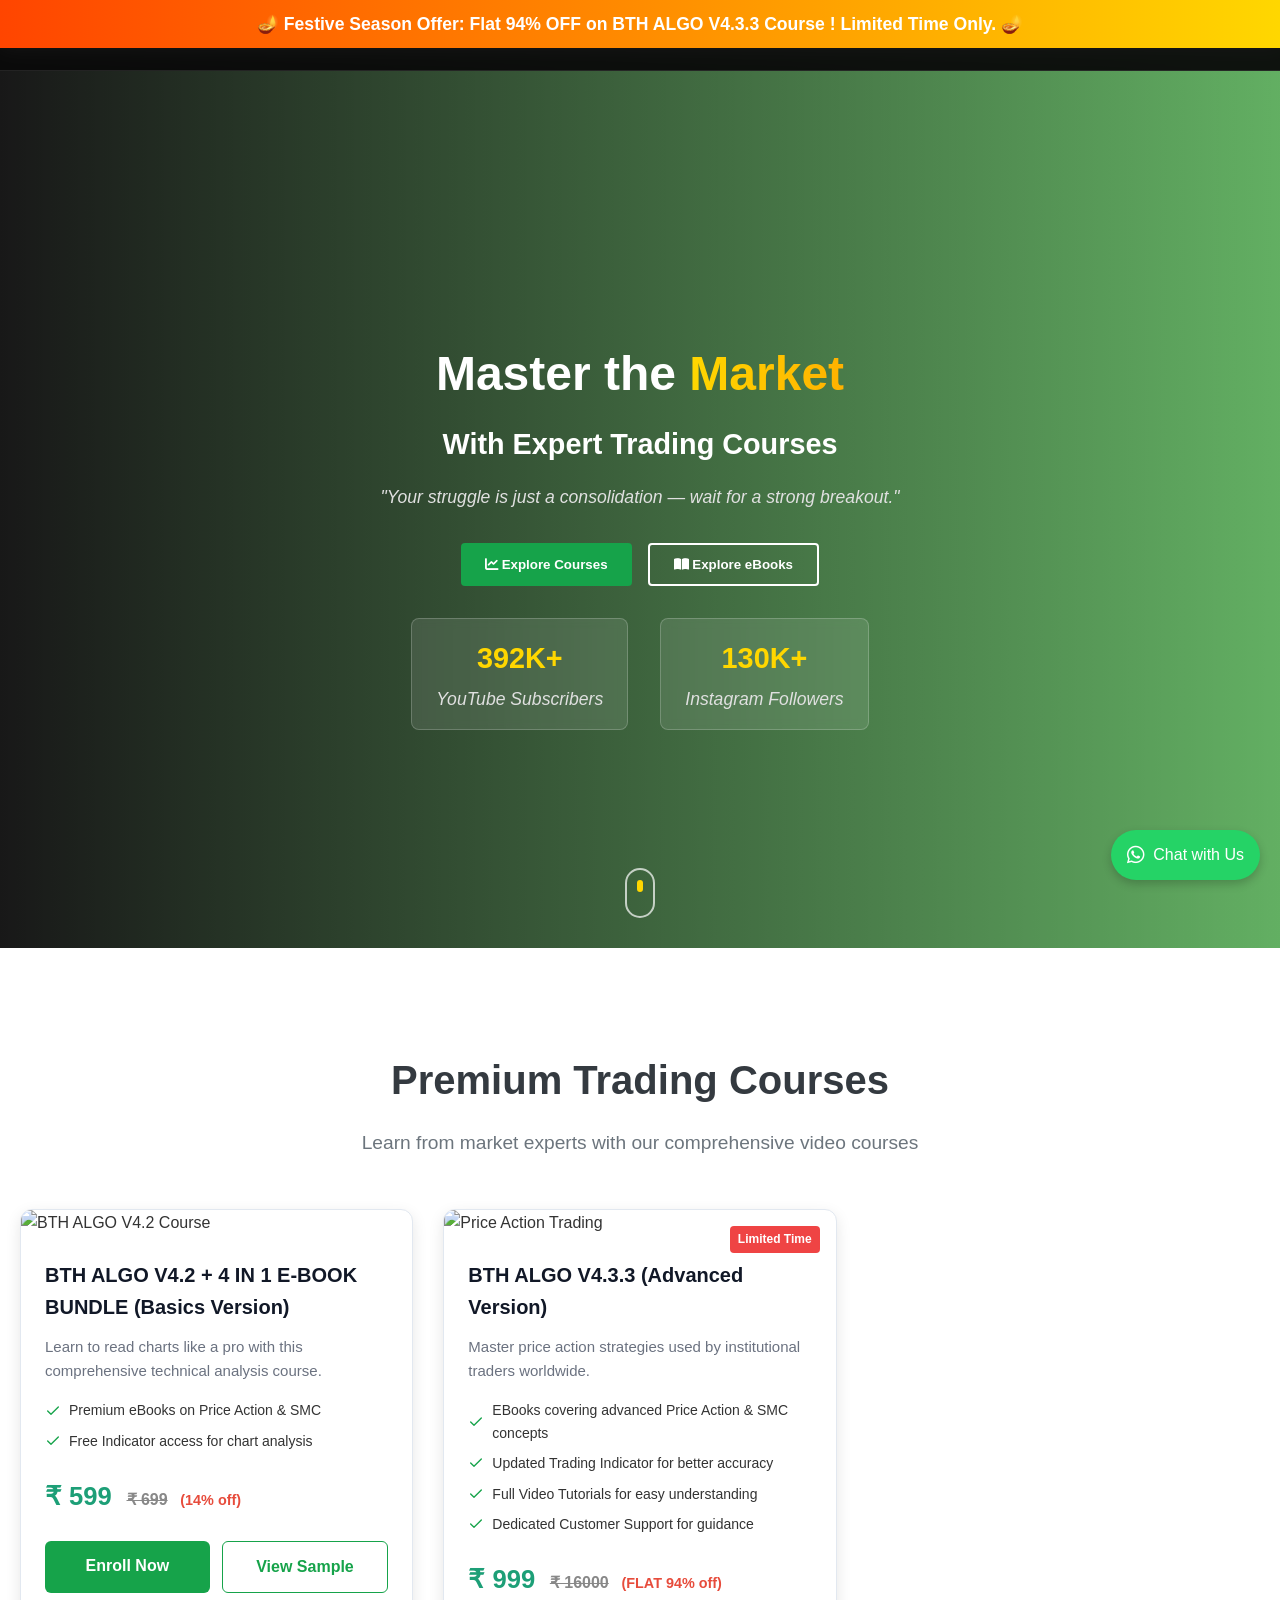
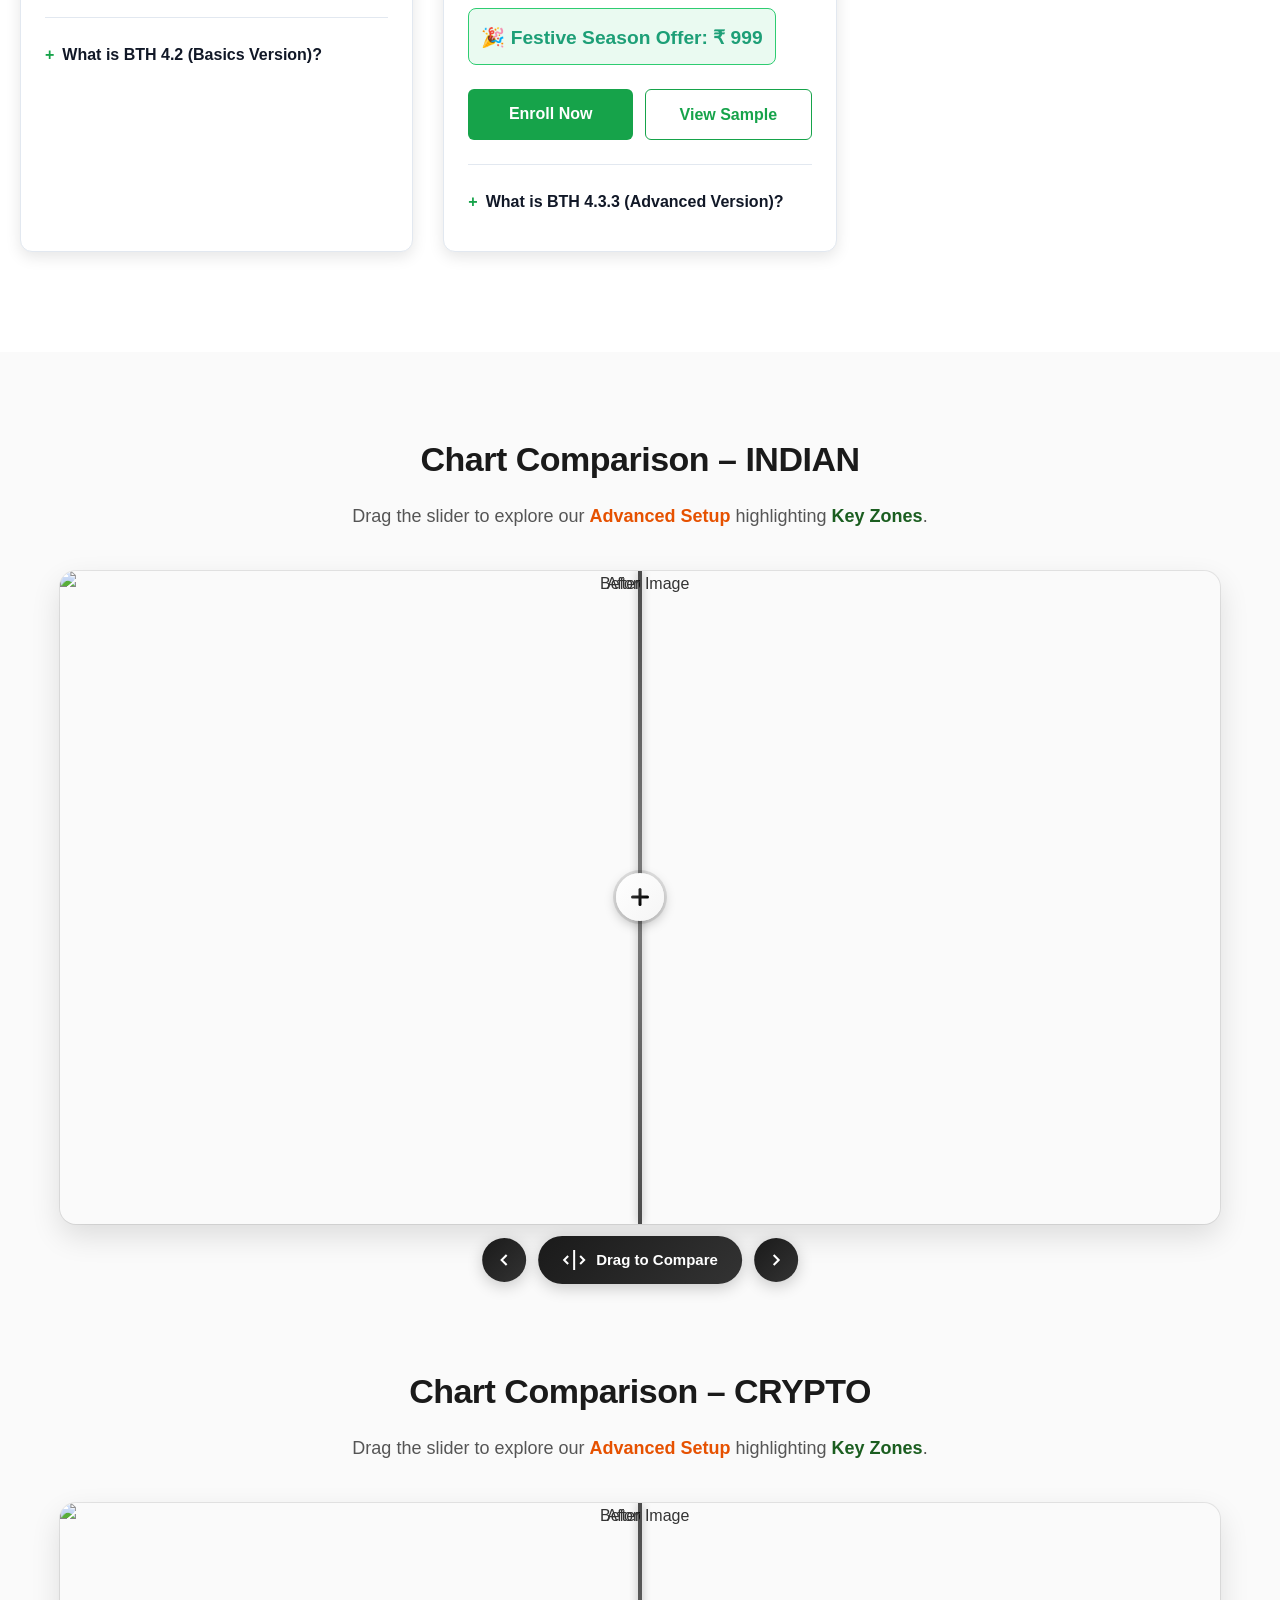
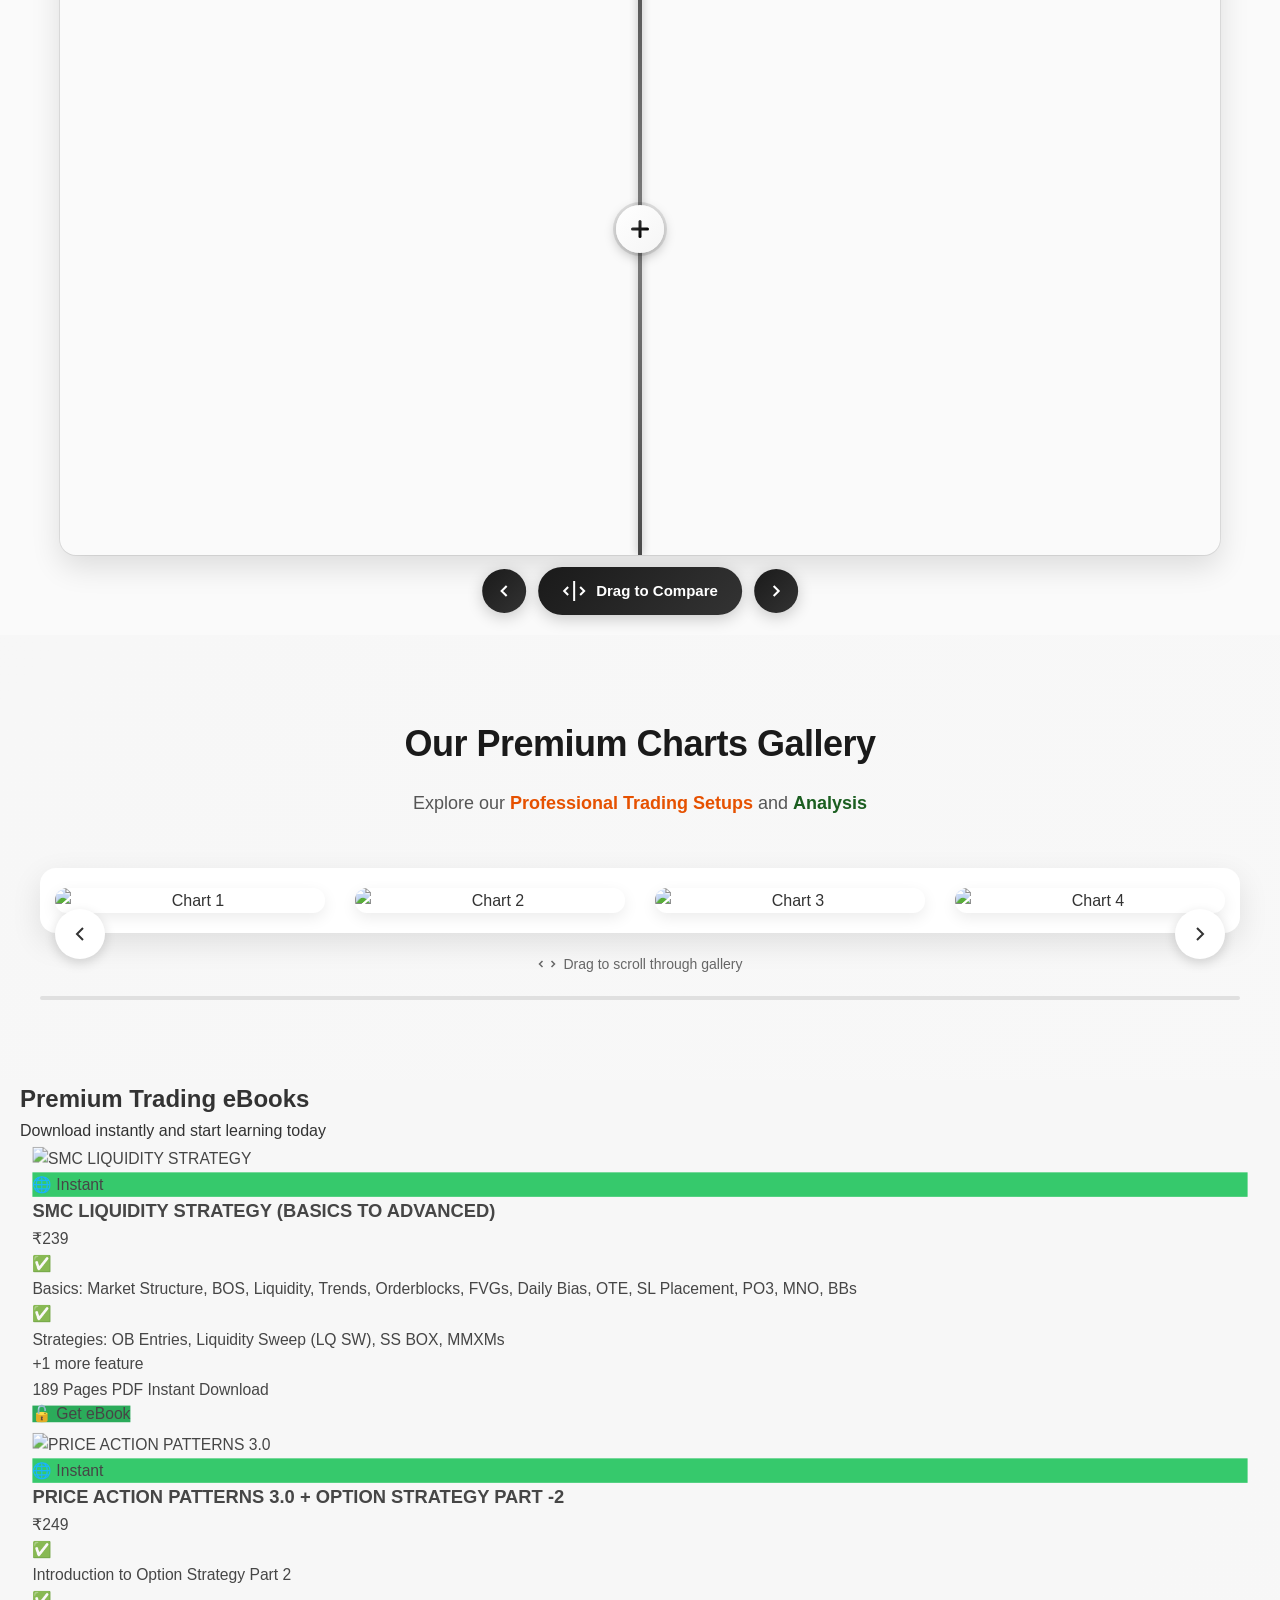
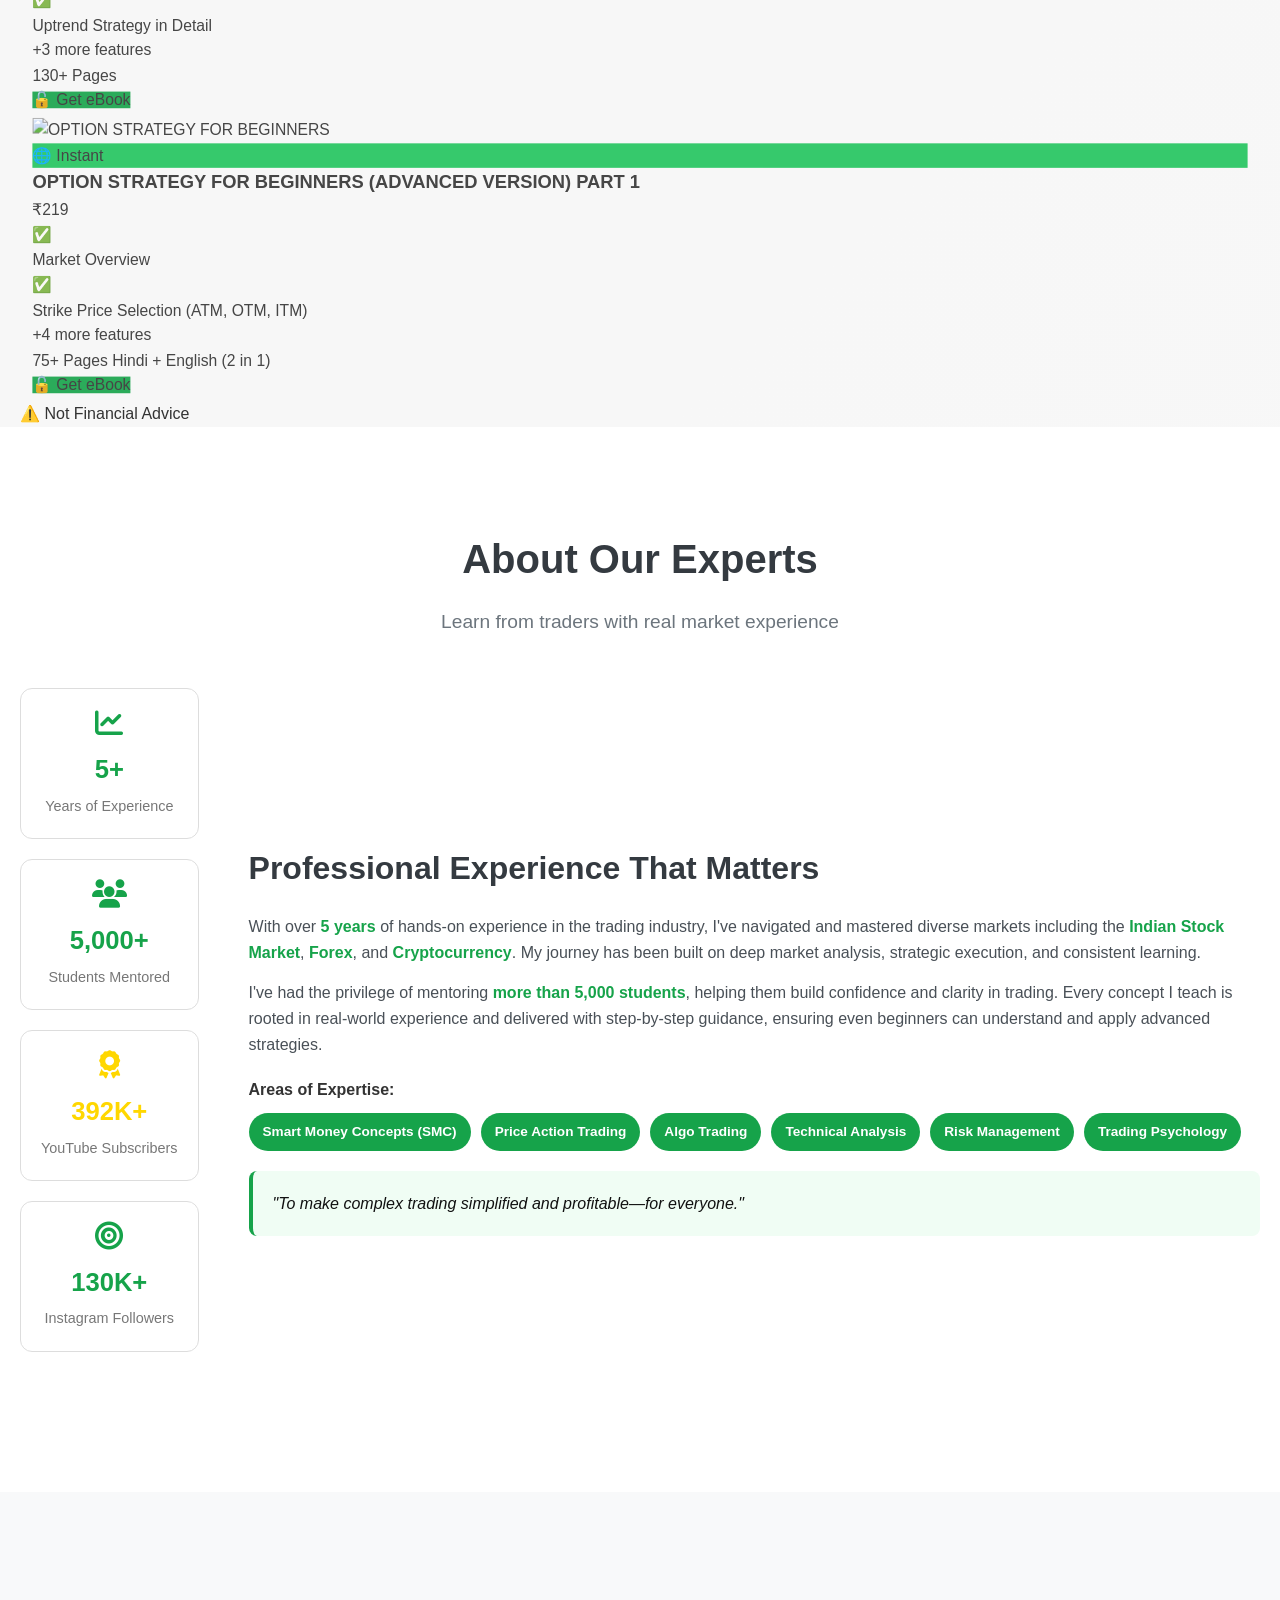
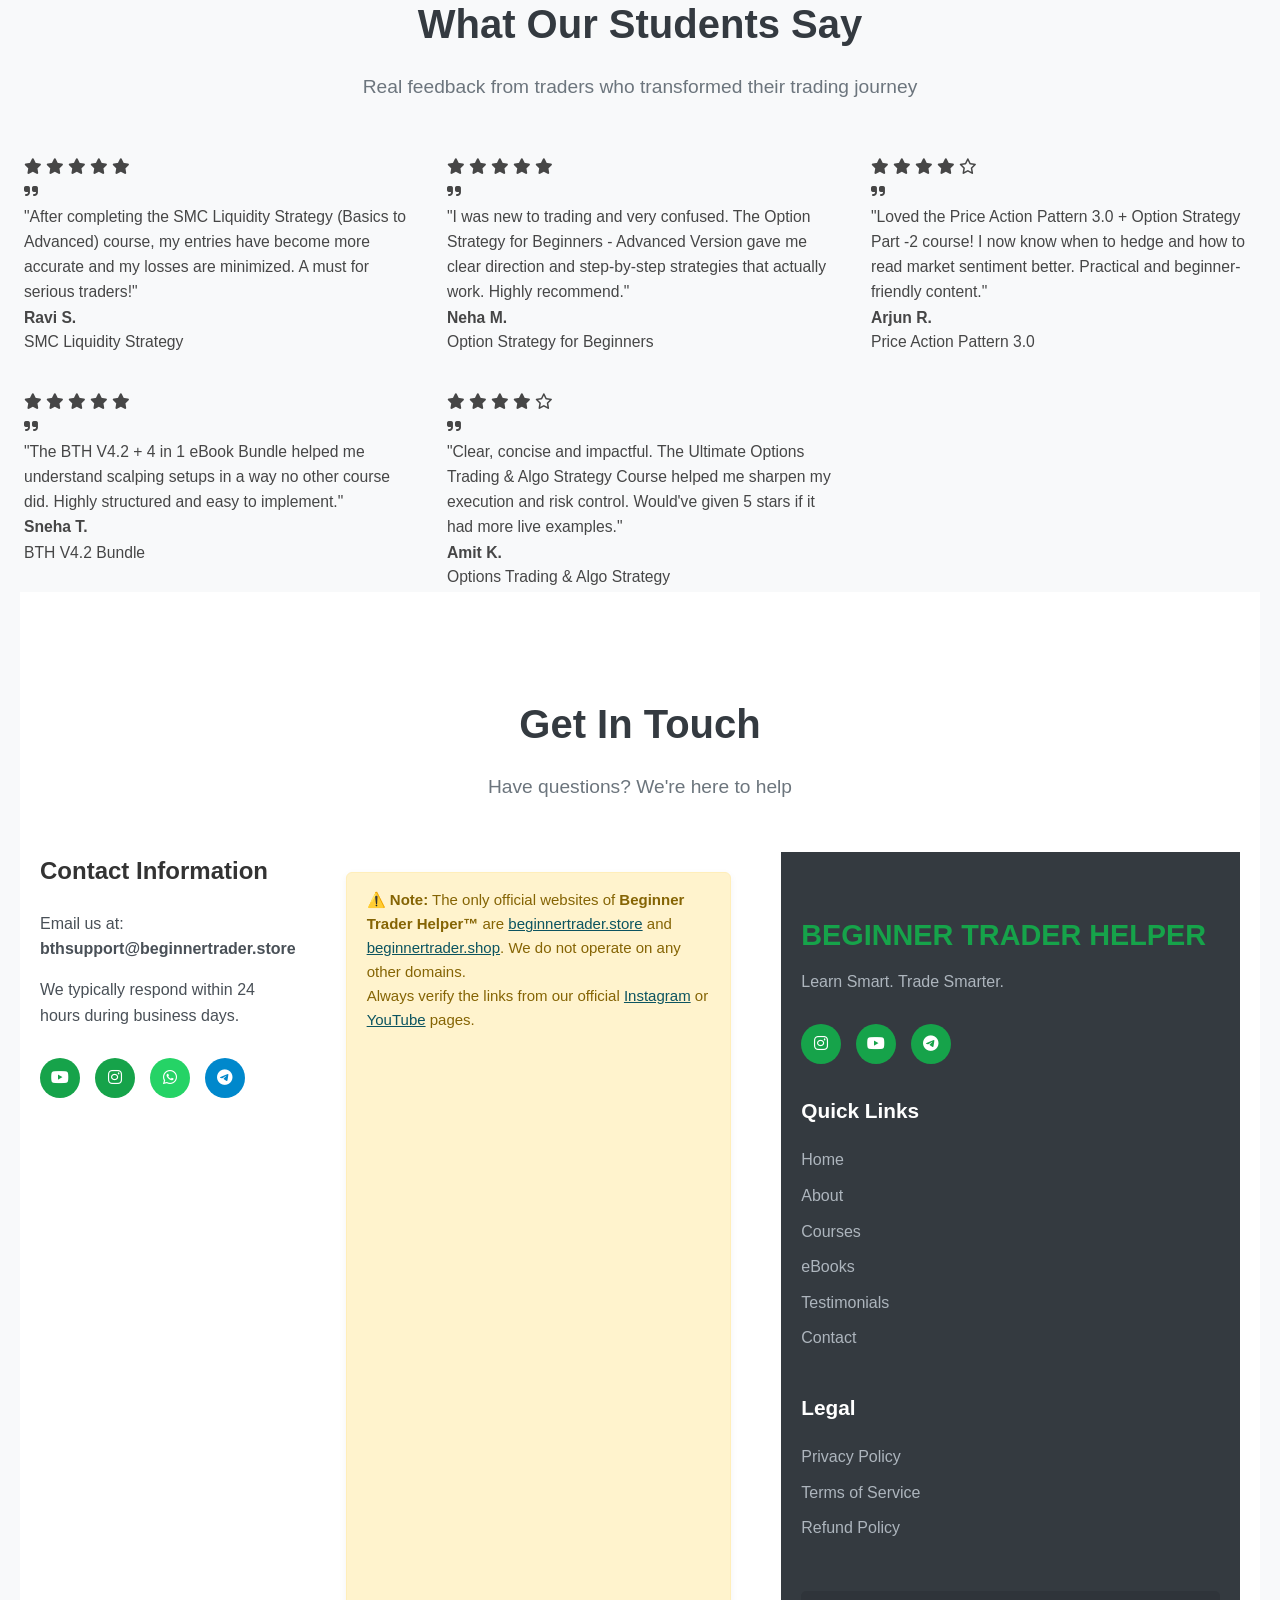
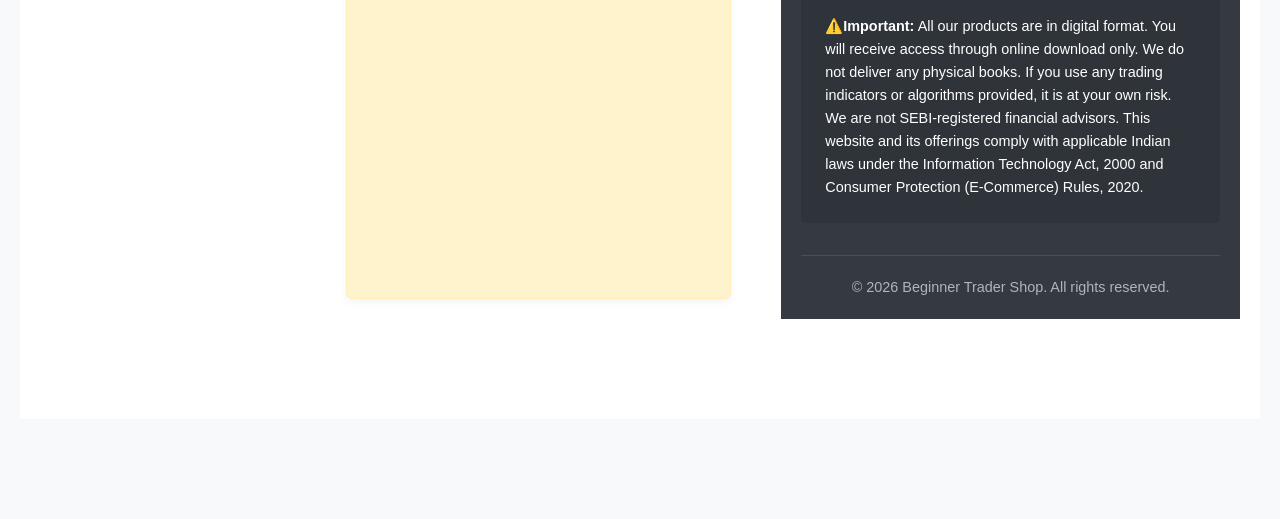
==== index.html @ 8791a1d3 "Update index.html" ====
<!DOCTYPE html>
<html lang="en">
<head>
    <meta charset="UTF-8">
    <meta name="viewport" content="width=device-width, initial-scale=1.0">
    <meta name="description" content="Learn to trade smartly with our expert trading courses and eBooks. Get instant access to proven strategies, real-world case studies, and more.">
    <meta name="keywords" content="Trading Courses, Learn Trading, Forex Course, Stock Market eBooks, Price Action, Technical Analysis, Beginner Trading, Buy Trading Course, Download Trading PDF">
    <meta property="og:title" content="BEGINNER TRADER HELPER - eBooks and Courses">
    <meta property="og:description" content="Explore and download expert-made trading eBooks and video courses. Start your profitable trading journey today!">
    <meta property="og:image" content="https://beginnertrader.store/images/og-image.jpg">
    <meta property="og:url" content="https://beginnertrader.store">
    <meta name="twitter:card" content="summary_large_image">
    <title>BEGINNER TRADER HELPER - Trading Courses & eBooks</title>
    
    <!-- External Resources -->
    <link rel="stylesheet" href="https://cdnjs.cloudflare.com/ajax/libs/font-awesome/6.5.0/css/all.min.css">
    <link href="https://fonts.googleapis.com/css2?family=Inter:wght@300;400;500;600;700&display=swap" rel="stylesheet">
    
    <style>
        /* CSS Variables for Consistent Design */
        :root {
            --primary-green: #16a34a;
            --primary-light: #81C784;
            --primary-dark: #15803d;
            --background-light: #F1F8E9;
            --text-color: #333;
            --white: #FFFFFF;
            --gray-light: #F5F5F5;
            --gray-medium: #E0E0E0;
            --gray-dark: #757575;
            --diwali-gold: #FFD700;
            --diwali-orange: #FF8C00;
            --diwali-red: #FF4500;
            --card-bg: #ffffff;
            --card-border: #e2e8f0;
            --shadow: 0 5px 15px rgba(0, 0, 0, 0.1);
            --transition: all 0.3s ease;
        }
        
        /* Reset and Base Styles */
        * {
            margin: 0;
            padding: 0;
            box-sizing: border-box;
            -webkit-tap-highlight-color: transparent;
        }
        
        body {
            font-family: 'Inter', 'Segoe UI', Tahoma, Geneva, Verdana, sans-serif;
            line-height: 1.6;
            color: var(--text-color);
            background-color: var(--background-light);
            overflow-x: hidden;
        }
        
        a {
            text-decoration: none;
            color: inherit;
        }
        
        img {
            max-width: 100%;
            height: auto;
        }
        
        /* Utility Classes */
        .container {
            width: 100%;
            max-width: 1200px;
            margin: 0 auto;
            padding: 0 20px;
        }
        
        .section-title {
            font-size: 2.5rem;
            margin-bottom: 1rem;
            text-align: center;
            color: #343a40;
        }
        
        .section-subtitle {
            font-size: 1.2rem;
            color: #6c757d;
            text-align: center;
            margin-bottom: 3rem;
            max-width: 700px;
            margin-left: auto;
            margin-right: auto;
        }
        
        .btn {
            display: inline-block;
            padding: 12px 24px;
            background-color: var(--primary-green);
            color: white;
            border-radius: 4px;
            font-weight: bold;
            transition: var(--transition);
            border: none;
            cursor: pointer;
            text-align: center;
        }
        
        .btn:hover {
            background-color: var(--primary-dark);
            transform: translateY(-2px);
        }
        
        .btn-outline {
            background-color: transparent;
            border: 2px solid var(--white);
            color: var(--white);
        }
        
        .btn-outline:hover {
            background-color: var(--white);
            color: var(--text-color);
        }
        
        /* Diwali Banner */
        .diwali-banner {
            background: linear-gradient(90deg, var(--diwali-red), var(--diwali-orange), var(--diwali-gold));
            color: white;
            text-align: center;
            padding: 10px;
            font-weight: bold;
            position: relative;
            overflow: hidden;
            z-index: 1001;
        }
        
        .diwali-banner p {
            margin: 0;
            font-size: 1.1rem;
            animation: bannerPulse 2s infinite;
        }
        
        @keyframes bannerPulse {
            0%, 100% { transform: scale(1); }
            50% { transform: scale(1.05); }
        }
        
        /* Header Styles */
        header {
            position: fixed;
            top: 0;
            width: 100%;
            background: rgba(10, 10, 10, 0.95);
            backdrop-filter: blur(10px);
            z-index: 1000;
            border-bottom: 1px solid rgba(255, 255, 255, 0.1);
        }
        
        .header-container {
            max-width: 1200px;
            margin: 0 auto;
            padding: 0 20px;
            display: flex;
            justify-content: space-between;
            align-items: center;
            height: 70px;
        }
        
        .logo {
            font-size: 1.2rem;
            font-weight: 700;
            color: var(--primary-light);
            text-decoration: none;
            display: flex;
            align-items: center;
            gap: 10px;
        }
        
        .logo i {
            color: var(--diwali-gold);
        }
        
        /* Navigation */
        .desktop-nav {
            display: flex;
            gap: 2rem;
        }
        
        .desktop-nav a {
            color: white;
            text-decoration: none;
            font-weight: 500;
            padding: 8px 0;
            position: relative;
            transition: color 0.3s ease;
        }
        
        .desktop-nav a:hover {
            color: var(--diwali-gold);
        }
        
        .desktop-nav a::after {
            content: '';
            position: absolute;
            bottom: 0;
            left: 0;
            width: 0;
            height: 2px;
            background: var(--diwali-gold);
            transition: width 0.3s ease;
        }
        
        .desktop-nav a:hover::after {
            width: 100%;
        }
        
        /* Mobile Menu */
        .menu-toggle {
            display: none;
            background: none;
            border: none;
            color: white;
            font-size: 1.5rem;
            cursor: pointer;
            padding: 5px;
            transition: transform 0.3s ease;
        }
        
        .menu-toggle:hover {
            transform: scale(1.1);
        }
        
        .mobile-nav {
            display: none;
            flex-direction: column;
            position: absolute;
            top: 70px;
            left: 0;
            width: 100%;
            background: rgba(10, 10, 10, 0.98);
            backdrop-filter: blur(10px);
            padding: 20px;
            border-top: 1px solid rgba(255, 255, 255, 0.1);
        }
        
        .mobile-nav a {
            color: white;
            text-decoration: none;
            padding: 12px 0;
            font-weight: 500;
            border-bottom: 1px solid rgba(255, 255, 255, 0.1);
            transition: color 0.3s ease;
        }
        
        .mobile-nav a:hover {
            color: var(--diwali-gold);
        }
        
        .mobile-nav a:last-child {
            border-bottom: none;
        }
        
        /* Hero Section */
        .hero {
            position: relative;
            min-height: 100vh;
            display: flex;
            align-items: center;
            justify-content: center;
            text-align: center;
            background: linear-gradient(to right, rgba(0, 0, 0, 0.9), rgba(0, 128, 0, 0.6)), 
                        url('https://i.postimg.cc/GtHqcvd9/hero-bg.jpg') no-repeat center center/cover;
            overflow: hidden;
            padding-top: 70px;
        }
        
        .hero-content {
            position: relative;
            z-index: 2;
            max-width: 800px;
            padding: 20px;
        }
        
        .hero-content h1 {
            font-size: 3rem;
            font-weight: 700;
            margin-bottom: 0.5rem;
            color: white;
        }
        
        .hero-content h1 span {
            background: linear-gradient(to right, var(--diwali-gold), var(--diwali-orange));
            -webkit-background-clip: text;
            -webkit-text-fill-color: transparent;
            background-size: 200% auto;
            animation: gradientShift 3s ease infinite;
        }
        
        .hero-content h2 {
            font-size: 1.8rem;
            font-weight: 600;
            margin-bottom: 1rem;
            color: white;
        }
        
        .hero-content p {
            font-size: 1.1rem;
            font-style: italic;
            color: #e0e0e0;
            margin-bottom: 2rem;
        }
        
        .hero-buttons {
            display: flex;
            justify-content: center;
            gap: 1rem;
            flex-wrap: wrap;
            margin-bottom: 2rem;
        }
        
        .floating {
            animation: floating 3s ease-in-out infinite;
        }
        
        .floating-delay {
            animation: floating 3s ease-in-out 0.5s infinite;
        }
        
        @keyframes floating {
            0%, 100% { transform: translateY(0); }
            50% { transform: translateY(-10px); }
        }
        
        .stats {
            display: flex;
            justify-content: center;
            gap: 2rem;
            flex-wrap: wrap;
        }
        
        .stat-box {
            background-color: rgba(255, 255, 255, 0.1);
            border: 1px solid rgba(255, 255, 255, 0.2);
            border-radius: 8px;
            padding: 16px 24px;
            min-width: 180px;
            animation: fadeInUp 0.5s ease both;
            transition: var(--transition);
            backdrop-filter: blur(5px);
        }
        
        .stat-box:hover {
            transform: translateY(-5px);
            box-shadow: 0 10px 25px rgba(255, 215, 0, 0.2);
            background-color: rgba(255, 255, 255, 0.15);
        }
        
        .stat-box h3 {
            font-size: 1.8rem;
            color: var(--diwali-gold);
            margin: 0 0 4px;
        }
        
        .stat-box p {
            color: #e0e0e0;
            margin: 0;
        }
        
        /* Scroll Indicator */
        .scroll-indicator {
            position: absolute;
            bottom: 30px;
            left: 50%;
            transform: translateX(-50%);
            animation: bounce 2s infinite;
            z-index: 3;
        }
        
        .scroll-indicator-outer {
            width: 30px;
            height: 50px;
            border: 2px solid rgba(255,255,255,0.7);
            border-radius: 20px;
            display: flex;
            justify-content: center;
            transition: var(--transition);
        }
        
        .scroll-indicator:hover .scroll-indicator-outer {
            border-color: var(--diwali-gold);
            transform: scale(1.1);
        }
        
        .scroll-indicator-inner {
            width: 6px;
            height: 12px;
            background: var(--diwali-gold);
            margin-top: 10px;
            border-radius: 3px;
            animation: pulse 1.5s infinite;
        }
        
        /* Animations */
        @keyframes fadeInUp {
            from { transform: translateY(20px); opacity: 0; }
            to { transform: translateY(0); opacity: 1; }
        }
        
        @keyframes bounce {
            0%, 100% { transform: translate(-50%, 0); }
            50% { transform: translate(-50%, -12px); }
        }
        
        @keyframes pulse {
            0% { opacity: 1; transform: translateY(0); }
            50% { opacity: 0.5; transform: translateY(5px); }
            100% { opacity: 1; transform: translateY(0); }
        }
        
        @keyframes gradientShift {
            0% { background-position: 0% 50%; }
            50% { background-position: 100% 50%; }
            100% { background-position: 0% 50%; }
        }
        
        /* Course Card Styles */
        .courses-section {
            padding: 100px 0;
            background-color: white;
        }
        
        .courses-grid {
            display: grid;
            grid-template-columns: repeat(auto-fill, minmax(300px, 1fr));
            gap: 30px;
            margin-top: 50px;
        }
        
        .course-card {
            background-color: var(--card-bg);
            border-radius: 0.75rem;
            overflow: hidden;
            box-shadow: var(--shadow);
            border: 1px solid var(--card-border);
            transition: var(--transition);
            position: relative;
        }
        
        .course-card:hover {
            transform: translateY(-10px);
            box-shadow: 0 10px 25px rgba(0, 0, 0, 0.15);
        }
        
        .course-image {
            width: 100%;
            height: 200px;
            object-fit: cover;
            transition: transform 0.3s ease;
        }
        
        .course-card:hover .course-image {
            transform: scale(1.02);
        }
        
        .course-content {
            padding: 1.5rem;
        }
        
        .course-title {
            font-size: 1.25rem;
            font-weight: 600;
            margin-bottom: 0.75rem;
            color: #111827;
        }
        
        .course-description {
            color: #6b7280;
            margin-bottom: 1rem;
            font-size: 0.9375rem;
        }
        
        .course-features {
            margin-bottom: 1.5rem;
        }
        
        .feature-item {
            display: flex;
            align-items: center;
            margin-bottom: 0.5rem;
            font-size: 0.875rem;
            position: relative;
            padding-left: 1.5rem;
        }
        
        .feature-item::before {
            content: "";
            position: absolute;
            left: 0;
            top: 50%;
            transform: translateY(-50%);
            width: 1rem;
            height: 1rem;
            background-color: var(--primary-green);
            mask-image: url("data:image/svg+xml,%3Csvg xmlns='http://www.w3.org/2000/svg' viewBox='0 0 24 24' fill='none' stroke='currentColor' stroke-width='2' stroke-linecap='round' stroke-linejoin='round'%3E%3Cpolyline points='20 6 9 17 4 12'%3E%3C/polyline%3E%3C/svg%3E");
            mask-repeat: no-repeat;
            mask-position: center;
        }
        
        .course-price {
            font-size: 1.5rem;
            font-weight: 700;
            color: var(--primary-green);
            margin-bottom: 1.5rem;
        }
        
        .button-group {
            display: flex;
            gap: 0.75rem;
            margin-bottom: 1.5rem;
        }
        
        .enroll-btn {
            display: inline-block;
            padding: 0.75rem 1rem;
            background-color: var(--primary-green);
            color: white;
            text-align: center;
            font-weight: 600;
            border-radius: 0.375rem;
            transition: var(--transition);
            text-decoration: none;
            flex: 1;
        }
        
        .enroll-btn:hover {
            background-color: var(--primary-dark);
            transform: translateY(-2px);
        }
        
        .sample-button {
            display: inline-block;
            padding: 0.75rem 1rem;
            background-color: white;
            color: var(--primary-green);
            text-align: center;
            font-weight: 600;
            border-radius: 0.375rem;
            transition: var(--transition);
            text-decoration: none;
            border: 1px solid var(--primary-green);
            flex: 1;
        }
        
        .sample-button:hover {
            background-color: var(--primary-light);
            color: white;
            transform: translateY(-2px);
        }
        
        .limited-badge {
            position: absolute;
            top: 1rem;
            right: 1rem;
            background-color: #ef4444;
            color: white;
            padding: 0.25rem 0.5rem;
            border-radius: 0.25rem;
            font-size: 0.75rem;
            font-weight: 600;
            animation: pulse 2s infinite;
        }
        
        /* eBooks Section */
        .ebooks-section {
            padding: 100px 0;
            background-color: #f8f9fa;
        }
        
        .ebooks-grid {
            display: grid;
            grid-template-columns: repeat(auto-fill, minmax(250px, 1fr));
            gap: 30px;
            margin-top: 50px;
        }
        
        .ebook-card {
            background-color: white;
            border-radius: 8px;
            overflow: hidden;
            box-shadow: var(--shadow);
            transition: var(--transition);
        }
        
        .ebook-card:hover {
            transform: translateY(-5px);
            box-shadow: 0 10px 25px rgba(0, 0, 0, 0.15);
        }
        
        .ebook-image {
            width: 100%;
            height: 200px;
            object-fit: cover;
        }
        
        .ebook-content {
            padding: 20px;
        }
        
        .ebook-title {
            font-size: 1.2rem;
            font-weight: 600;
            margin-bottom: 10px;
        }
        
        .ebook-price {
            font-size: 1.5rem;
            font-weight: 700;
            color: var(--primary-green);
            margin-bottom: 15px;
        }
        
        /* About Section */
        .about-section {
            padding: 100px 0;
            background-color: white;
        }
        
        .about-content {
            display: flex;
            align-items: center;
            gap: 50px;
            margin-top: 50px;
        }
        
        .about-image {
            flex: 1;
            border-radius: 8px;
            overflow: hidden;
            box-shadow: var(--shadow);
        }
        
        .about-image img {
            width: 100%;
            height: auto;
            display: block;
            transition: transform 0.5s ease;
        }
        
        .about-image:hover img {
            transform: scale(1.05);
        }
        
        .about-text {
            flex: 1;
        }
        
        .about-text h3 {
            font-size: 2rem;
            margin-bottom: 20px;
            color: #343a40;
        }
        
        .about-text p {
            margin-bottom: 15px;
            color: #495057;
        }
        
        .stats-grid {
            display: grid;
            grid-template-columns: repeat(auto-fit, minmax(160px, 1fr));
            gap: 20px;
            margin-bottom: 40px;
        }
        
        .card {
            background: rgba(255, 255, 255, 0.7);
            border: 1px solid #ddd;
            border-radius: 12px;
            padding: 20px;
            text-align: center;
            transition: var(--transition);
            backdrop-filter: blur(10px);
        }
        
        .card:hover {
            transform: scale(1.05);
            box-shadow: 0 12px 25px rgba(0, 0, 0, 0.1);
        }
        
        .card i {
            font-size: 28px;
            margin-bottom: 12px;
        }
        
        .value {
            font-size: 1.6rem;
            font-weight: bold;
            margin-bottom: 5px;
            transition: color 0.3s, transform 0.3s;
        }
        
        .label {
            color: #777;
            font-size: 0.9rem;
        }
        
        .expertise-badges {
            display: flex;
            flex-wrap: wrap;
            gap: 10px;
            margin-top: 10px;
        }
        
        .badge {
            background: var(--primary-green);
            color: #fff;
            font-weight: bold;
            padding: 8px 14px;
            border-radius: 20px;
            font-size: 0.85rem;
            border: none;
        }
        
        .quote-box {
            background: #f0fdf4;
            border-left: 4px solid var(--primary-green);
            padding: 20px;
            margin-top: 20px;
            border-radius: 8px;
            font-style: italic;
            color: #111;
        }
        
        /* Testimonials Section */
        .testimonials-section {
            padding: 100px 0;
            background-color: #f8f9fa;
        }
        
        .testimonials-grid {
            display: grid;
            grid-template-columns: repeat(auto-fill, minmax(300px, 1fr));
            gap: 30px;
            margin-top: 50px;
        }
        
        .testimonial-card {
            background-color: white;
            padding: 30px;
            border-radius: 8px;
            box-shadow: var(--shadow);
            transition: var(--transition);
        }
        
        .testimonial-card:hover {
            transform: translateY(-5px);
        }
        
        .testimonial-header {
            display: flex;
            align-items: center;
            margin-bottom: 20px;
        }
        
        .testimonial-avatar {
            width: 60px;
            height: 60px;
            border-radius: 50%;
            overflow: hidden;
            margin-right: 15px;
        }
        
        .testimonial-avatar img {
            width: 100%;
            height: 100%;
            object-fit: cover;
        }
        
        .testimonial-author h4 {
            font-size: 1.2rem;
            margin-bottom: 5px;
        }
        
        .stars {
            color: #ffc107;
            font-size: 1rem;
        }
        
        /* Contact Section */
        .contact-section {
            padding: 100px 0;
            background-color: white;
        }
        
        .contact-container {
            display: flex;
            gap: 50px;
            margin-top: 50px;
        }
        
        .contact-info {
            flex: 1;
        }
        
        .contact-info h3 {
            font-size: 1.5rem;
            margin-bottom: 20px;
        }
        
        .contact-info p {
            margin-bottom: 15px;
            color: #495057;
        }
        
        .social-links {
            display: flex;
            gap: 15px;
            margin-top: 30px;
        }
        
        .social-links a {
            display: inline-block;
            width: 40px;
            height: 40px;
            background-color: var(--primary-green);
            color: white;
            border-radius: 50%;
            text-align: center;
            line-height: 40px;
            transition: var(--transition);
        }
        
        .social-links a:hover {
            background-color: var(--primary-dark);
            transform: translateY(-3px);
        }
        
        .contact-form {
            flex: 1;
        }
        
        .form-group {
            margin-bottom: 20px;
        }
        
        .form-group label {
            display: block;
            margin-bottom: 8px;
            font-weight: 600;
        }
        
        .form-group input,
        .form-group textarea {
            width: 100%;
            padding: 12px;
            border: 1px solid #ddd;
            border-radius: 4px;
            font-size: 1rem;
        }
        
        .form-group textarea {
            height: 150px;
            resize: vertical;
        }
        
        /* Footer */
        footer {
            background-color: #343a40;
            color: white;
            padding: 60px 0 20px;
        }
        
        .footer-container {
            display: grid;
            grid-template-columns: repeat(auto-fit, minmax(200px, 1fr));
            gap: 30px;
            margin-bottom: 40px;
        }
        
        .footer-logo h2 {
            font-size: 1.8rem;
            margin-bottom: 10px;
            color: var(--primary-green);
        }
        
        .footer-logo p {
            color: #adb5bd;
        }
        
        .footer-links h3 {
            font-size: 1.3rem;
            margin-bottom: 20px;
        }
        
        .footer-links ul {
            list-style: none;
        }
        
        .footer-links ul li {
            margin-bottom: 10px;
        }
        
        .footer-links ul li a {
            color: #adb5bd;
            transition: color 0.3s;
        }
        
        .footer-links ul li a:hover {
            color: white;
        }
        
        .copyright {
            text-align: center;
            padding-top: 20px;
            border-top: 1px solid #495057;
            color: #adb5bd;
            font-size: 0.9rem;
        }
        
        .footer-note {
            background: rgba(0,0,0,0.1);
            padding: 1.5rem;
            border-radius: 5px;
            margin: 2rem 0;
        }
        
        .footer-note p {
            font-size: 0.9rem;
            line-height: 1.6;
        }
        
        /* Modal Styles */
        .modal {
            display: none;
            position: fixed;
            z-index: 9999;
            left: 0;
            top: 0;
            width: 100%;
            height: 100%;
            background-color: rgba(0, 0, 0, 0.85);
            animation: fadeIn 0.3s ease forwards;
            overflow-y: auto;
        }
        
        .modal-content {
            background-color: var(--white);
            margin: 5% auto;
            padding: 30px;
            width: 90%;
            max-width: 600px;
            border-radius: 10px;
            box-shadow: 0 0 20px rgba(0,0,0,0.3);
            animation: popUp 0.3s ease;
            position: relative;
        }
        
        .modal .close {
            position: absolute;
            right: 20px;
            top: 10px;
            font-size: 28px;
            font-weight: bold;
            color: var(--gray-dark);
            cursor: pointer;
            transition: var(--transition);
        }
        
        .modal .close:hover {
            color: var(--primary-dark);
            transform: scale(1.1);
        }
        
        @keyframes popUp {
            from { transform: scale(0.8); opacity: 0; }
            to { transform: scale(1); opacity: 1; }
        }
        
        @keyframes fadeIn {
            from { opacity: 0; }
            to { opacity: 1; }
        }
        
        /* WhatsApp Float */
        .whatsapp-float {
            position: fixed;
            bottom: 20px;
            right: 20px;
            z-index: 9999;
        }
        
        .whatsapp-float a {
            display: flex;
            align-items: center;
            gap: 8px;
            background-color: #25d366;
            color: white;
            padding: 12px 16px;
            border-radius: 30px;
            text-decoration: none;
            font-weight: 500;
            box-shadow: 0 4px 10px rgba(0, 0, 0, 0.2);
            transition: var(--transition);
            animation: bounce 2s infinite;
        }
        
        .whatsapp-float a:hover {
            background-color: #1ebe57;
            transform: scale(1.05);
        }
        
        .whatsapp-float i {
            font-size: 20px;
        }
        
        /* Official Warning */
        .official-warning {
            background-color: #fff3cd;
            color: #856404;
            border: 1px solid #ffeeba;
            border-radius: 6px;
            padding: 15px 20px;
            margin: 20px auto;
            font-size: 15px;
            line-height: 1.6;
            max-width: 960px;
            box-shadow: 0 3px 8px rgba(0, 0, 0, 0.05);
        }
        
        .official-warning a {
            color: #0c5460;
            font-weight: 500;
            text-decoration: underline;
        }
        
        /* FAQ Section */
        .faq-section {
            margin-top: 1.5rem;
            padding-top: 1.5rem;
            border-top: 1px solid var(--card-border);
        }
        
        .faq-title {
            font-weight: 600;
            margin-bottom: 0.75rem;
            color: #111827;
            display: flex;
            align-items: center;
            cursor: pointer;
            transition: color 0.3s ease;
        }
        
        .faq-title:hover {
            color: var(--primary-green);
        }
        
        .faq-title::before {
            content: "+";
            display: inline-block;
            margin-right: 0.5rem;
            font-weight: bold;
            color: var(--primary-green);
            transition: transform 0.3s ease;
        }
        
        .faq-title.active::before {
            content: "-";
        }
        
        .faq-content {
            font-size: 0.875rem;
            color: #6b7280;
            max-height: 0;
            overflow: hidden;
            transition: max-height 0.3s ease, padding 0.3s ease;
            background-color: #f1f5f9;
            border-radius: 0.375rem;
        }
        
        .faq-content.active {
            max-height: 500px;
            padding: 0.75rem;
            margin-top: 0.5rem;
        }
        
        .faq-item {
            margin-bottom: 0.5rem;
            padding-left: 1.25rem;
            position: relative;
        }
        
        .faq-item::before {
            content: "•";
            position: absolute;
            left: 0;
            color: var(--primary-green);
        }
        
        /* Gallery Modal */
        .gallery-modal {
            display: none;
            position: fixed;
            top: 0;
            left: 0;
            width: 100%;
            height: 100%;
            background-color: rgba(0, 0, 0, 0.8);
            z-index: 1000;
            align-items: center;
            justify-content: center;
            opacity: 0;
            transition: opacity 0.3s ease;
        }
        
        .gallery-modal.active {
            display: flex;
            opacity: 1;
        }
        
        .gallery-modal-content {
            position: relative;
            max-width: 90%;
            max-height: 90%;
            background-color: white;
            border-radius: 0.5rem;
            overflow: hidden;
            animation: modalFadeIn 0.3s ease;
        }
        
        @keyframes modalFadeIn {
            from { transform: scale(0.9); opacity: 0; }
            to { transform: scale(1); opacity: 1; }
        }
        
        .gallery-modal-image {
            max-width: 100%;
            max-height: 80vh;
            display: block;
        }
        
        .gallery-modal-close {
            position: absolute;
            top: 0.5rem;
            right: 0.5rem;
            background-color: rgba(0, 0, 0, 0.5);
            color: white;
            border: none;
            width: 2rem;
            height: 2rem;
            border-radius: 50%;
            font-size: 1rem;
            cursor: pointer;
            display: flex;
            align-items: center;
            justify-content: center;
            transition: background-color 0.3s ease;
        }
        
        .gallery-modal-close:hover {
            background-color: var(--primary-green);
        }
        
        .gallery-modal-nav {
            position: absolute;
            top: 50%;
            transform: translateY(-50%);
            background-color: rgba(0, 0, 0, 0.5);
            color: white;
            border: none;
            width: 2.5rem;
            height: 2.5rem;
            border-radius: 50%;
            font-size: 1.25rem;
            cursor: pointer;
            display: flex;
            align-items: center;
            justify-content: center;
            transition: background-color 0.3s ease;
        }
        
        .gallery-modal-nav:hover {
            background-color: var(--primary-green);
        }
        
        .gallery-modal-prev {
            left: 1rem;
        }
        
        .gallery-modal-next {
            right: 1rem;
        }
        
        .gallery-modal-indicators {
            position: absolute;
            bottom: 1rem;
            left: 0;
            right: 0;
            display: flex;
            justify-content: center;
            gap: 0.5rem;
        }
        
        .gallery-modal-indicator {
            width: 0.75rem;
            height: 0.75rem;
            border-radius: 50%;
            background-color: rgba(255, 255, 255, 0.5);
            cursor: pointer;
            transition: background-color 0.3s ease;
        }
        
        .gallery-modal-indicator.active {
            background-color: var(--primary-green);
        }
        
        /* Responsive Styles */
        @media (max-width: 992px) {
            .about-content, .contact-container {
                flex-direction: column;
            }
            
            .hero h1 {
                font-size: 2.5rem;
            }
        }
        
        @media (max-width: 768px) {
            .desktop-nav {
                display: none;
            }
            
            .menu-toggle {
                display: block;
            }
            
            .mobile-nav.active {
                display: flex;
            }
            
            .hero-content h1 {
                font-size: 2.2rem;
            }
            
            .hero-content h2 {
                font-size: 1.5rem;
            }
            
            .diwali-banner p {
                font-size: 0.9rem;
                padding: 8px;
            }
            
            .hero-buttons {
                flex-direction: column;
                align-items: center;
                gap: 15px;
            }
            
            .btn {
                width: 100%;
                max-width: 280px;
                justify-content: center;
            }
            
            .stat-box {
                min-width: 160px;
                padding: 15px;
            }
            
            .scroll-indicator {
                bottom: 20px;
            }
            
            .courses-grid, .testimonials-grid, .ebooks-grid {
                grid-template-columns: 1fr;
            }
        }
        
        @media (max-width: 576px) {
            .hero h1 {
                font-size: 1.8rem;
            }
            
            .hero p {
                font-size: 1rem;
            }
            
            .section-title {
                font-size: 2rem;
            }
        }
        
        /* Touch device adjustments */
        @media (hover: none) {
            .floating {
                animation: none;
            }
            
            .stat-box:hover, .course-card:hover, .ebook-card:hover, .testimonial-card:hover {
                transform: none !important;
            }
        }
    </style>
</head>
<body>
    <!-- Diwali Special Banner -->
    <div class="diwali-banner" id="diwaliBanner">
        <p>🪔 Festive Season Offer: Flat 94% OFF on BTH ALGO V4.3.3 Course ! Limited Time Only. 🪔</p>
    </div>

    <!-- Header -->
    <header>
        <div class="header-container">
            <a href="#home" class="logo">
                <i class="fas fa-gem"></i> BEGINNER TRADER HELPER
            </a>
            
            <!-- Desktop Navigation -->
            <nav class="nav desktop-nav">
                <a href="#home">Home</a>
                <a href="#courses">Courses</a>
                <a href="#ebooks">eBooks</a>
                <a href="#about">About</a>
                <a href="#testimonials">Testimonials</a>
                <a href="#contact">Contact</a>
            </nav>

            <!-- Mobile Menu Button -->
            <button class="menu-toggle" onclick="toggleMenu()" aria-label="Toggle menu">
                ☰
            </button>
        </div>

        <!-- Mobile Navigation -->
        <div id="mobileMenu" class="mobile-nav">
            <a href="#home" onclick="toggleMenu()">Home</a>
            <a href="#courses" onclick="toggleMenu()">Courses</a>
            <a href="#ebooks" onclick="toggleMenu()">eBooks</a>
            <a href="#about" onclick="toggleMenu()">About</a>
            <a href="#testimonials" onclick="toggleMenu()">Testimonials</a>
            <a href="#contact" onclick="toggleMenu()">Contact</a>
        </div>
    </header>

    <!-- Hero Section -->
    <section class="hero" id="home">
        <div class="hero-content">
            <h1>Master the <span>Market</span></h1>
            <h2>With Expert Trading Courses</h2>
            <p>"Your struggle is just a consolidation — wait for a strong breakout."</p>

            <div class="hero-buttons">
                <button class="btn btn-primary floating" onclick="scrollToSection('courses')">
                    <i class="fas fa-chart-line"></i> Explore Courses
                </button>
                <button class="btn btn-outline floating-delay" onclick="scrollToSection('ebooks')">
                    <i class="fas fa-book-open"></i> Explore eBooks
                </button>
            </div>

            <div class="stats">
                <div class="stat-box">
                    <h3>392K+</h3>
                    <p>YouTube Subscribers</p>
                </div>
                <div class="stat-box">
                    <h3>130K+</h3>
                    <p>Instagram Followers</p>
                </div>
            </div>
        </div>

        <!-- Scroll Indicator -->
        <div class="scroll-indicator" aria-hidden="true">
            <div class="scroll-indicator-outer">
                <div class="scroll-indicator-inner"></div>
            </div>
        </div>
    </section>

    <!-- Courses Section -->
    <section id="courses" class="courses-section">
        <div class="container">
            <div class="text-center mb-12">
                <h2 class="section-title">Premium Trading Courses</h2>
                <p class="section-subtitle">Learn from market experts with our comprehensive video courses</p>
            </div>

            <div class="courses-grid">
                <!-- Course 1 -->
                <div class="course-card">
                    <div class="image-container">
                        <img src="https://i.postimg.cc/q72LZwhc/2.jpg" alt="BTH ALGO V4.2 Course" class="course-image">
                    </div>
                    <div class="course-content">
                        <h3 class="course-title">BTH ALGO V4.2 + 4 IN 1 E-BOOK BUNDLE (Basics Version)</h3>
                        <p class="course-description">Learn to read charts like a pro with this comprehensive technical analysis course.</p>
                        
                        <div class="course-features">
                            <div class="feature-item">Premium eBooks on Price Action & SMC</div>
                            <div class="feature-item">Free Indicator access for chart analysis</div>
                        </div>
                        
                        <!-- Price Section -->
                        <div class="course-price">
                            <span style="font-size: 1.6rem; font-weight: bold; color: #1D9F77;">₹ 599</span>
                            <span style="text-decoration: line-through; color: #888; font-size: 1rem; margin-left: 8px;">₹ 699</span>
                            <span style="color: #e74c3c; font-size: 0.9rem; margin-left: 6px;">(14% off)</span>
                        </div>

                        <div class="button-group">
                            <a href="https://superprofile.bio/vp/6438454049f50000204a22c4" class="enroll-btn">Enroll Now</a>
                            <a href="#" class="sample-button" onclick="openGallery(['https://i.postimg.cc/h4rRJbG5/Untitled-design.png', 'https://i.postimg.cc/027n2x0G/downside-setup-bth-v4-1.png', 'https://i.postimg.cc/nhRDnwgY/UPSIDE-TRADE-BTH.png'])">View Sample</a>
                        </div>
                        
                        <div class="faq-section">
                            <h4 class="faq-title">What is BTH 4.2 (Basics Version)?</h4>
                            <div class="faq-content">
                                <div class="faq-item">BTH 4.2 Basics Version is an introductory trading bundle that includes:</div>
                                <div class="faq-item">✅ Premium eBooks on Price Action & SMC</div>
                                <div class="faq-item">✅ Free Indicator access for chart analysis</div>
                                <div class="faq-item">❌ Note: Video tutorials are not included in this version</div>
                                <div class="faq-item">It is designed for traders who prefer reading material and hands-on practice.</div>
                            </div>
                        </div>
                    </div>
                </div>
                
                <!-- Course 2 -->
                <div class="course-card">
                    <div class="image-container">
                        <img src="https://i.postimg.cc/9Q5PNs2z/Picsart-25-02-08-23-37-37-002.jpg" alt="Price Action Trading" class="course-image">
                        <div class="limited-badge">Limited Time</div>
                    </div>
                    <div class="course-content">
                        <h3 class="course-title">BTH ALGO V4.3.3 (Advanced Version)</h3>
                        <p class="course-description">Master price action strategies used by institutional traders worldwide.</p>
                        
                        <div class="course-features">
                            <div class="feature-item">EBooks covering advanced Price Action & SMC concepts</div>
                            <div class="feature-item">Updated Trading Indicator for better accuracy</div>
                            <div class="feature-item">Full Video Tutorials for easy understanding</div>
                            <div class="feature-item">Dedicated Customer Support for guidance</div>
                        </div>
                        
                        <!-- Price Section -->
                        <div class="course-price">
                            <span style="font-size: 1.6rem; font-weight: bold; color: #1D9F77;">₹ 999</span>
                            <span style="text-decoration: line-through; color: #888; font-size: 1rem; margin-left: 8px;">₹ 16000</span>
                            <span style="color: #e74c3c; font-size: 0.9rem; margin-left: 6px;">(FLAT 94% off)</span>
            
                            <!-- First-Time Enroll Offer Box -->
                            <div style="margin-top: 8px; background: #eafaf1; border: 1px solid #2ecc71; padding: 8px 12px; border-radius: 8px; display: inline-block;">
                                <span style="font-size: 1.2rem; font-weight: bold; color: #1D9F77;">
                                🎉 Festive Season Offer: ₹ 999
                                </span>
                            </div>
                        </div>
                        
                        <div class="button-group">
                            <a href="https://superprofile.bio/course/a3cd1c57-33ea-49f2-9733-0e3d2c50fa19?dc=bth4.3.3" class="enroll-btn">Enroll Now</a>
                            <a href="#" class="sample-button" onclick="openGallery(['https://i.postimg.cc/zvNbkYK1/Screenshot-2025-02-08-212051.png', 'https://i.postimg.cc/DZv3QC0M/Screenshot-2025-03-28-005249.png', 'https://i.postimg.cc/SRj03JWL/Screenshot-2025-03-28-004941.png'])">View Sample</a>
                        </div>
                        
                        <div class="faq-section">
                            <h4 class="faq-title">What is BTH 4.3.3 (Advanced Version)?</h4>
                            <div class="faq-content">
                                <div class="faq-item">BTH 4.3.3 Advanced Version is a complete trading solution that includes:</div>
                                <div class="faq-item">✅ EBooks covering advanced Price Action & SMC concepts</div>
                                <div class="faq-item">✅ Updated Trading Indicator for better accuracy</div>
                                <div class="faq-item">✅ Full Video Tutorials for easy understanding</div>
                                <div class="faq-item">✅ Dedicated Customer Support for guidance</div>
                                <div class="faq-item">Perfect for traders who want structured learning with hands-on support.</div>
                            </div>
                        </div>
                    </div>
                </div>
            </div>
        </div>
    </section>
    
    <!-- Trading Chart Comparison - Indian -->
<section class="chart-comparison-section" style="padding: 80px 20px 60px; background-color: #fafafa; text-align: center; font-family: 'Segoe UI', Roboto, sans-serif;">
  <div class="container" style="max-width: 1200px; margin: 0 auto;">
    <h2 class="section-title" style="font-size: 34px; font-weight: 800; color: #1a1a1a; margin-bottom: 16px; letter-spacing: -0.5px;">
      Chart Comparison – INDIAN
    </h2>
    <p class="section-subtitle" style="font-size: 18px; font-weight: 500; color: #555; margin-bottom: 40px; line-height: 1.6;">
      Drag the slider to explore our <span style="font-weight: 700; color:#e65100;">Advanced Setup</span> 
      highlighting <span style="font-weight: 700; color:#1b5e20;">Key Zones</span>.
    </p>

    <div class="comparison-wrapper">
      <div class="comparison-container" id="comparison1">
        <img src="https://i.postimg.cc/43w1B6mk/Picsart-25-10-05-23-26-22-142.jpg" class="after-img" alt="After Image">
        <img src="https://i.postimg.cc/VvXg93tH/Picsart-25-10-05-23-25-28-138.jpg" class="before-img" id="before1" alt="Before Image">
        <div class="slider-handle" id="slider1">
          <div class="slider-line"></div>
          <div class="slider-button"></div>
        </div>
      </div>
      
      <!-- Bottom Drag Button with Left/Right Controls -->
      <div class="bottom-controls" id="bottomControls1">
        <button class="control-btn left-btn" id="leftBtn1">
          <svg width="20" height="20" viewBox="0 0 24 24" fill="none" stroke="currentColor" stroke-width="2.5">
            <path d="M15 18l-6-6 6-6"/>
          </svg>
        </button>
        <div class="bottom-drag-button" id="bottomDrag1">
          <svg width="24" height="24" viewBox="0 0 24 24" fill="none" stroke="currentColor" stroke-width="2">
            <path d="M18 8L22 12L18 16M6 8L2 12L6 16M12 2v20"/>
          </svg>
          <span>Drag to Compare</span>
        </div>
        <button class="control-btn right-btn" id="rightBtn1">
          <svg width="20" height="20" viewBox="0 0 24 24" fill="none" stroke="currentColor" stroke-width="2.5">
            <path d="M9 18l6-6-6-6"/>
          </svg>
        </button>
      </div>
    </div>
  </div>
</section>

<!-- Trading Chart Comparison - Crypto -->
<section class="chart-comparison-section" style="padding: 80px 20px; background-color: #fafafa; text-align: center; font-family: 'Segoe UI', Roboto, sans-serif;">
  <div class="container" style="max-width: 1200px; margin: 0 auto;">
    <h2 class="section-title" style="font-size: 34px; font-weight: 800; color: #1a1a1a; margin-bottom: 16px; letter-spacing: -0.5px;">
      Chart Comparison – CRYPTO
    </h2>
    <p class="section-subtitle" style="font-size: 18px; font-weight: 500; color: #555; margin-bottom: 40px; line-height: 1.6;">
      Drag the slider to explore our <span style="font-weight: 700; color:#e65100;">Advanced Setup</span> 
      highlighting <span style="font-weight: 700; color:#1b5e20;">Key Zones</span>.
    </p>

    <div class="comparison-wrapper">
      <div class="comparison-container" id="comparison2">
        <img src="https://i.postimg.cc/zXNWydzy/Picsart-25-10-06-00-02-03-146.jpg" class="after-img" alt="After Image">
        <img src="https://i.postimg.cc/vmZtc0vG/Picsart-25-10-06-00-00-08-139.jpg" class="before-img" id="before2" alt="Before Image">
        <div class="slider-handle" id="slider2">
          <div class="slider-line"></div>
          <div class="slider-button"></div>
        </div>
      </div>
      
      <!-- Bottom Drag Button with Left/Right Controls -->
      <div class="bottom-controls" id="bottomControls2">
        <button class="control-btn left-btn" id="leftBtn2">
          <svg width="20" height="20" viewBox="0 0 24 24" fill="none" stroke="currentColor" stroke-width="2.5">
            <path d="M15 18l-6-6 6-6"/>
          </svg>
        </button>
        <div class="bottom-drag-button" id="bottomDrag2">
          <svg width="24" height="24" viewBox="0 0 24 24" fill="none" stroke="currentColor" stroke-width="2">
            <path d="M18 8L22 12L18 16M6 8L2 12L6 16M12 2v20"/>
          </svg>
          <span>Drag to Compare</span>
        </div>
        <button class="control-btn right-btn" id="rightBtn2">
          <svg width="20" height="20" viewBox="0 0 24 24" fill="none" stroke="currentColor" stroke-width="2.5">
            <path d="M9 18l6-6-6-6"/>
          </svg>
        </button>
      </div>
    </div>
  </div>
</section>

<!-- Optimized CSS -->
<style>
  * {
    box-sizing: border-box;
  }

  .comparison-wrapper {
    position: relative;
    width: 100%;
    margin-top: 2rem;
  }

  .comparison-container {
    position: relative;
    width: 100%;
    aspect-ratio: 16 / 9;
    border-radius: 16px;
    overflow: hidden;
    box-shadow: 0 12px 30px rgba(0,0,0,0.12), 0 0 0 1px rgba(0,0,0,0.08);
    user-select: none;
    -webkit-user-select: none;
  }

  .comparison-container img {
    position: absolute;
    top: 0; 
    left: 0;
    width: 100%;
    height: 100%;
    object-fit: contain;
    pointer-events: none;
  }

  .before-img {
    clip-path: polygon(0 0, 50% 0, 50% 100%, 0 100%);
    will-change: clip-path;
    z-index: 2;
  }

  .after-img {
    z-index: 1;
  }

  .slider-handle {
    position: absolute;
    top: 0; 
    left: 50%;
    width: 4px; 
    height: 100%;
    z-index: 3;
    cursor: ew-resize;
    display: flex;
    flex-direction: column;
    align-items: center;
    justify-content: center;
    transform: translateX(-2px);
  }

  .slider-line {
    position: absolute;
    width: 100%;
    height: 100%;
    background: linear-gradient(180deg, rgba(0,0,0,0.7) 0%, rgba(0,0,0,0.5) 50%, rgba(0,0,0,0.7) 100%);
    box-shadow: 0 0 8px rgba(0,0,0,0.3);
  }

  .slider-button {
    position: relative;
    width: 48px; 
    height: 48px;
    border-radius: 50%;
    background: linear-gradient(135deg, #ffffff 0%, #f5f5f5 100%);
    display: flex;
    justify-content: center;
    align-items: center;
    box-shadow: 0 4px 12px rgba(0,0,0,0.25), 0 0 0 3px rgba(0,0,0,0.1);
    pointer-events: none;
    z-index: 4;
    transition: transform 0.2s ease;
  }

  .slider-handle:active .slider-button {
    transform: scale(1.1);
  }

  .slider-button::before,
  .slider-button::after {
    content: '';
    position: absolute;
    background: linear-gradient(135deg, #333 0%, #000 100%);
  }
  
  .slider-button::before {
    width: 18px; 
    height: 3px;
    top: 50%; 
    left: 50%;
    transform: translate(-50%, -50%);
    border-radius: 2px;
  }
  
  .slider-button::after {
    width: 3px; 
    height: 18px;
    top: 50%; 
    left: 50%;
    transform: translate(-50%, -50%);
    border-radius: 2px;
  }

  /* Bottom Controls Container */
  .bottom-controls {
    position: absolute;
    bottom: -60px;
    left: 50%;
    transform: translateX(-50%);
    display: flex;
    align-items: center;
    gap: 12px;
    z-index: 5;
  }

  /* Control Buttons (Left/Right) */
  .control-btn {
    width: 44px;
    height: 44px;
    border-radius: 50%;
    background: linear-gradient(135deg, #1a1a1a 0%, #333 100%);
    color: white;
    border: none;
    cursor: pointer;
    display: flex;
    align-items: center;
    justify-content: center;
    box-shadow: 0 4px 16px rgba(0,0,0,0.2);
    transition: all 0.3s ease;
    user-select: none;
    -webkit-user-select: none;
  }

  .control-btn:hover {
    background: linear-gradient(135deg, #000 0%, #1a1a1a 100%);
    box-shadow: 0 6px 20px rgba(0,0,0,0.3);
    transform: scale(1.1);
  }

  .control-btn:active {
    transform: scale(0.95);
  }

  .control-btn svg {
    pointer-events: none;
  }

  /* Bottom Drag Button */
  .bottom-drag-button {
    display: flex;
    align-items: center;
    gap: 10px;
    padding: 12px 24px;
    background: linear-gradient(135deg, #1a1a1a 0%, #333 100%);
    color: white;
    border-radius: 30px;
    cursor: ew-resize;
    box-shadow: 0 4px 16px rgba(0,0,0,0.2);
    font-size: 15px;
    font-weight: 600;
    transition: all 0.3s ease;
    user-select: none;
    -webkit-user-select: none;
  }

  .bottom-drag-button:hover {
    background: linear-gradient(135deg, #000 0%, #1a1a1a 100%);
    box-shadow: 0 6px 20px rgba(0,0,0,0.3);
    transform: scale(1.05);
  }

  .bottom-drag-button:active {
    transform: scale(0.98);
  }

  .bottom-drag-button svg {
    width: 24px;
    height: 24px;
    animation: slideHint 2s ease-in-out infinite;
  }

  @keyframes slideHint {
    0%, 100% { transform: translateX(0); }
    50% { transform: translateX(5px); }
  }

  @media (max-width: 768px) {
    .comparison-container { 
      aspect-ratio: 1/1; 
      border-radius: 14px; 
    }
    .slider-button { 
      width: 40px; 
      height: 40px; 
    }
    .slider-button::before { width: 14px; height: 2px; }
    .slider-button::after { width: 2px; height: 14px; }
    .bottom-controls {
      bottom: -55px;
      gap: 10px;
    }
    .control-btn {
      width: 40px;
      height: 40px;
    }
    .control-btn svg {
      width: 18px;
      height: 18px;
    }
    .bottom-drag-button {
      padding: 10px 20px;
      font-size: 14px;
    }
    .bottom-drag-button svg {
      width: 20px;
      height: 20px;
    }
  }

  @media (max-width: 480px) {
    .chart-comparison-section { 
      padding: 60px 15px; 
    }
    .comparison-container { 
      border-radius: 12px; 
    }
    .slider-button { 
      width: 36px; 
      height: 36px; 
    }
    .bottom-controls {
      gap: 8px;
    }
    .control-btn {
      width: 36px;
      height: 36px;
    }
    .control-btn svg {
      width: 16px;
      height: 16px;
    }
    .bottom-drag-button {
      padding: 8px 16px;
      font-size: 13px;
    }
    .bottom-drag-button span {
      display: none;
    }
  }
</style>

<!-- Optimized Dual Slider Script -->
<script>
  document.addEventListener('DOMContentLoaded', () => {
    function initSlider(containerId, beforeId, sliderId, bottomDragId, leftBtnId, rightBtnId) {
      const container = document.getElementById(containerId);
      const before = document.getElementById(beforeId);
      const slider = document.getElementById(sliderId);
      const bottomDrag = document.getElementById(bottomDragId);
      const leftBtn = document.getElementById(leftBtnId);
      const rightBtn = document.getElementById(rightBtnId);

      if (!container || !before || !slider) return;

      let isActive = false;
      let currentPercent = 50;
      let rafId = null;

      const updateSlider = (percent) => {
        const clamped = Math.min(100, Math.max(0, percent));
        if (rafId) cancelAnimationFrame(rafId);
        
        rafId = requestAnimationFrame(() => {
          before.style.clipPath = `polygon(0 0, ${clamped}% 0, ${clamped}% 100%, 0 100%)`;
          slider.style.left = `${clamped}%`;
          currentPercent = clamped;
        });
      };

      const getPointerX = (e) => e.clientX || e.touches?.[0]?.clientX || 0;

      const handleStart = (e) => {
        e.preventDefault();
        isActive = true;
        const startX = getPointerX(e);
        const startLeft = currentPercent;
        const containerRect = container.getBoundingClientRect();
        const containerWidth = containerRect.width;

        const moveHandler = (moveEvent) => {
          if (!isActive) return;
          const currentX = getPointerX(moveEvent);
          const dx = currentX - startX;
          const newPercent = startLeft + (dx / containerWidth) * 100;
          updateSlider(newPercent);
        };

        const endHandler = () => {
          isActive = false;
          document.removeEventListener('mousemove', moveHandler);
          document.removeEventListener('mouseup', endHandler);
          document.removeEventListener('touchmove', moveHandler, { passive: false });
          document.removeEventListener('touchend', endHandler);
        };

        document.addEventListener('mousemove', moveHandler);
        document.addEventListener('mouseup', endHandler);
        document.addEventListener('touchmove', moveHandler, { passive: false });
        document.addEventListener('touchend', endHandler);
      };

      slider.addEventListener('mousedown', handleStart);
      slider.addEventListener('touchstart', handleStart, { passive: false });

      if (bottomDrag) {
        bottomDrag.addEventListener('mousedown', handleStart);
        bottomDrag.addEventListener('touchstart', handleStart, { passive: false });
      }

      // Left/Right button controls
      if (leftBtn) {
        leftBtn.addEventListener('click', () => {
          updateSlider(Math.max(0, currentPercent - 5));
        });
      }

      if (rightBtn) {
        rightBtn.addEventListener('click', () => {
          updateSlider(Math.min(100, currentPercent + 5));
        });
      }

      updateSlider(50);
    }

    // Initialize both sliders with button controls
    initSlider('comparison1', 'before1', 'slider1', 'bottomDrag1', 'leftBtn1', 'rightBtn1');
    initSlider('comparison2', 'before2', 'slider2', 'bottomDrag2', 'leftBtn2', 'rightBtn2');
  });
</script>

<!DOCTYPE html>
<html lang="en">
<head>
    <meta charset="UTF-8">
    <meta name="viewport" content="width=device-width, initial-scale=1.0">
    <title>Premium Image Gallery with Popup</title>
    <style>
        * {
            margin: 0;
            padding: 0;
            box-sizing: border-box;
        }

        body {
            font-family: 'Segoe UI', Roboto, sans-serif;
            background: linear-gradient(135deg, #f5f5f5 0%, #fafafa 100%);
            min-height: 100vh;
        }

        .gallery-section {
            padding: 80px 20px;
            text-align: center;
        }

        .container {
            max-width: 1400px;
            margin: 0 auto;
        }

        .gallery-title {
            font-size: clamp(28px, 5vw, 36px);
            font-weight: 800;
            color: #1a1a1a;
            margin-bottom: 16px;
            letter-spacing: -0.5px;
        }

        .gallery-subtitle {
            font-size: clamp(16px, 3vw, 18px);
            font-weight: 500;
            color: #555;
            margin-bottom: 50px;
            line-height: 1.6;
            max-width: 800px;
            margin-left: auto;
            margin-right: auto;
        }

        .gallery-wrapper {
            position: relative;
            margin: 0 auto;
            max-width: 1200px;
        }

        .gallery-container {
            overflow: hidden;
            border-radius: 16px;
            box-shadow: 0 10px 30px rgba(0, 0, 0, 0.1);
            background: white;
        }

        .gallery-track {
            display: flex;
            transition: transform 0.5s ease;
            cursor: grab;
            padding: 20px 0;
        }

        .gallery-track:active {
            cursor: grabbing;
        }

        .gallery-item {
            flex: 0 0 auto;
            padding: 0 15px;
            width: 300px;
            display: flex;
            align-items: center;
            justify-content: center;
        }

        .gallery-item img {
            width: 100%;
            height: auto;
            max-height: 400px;
            object-fit: contain;
            border-radius: 12px;
            box-shadow: 0 5px 15px rgba(0, 0, 0, 0.08);
            transition: transform 0.3s ease;
            cursor: pointer;
        }

        .gallery-item img:hover {
            transform: scale(1.03);
        }

        .nav-button {
            position: absolute;
            top: 50%;
            transform: translateY(-50%);
            width: 50px;
            height: 50px;
            background: white;
            border: none;
            border-radius: 50%;
            box-shadow: 0 4px 12px rgba(0, 0, 0, 0.15);
            cursor: pointer;
            display: flex;
            align-items: center;
            justify-content: center;
            z-index: 10;
            transition: all 0.3s ease;
        }

        .nav-button:hover {
            background: #f0f0f0;
            transform: translateY(-50%) scale(1.1);
        }

        .nav-button:active {
            transform: translateY(-50%) scale(0.95);
        }

        .nav-button.prev {
            left: 15px;
        }

        .nav-button.next {
            right: 15px;
        }

        .nav-button svg {
            width: 24px;
            height: 24px;
            color: #333;
        }

        .drag-instruction {
            display: flex;
            align-items: center;
            justify-content: center;
            margin-top: 20px;
            color: #666;
            font-size: 14px;
            gap: 8px;
        }

        .drag-instruction svg {
            width: 18px;
            height: 18px;
        }

        .gallery-progress {
            width: 100%;
            height: 4px;
            background: #e0e0e0;
            border-radius: 2px;
            margin-top: 20px;
            overflow: hidden;
        }

        .progress-bar {
            height: 100%;
            background: linear-gradient(90deg, #e65100, #1b5e20);
            width: 0%;
            transition: width 0.3s ease;
        }

        /* Image Popup Styles */
        .image-popup {
            position: fixed;
            top: 0;
            left: 0;
            width: 100%;
            height: 100%;
            background: rgba(0, 0, 0, 0.9);
            display: flex;
            align-items: center;
            justify-content: center;
            z-index: 1000;
            opacity: 0;
            visibility: hidden;
            transition: opacity 0.3s ease, visibility 0.3s ease;
        }

        .image-popup.active {
            opacity: 1;
            visibility: visible;
        }

        .popup-content {
            position: relative;
            max-width: 90%;
            max-height: 90%;
            display: flex;
            flex-direction: column;
            align-items: center;
        }

        .popup-image {
            max-width: 100%;
            max-height: calc(100vh - 120px);
            object-fit: contain;
            border-radius: 8px;
            box-shadow: 0 10px 30px rgba(0, 0, 0, 0.3);
        }

        .popup-close {
            position: absolute;
            top: -40px;
            right: -10px;
            background: none;
            border: none;
            color: white;
            font-size: 30px;
            cursor: pointer;
            width: 40px;
            height: 40px;
            display: flex;
            align-items: center;
            justify-content: center;
            border-radius: 50%;
            transition: background 0.3s ease;
        }

        .popup-close:hover {
            background: rgba(255, 255, 255, 0.1);
        }

        .popup-nav {
            position: absolute;
            top: 50%;
            transform: translateY(-50%);
            width: 50px;
            height: 50px;
            background: rgba(255, 255, 255, 0.2);
            border: none;
            border-radius: 50%;
            color: white;
            font-size: 24px;
            cursor: pointer;
            display: flex;
            align-items: center;
            justify-content: center;
            transition: background 0.3s ease;
        }

        .popup-nav:hover {
            background: rgba(255, 255, 255, 0.3);
        }

        .popup-prev {
            left: 20px;
        }

        .popup-next {
            right: 20px;
        }

        .popup-counter {
            color: white;
            margin-top: 15px;
            font-size: 16px;
            background: rgba(0, 0, 0, 0.5);
            padding: 5px 15px;
            border-radius: 20px;
        }

        /* Responsive adjustments */
        @media (max-width: 768px) {
            .gallery-section {
                padding: 60px 15px;
            }
            
            .gallery-item {
                width: 250px;
            }
            
            .nav-button {
                width: 40px;
                height: 40px;
            }
            
            .nav-button.prev {
                left: 10px;
            }
            
            .nav-button.next {
                right: 10px;
            }
            
            .popup-nav {
                width: 40px;
                height: 40px;
                font-size: 20px;
            }
            
            .popup-prev {
                left: 10px;
            }
            
            .popup-next {
                right: 10px;
            }
        }

        @media (max-width: 480px) {
            .gallery-section {
                padding: 40px 10px;
            }
            
            .gallery-item {
                width: 220px;
                padding: 0 10px;
            }
            
            .nav-button {
                width: 36px;
                height: 36px;
            }
            
            .nav-button svg {
                width: 18px;
                height: 18px;
            }
            
            .popup-nav {
                width: 36px;
                height: 36px;
                font-size: 18px;
            }
        }
    </style>
</head>
<body>
    <!-- Premium Image Gallery Section -->
    <section class="gallery-section">
        <div class="container">
            <h2 class="gallery-title">
                Our Premium Charts Gallery
            </h2>
            <p class="gallery-subtitle">
                Explore our <span style="font-weight: 700; color:#e65100;">Professional Trading Setups</span> 
                and <span style="font-weight: 700; color:#1b5e20;">Analysis</span>
            </p>

            <!-- Gallery Container with Drag Scrolling -->
            <div class="gallery-wrapper">
                <button class="nav-button prev" id="prevButton">
                    <svg width="24" height="24" viewBox="0 0 24 24" fill="none" stroke="currentColor" stroke-width="2">
                        <path d="M15 18l-6-6 6-6"/>
                    </svg>
                </button>
                
                <div class="gallery-container" id="galleryContainer">
                    <div class="gallery-track" id="galleryTrack">
                        <div class="gallery-item">
                            <img src="https://i.postimg.cc/zXNWydzy/Picsart-25-10-06-00-02-03-146.jpg" alt="Chart 1" data-index="0">
                        </div>
                        <div class="gallery-item">
                            <img src="https://i.postimg.cc/vmZtc0vG/Picsart-25-10-06-00-00-08-139.jpg" alt="Chart 2" data-index="1">
                        </div>
                        <div class="gallery-item">
                            <img src="https://i.postimg.cc/zXNWydzy/Picsart-25-10-06-00-02-03-146.jpg" alt="Chart 3" data-index="2">
                        </div>
                        <div class="gallery-item">
                            <img src="https://i.postimg.cc/vmZtc0vG/Picsart-25-10-06-00-00-08-139.jpg" alt="Chart 4" data-index="3">
                        </div>
                        <div class="gallery-item">
                            <img src="https://i.postimg.cc/zXNWydzy/Picsart-25-10-06-00-02-03-146.jpg" alt="Chart 5" data-index="4">
                        </div>
                        <div class="gallery-item">
                            <img src="https://i.postimg.cc/vmZtc0vG/Picsart-25-10-06-00-00-08-139.jpg" alt="Chart 6" data-index="5">
                        </div>
                        <div class="gallery-item">
                            <img src="https://i.postimg.cc/zXNWydzy/Picsart-25-10-06-00-02-03-146.jpg" alt="Chart 7" data-index="6">
                        </div>
                        <div class="gallery-item">
                            <img src="https://i.postimg.cc/vmZtc0vG/Picsart-25-10-06-00-00-08-139.jpg" alt="Chart 8" data-index="7">
                        </div>
                        <div class="gallery-item">
                            <img src="https://i.postimg.cc/zXNWydzy/Picsart-25-10-06-00-02-03-146.jpg" alt="Chart 9" data-index="8">
                        </div>
                        <div class="gallery-item">
                            <img src="https://i.postimg.cc/vmZtc0vG/Picsart-25-10-06-00-00-08-139.jpg" alt="Chart 10" data-index="9">
                        </div>
                        <div class="gallery-item">
                            <img src="https://i.postimg.cc/zXNWydzy/Picsart-25-10-06-00-02-03-146.jpg" alt="Chart 11" data-index="10">
                        </div>
                        <div class="gallery-item">
                            <img src="https://i.postimg.cc/vmZtc0vG/Picsart-25-10-06-00-00-08-139.jpg" alt="Chart 12" data-index="11">
                        </div>
                    </div>
                </div>
                
                <button class="nav-button next" id="nextButton">
                    <svg width="24" height="24" viewBox="0 0 24 24" fill="none" stroke="currentColor" stroke-width="2">
                        <path d="M9 18l6-6-6-6"/>
                    </svg>
                </button>

                <!-- Drag Instructions -->
                <div class="drag-instruction">
                    <svg width="24" height="24" viewBox="0 0 24 24" fill="none" stroke="currentColor" stroke-width="2">
                        <path d="M18 8L22 12L18 16M6 8L2 12L6 16"/>
                    </svg>
                    <span>Drag to scroll through gallery</span>
                </div>

                <!-- Progress Bar -->
                <div class="gallery-progress">
                    <div class="progress-bar" id="progressBar"></div>
                </div>
            </div>
        </div>
    </section>

    <!-- Image Popup -->
    <div class="image-popup" id="imagePopup">
        <div class="popup-content">
            <button class="popup-close" id="popupClose">&times;</button>
            <button class="popup-nav popup-prev" id="popupPrev">&#10094;</button>
            <img class="popup-image" id="popupImage" src="" alt="">
            <button class="popup-nav popup-next" id="popupNext">&#10095;</button>
            <div class="popup-counter" id="popupCounter"></div>
        </div>
    </div>

    <script>
        document.addEventListener('DOMContentLoaded', function() {
            const galleryTrack = document.getElementById('galleryTrack');
            const galleryContainer = document.getElementById('galleryContainer');
            const prevButton = document.getElementById('prevButton');
            const nextButton = document.getElementById('nextButton');
            const progressBar = document.getElementById('progressBar');
            
            // Popup elements
            const imagePopup = document.getElementById('imagePopup');
            const popupImage = document.getElementById('popupImage');
            const popupClose = document.getElementById('popupClose');
            const popupPrev = document.getElementById('popupPrev');
            const popupNext = document.getElementById('popupNext');
            const popupCounter = document.getElementById('popupCounter');
            
            let isDragging = false;
            let startPosition = 0;
            let currentTranslate = 0;
            let prevTranslate = 0;
            let animationID;
            let currentIndex = 0;
            let popupIndex = 0;
            
            // Get all gallery images
            const galleryImages = document.querySelectorAll('.gallery-item img');
            const totalImages = galleryImages.length;
            
            // Get the width of a gallery item including margin
            const itemWidth = document.querySelector('.gallery-item').offsetWidth;
            const trackWidth = galleryTrack.scrollWidth;
            const containerWidth = galleryContainer.offsetWidth;
            const maxTranslate = trackWidth - containerWidth;
            
            // Set up event listeners
            galleryTrack.addEventListener('mousedown', dragStart);
            galleryTrack.addEventListener('touchstart', dragStart);
            
            galleryTrack.addEventListener('mousemove', drag);
            galleryTrack.addEventListener('touchmove', drag);
            
            galleryTrack.addEventListener('mouseup', dragEnd);
            galleryTrack.addEventListener('mouseleave', dragEnd);
            galleryTrack.addEventListener('touchend', dragEnd);
            
            prevButton.addEventListener('click', goToPrev);
            nextButton.addEventListener('click', goToNext);
            
            // Image click events for popup
            galleryImages.forEach(img => {
                img.addEventListener('click', openPopup);
            });
            
            // Popup event listeners
            popupClose.addEventListener('click', closePopup);
            popupPrev.addEventListener('click', showPrevPopupImage);
            popupNext.addEventListener('click', showNextPopupImage);
            
            // Close popup when clicking outside the image
            imagePopup.addEventListener('click', function(e) {
                if (e.target === imagePopup) {
                    closePopup();
                }
            });
            
            // Keyboard navigation for popup
            document.addEventListener('keydown', function(e) {
                if (imagePopup.classList.contains('active')) {
                    if (e.key === 'Escape') {
                        closePopup();
                    } else if (e.key === 'ArrowLeft') {
                        showPrevPopupImage();
                    } else if (e.key === 'ArrowRight') {
                        showNextPopupImage();
                    }
                }
            });
            
            // Prevent default drag behavior
            galleryTrack.addEventListener('dragstart', (e) => {
                e.preventDefault();
            });
            
            // Initialize progress bar
            updateProgressBar();
            
            function dragStart(event) {
                if (event.type === 'touchstart') {
                    startPosition = event.touches[0].clientX;
                } else {
                    startPosition = event.clientX;
                    event.preventDefault();
                }
                
                isDragging = true;
                galleryTrack.style.cursor = 'grabbing';
                galleryTrack.style.transition = 'none';
                
                // Cancel any ongoing animation
                cancelAnimationFrame(animationID);
            }
            
            function drag(event) {
                if (!isDragging) return;
                
                let currentPosition = 0;
                if (event.type === 'touchmove') {
                    currentPosition = event.touches[0].clientX;
                } else {
                    currentPosition = event.clientX;
                }
                
                const diff = currentPosition - startPosition;
                currentTranslate = prevTranslate + diff;
                
                // Prevent scrolling beyond boundaries
                if (currentTranslate > 0) {
                    currentTranslate = 0;
                } else if (currentTranslate < -maxTranslate) {
                    currentTranslate = -maxTranslate;
                }
                
                setSliderPosition();
                updateProgressBar();
            }
            
            function dragEnd() {
                isDragging = false;
                galleryTrack.style.cursor = 'grab';
                
                // Calculate which item is closest to center
                const movedBy = currentTranslate - prevTranslate;
                
                if (Math.abs(movedBy) > 50) {
                    if (movedBy > 0 && currentIndex > 0) {
                        currentIndex--;
                    } else if (movedBy < 0 && currentIndex < Math.floor(maxTranslate / itemWidth)) {
                        currentIndex++;
                    }
                }
                
                // Snap to the closest item
                prevTranslate = -currentIndex * itemWidth;
                currentTranslate = prevTranslate;
                
                galleryTrack.style.transition = 'transform 0.5s ease';
                setSliderPosition();
                updateProgressBar();
            }
            
            function setSliderPosition() {
                galleryTrack.style.transform = `translateX(${currentTranslate}px)`;
            }
            
            function goToPrev() {
                if (currentIndex > 0) {
                    currentIndex--;
                    prevTranslate = -currentIndex * itemWidth;
                    currentTranslate = prevTranslate;
                    
                    galleryTrack.style.transition = 'transform 0.5s ease';
                    setSliderPosition();
                    updateProgressBar();
                }
            }
            
            function goToNext() {
                const maxIndex = Math.floor(maxTranslate / itemWidth);
                if (currentIndex < maxIndex) {
                    currentIndex++;
                    prevTranslate = -currentIndex * itemWidth;
                    currentTranslate = prevTranslate;
                    
                    galleryTrack.style.transition = 'transform 0.5s ease';
                    setSliderPosition();
                    updateProgressBar();
                }
            }
            
            function updateProgressBar() {
                const progress = Math.abs(currentTranslate) / maxTranslate * 100;
                progressBar.style.width = `${progress}%`;
            }
            
            // Popup functions
            function openPopup(e) {
                const clickedImage = e.target;
                popupIndex = parseInt(clickedImage.getAttribute('data-index'));
                updatePopupImage();
                imagePopup.classList.add('active');
                document.body.style.overflow = 'hidden'; // Prevent scrolling
            }
            
            function closePopup() {
                imagePopup.classList.remove('active');
                document.body.style.overflow = ''; // Restore scrolling
            }
            
            function showPrevPopupImage() {
                if (popupIndex > 0) {
                    popupIndex--;
                    updatePopupImage();
                }
            }
            
            function showNextPopupImage() {
                if (popupIndex < totalImages - 1) {
                    popupIndex++;
                    updatePopupImage();
                }
            }
            
            function updatePopupImage() {
                const imageSrc = galleryImages[popupIndex].src;
                popupImage.src = imageSrc;
                popupImage.alt = galleryImages[popupIndex].alt;
                popupCounter.textContent = `${popupIndex + 1} / ${totalImages}`;
            }
            
            // Handle window resize
            window.addEventListener('resize', function() {
                // Recalculate dimensions
                const newContainerWidth = galleryContainer.offsetWidth;
                const newMaxTranslate = trackWidth - newContainerWidth;
                
                // Adjust current position if needed
                if (Math.abs(currentTranslate) > newMaxTranslate) {
                    currentTranslate = -newMaxTranslate;
                    prevTranslate = currentTranslate;
                    setSliderPosition();
                }
                
                updateProgressBar();
            });
        });
    </script>
</body>
</html>
    
<!DOCTYPE html>
<html lang="en">
<head>
    <meta charset="UTF-8">
    <meta name="viewport" content="width=device-width, initial-scale=1.0">
    <title>Premium Trading eBooks</title>
    <link href="https://cdn.jsdelivr.net/npm/tailwindcss@2.2.19/dist/tailwind.min.css" rel="stylesheet">
    <link href="https://cdn.jsdelivr.net/npm/lucide-static@0.16.40/font/lucide.css" rel="stylesheet">
    <style>
        :root {
            --primary-green: #16a34a;
            --light-green: #dcfce7;
            --dark-green: #15803d;
            --accent-green: #22c55e;
        }
        
        .bg-muted\/30 {
            background-color: rgba(243, 244, 246, 0.3);
        }
        .bg-card\/50 {
            background-color: rgba(255, 255, 255, 0.5);
        }
        .border-border\/50 {
            border-color: rgba(229, 231, 235, 0.5);
        }
        .hover\:border-green-500\/50:hover {
            border-color: rgba(34, 197, 94, 0.5);
        }
        .text-green {
            color: var(--primary-green);
        }
        .bg-green {
            background-color: var(--primary-green);
        }
        .hover\:bg-green-600:hover {
            background-color: var(--dark-green);
        }
        .bg-green-badge {
            background-color: var(--accent-green);
        }
        .text-muted-foreground {
            color: #6b7280;
        }
        .text-foreground {
            color: #111827;
        }
        .text-success {
            color: #10b981;
        }
        .hover\:shadow-elegant:hover {
            box-shadow: 0 10px 15px -3px rgba(22, 163, 74, 0.1), 0 4px 6px -2px rgba(22, 163, 74, 0.05);
        }
        .transition-pop {
            transition: all 0.3s ease-out;
            transform: scale(0.98);
            opacity: 0.9;
        }
        .transition-pop:hover {
            transform: scale(1);
            opacity: 1;
            box-shadow: 0 10px 25px -5px rgba(22, 163, 74, 0.2);
        }
        .line-clamp-2 {
            display: -webkit-box;
            -webkit-line-clamp: 2;
            -webkit-box-orient: vertical;
            overflow: hidden;
        }
    </style>
</head>
<body class="bg-gray-50">
    <section id="ebooks" class="py-12 md:py-20 bg-muted/30">
        <div class="container mx-auto px-4 sm:px-6 lg:px-8">
            <div class="text-center mb-8 md:mb-12">
                <h2 class="text-2xl md:text-3xl lg:text-4xl font-bold text-gray-900 mb-2 md:mb-4">
                    Premium Trading eBooks
                </h2>
                <p class="text-base md:text-lg text-gray-600 max-w-2xl mx-auto">
                    Download instantly and start learning today
                </p>
            </div>

            <div class="grid grid-cols-1 sm:grid-cols-2 lg:grid-cols-4 gap-4 md:gap-6">
                <!-- eBook 1 -->
                <div class="group h-full bg-white/50 backdrop-blur-sm rounded-lg border border-gray-200/50 hover:border-green-500/50 transition-pop shadow-sm">
                    <div class="p-4 space-y-4">
                        <div class="relative overflow-hidden rounded-lg">
                            <img 
                                src="https://i.postimg.cc/XYFYvDTM/Picsart-24-11-17-14-19-23-695.png" 
                                alt="SMC LIQUIDITY STRATEGY"
                                class="w-full h-40 md:h-48 object-cover transition-transform duration-300 group-hover:scale-105"
                                loading="lazy"
                            />
                            <div class="absolute top-2 right-2 bg-green-badge text-white text-xs px-2 py-1 rounded-full flex items-center">
                                <i data-lucide="download" class="w-3 h-3 mr-1"></i>
                               🌐 Instant
                            </div>
                        </div>
                        <h3 class="text-sm font-bold text-gray-900 group-hover:text-green-600 transition-colors line-clamp-2">
                            SMC LIQUIDITY STRATEGY (BASICS TO ADVANCED)
                        </h3>
                    </div>

                    <div class="px-4 pb-4 space-y-4">
                        <div class="text-xl md:text-2xl font-bold text-green-600">₹239</div>
                        
                        <div class="space-y-2">
                            <div class="flex items-start space-x-2">
                                <span class="text-green-500 mt-1 text-xs">✅</span>
                                <span class="text-xs text-gray-800 line-clamp-2">Basics: Market Structure, BOS, Liquidity, Trends, Orderblocks, FVGs, Daily Bias, OTE, SL Placement, PO3, MNO, BBs</span>
                            </div>
                            <div class="flex items-start space-x-2">
                                <span class="text-green-500 mt-1 text-xs">✅</span>
                                <span class="text-xs text-gray-800 line-clamp-2">Strategies: OB Entries, Liquidity Sweep (LQ SW), SS BOX, MMXMs</span>
                            </div>
                            <div class="text-xs text-gray-500">
                                +1 more feature
                            </div>
                        </div>

                        <div class="flex flex-wrap gap-1">
                            <span class="text-xs bg-gray-100 text-gray-800 px-2 py-1 rounded-full flex items-center">
                                <i data-lucide="file-text" class="w-3 h-3 mr-1"></i>
                                189 Pages
                            </span>
                            <span class="text-xs bg-gray-100 text-gray-800 px-2 py-1 rounded-full">
                                PDF
                            </span>
                            <span class="text-xs bg-gray-100 text-gray-800 px-2 py-1 rounded-full">
                                Instant Download
                            </span>
                        </div>
                    </div>

                    <div class="px-4 pb-4 pt-0 flex gap-2">

                        </a>
                        <a href="https://superprofile.bio/vp/smc-liquidity-strategy---basics-to-advanced--" target="_blank" class="flex-1 bg-green hover:bg-green-600 text-white font-semibold py-2 px-3 rounded-lg shadow-md hover:shadow-lg transition-all duration-300 text-center text-sm flex items-center justify-center">
                            <i data-lucide="external-link" class="w-3 h-3 mr-1"></i>
                           🔓 Get eBook
                        </a>
                    </div>
                </div>

                <!-- eBook 2 -->
                <div class="group h-full bg-white/50 backdrop-blur-sm rounded-lg border border-gray-200/50 hover:border-green-500/50 transition-pop shadow-sm">
                    <div class="p-4 space-y-4">
                        <div class="relative overflow-hidden rounded-lg">
                            <img 
                                src="https://i.postimg.cc/tRzjBnxx/1697987533129.jpg" 
                                alt="PRICE ACTION PATTERNS 3.0"
                                class="w-full h-40 md:h-48 object-cover transition-transform duration-300 group-hover:scale-105"
                                loading="lazy"
                            />
                            <div class="absolute top-2 right-2 bg-green-badge text-white text-xs px-2 py-1 rounded-full flex items-center">
                                <i data-lucide="download" class="w-3 h-3 mr-1"></i>
                               🌐 Instant
                            </div>
                        </div>
                        <h3 class="text-sm font-bold text-gray-900 group-hover:text-green-600 transition-colors line-clamp-2">
                            PRICE ACTION PATTERNS 3.0 + OPTION STRATEGY PART -2
                        </h3>
                    </div>

                    <div class="px-4 pb-4 space-y-4">
                        <div class="text-xl md:text-2xl font-bold text-green-600">₹249</div>
                        
                        <div class="space-y-2">
                            <div class="flex items-start space-x-2">
                                <span class="text-green-500 mt-1 text-xs">✅</span>
                                <span class="text-xs text-gray-800 line-clamp-2">Introduction to Option Strategy Part 2</span>
                            </div>
                            <div class="flex items-start space-x-2">
                                <span class="text-green-500 mt-1 text-xs">✅</span>
                                <span class="text-xs text-gray-800 line-clamp-2">Uptrend Strategy in Detail</span>
                            </div>
                            <div class="text-xs text-gray-500">
                                +3 more features
                            </div>
                        </div>

                        <div class="flex flex-wrap gap-1">
                            <span class="text-xs bg-gray-100 text-gray-800 px-2 py-1 rounded-full">
                                130+ Pages
                            </span>
                        </div>
                    </div>

                    <div class="px-4 pb-4 pt-0 flex gap-2">

                        </a>
                        <a href="https://superprofile.bio/vp/price-action-patterns-3-0---option-strategy-part--2" target="_blank" class="flex-1 bg-green hover:bg-green-600 text-white font-semibold py-2 px-3 rounded-lg shadow-md hover:shadow-lg transition-all duration-300 text-center text-sm flex items-center justify-center">
                            <i data-lucide="external-link" class="w-3 h-3 mr-1"></i>
                           🔓 Get eBook
                        </a>
                    </div>
                </div>

                <!-- eBook 3 -->
                <div class="group h-full bg-white/50 backdrop-blur-sm rounded-lg border border-gray-200/50 hover:border-green-500/50 transition-pop shadow-sm">
                    <div class="p-4 space-y-4">
                        <div class="relative overflow-hidden rounded-lg">
                            <img 
                                src="https://i.postimg.cc/xTdWgxQw/1681038316.png" 
                                alt="OPTION STRATEGY FOR BEGINNERS"
                                class="w-full h-40 md:h-48 object-cover transition-transform duration-300 group-hover:scale-105"
                                loading="lazy"
                            />
                            <div class="absolute top-2 right-2 bg-green-badge text-white text-xs px-2 py-1 rounded-full flex items-center">
                                <i data-lucide="download" class="w-3 h-3 mr-1"></i>
                               🌐 Instant
                            </div>
                        </div>
                        <h3 class="text-sm font-bold text-gray-900 group-hover:text-green-600 transition-colors line-clamp-2">
                            OPTION STRATEGY FOR BEGINNERS (ADVANCED VERSION) PART 1
                        </h3>
                    </div>

                    <div class="px-4 pb-4 space-y-4">
                        <div class="text-xl md:text-2xl font-bold text-green-600">₹219</div>
                        
                        <div class="space-y-2">
                            <div class="flex items-start space-x-2">
                                <span class="text-green-500 mt-1 text-xs">✅</span>
                                <span class="text-xs text-gray-800 line-clamp-2">Market Overview</span>
                            </div>
                            <div class="flex items-start space-x-2">
                                <span class="text-green-500 mt-1 text-xs">✅</span>
                                <span class="text-xs text-gray-800 line-clamp-2">Strike Price Selection (ATM, OTM, ITM)</span>
                            </div>
                            <div class="text-xs text-gray-500">
                                +4 more features
                            </div>
                        </div>

                        <div class="flex flex-wrap gap-1">
                            <span class="text-xs bg-gray-100 text-gray-800 px-2 py-1 rounded-full">
                                75+ Pages
                            </span>
                            <span class="text-xs bg-gray-100 text-gray-800 px-2 py-1 rounded-full flex items-center">
                                <i data-lucide="globe" class="w-3 h-3 mr-1"></i>
                                Hindi + English (2 in 1)
                            </span>
                        </div>
                    </div>

                    <div class="px-4 pb-4 pt-0 flex gap-2">

                        </a>
                        <a href="https://superprofile.bio/vp/option-strategy-for-beginners--advanced-version--part-1" target="_blank" class="flex-1 bg-green hover:bg-green-600 text-white font-semibold py-2 px-3 rounded-lg shadow-md hover:shadow-lg transition-all duration-300 text-center text-sm flex items-center justify-center">
                            <i data-lucide="external-link" class="w-3 h-3 mr-1"></i>
                           🔓 Get eBook
                        </a>
                    </div>
                </div>
            <div class="text-center mt-6 md:mt-8">
                <p class="text-xs md:text-sm text-gray-500">
                    ⚠️ Not Financial Advice
                </p>
            </div>
        </div>
    </section>

    <script src="https://cdn.jsdelivr.net/npm/lucide-static@0.16.40/umd/lucide.min.js"></script>
    <script>
        lucide.createIcons();
    </script>
</body>
</html>

    <!-- About Section -->
    <section id="about" class="about-section">
        <div class="container">
            <div class="text-center mb-12">
                <h2 class="section-title">About Our Experts</h2>
                <p class="section-subtitle">Learn from traders with real market experience</p>
            </div>

            <div class="about-content">
                <!-- Stats -->
                <div class="stats-grid">
                    <div class="card">
                        <i class="fas fa-chart-line" style="color: var(--primary-green);"></i>
                        <div class="value" style="color: var(--primary-green);">5+</div>
                        <div class="label">Years of Experience</div>
                    </div>
                    <div class="card">
                        <i class="fas fa-users" style="color: var(--primary-green);"></i>
                        <div class="value" style="color: var(--primary-green);">5,000+</div>
                        <div class="label">Students Mentored</div>
                    </div>
                    <div class="card">
                        <i class="fas fa-award" style="color: var(--diwali-gold);"></i>
                        <div class="value" style="color: var(--diwali-gold);">392K+</div>
                        <div class="label">YouTube Subscribers</div>
                    </div>
                    <div class="card">
                        <i class="fas fa-bullseye" style="color: var(--primary-green);"></i>
                        <div class="value" style="color: var(--primary-green);">130K+</div>
                        <div class="label">Instagram Followers</div>
                    </div>
                </div>

                <!-- Content -->
                <div class="about-text">
                    <h3>Professional Experience That Matters</h3>
                    <p>
                        With over <strong style="color: var(--primary-green);">5 years</strong> of hands-on experience in the trading industry,
                        I've navigated and mastered diverse markets including the <strong style="color: var(--primary-green);">Indian Stock Market</strong>, 
                        <strong style="color: var(--primary-green);">Forex</strong>, and <strong style="color: var(--primary-green);">Cryptocurrency</strong>. My journey has 
                        been built on deep market analysis, strategic execution, and consistent learning.
                    </p>
                    <p>
                        I've had the privilege of mentoring <strong style="color: var(--primary-green);">more than 5,000 students</strong>, 
                        helping them build confidence and clarity in trading. Every concept I teach is rooted in 
                        real-world experience and delivered with step-by-step guidance, ensuring even beginners 
                        can understand and apply advanced strategies.
                    </p>
                    <h4 style="margin-top:20px; font-weight:bold;">Areas of Expertise:</h4>
                    <div class="expertise-badges">
                        <span class="badge">Smart Money Concepts (SMC)</span>
                        <span class="badge">Price Action Trading</span>
                        <span class="badge">Algo Trading</span>
                        <span class="badge">Technical Analysis</span>
                        <span class="badge">Risk Management</span>
                        <span class="badge">Trading Psychology</span>
                    </div>

                    <div class="quote-box">
                        "To make complex trading simplified and profitable—for everyone."
                    </div>
                </div>
            </div>
        </div>
    </section>

    <!-- Testimonials Section -->
    <section id="testimonials" class="testimonials-section">
        <div class="container">
            <div class="text-center mb-12">
                <h2 class="section-title">What Our Students Say</h2>
                <p class="section-subtitle">Real feedback from traders who transformed their trading journey</p>
            </div>

            <div class="testimonials-grid">
             <!-- Testimonial 1 - 5 stars -->
            <div class="bg-white p-6 rounded-lg shadow-md transition-pop">
                <div class="flex justify-between items-start">
                    <div class="star-rating">
                        <i class="fas fa-star"></i>
                        <i class="fas fa-star"></i>
                        <i class="fas fa-star"></i>
                        <i class="fas fa-star"></i>
                        <i class="fas fa-star"></i>
                    </div>
                    <i class="fas fa-quote-right quote-icon"></i>
                </div>
                <p class="text-gray-700 mb-4 italic">"After completing the SMC Liquidity Strategy (Basics to Advanced) course, my entries have become more accurate and my losses are minimized. A must for serious traders!"</p>
                <div class="border-t border-gray-100 pt-4">
                    <h4 class="font-bold text-gray-900">Ravi S.</h4>
                    <p class="text-sm text-primary">SMC Liquidity Strategy</p>
                </div>
            </div>

            <!-- Testimonial 2 - 5 stars -->
            <div class="bg-white p-6 rounded-lg shadow-md transition-pop">
                <div class="flex justify-between items-start">
                    <div class="star-rating">
                        <i class="fas fa-star"></i>
                        <i class="fas fa-star"></i>
                        <i class="fas fa-star"></i>
                        <i class="fas fa-star"></i>
                        <i class="fas fa-star"></i>
                    </div>
                    <i class="fas fa-quote-right quote-icon"></i>
                </div>
                <p class="text-gray-700 mb-4 italic">"I was new to trading and very confused. The Option Strategy for Beginners - Advanced Version gave me clear direction and step-by-step strategies that actually work. Highly recommend."</p>
                <div class="border-t border-gray-100 pt-4">
                    <h4 class="font-bold text-gray-900">Neha M.</h4>
                    <p class="text-sm text-primary">Option Strategy for Beginners</p>
                </div>
            </div>

            <!-- Testimonial 3 - 4 stars -->
            <div class="bg-white p-6 rounded-lg shadow-md transition-pop">
                <div class="flex justify-between items-start">
                    <div class="star-rating">
                        <i class="fas fa-star"></i>
                        <i class="fas fa-star"></i>
                        <i class="fas fa-star"></i>
                        <i class="fas fa-star"></i>
                        <i class="far fa-star"></i>
                    </div>
                    <i class="fas fa-quote-right quote-icon"></i>
                </div>
                <p class="text-gray-700 mb-4 italic">"Loved the Price Action Pattern 3.0 + Option Strategy Part -2 course! I now know when to hedge and how to read market sentiment better. Practical and beginner-friendly content."</p>
                <div class="border-t border-gray-100 pt-4">
                    <h4 class="font-bold text-gray-900">Arjun R.</h4>
                    <p class="text-sm text-primary">Price Action Pattern 3.0</p>
                </div>
            </div>

            <!-- Testimonial 4 - 5 stars -->
            <div class="bg-white p-6 rounded-lg shadow-md transition-pop">
                <div class="flex justify-between items-start">
                    <div class="star-rating">
                        <i class="fas fa-star"></i>
                        <i class="fas fa-star"></i>
                        <i class="fas fa-star"></i>
                        <i class="fas fa-star"></i>
                        <i class="fas fa-star"></i>
                    </div>
                    <i class="fas fa-quote-right quote-icon"></i>
                </div>
                <p class="text-gray-700 mb-4 italic">"The BTH V4.2 + 4 in 1 eBook Bundle helped me understand scalping setups in a way no other course did. Highly structured and easy to implement."</p>
                <div class="border-t border-gray-100 pt-4">
                    <h4 class="font-bold text-gray-900">Sneha T.</h4>
                    <p class="text-sm text-primary">BTH V4.2 Bundle</p>
                </div>
            </div>

            <!-- Testimonial 5 - 4 stars -->
            <div class="bg-white p-6 rounded-lg shadow-md transition-pop">
                <div class="flex justify-between items-start">
                    <div class="star-rating">
                        <i class="fas fa-star"></i>
                        <i class="fas fa-star"></i>
                        <i class="fas fa-star"></i>
                        <i class="fas fa-star"></i>
                        <i class="far fa-star"></i>
                    </div>
                    <i class="fas fa-quote-right quote-icon"></i>
                </div>
                <p class="text-gray-700 mb-4 italic">"Clear, concise and impactful. The Ultimate Options Trading & Algo Strategy Course helped me sharpen my execution and risk control. Would've given 5 stars if it had more live examples."</p>
                <div class="border-t border-gray-100 pt-4">
                    <h4 class="font-bold text-gray-900">Amit K.</h4>
                    <p class="text-sm text-primary">Options Trading & Algo Strategy</p>
                </div>
            </div>
        </div>
    <!-- Contact Section -->
    <section id="contact" class="contact-section">
        <div class="container">
            <div class="text-center mb-12">
                <h2 class="section-title">Get In Touch</h2>
                <p class="section-subtitle">Have questions? We're here to help</p>
            </div>

            <div class="contact-container">
                <div class="contact-info">
                    <h3>Contact Information</h3>
                    <p>Email us at: <strong>bthsupport@beginnertrader.store</strong></p>
                    <p>We typically respond within 24 hours during business days.</p>

                    <div class="social-links">
                        <a href="https://www.youtube.com/c/beginnertraderhelper" target="_blank" aria-label="YouTube"><i class="fab fa-youtube"></i></a>
                        <a href="https://www.instagram.com/beginner_trader_helper/" target="_blank" aria-label="Instagram"><i class="fab fa-instagram"></i></a>
                        <a href="https://wa.link/3af9e0" target="_blank" aria-label="WhatsApp" style="background: #25D366;"><i class="fab fa-whatsapp"></i></a>
                        <a href="https://telegram.me/+EV4khEeJ5XozYmM1" target="_blank" aria-label="Telegram" style="background: #0088cc;"><i class="fab fa-telegram-plane"></i></a>
                    </div>
                </div>


    <!-- Official Website Notice -->
    <div class="official-warning">
        <strong>⚠️ Note:</strong> The only official websites of <strong>Beginner Trader Helper™</strong> are 
        <a href="https://www.beginnertrader.store/" target="_blank">beginnertrader.store</a> and 
        <a href="https://www.beginnertrader.shop" target="_blank">beginnertrader.shop</a>. 
        We do not operate on any other domains. 
        <br> Always verify the links from our official <a href="https://www.instagram.com/beginner_trader_helper/" target="_blank">Instagram</a> or 
        <a href="https://www.youtube.com/c/beginnertraderhelper" target="_blank">YouTube</a> pages.
    </div>

    <!-- Footer -->
    <footer>
        <div class="container">
            <div class="footer-container">
                <div class="footer-logo">
                    <h2>BEGINNER TRADER HELPER</h2>
                    <p>Learn Smart. Trade Smarter.</p>
                    <div class="social-links">
                        <a href="https://www.instagram.com/beginner_trader_helper/#" target="_blank" aria-label="Instagram"><i class="fab fa-instagram"></i></a>
                        <a href="https://www.youtube.com/c/beginnertraderhelper" target="_blank" aria-label="YouTube"><i class="fab fa-youtube"></i></a>
                        <a href="https://telegram.me/+EV4khEeJ5XozYmM1" target="_blank" aria-label="Telegram"><i class="fab fa-telegram-plane"></i></a>
                    </div>
                </div>

                <div class="footer-links">
                    <h3>Quick Links</h3>
                    <ul>
                        <li><a href="#home">Home</a></li>
                        <li><a href="#about">About</a></li>
                        <li><a href="#courses">Courses</a></li>
                        <li><a href="#ebooks">eBooks</a></li>
                        <li><a href="#testimonials">Testimonials</a></li>
                        <li><a href="#contact">Contact</a></li>
                    </ul>
                </div>

                <div class="footer-links">
                    <h3>Legal</h3>
                    <ul>
                        <li><a href="#" onclick="openModal('privacyModal'); return false;">Privacy Policy</a></li>
                        <li><a href="#" onclick="openModal('termsModal'); return false;">Terms of Service</a></li>
                        <li><a href="#" onclick="openModal('refundModal'); return false;">Refund Policy</a></li>
                    </ul>
                </div>
            </div>

            <div class="footer-note">
                <p><strong>⚠️Important:</strong> All our products are in digital format. You will receive access through online download only. We do not deliver any physical books. If you use any trading indicators or algorithms provided, it is at your own risk. We are not SEBI-registered financial advisors. This website and its offerings comply with applicable Indian laws under the Information Technology Act, 2000 and Consumer Protection (E-Commerce) Rules, 2020.</p>
            </div>

            <div class="copyright">
                <p>&copy; <span id="year"></span> Beginner Trader Shop. All rights reserved.</p>
            </div>
        </div>
    </footer>

    <!-- Floating WhatsApp Widget -->
    <div class="whatsapp-float">
        <a href="https://wa.link/3af9e0" target="_blank" aria-label="Chat on WhatsApp">
            <i class="fab fa-whatsapp"></i> Chat with Us
        </a>
    </div>

    <!-- Policy Modals -->
    <div id="privacyModal" class="modal">
        <div class="modal-content">
            <span class="close" onclick="closeModal('privacyModal')">&times;</span>
            <h2>Privacy Policy</h2>
            <p>This Privacy Policy explains how we collect, use, and protect your personal information when you use our website and purchase our digital products.</p>
            <h3>Information Collection</h3>
            <p>We collect your name, email, and transaction details for orders and support.</p>
            <h3>Use of Information</h3>
            <p>Used to process orders and improve services. No spam.</p>
            <h3>Third Parties</h3>
            <p>We use third-party services (Cosmofeed and Instamojo). Their privacy policies apply.</p>
            <h3>Contact</h3>
            <p>Email: <a href="mailto:bthsupport@beginnertrader.store">bthsupport@beginnertrader.store</a></p>
        </div>
    </div>

    <div id="termsModal" class="modal">
        <div class="modal-content">
            <span class="close" onclick="closeModal('termsModal')">&times;</span>
            <h2>Terms of Service</h2>
            <p>By using this website and purchasing products, you agree to the terms below:</p>
            <ul>
                <li>All products are digital. No physical delivery.</li>
                <li>Resale or redistribution is not allowed.</li>
                <li>Trading involves risk. We are not SEBI-registered advisors.</li>
                <li>Terms may change anytime. Stay updated.</li>
            </ul>
        </div>
    </div>

    <div id="refundModal" class="modal">
        <div class="modal-content">
            <span class="close" onclick="closeModal('refundModal')">&times;</span>
            <h2>Refund Policy</h2>
            <p>We do not offer refunds for digital content once accessed or downloaded.</p>
            <h3>Exceptions:</h3>
            <ul>
                <li>Duplicate payment</li>
                <li>Content access issue (our fault)</li>
            </ul>
            <p>Contact: <a href="mailto:bthsupport@beginnertrader.store">bthsupport@beginnertrader.store</a> within 24 hours with proof.</p>
        </div>
    </div>

    <!-- Gallery Modal -->
    <div class="gallery-modal" id="galleryModal">
        <div class="gallery-modal-content">
            <button class="gallery-modal-close" onclick="closeGallery()">&times;</button>
            <img id="modalImage" class="gallery-modal-image" src="" alt="">
            <button class="gallery-modal-nav gallery-modal-prev" onclick="prevImage()"><i class="fas fa-chevron-left"></i></button>
            <button class="gallery-modal-nav gallery-modal-next" onclick="nextImage()"><i class="fas fa-chevron-right"></i></button>
            <div class="gallery-modal-indicators" id="modalIndicators"></div>
        </div>
    </div>

    <script>
        // Set current year in footer
        document.getElementById('year').textContent = new Date().getFullYear();

        // Mobile menu toggle function
        function toggleMenu() {
            const menu = document.getElementById('mobileMenu');
            menu.classList.toggle('active');
        }

        // Smooth scroll function
        function scrollToSection(sectionId) {
            document.getElementById(sectionId).scrollIntoView({
                behavior: 'smooth'
            });
        }

        // Modal functions
        function openModal(id) {
            document.getElementById(id).style.display = 'block';
            document.body.style.overflow = 'hidden';
        }

        function closeModal(id) {
            document.getElementById(id).style.display = 'none';
            document.body.style.overflow = 'auto';
        }

        // FAQ Toggle Functionality
        document.querySelectorAll('.faq-title').forEach(title => {
            title.addEventListener('click', () => {
                title.classList.toggle('active');
                const content = title.nextElementSibling;
                content.classList.toggle('active');
            });
        });

        // Gallery Functionality
        let currentGallery = [];
        let currentIndex = 0;
        const galleryModal = document.getElementById('galleryModal');
        const modalImage = document.getElementById('modalImage');
        const modalIndicators = document.getElementById('modalIndicators');

        function openGallery(images) {
            currentGallery = images;
            currentIndex = 0;
            updateModal();
            galleryModal.classList.add('active');
            document.body.style.overflow = 'hidden';
        }

        function closeGallery() {
            galleryModal.classList.remove('active');
            document.body.style.overflow = '';
        }

        function prevImage() {
            currentIndex = (currentIndex - 1 + currentGallery.length) % currentGallery.length;
            updateModal();
        }

        function nextImage() {
            currentIndex = (currentIndex + 1) % currentGallery.length;
            updateModal();
        }

        function goToImage(index) {
            currentIndex = index;
            updateModal();
        }

        function updateModal() {
            modalImage.src = currentGallery[currentIndex];
            
            // Update indicators
            modalIndicators.innerHTML = '';
            currentGallery.forEach((_, index) => {
                const indicator = document.createElement('div');
                indicator.className = `gallery-modal-indicator ${index === currentIndex ? 'active' : ''}`;
                indicator.addEventListener('click', () => goToImage(index));
                modalIndicators.appendChild(indicator);
            });
        }

        // Close modal when clicking outside the image
        galleryModal.addEventListener('click', (e) => {
            if (e.target === galleryModal) {
                closeGallery();
            }
        });

        // Keyboard navigation
        document.addEventListener('keydown', (e) => {
            if (galleryModal.classList.contains('active')) {
                if (e.key === 'Escape') {
                    closeGallery();
                } else if (e.key === 'ArrowLeft') {
                    prevImage();
                } else if (e.key === 'ArrowRight') {
                    nextImage();
                }
            }
        });

        // Close modals when clicking outside the content
        window.onclick = function(event) {
            const modals = document.querySelectorAll('.modal');
            modals.forEach(modal => {
                if (event.target === modal) {
                    modal.style.display = "none";
                    document.body.style.overflow = 'auto';
                }
            });
        }

        // Prevent form resubmission on page refresh
        if (window.history.replaceState) {
            window.history.replaceState(null, null, window.location.href);
        }

        // Form submission handling
        const form = document.querySelector('form');
        if (form) {
            form.addEventListener('submit', function(e) {
                e.preventDefault();
                const btn = this.querySelector('button[type="submit"]');
                if (btn) {
                    btn.disabled = true;
                    btn.innerHTML = 'Sending... <i class="fas fa-spinner fa-spin"></i>';
                    // Simulate form submission
                    setTimeout(() => {
                        btn.innerHTML = 'Message Sent!';
                        btn.style.backgroundColor = '#4CAF50';
                        this.reset();
                        setTimeout(() => {
                            btn.disabled = false;
                            btn.innerHTML = 'Send Message';
                            btn.style.backgroundColor = '';
                        }, 3000);
                    }, 1500);
                }
            });
        }

        // Create Diwali sparkles in banner
        function createSparkles() {
            const banner = document.getElementById('diwaliBanner');
            for (let i = 0; i < 15; i++) {
                const sparkle = document.createElement('div');
                sparkle.className = 'diwali-sparkle';
                sparkle.style.left = Math.random() * 100 + '%';
                sparkle.style.top = Math.random() * 100 + '%';
                sparkle.style.animationDelay = Math.random() * 3 + 's';
                banner.appendChild(sparkle);
            }
        }

        // Initialize on page load
        document.addEventListener('DOMContentLoaded', function() {
            createSparkles();
            
            // Count up animation for stats
            const stats = document.querySelectorAll('.stat-box h3');
            stats.forEach(stat => {
                const target = parseInt(stat.textContent.replace('K+', '000'));
                const duration = 2000;
                const startTime = performance.now();
                
                const animateCount = (currentTime) => {
                    const elapsed = currentTime - startTime;
                    const progress = Math.min(elapsed / duration, 1);
                    const currentValue = Math.floor(progress * target);
                    
                    stat.textContent = (currentValue / 1000).toFixed(0) + 'K+';
                    
                    if (progress < 1) {
                        requestAnimationFrame(animateCount);
                    }
                };
                
                // Start counting when stat box is in view
                const observer = new IntersectionObserver((entries) => {
                    if (entries[0].isIntersecting) {
                        requestAnimationFrame(animateCount);
                        observer.unobserve(stat.parentElement);
                    }
                });
                
                observer.observe(stat.parentElement);
            });
        });
    </script>
</body>
</html>
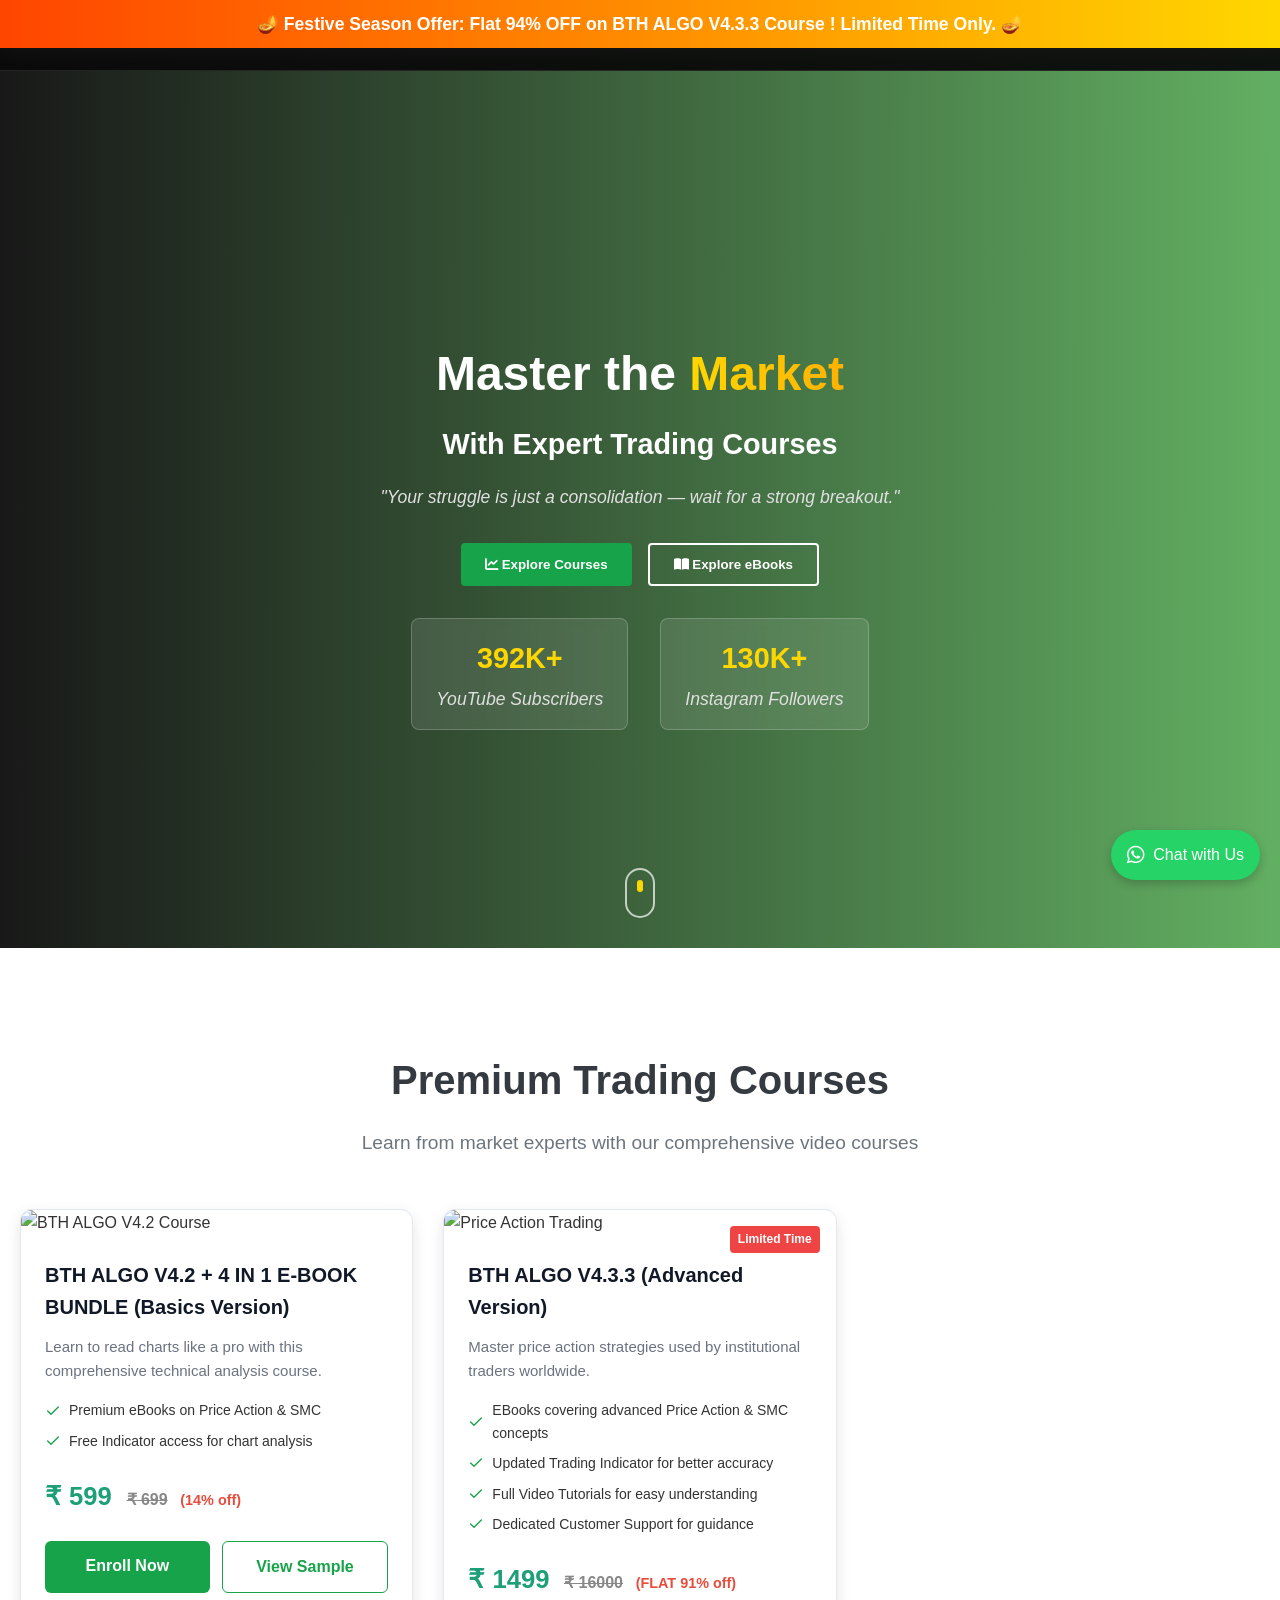
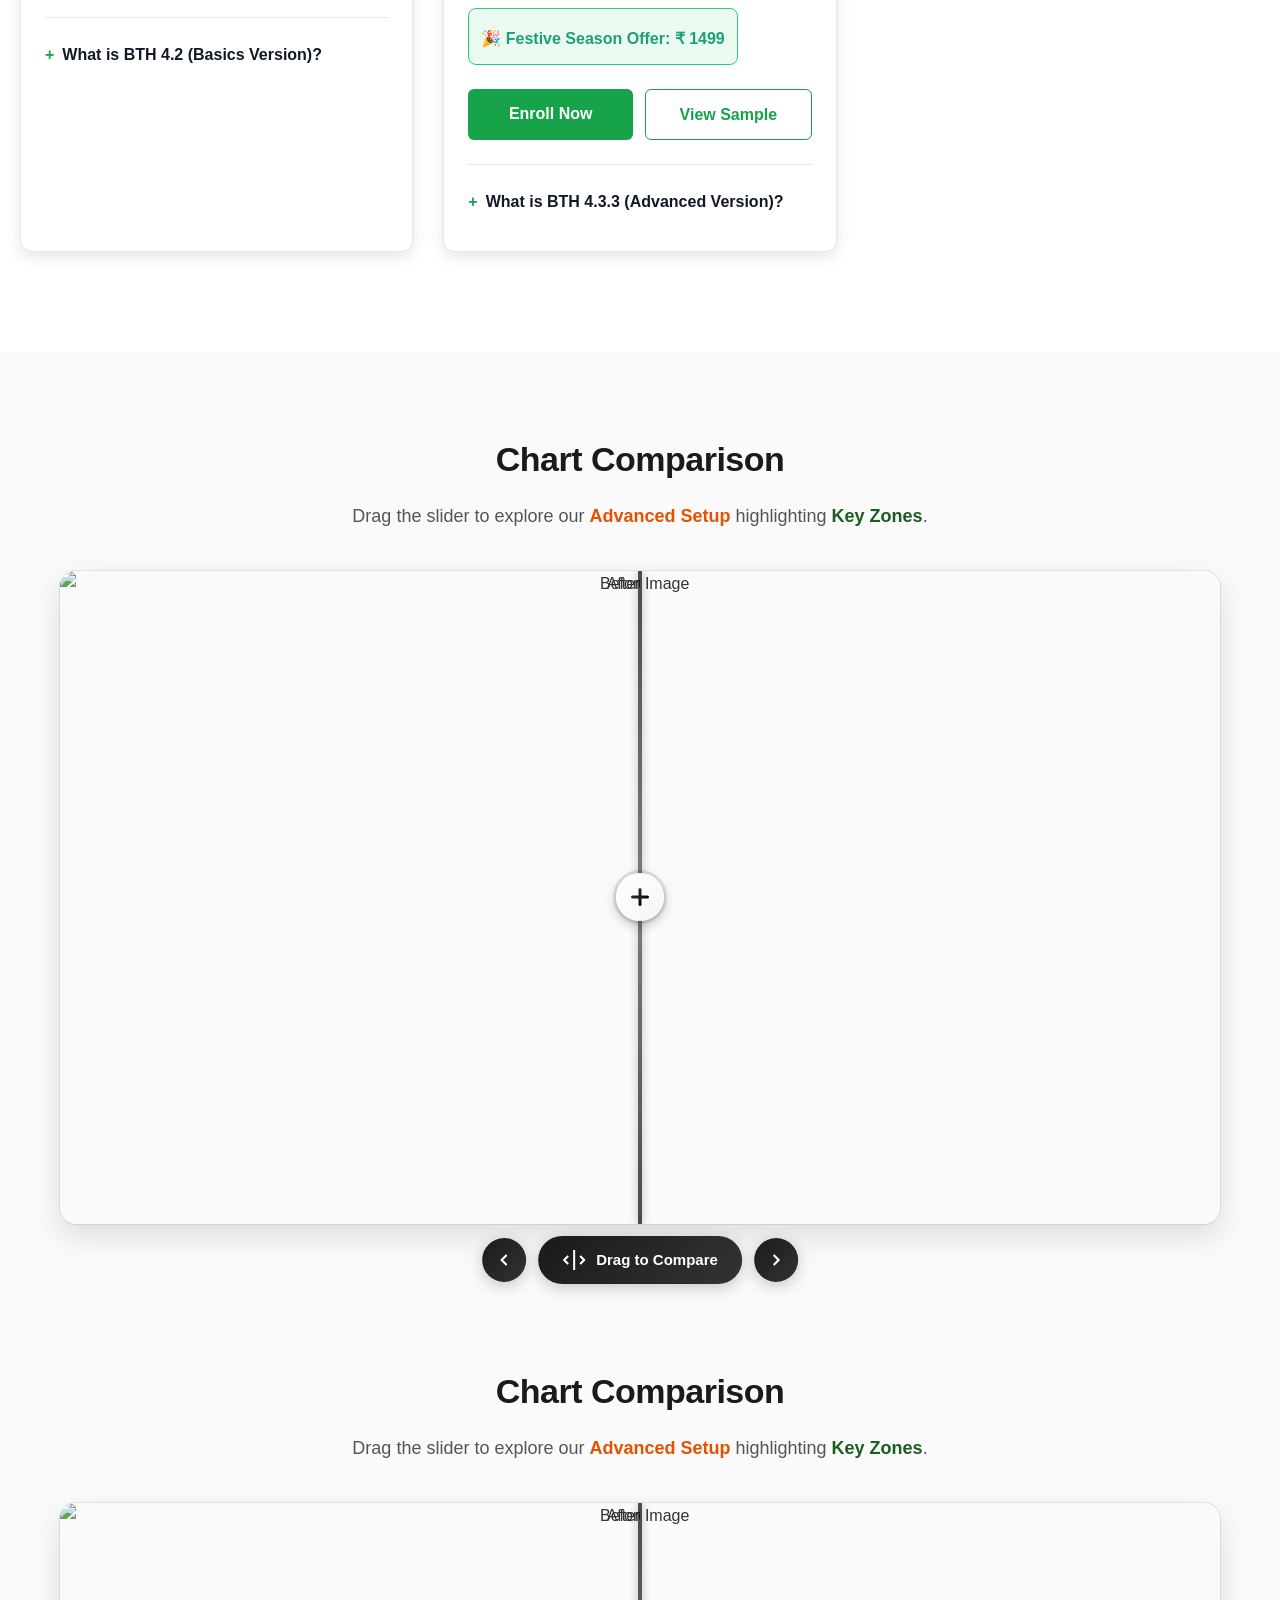
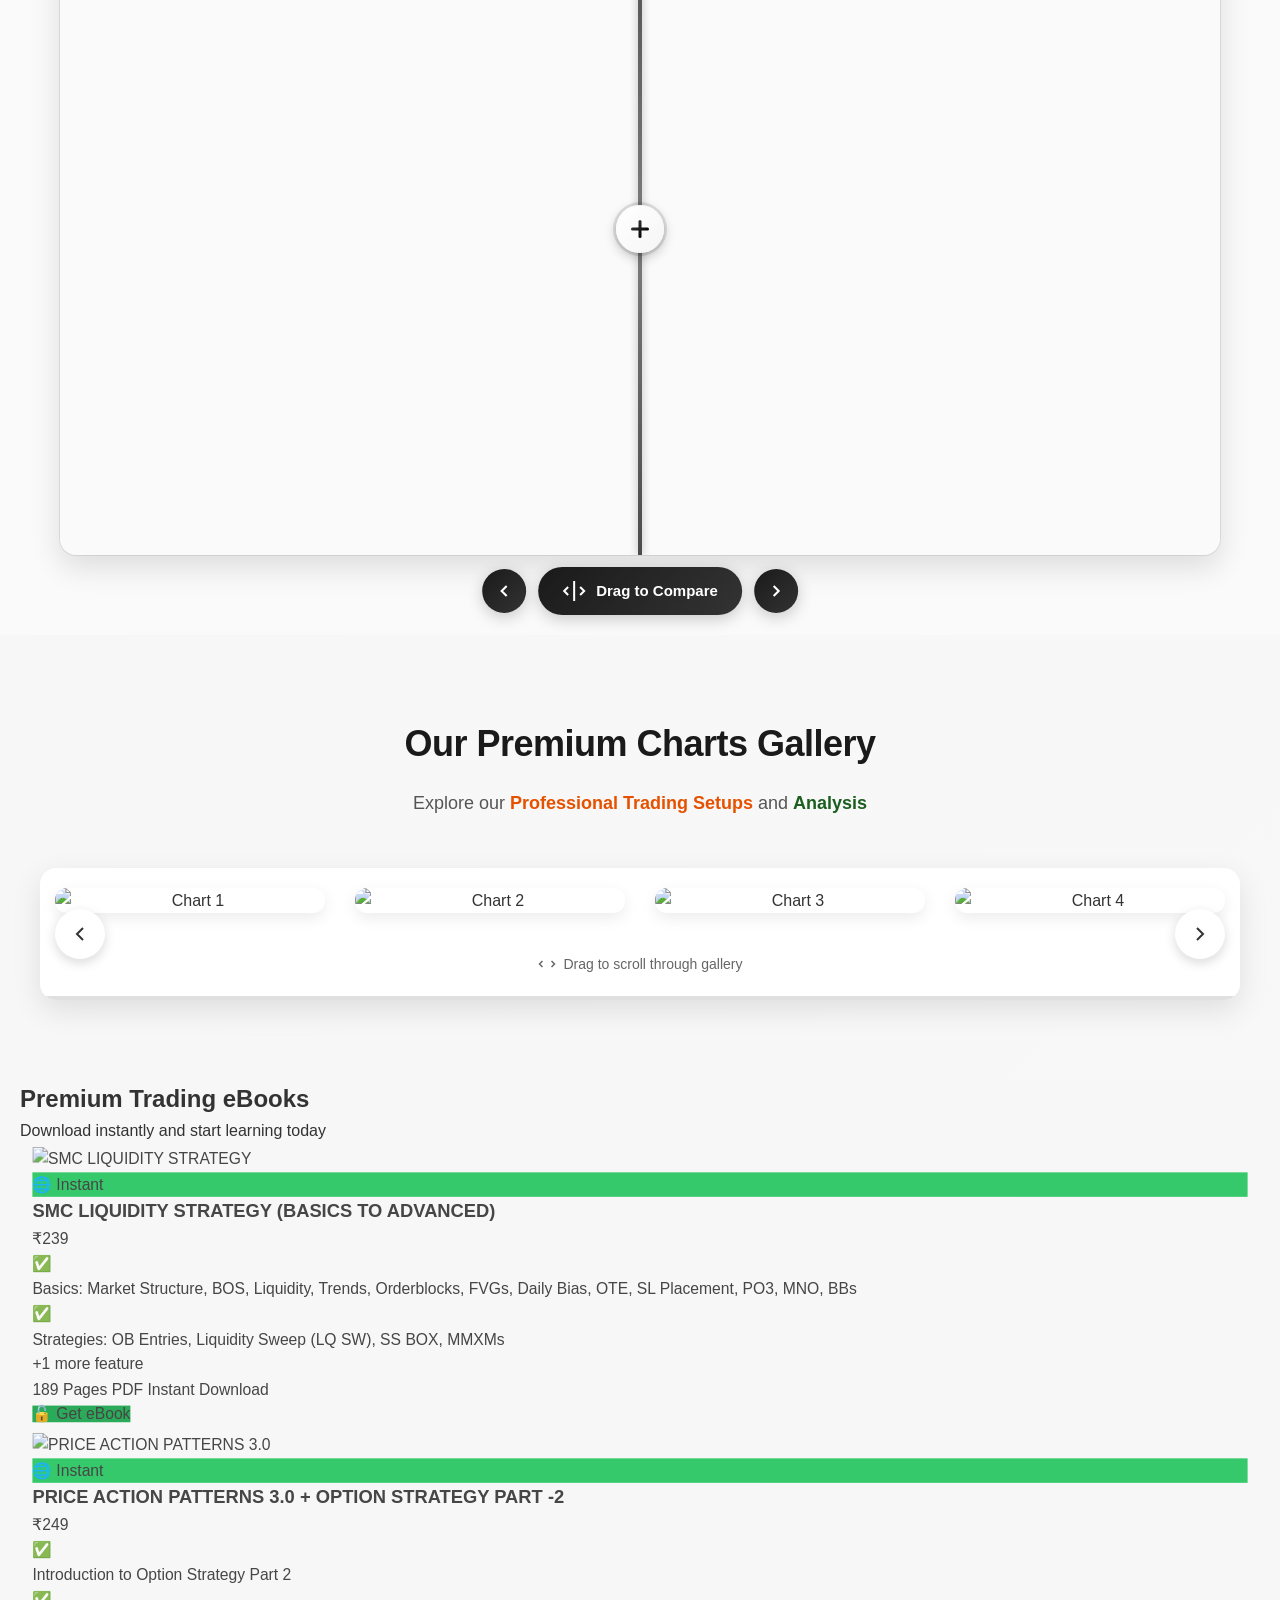
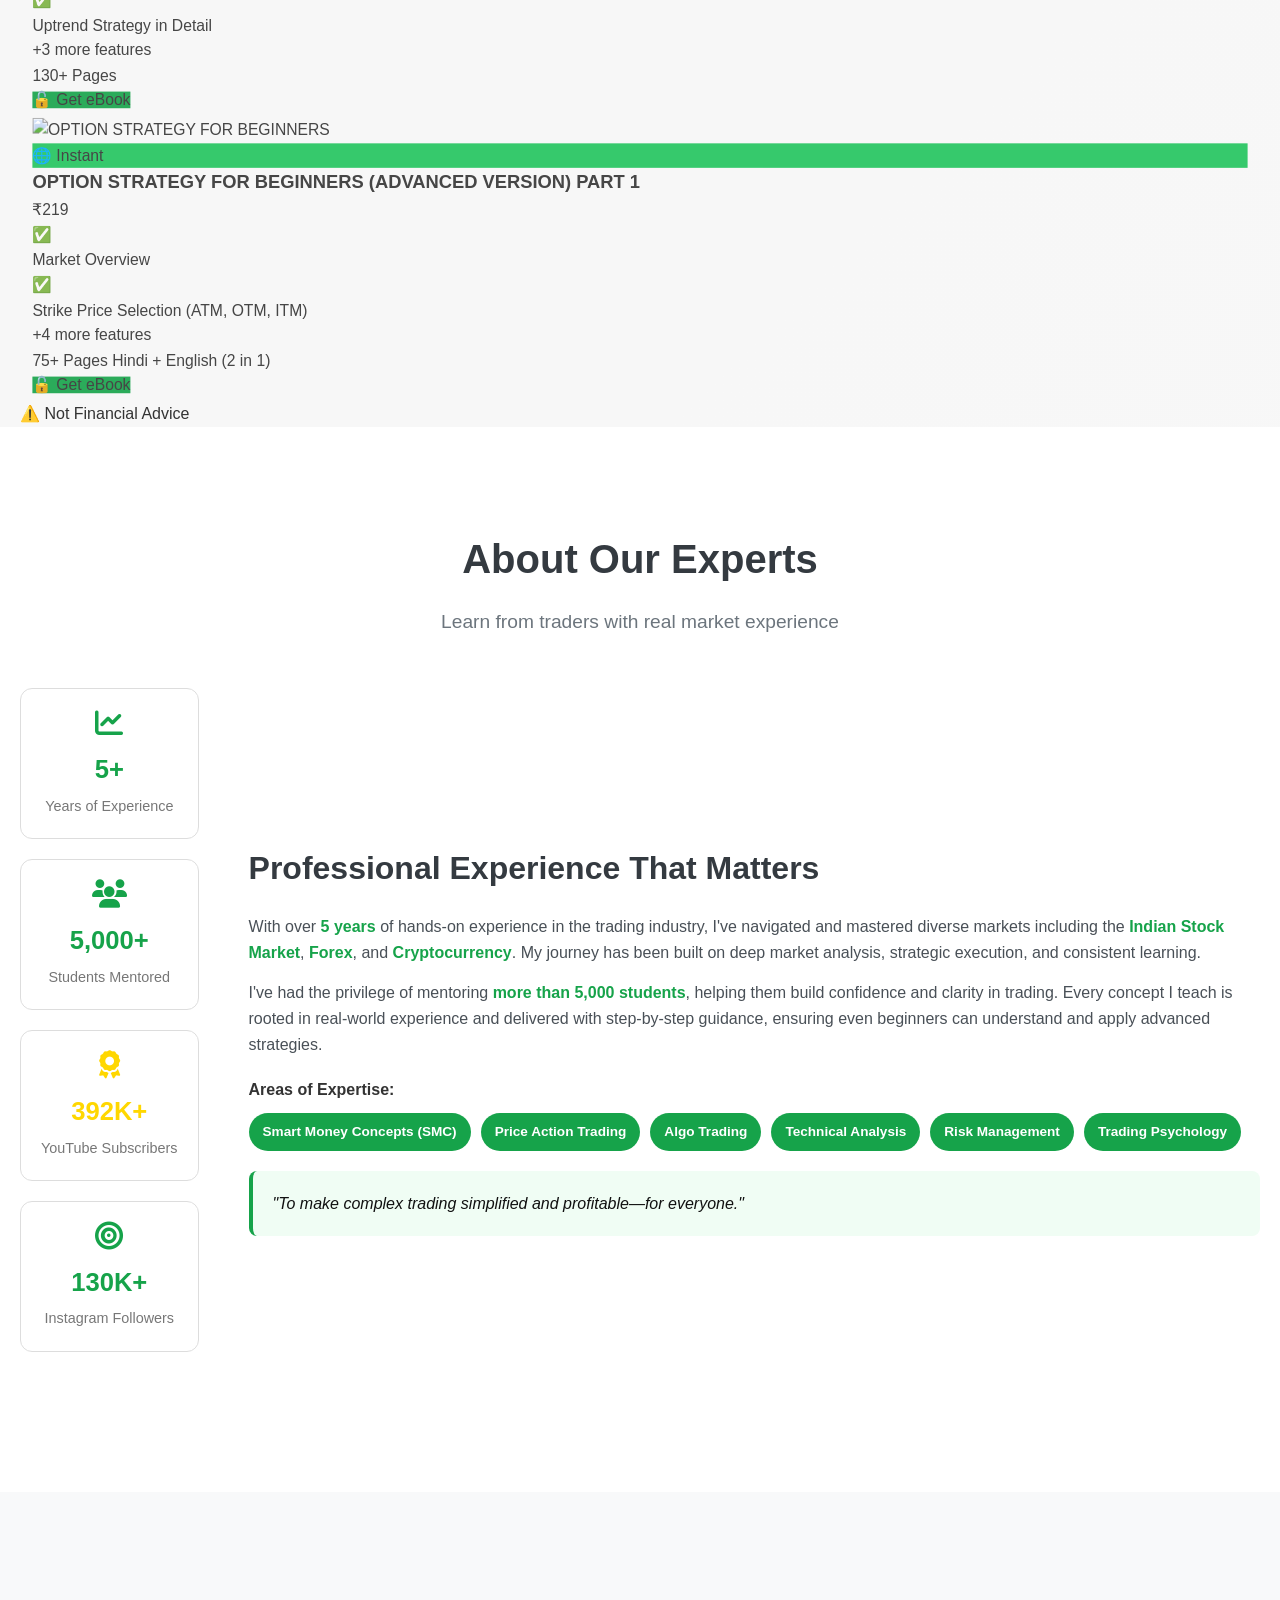
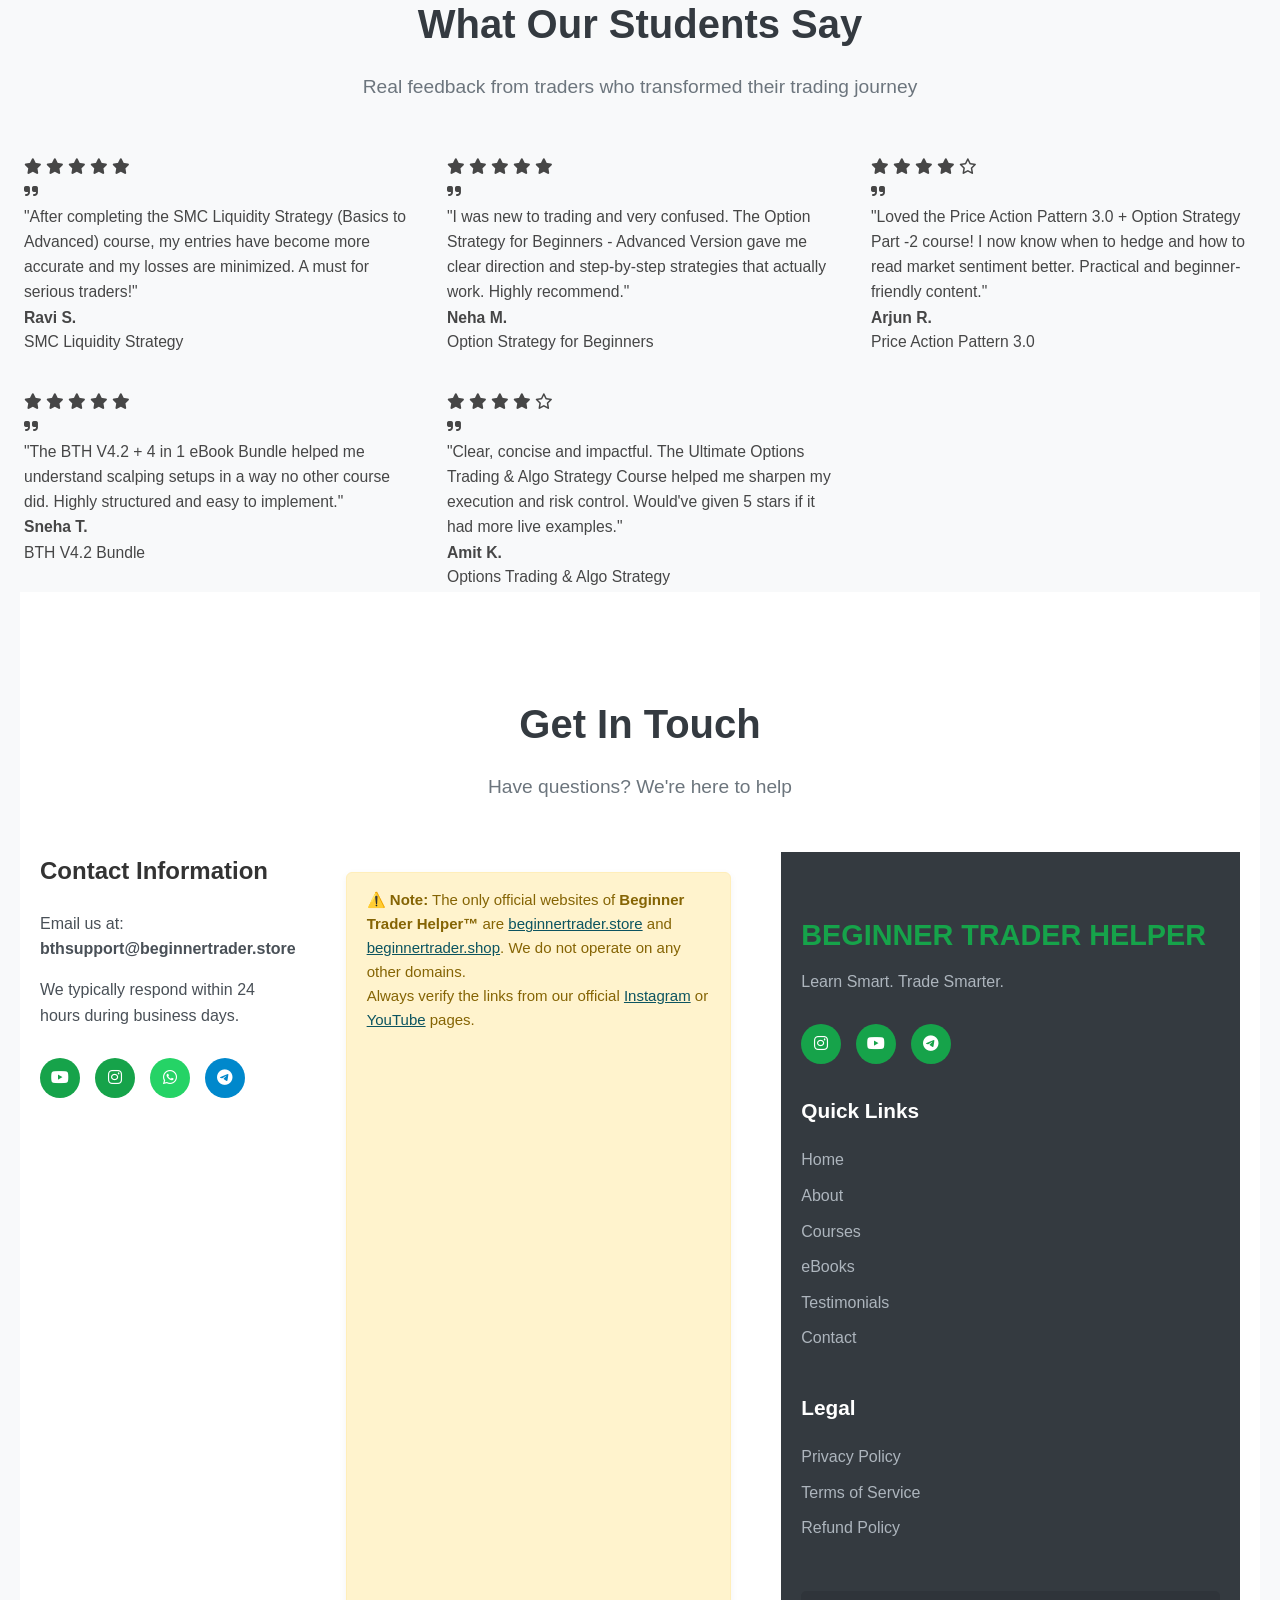
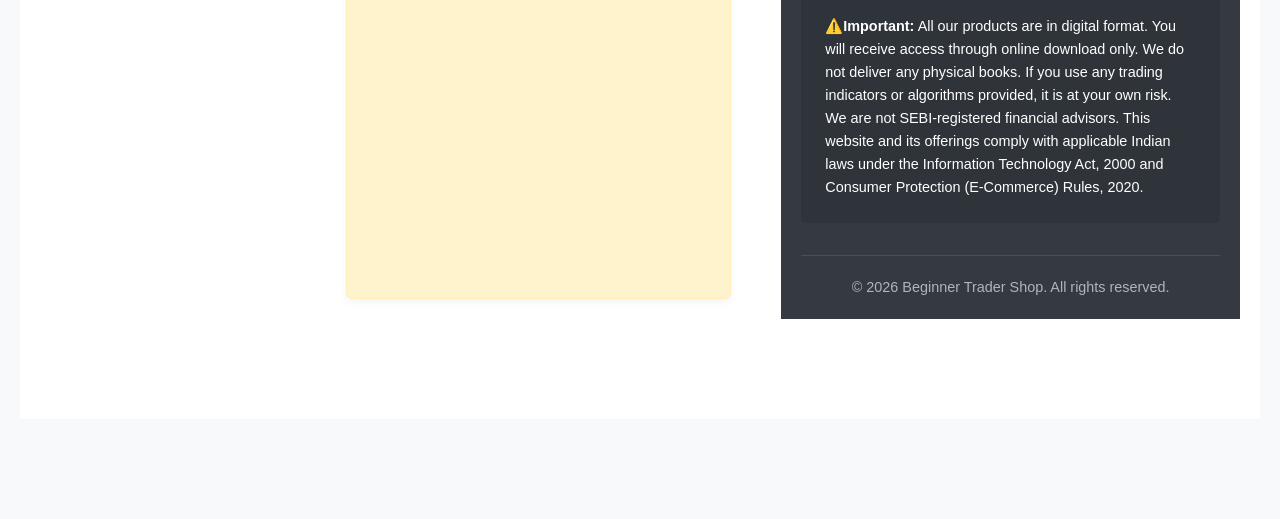
==== commit 5c01c17c: "Update index.html" ====
--- a/index.html
+++ b/index.html
@@ -1440,14 +1440,14 @@
                         
                         <!-- Price Section -->
                         <div class="course-price">
-                            <span style="font-size: 1.6rem; font-weight: bold; color: #1D9F77;">₹ 999</span>
+                            <span style="font-size: 1.6rem; font-weight: bold; color: #1D9F77;">₹ 1499</span>
                             <span style="text-decoration: line-through; color: #888; font-size: 1rem; margin-left: 8px;">₹ 16000</span>
-                            <span style="color: #e74c3c; font-size: 0.9rem; margin-left: 6px;">(FLAT 94% off)</span>
+                            <span style="color: #e74c3c; font-size: 0.9rem; margin-left: 6px;">(FLAT 91% off)</span>
             
                             <!-- First-Time Enroll Offer Box -->
                             <div style="margin-top: 8px; background: #eafaf1; border: 1px solid #2ecc71; padding: 8px 12px; border-radius: 8px; display: inline-block;">
-                                <span style="font-size: 1.2rem; font-weight: bold; color: #1D9F77;">
-                                🎉 Festive Season Offer: ₹ 999
+                                <span style="font-size: 1.0rem; font-weight: bold; color: #1D9F77;">
+                                🎉 Festive Season Offer: ₹ 1499
                                 </span>
                             </div>
                         </div>
@@ -1478,7 +1478,7 @@
 <section class="chart-comparison-section" style="padding: 80px 20px 60px; background-color: #fafafa; text-align: center; font-family: 'Segoe UI', Roboto, sans-serif;">
   <div class="container" style="max-width: 1200px; margin: 0 auto;">
     <h2 class="section-title" style="font-size: 34px; font-weight: 800; color: #1a1a1a; margin-bottom: 16px; letter-spacing: -0.5px;">
-      Chart Comparison – INDIAN
+      Chart Comparison
     </h2>
     <p class="section-subtitle" style="font-size: 18px; font-weight: 500; color: #555; margin-bottom: 40px; line-height: 1.6;">
       Drag the slider to explore our <span style="font-weight: 700; color:#e65100;">Advanced Setup</span> 
@@ -1522,7 +1522,7 @@
 <section class="chart-comparison-section" style="padding: 80px 20px; background-color: #fafafa; text-align: center; font-family: 'Segoe UI', Roboto, sans-serif;">
   <div class="container" style="max-width: 1200px; margin: 0 auto;">
     <h2 class="section-title" style="font-size: 34px; font-weight: 800; color: #1a1a1a; margin-bottom: 16px; letter-spacing: -0.5px;">
-      Chart Comparison – CRYPTO
+      Chart Comparison
     </h2>
     <p class="section-subtitle" style="font-size: 18px; font-weight: 500; color: #555; margin-bottom: 40px; line-height: 1.6;">
       Drag the slider to explore our <span style="font-weight: 700; color:#e65100;">Advanced Setup</span> 
@@ -2267,42 +2267,20 @@
                 <div class="gallery-container" id="galleryContainer">
                     <div class="gallery-track" id="galleryTrack">
                         <div class="gallery-item">
-                            <img src="https://i.postimg.cc/zXNWydzy/Picsart-25-10-06-00-02-03-146.jpg" alt="Chart 1" data-index="0">
+                            <img src="https://i.postimg.cc/JzwVZYfJ/Screenshot-2025-02-08-212051.png" alt="Chart 1" data-index="0">
                         </div>
                         <div class="gallery-item">
-                            <img src="https://i.postimg.cc/vmZtc0vG/Picsart-25-10-06-00-00-08-139.jpg" alt="Chart 2" data-index="1">
+                            <img src="https://i.postimg.cc/hjY3gfg5/Screenshot-2025-03-28-004941.png" alt="Chart 2" data-index="1">
                         </div>
                         <div class="gallery-item">
-                            <img src="https://i.postimg.cc/zXNWydzy/Picsart-25-10-06-00-02-03-146.jpg" alt="Chart 3" data-index="2">
+                            <img src="https://i.postimg.cc/G2Bnk0m6/Screenshot-2025-03-28-005249.png" alt="Chart 3" data-index="2">
                         </div>
                         <div class="gallery-item">
-                            <img src="https://i.postimg.cc/vmZtc0vG/Picsart-25-10-06-00-00-08-139.jpg" alt="Chart 4" data-index="3">
+                            <img src="https://i.postimg.cc/Prj0qvY7/Screenshot-2025-03-28-005612.png" alt="Chart 4" data-index="3">
                         </div>
                         <div class="gallery-item">
-                            <img src="https://i.postimg.cc/zXNWydzy/Picsart-25-10-06-00-02-03-146.jpg" alt="Chart 5" data-index="4">
+                            <img src="https://i.postimg.cc/P5F61Cp0/Screenshot-2025-03-28-005821.png" alt="Chart 5" data-index="4">
                         </div>
-                        <div class="gallery-item">
-                            <img src="https://i.postimg.cc/vmZtc0vG/Picsart-25-10-06-00-00-08-139.jpg" alt="Chart 6" data-index="5">
-                        </div>
-                        <div class="gallery-item">
-                            <img src="https://i.postimg.cc/zXNWydzy/Picsart-25-10-06-00-02-03-146.jpg" alt="Chart 7" data-index="6">
-                        </div>
-                        <div class="gallery-item">
-                            <img src="https://i.postimg.cc/vmZtc0vG/Picsart-25-10-06-00-00-08-139.jpg" alt="Chart 8" data-index="7">
-                        </div>
-                        <div class="gallery-item">
-                            <img src="https://i.postimg.cc/zXNWydzy/Picsart-25-10-06-00-02-03-146.jpg" alt="Chart 9" data-index="8">
-                        </div>
-                        <div class="gallery-item">
-                            <img src="https://i.postimg.cc/vmZtc0vG/Picsart-25-10-06-00-00-08-139.jpg" alt="Chart 10" data-index="9">
-                        </div>
-                        <div class="gallery-item">
-                            <img src="https://i.postimg.cc/zXNWydzy/Picsart-25-10-06-00-02-03-146.jpg" alt="Chart 11" data-index="10">
-                        </div>
-                        <div class="gallery-item">
-                            <img src="https://i.postimg.cc/vmZtc0vG/Picsart-25-10-06-00-00-08-139.jpg" alt="Chart 12" data-index="11">
-                        </div>
-                    </div>
                 </div>
                 
                 <button class="nav-button next" id="nextButton">
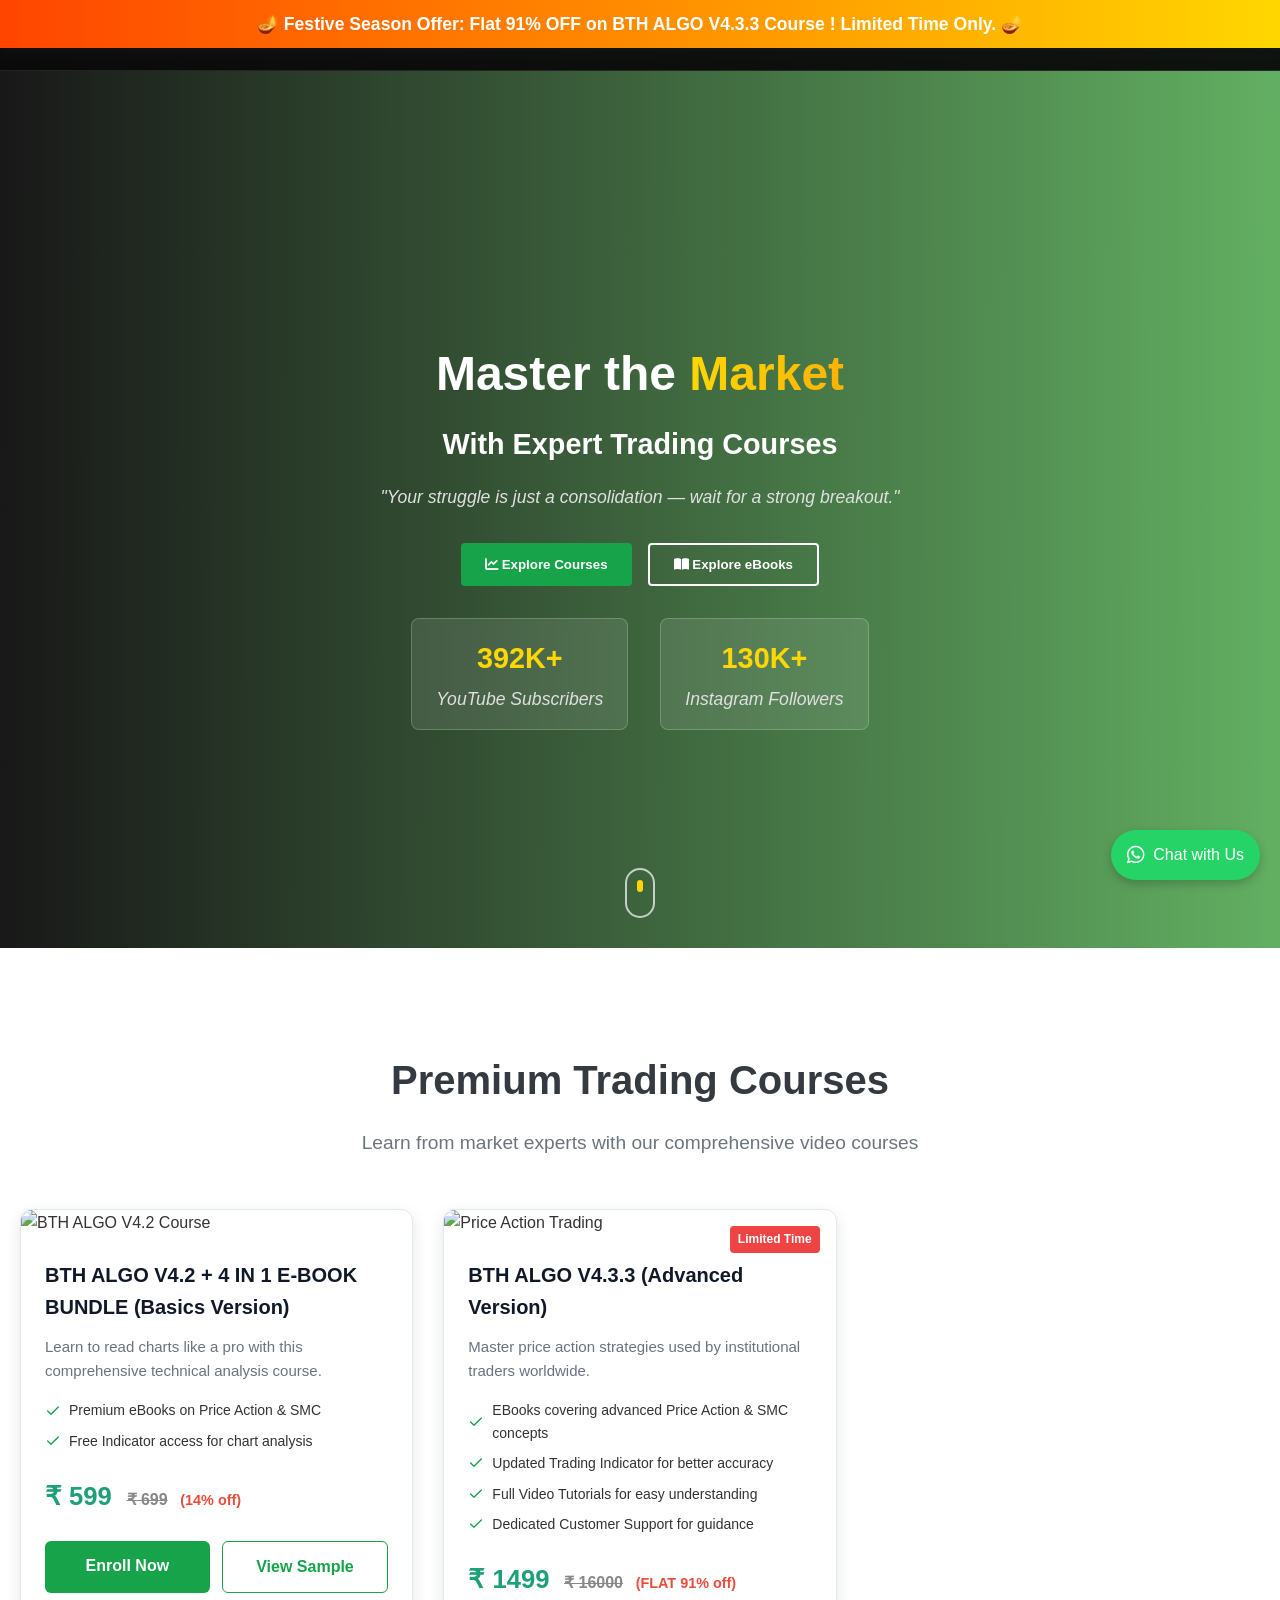
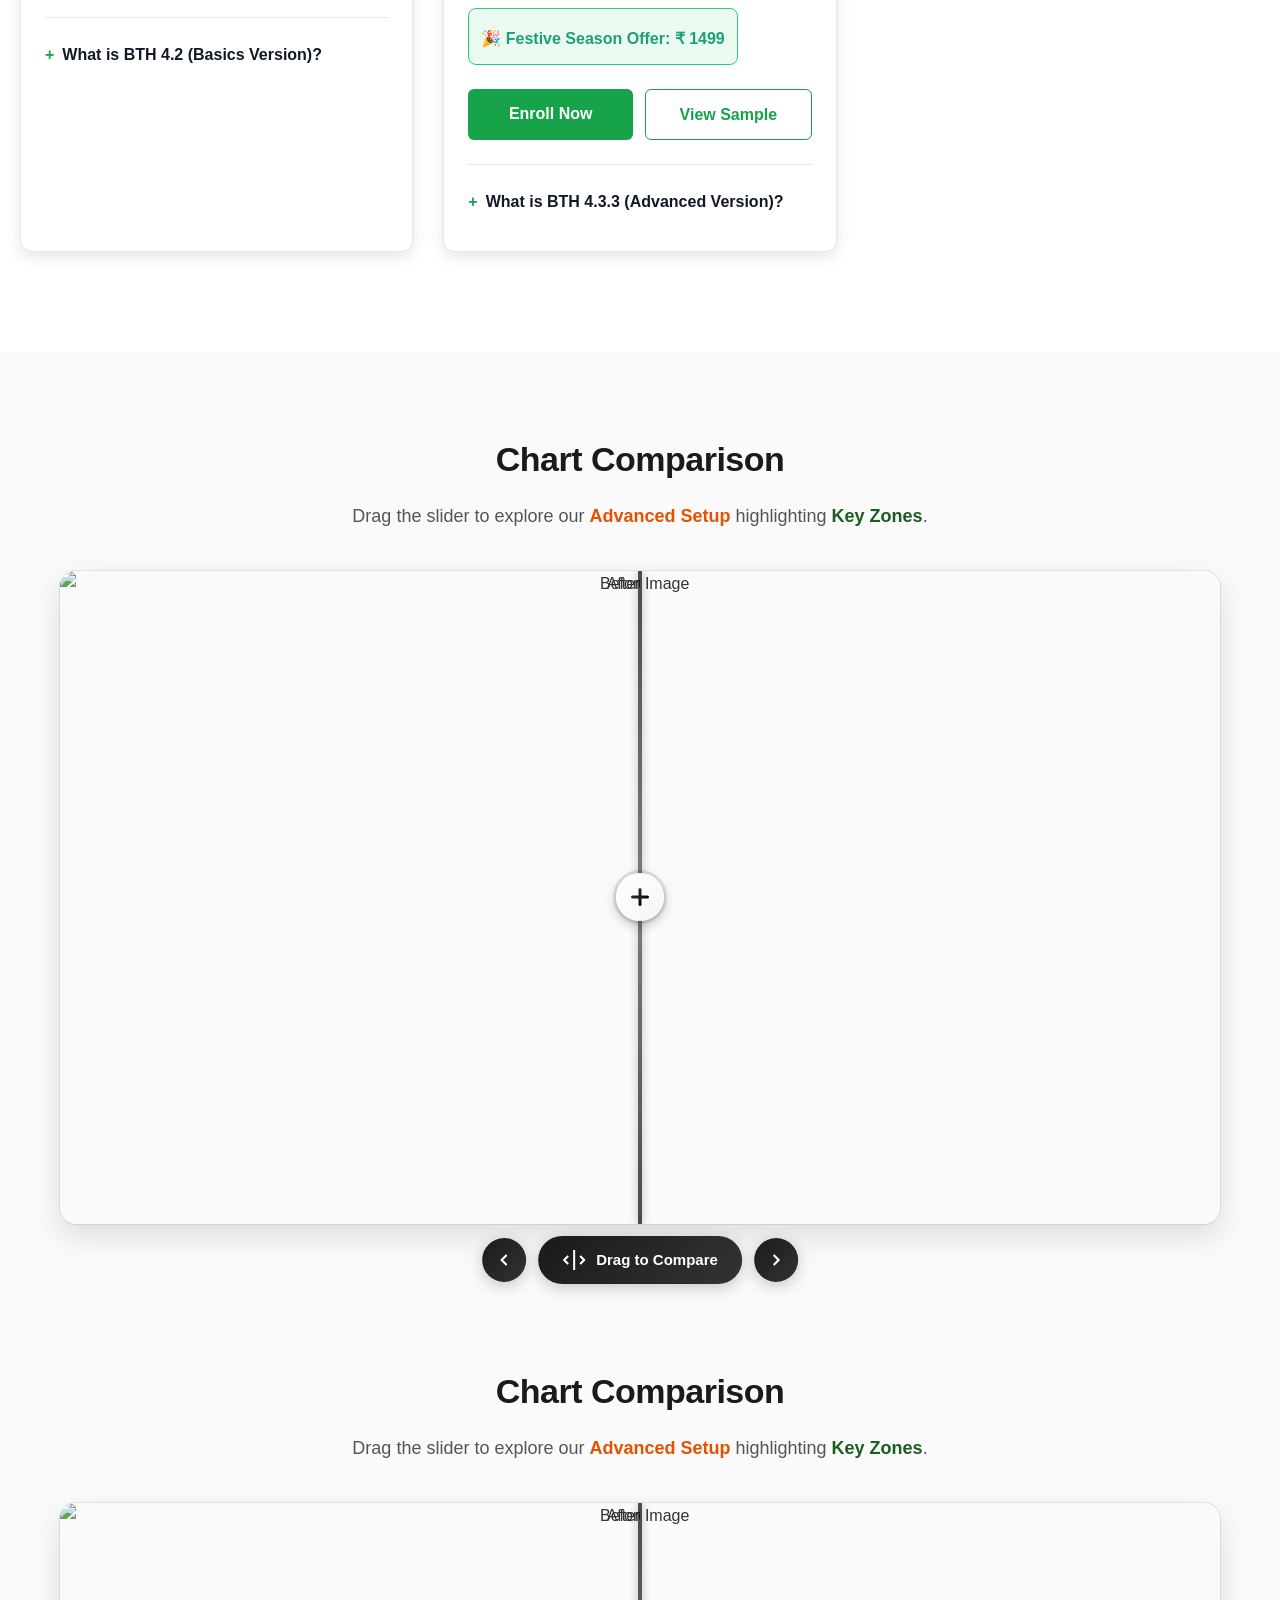
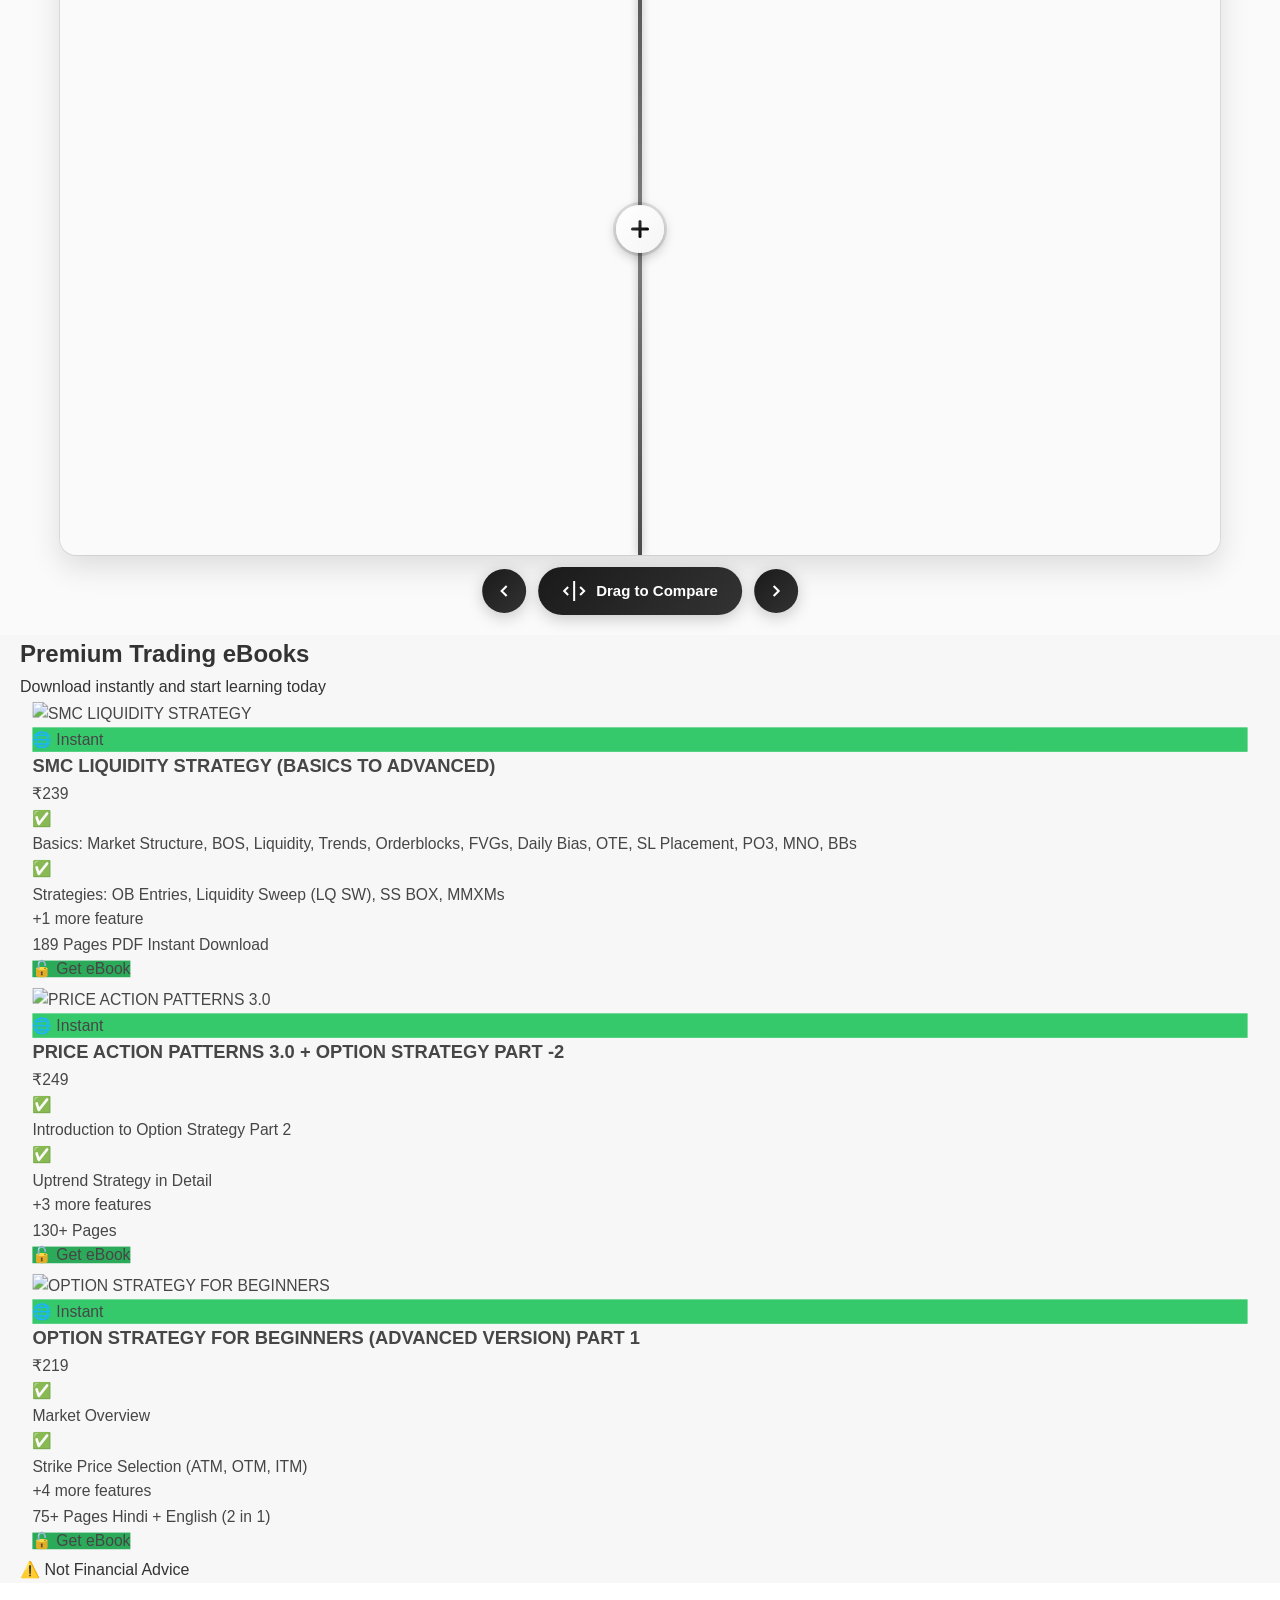
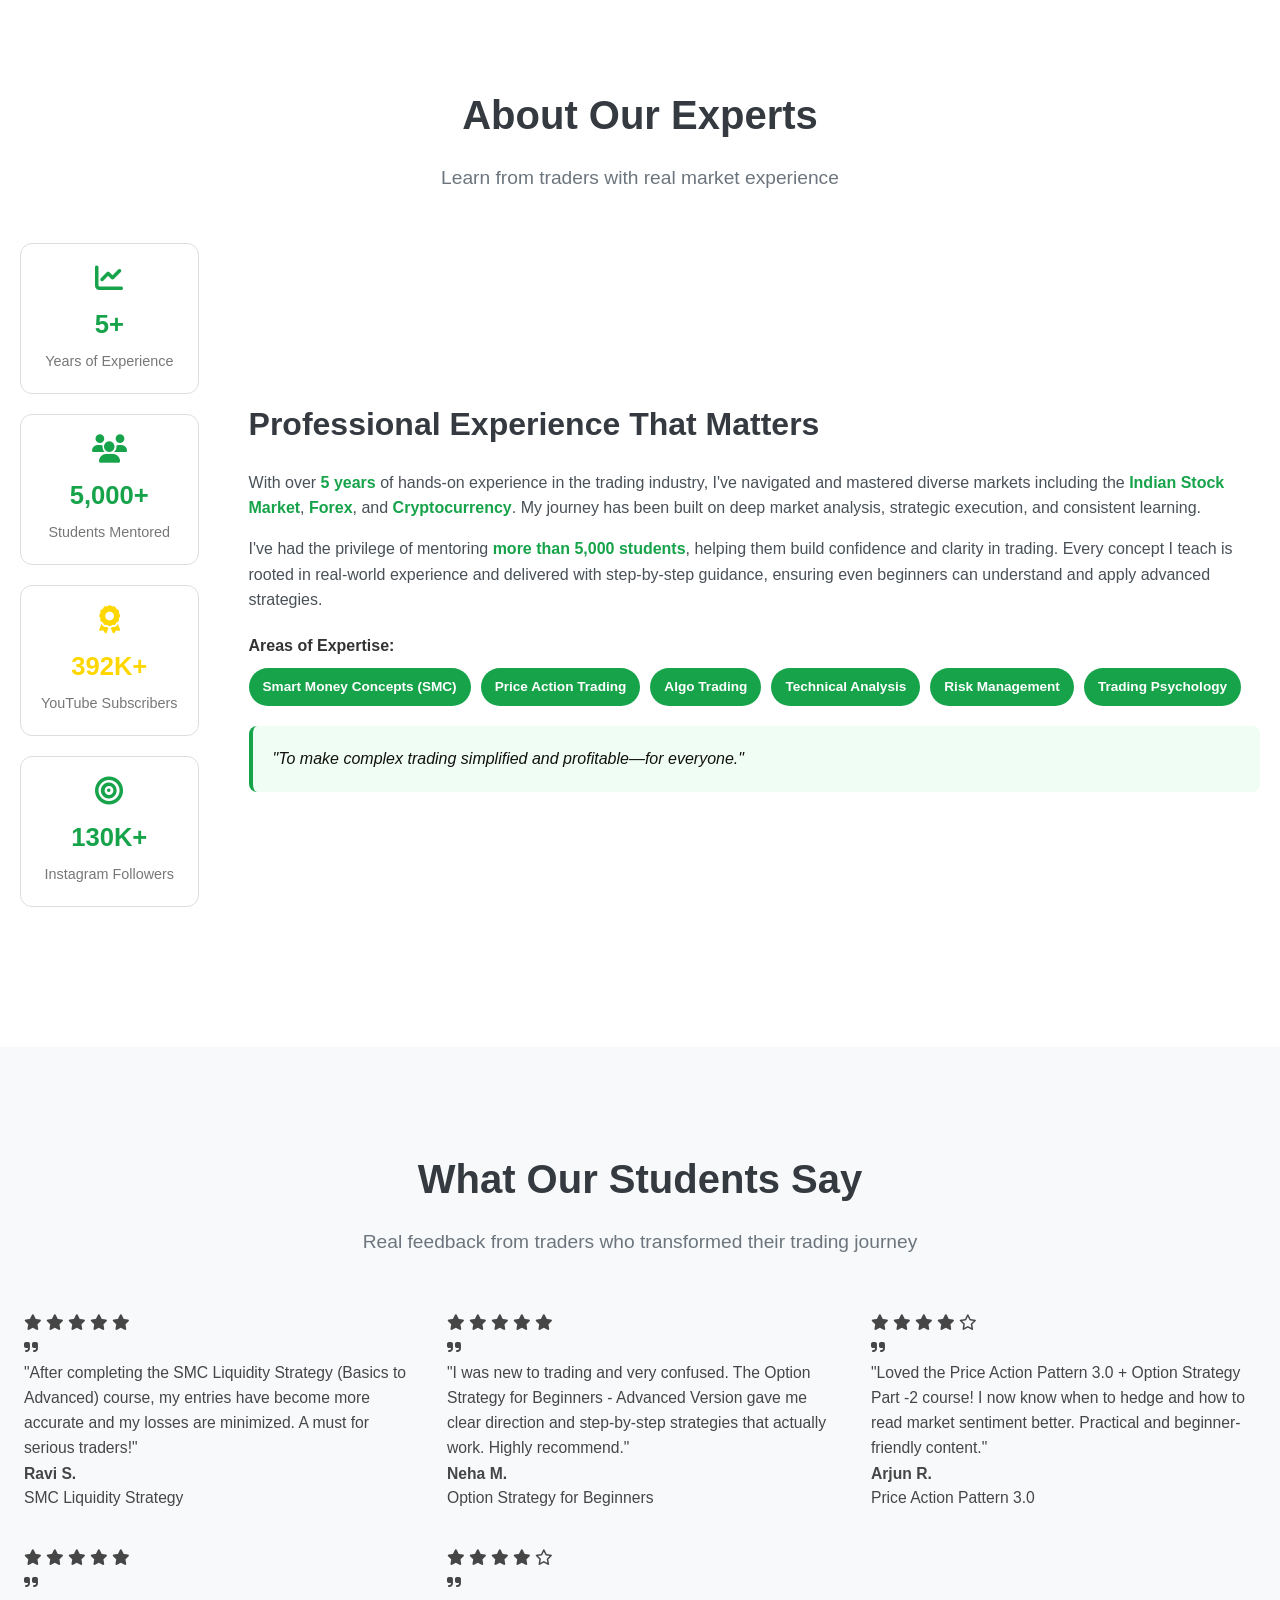
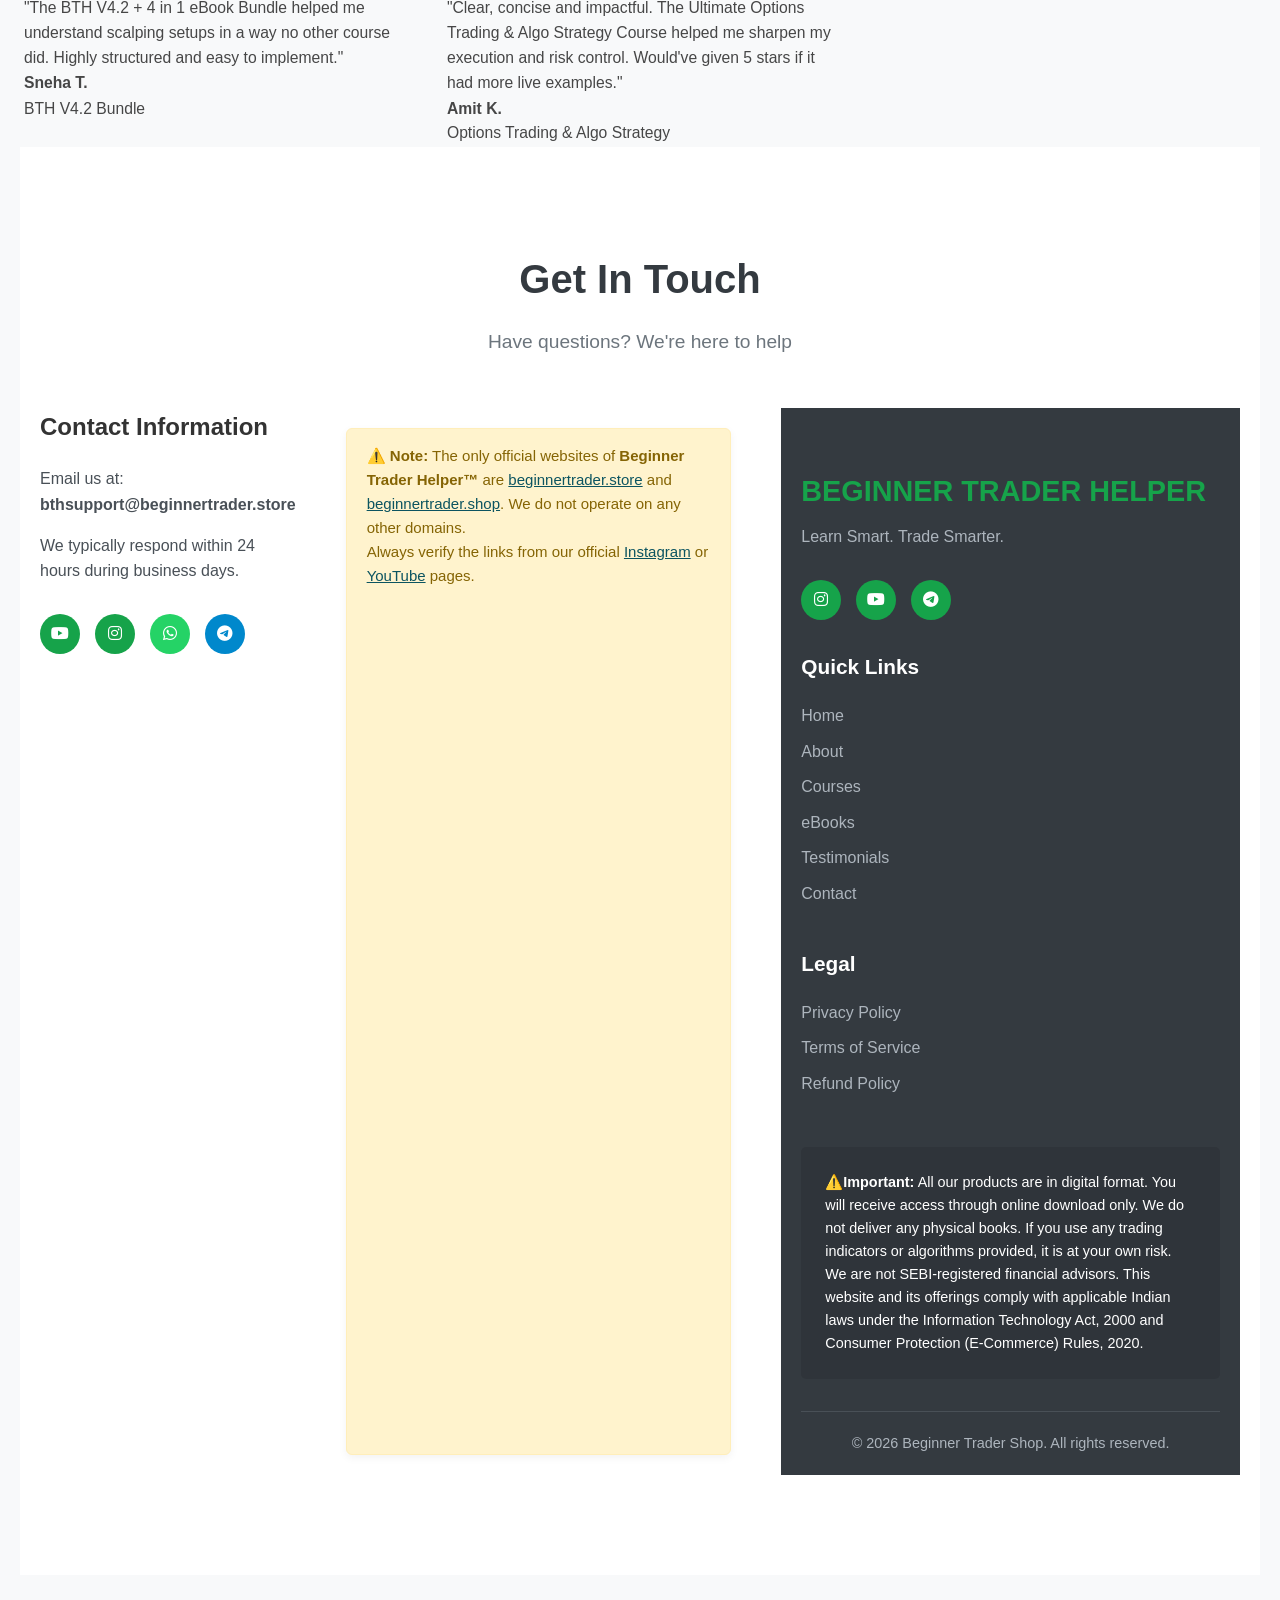
==== commit 2a19ac7b: "Update index.html" ====
--- a/index.html
+++ b/index.html
@@ -1300,7 +1300,7 @@
 <body>
     <!-- Diwali Special Banner -->
     <div class="diwali-banner" id="diwaliBanner">
-        <p>🪔 Festive Season Offer: Flat 94% OFF on BTH ALGO V4.3.3 Course ! Limited Time Only. 🪔</p>
+        <p>🪔 Festive Season Offer: Flat 91% OFF on BTH ALGO V4.3.3 Course ! Limited Time Only. 🪔</p>
     </div>
 
     <!-- Header -->
@@ -2245,316 +2245,7 @@
     </style>
 </head>
 <body>
-    <!-- Premium Image Gallery Section -->
-    <section class="gallery-section">
-        <div class="container">
-            <h2 class="gallery-title">
-                Our Premium Charts Gallery
-            </h2>
-            <p class="gallery-subtitle">
-                Explore our <span style="font-weight: 700; color:#e65100;">Professional Trading Setups</span> 
-                and <span style="font-weight: 700; color:#1b5e20;">Analysis</span>
-            </p>
-
-            <!-- Gallery Container with Drag Scrolling -->
-            <div class="gallery-wrapper">
-                <button class="nav-button prev" id="prevButton">
-                    <svg width="24" height="24" viewBox="0 0 24 24" fill="none" stroke="currentColor" stroke-width="2">
-                        <path d="M15 18l-6-6 6-6"/>
-                    </svg>
-                </button>
-                
-                <div class="gallery-container" id="galleryContainer">
-                    <div class="gallery-track" id="galleryTrack">
-                        <div class="gallery-item">
-                            <img src="https://i.postimg.cc/JzwVZYfJ/Screenshot-2025-02-08-212051.png" alt="Chart 1" data-index="0">
-                        </div>
-                        <div class="gallery-item">
-                            <img src="https://i.postimg.cc/hjY3gfg5/Screenshot-2025-03-28-004941.png" alt="Chart 2" data-index="1">
-                        </div>
-                        <div class="gallery-item">
-                            <img src="https://i.postimg.cc/G2Bnk0m6/Screenshot-2025-03-28-005249.png" alt="Chart 3" data-index="2">
-                        </div>
-                        <div class="gallery-item">
-                            <img src="https://i.postimg.cc/Prj0qvY7/Screenshot-2025-03-28-005612.png" alt="Chart 4" data-index="3">
-                        </div>
-                        <div class="gallery-item">
-                            <img src="https://i.postimg.cc/P5F61Cp0/Screenshot-2025-03-28-005821.png" alt="Chart 5" data-index="4">
-                        </div>
-                </div>
-                
-                <button class="nav-button next" id="nextButton">
-                    <svg width="24" height="24" viewBox="0 0 24 24" fill="none" stroke="currentColor" stroke-width="2">
-                        <path d="M9 18l6-6-6-6"/>
-                    </svg>
-                </button>
-
-                <!-- Drag Instructions -->
-                <div class="drag-instruction">
-                    <svg width="24" height="24" viewBox="0 0 24 24" fill="none" stroke="currentColor" stroke-width="2">
-                        <path d="M18 8L22 12L18 16M6 8L2 12L6 16"/>
-                    </svg>
-                    <span>Drag to scroll through gallery</span>
-                </div>
-
-                <!-- Progress Bar -->
-                <div class="gallery-progress">
-                    <div class="progress-bar" id="progressBar"></div>
-                </div>
-            </div>
-        </div>
-    </section>
-
-    <!-- Image Popup -->
-    <div class="image-popup" id="imagePopup">
-        <div class="popup-content">
-            <button class="popup-close" id="popupClose">&times;</button>
-            <button class="popup-nav popup-prev" id="popupPrev">&#10094;</button>
-            <img class="popup-image" id="popupImage" src="" alt="">
-            <button class="popup-nav popup-next" id="popupNext">&#10095;</button>
-            <div class="popup-counter" id="popupCounter"></div>
-        </div>
-    </div>
-
-    <script>
-        document.addEventListener('DOMContentLoaded', function() {
-            const galleryTrack = document.getElementById('galleryTrack');
-            const galleryContainer = document.getElementById('galleryContainer');
-            const prevButton = document.getElementById('prevButton');
-            const nextButton = document.getElementById('nextButton');
-            const progressBar = document.getElementById('progressBar');
-            
-            // Popup elements
-            const imagePopup = document.getElementById('imagePopup');
-            const popupImage = document.getElementById('popupImage');
-            const popupClose = document.getElementById('popupClose');
-            const popupPrev = document.getElementById('popupPrev');
-            const popupNext = document.getElementById('popupNext');
-            const popupCounter = document.getElementById('popupCounter');
-            
-            let isDragging = false;
-            let startPosition = 0;
-            let currentTranslate = 0;
-            let prevTranslate = 0;
-            let animationID;
-            let currentIndex = 0;
-            let popupIndex = 0;
-            
-            // Get all gallery images
-            const galleryImages = document.querySelectorAll('.gallery-item img');
-            const totalImages = galleryImages.length;
-            
-            // Get the width of a gallery item including margin
-            const itemWidth = document.querySelector('.gallery-item').offsetWidth;
-            const trackWidth = galleryTrack.scrollWidth;
-            const containerWidth = galleryContainer.offsetWidth;
-            const maxTranslate = trackWidth - containerWidth;
-            
-            // Set up event listeners
-            galleryTrack.addEventListener('mousedown', dragStart);
-            galleryTrack.addEventListener('touchstart', dragStart);
-            
-            galleryTrack.addEventListener('mousemove', drag);
-            galleryTrack.addEventListener('touchmove', drag);
-            
-            galleryTrack.addEventListener('mouseup', dragEnd);
-            galleryTrack.addEventListener('mouseleave', dragEnd);
-            galleryTrack.addEventListener('touchend', dragEnd);
-            
-            prevButton.addEventListener('click', goToPrev);
-            nextButton.addEventListener('click', goToNext);
-            
-            // Image click events for popup
-            galleryImages.forEach(img => {
-                img.addEventListener('click', openPopup);
-            });
-            
-            // Popup event listeners
-            popupClose.addEventListener('click', closePopup);
-            popupPrev.addEventListener('click', showPrevPopupImage);
-            popupNext.addEventListener('click', showNextPopupImage);
-            
-            // Close popup when clicking outside the image
-            imagePopup.addEventListener('click', function(e) {
-                if (e.target === imagePopup) {
-                    closePopup();
-                }
-            });
-            
-            // Keyboard navigation for popup
-            document.addEventListener('keydown', function(e) {
-                if (imagePopup.classList.contains('active')) {
-                    if (e.key === 'Escape') {
-                        closePopup();
-                    } else if (e.key === 'ArrowLeft') {
-                        showPrevPopupImage();
-                    } else if (e.key === 'ArrowRight') {
-                        showNextPopupImage();
-                    }
-                }
-            });
-            
-            // Prevent default drag behavior
-            galleryTrack.addEventListener('dragstart', (e) => {
-                e.preventDefault();
-            });
-            
-            // Initialize progress bar
-            updateProgressBar();
-            
-            function dragStart(event) {
-                if (event.type === 'touchstart') {
-                    startPosition = event.touches[0].clientX;
-                } else {
-                    startPosition = event.clientX;
-                    event.preventDefault();
-                }
-                
-                isDragging = true;
-                galleryTrack.style.cursor = 'grabbing';
-                galleryTrack.style.transition = 'none';
-                
-                // Cancel any ongoing animation
-                cancelAnimationFrame(animationID);
-            }
-            
-            function drag(event) {
-                if (!isDragging) return;
-                
-                let currentPosition = 0;
-                if (event.type === 'touchmove') {
-                    currentPosition = event.touches[0].clientX;
-                } else {
-                    currentPosition = event.clientX;
-                }
-                
-                const diff = currentPosition - startPosition;
-                currentTranslate = prevTranslate + diff;
-                
-                // Prevent scrolling beyond boundaries
-                if (currentTranslate > 0) {
-                    currentTranslate = 0;
-                } else if (currentTranslate < -maxTranslate) {
-                    currentTranslate = -maxTranslate;
-                }
-                
-                setSliderPosition();
-                updateProgressBar();
-            }
-            
-            function dragEnd() {
-                isDragging = false;
-                galleryTrack.style.cursor = 'grab';
-                
-                // Calculate which item is closest to center
-                const movedBy = currentTranslate - prevTranslate;
-                
-                if (Math.abs(movedBy) > 50) {
-                    if (movedBy > 0 && currentIndex > 0) {
-                        currentIndex--;
-                    } else if (movedBy < 0 && currentIndex < Math.floor(maxTranslate / itemWidth)) {
-                        currentIndex++;
-                    }
-                }
-                
-                // Snap to the closest item
-                prevTranslate = -currentIndex * itemWidth;
-                currentTranslate = prevTranslate;
-                
-                galleryTrack.style.transition = 'transform 0.5s ease';
-                setSliderPosition();
-                updateProgressBar();
-            }
-            
-            function setSliderPosition() {
-                galleryTrack.style.transform = `translateX(${currentTranslate}px)`;
-            }
-            
-            function goToPrev() {
-                if (currentIndex > 0) {
-                    currentIndex--;
-                    prevTranslate = -currentIndex * itemWidth;
-                    currentTranslate = prevTranslate;
-                    
-                    galleryTrack.style.transition = 'transform 0.5s ease';
-                    setSliderPosition();
-                    updateProgressBar();
-                }
-            }
-            
-            function goToNext() {
-                const maxIndex = Math.floor(maxTranslate / itemWidth);
-                if (currentIndex < maxIndex) {
-                    currentIndex++;
-                    prevTranslate = -currentIndex * itemWidth;
-                    currentTranslate = prevTranslate;
-                    
-                    galleryTrack.style.transition = 'transform 0.5s ease';
-                    setSliderPosition();
-                    updateProgressBar();
-                }
-            }
-            
-            function updateProgressBar() {
-                const progress = Math.abs(currentTranslate) / maxTranslate * 100;
-                progressBar.style.width = `${progress}%`;
-            }
-            
-            // Popup functions
-            function openPopup(e) {
-                const clickedImage = e.target;
-                popupIndex = parseInt(clickedImage.getAttribute('data-index'));
-                updatePopupImage();
-                imagePopup.classList.add('active');
-                document.body.style.overflow = 'hidden'; // Prevent scrolling
-            }
-            
-            function closePopup() {
-                imagePopup.classList.remove('active');
-                document.body.style.overflow = ''; // Restore scrolling
-            }
-            
-            function showPrevPopupImage() {
-                if (popupIndex > 0) {
-                    popupIndex--;
-                    updatePopupImage();
-                }
-            }
-            
-            function showNextPopupImage() {
-                if (popupIndex < totalImages - 1) {
-                    popupIndex++;
-                    updatePopupImage();
-                }
-            }
-            
-            function updatePopupImage() {
-                const imageSrc = galleryImages[popupIndex].src;
-                popupImage.src = imageSrc;
-                popupImage.alt = galleryImages[popupIndex].alt;
-                popupCounter.textContent = `${popupIndex + 1} / ${totalImages}`;
-            }
-            
-            // Handle window resize
-            window.addEventListener('resize', function() {
-                // Recalculate dimensions
-                const newContainerWidth = galleryContainer.offsetWidth;
-                const newMaxTranslate = trackWidth - newContainerWidth;
-                
-                // Adjust current position if needed
-                if (Math.abs(currentTranslate) > newMaxTranslate) {
-                    currentTranslate = -newMaxTranslate;
-                    prevTranslate = currentTranslate;
-                    setSliderPosition();
-                }
-                
-                updateProgressBar();
-            });
-        });
-    </script>
-</body>
-</html>
-    
+
 <!DOCTYPE html>
 <html lang="en">
 <head>
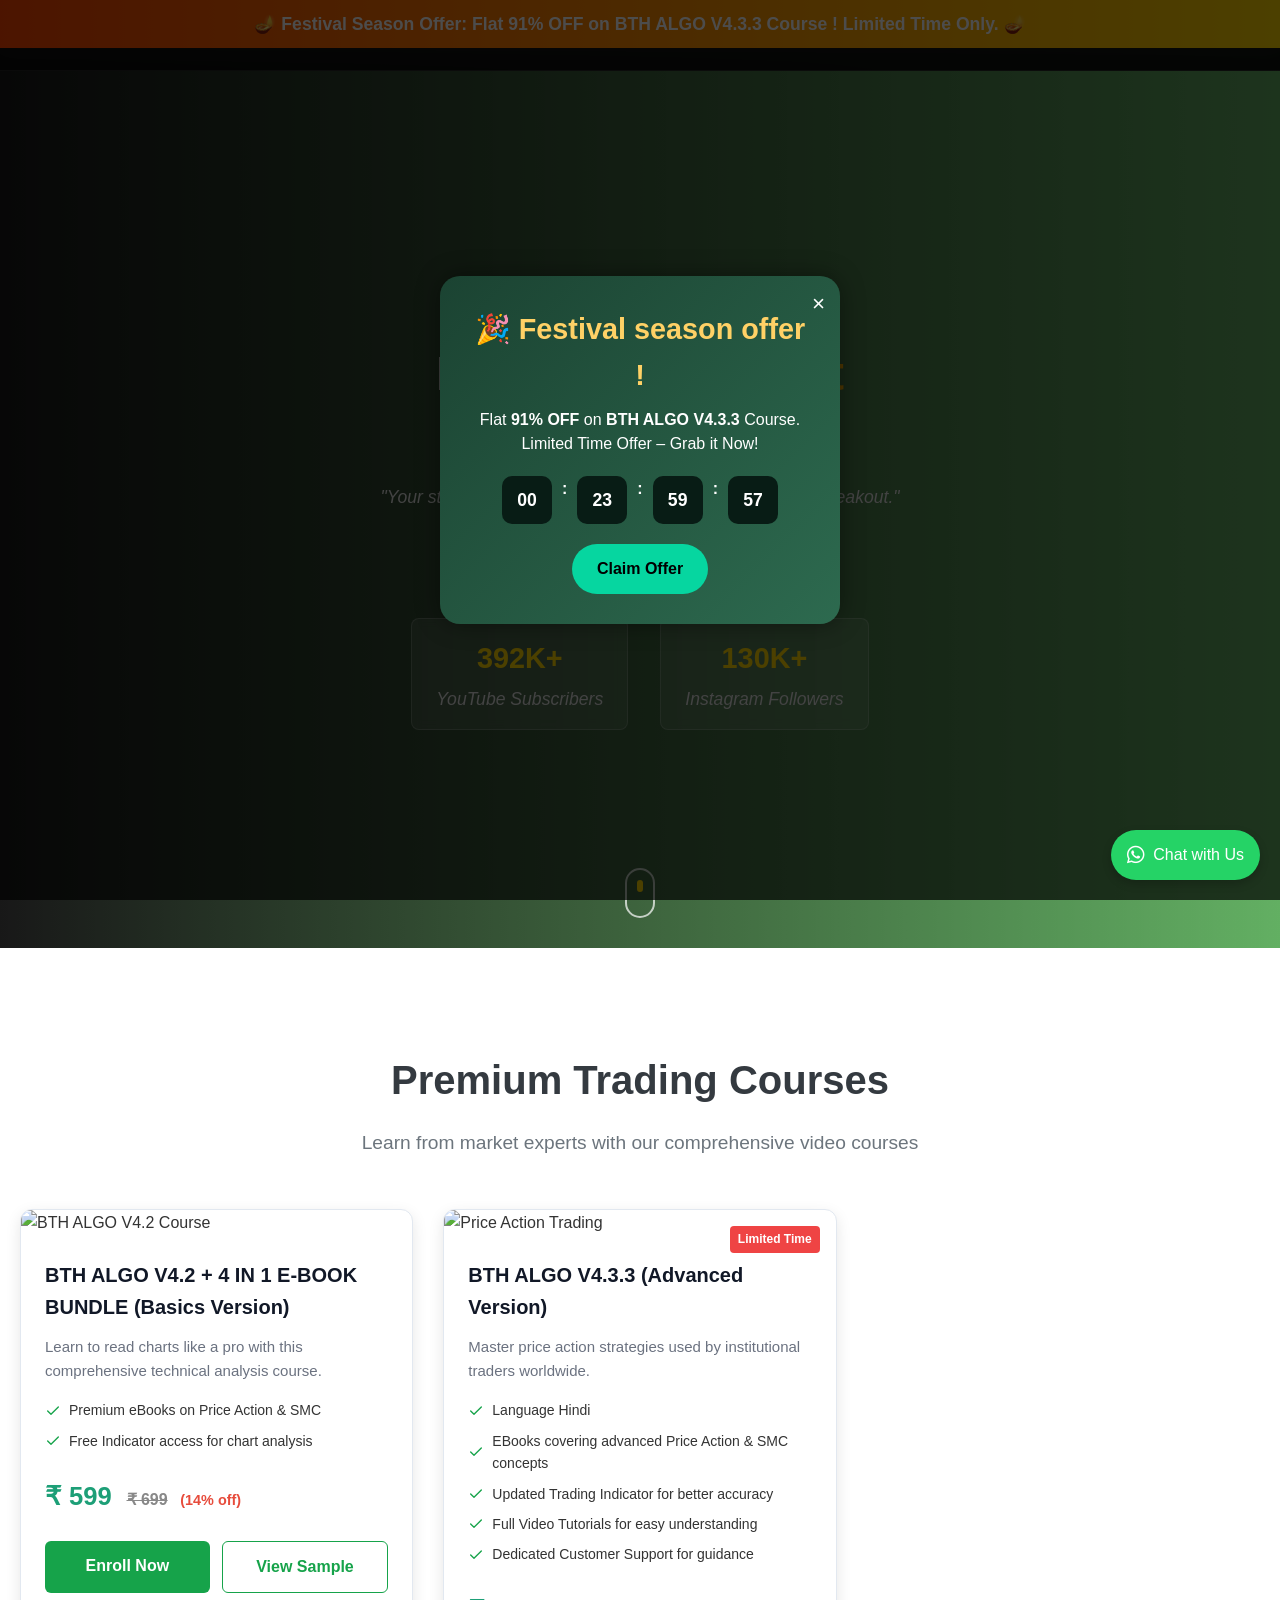
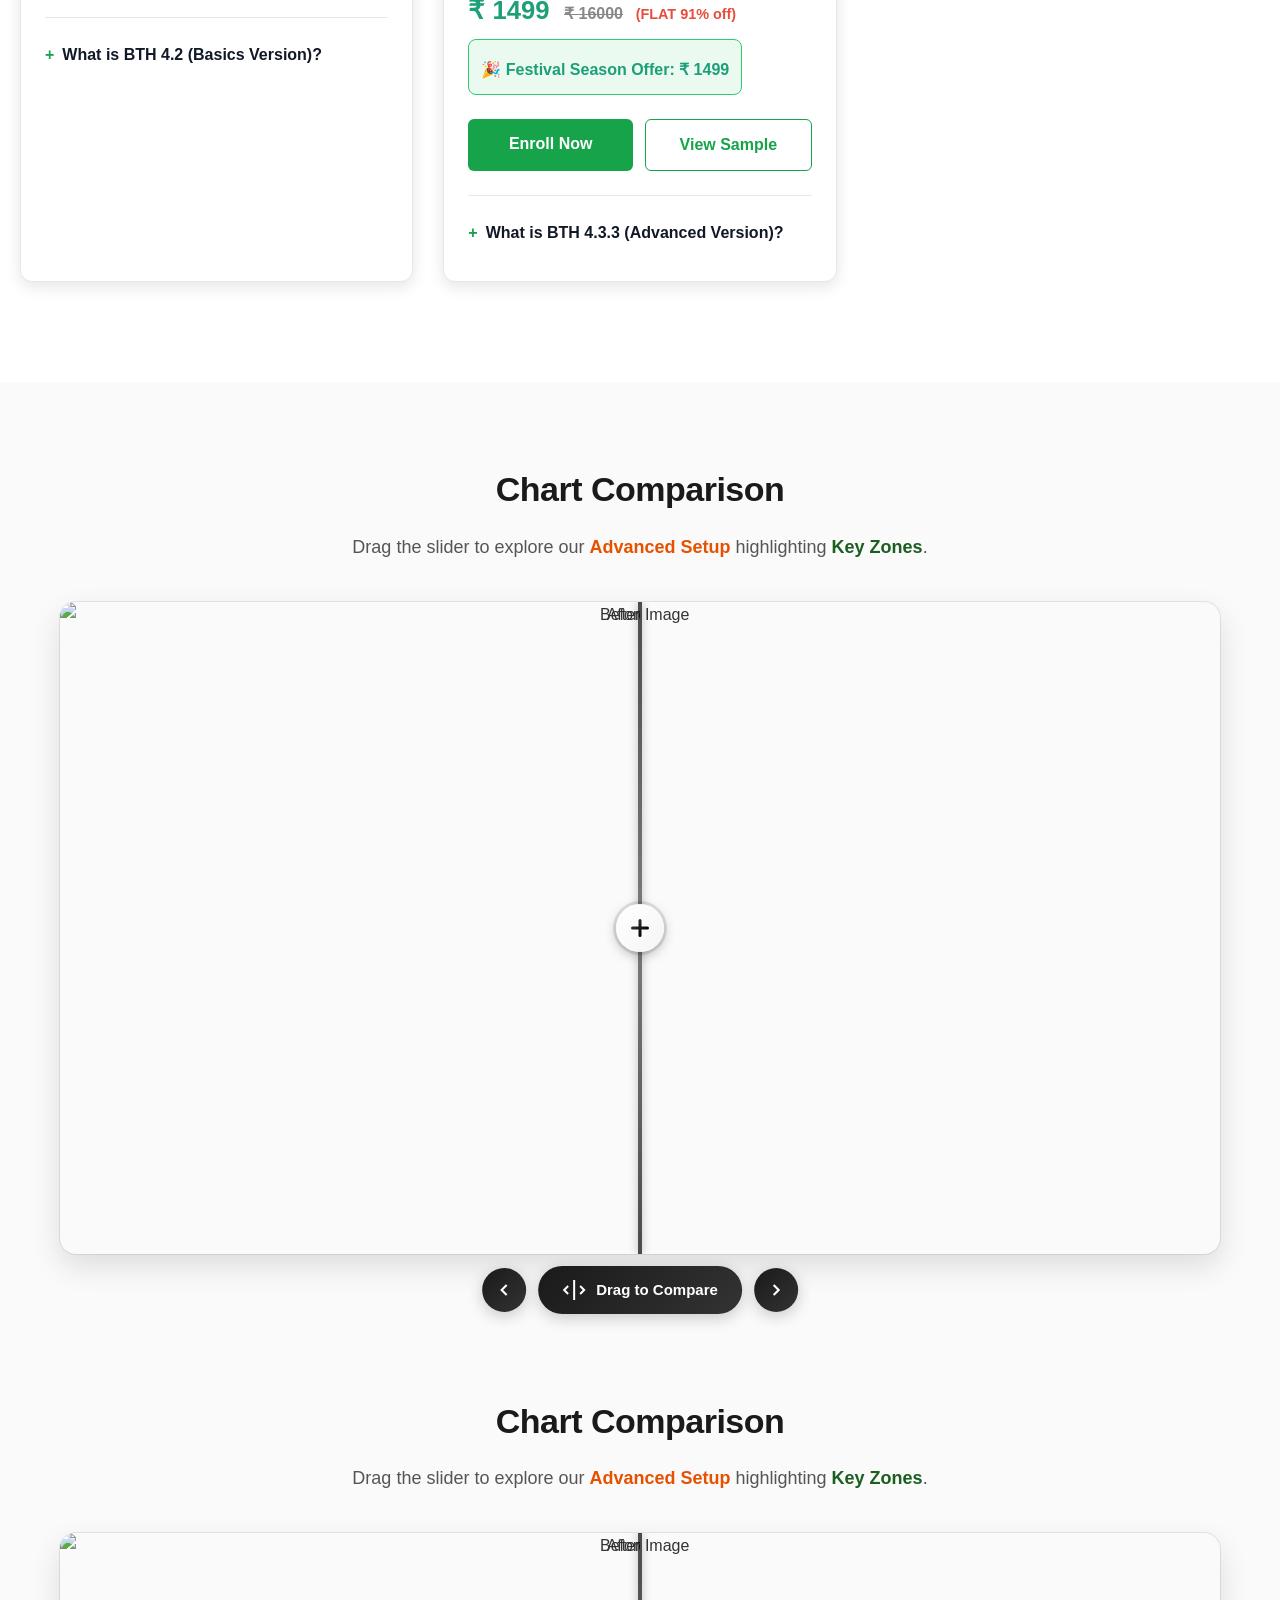
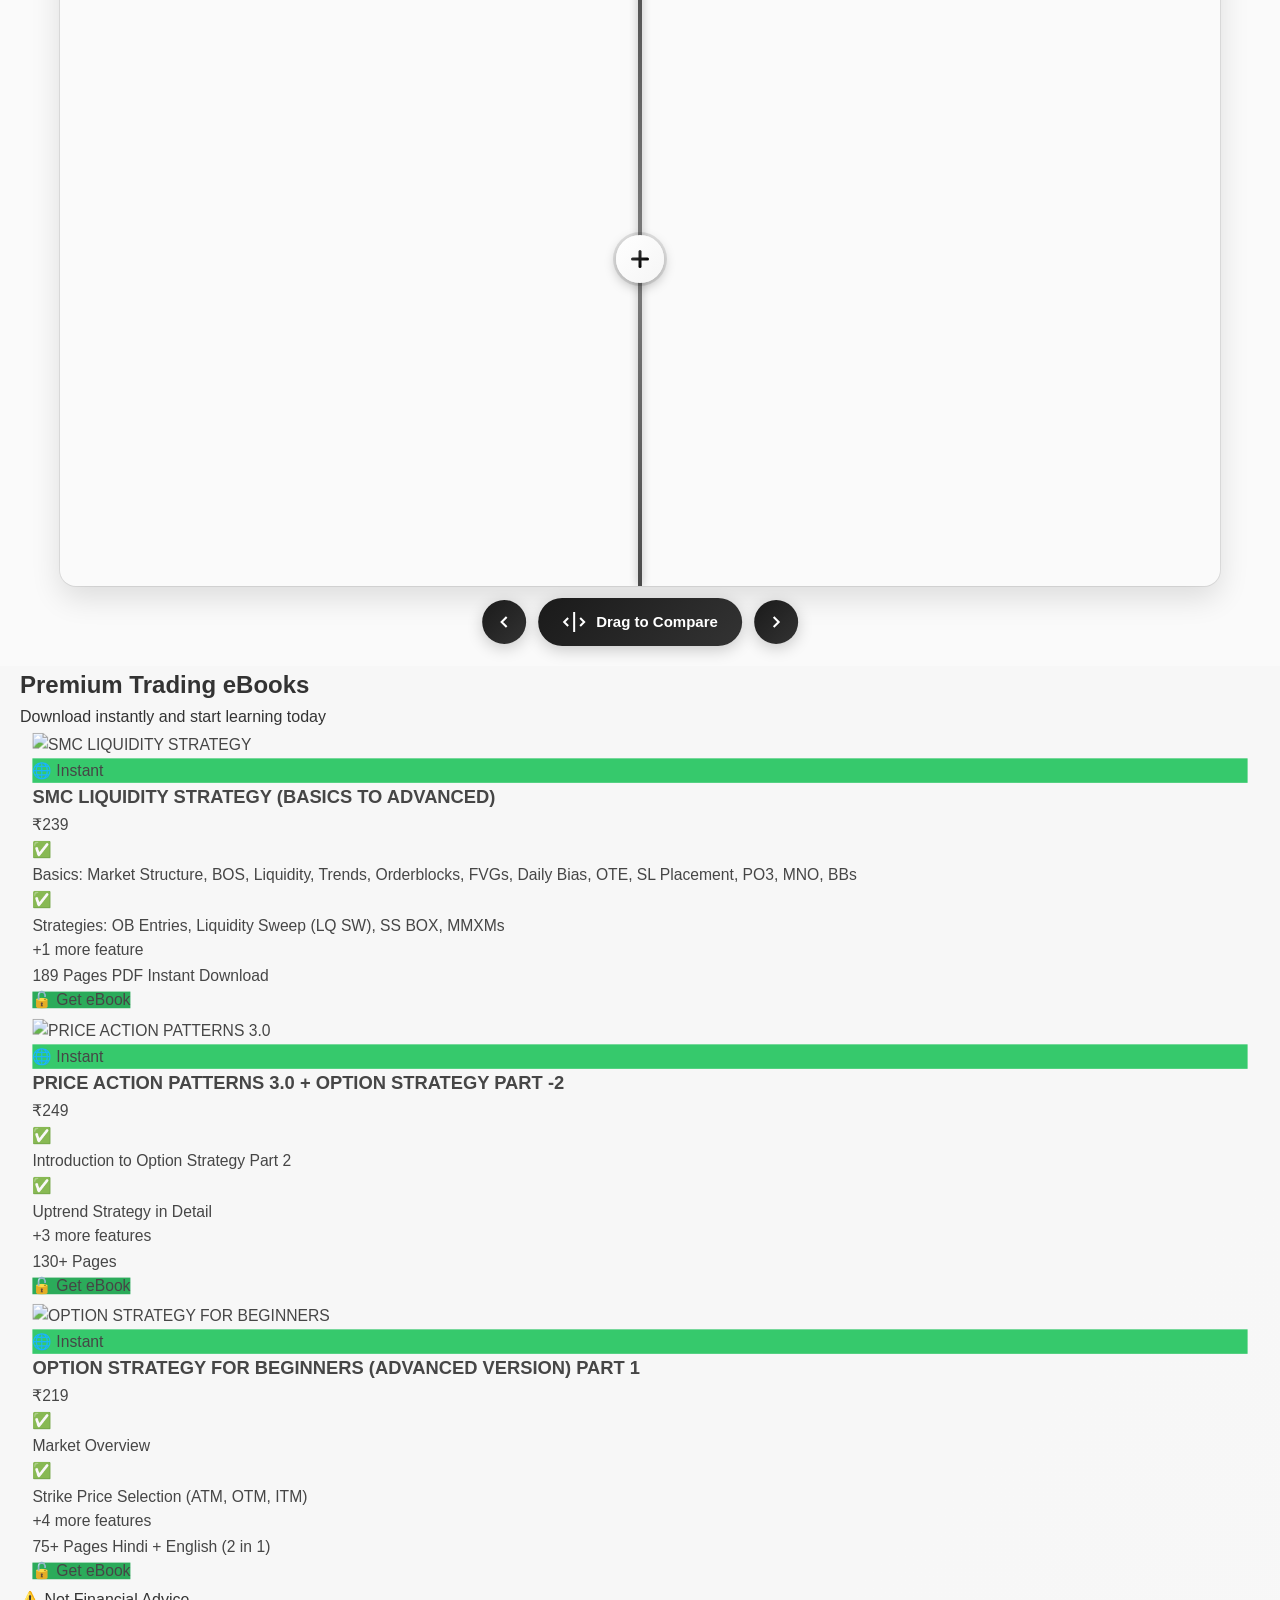
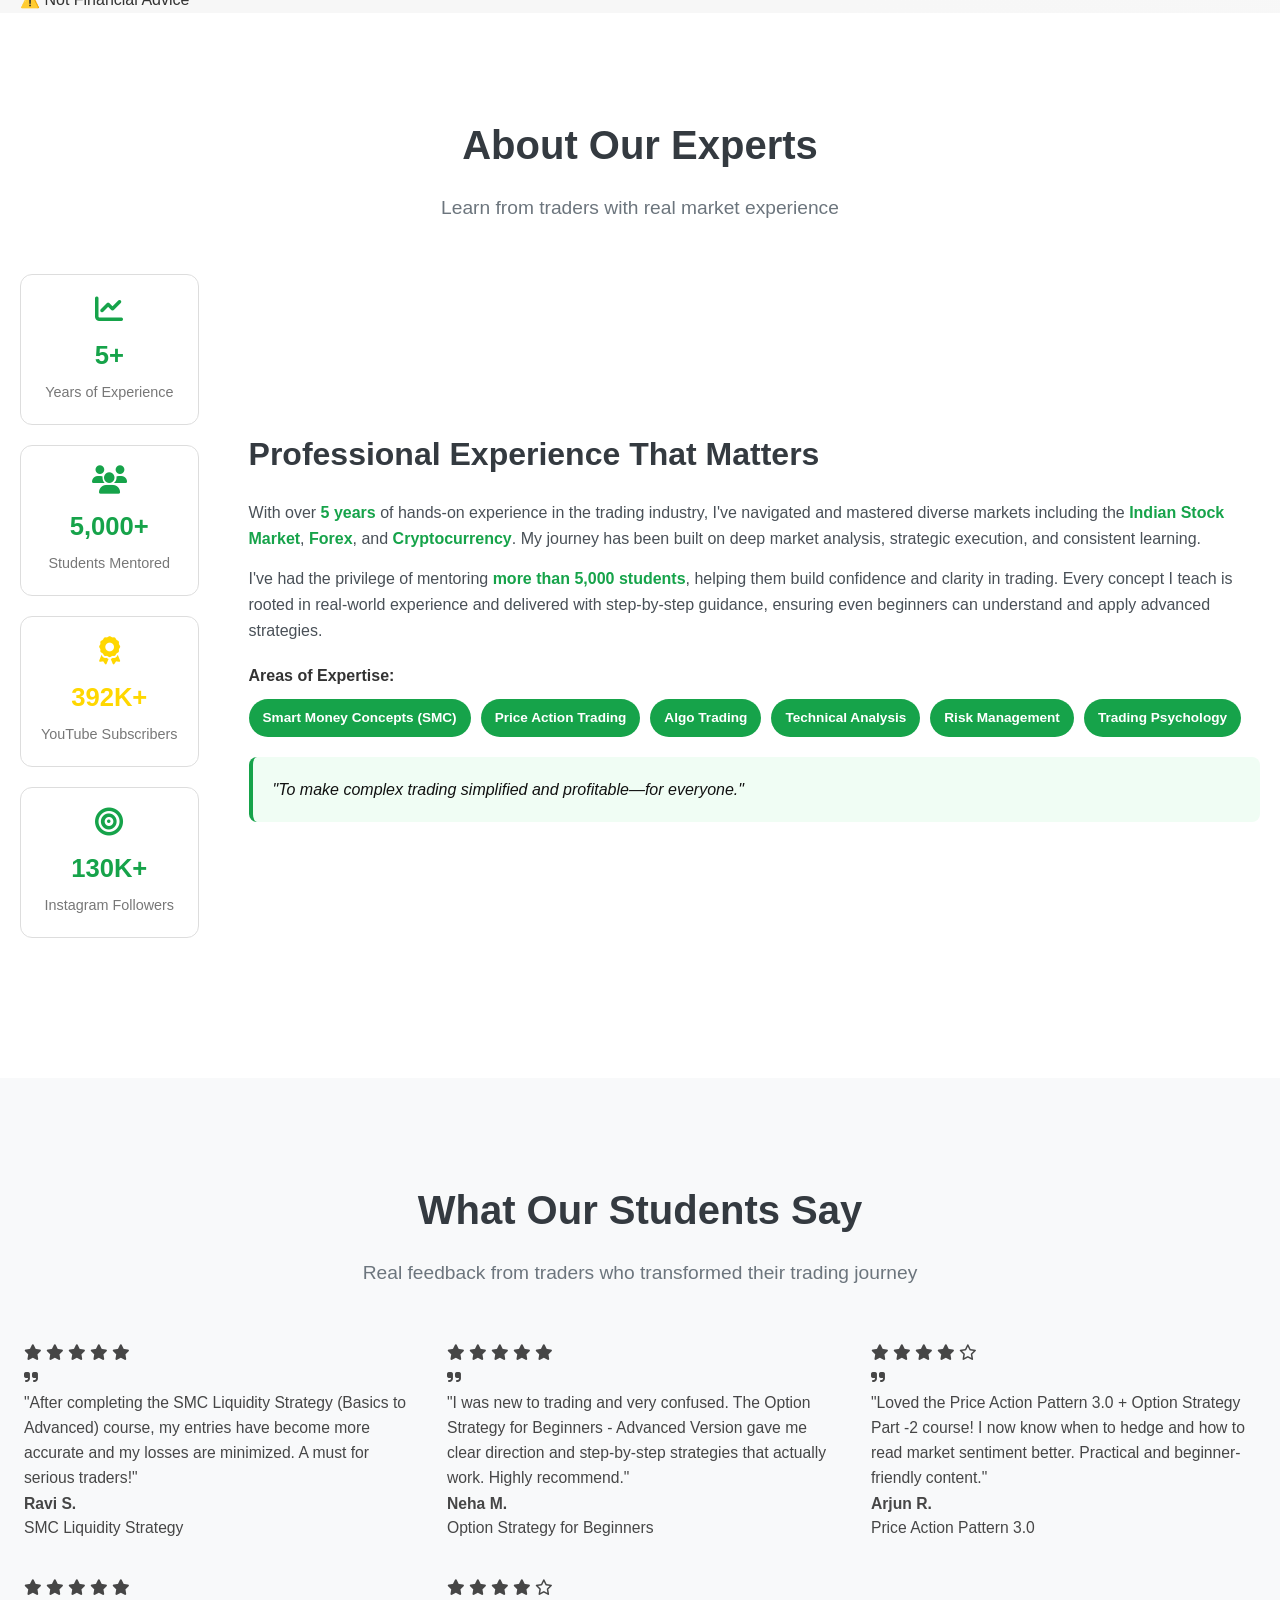
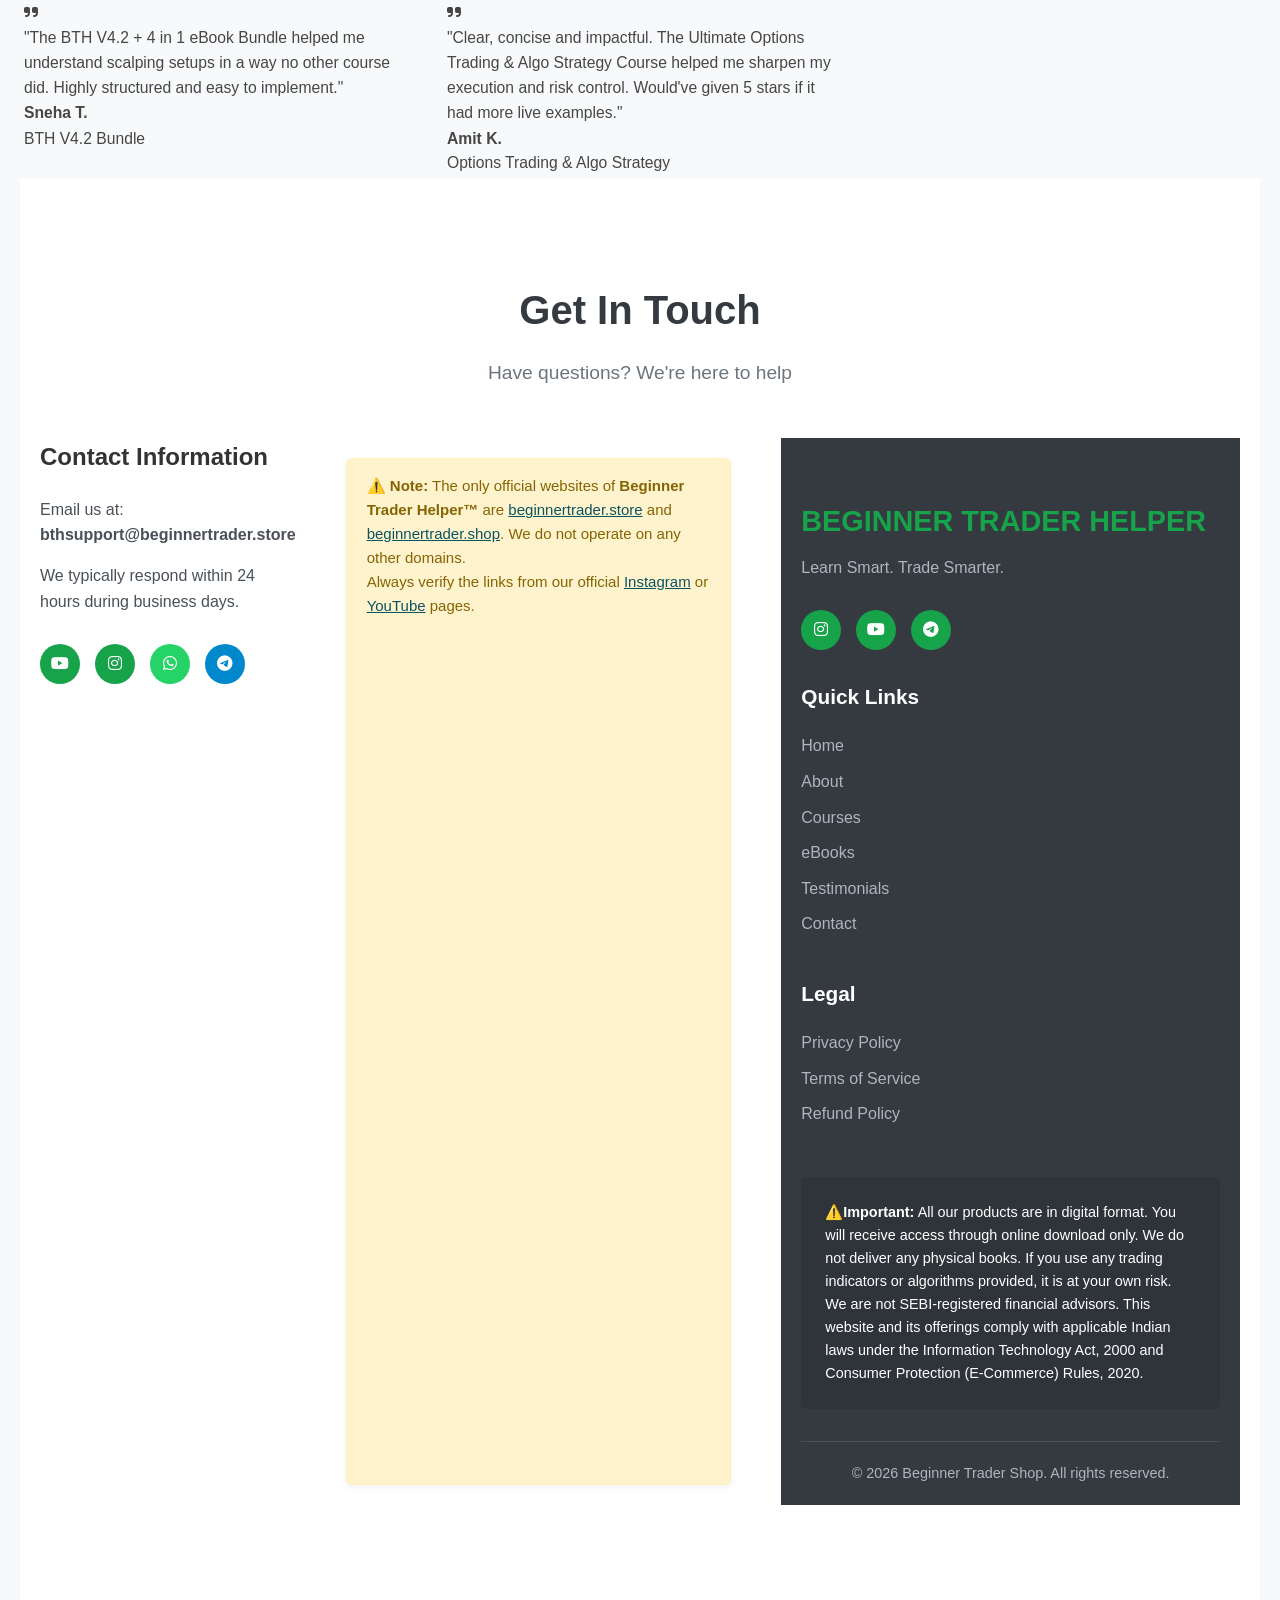
==== commit 065b0ae6: "Update index.html" ====
--- a/index.html
+++ b/index.html
@@ -11,6 +11,128 @@
     <meta property="og:url" content="https://beginnertrader.store">
     <meta name="twitter:card" content="summary_large_image">
     <title>BEGINNER TRADER HELPER - Trading Courses & eBooks</title>
+    
+    <!-- Diwali Sale Popup (Optimized, Smooth Scroll Integrated) -->
+<style>
+  #popupOverlay {
+    position: fixed;
+    top: 0;
+    left: 0;
+    width: 100%;
+    height: 100%;
+    background: rgba(0, 0, 0, 0.7);
+    display: flex;
+    justify-content: center;
+    align-items: center;
+    z-index: 9999;
+    visibility: hidden;
+    opacity: 0;
+    transition: all 0.5s ease-in-out;
+  }
+  #popupOverlay.active {
+    visibility: visible;
+    opacity: 1;
+  }
+  .popupBox {
+    background: linear-gradient(135deg, #1b4332, #2d6a4f);
+    color: #fff;
+    padding: 30px;
+    border-radius: 20px;
+    text-align: center;
+    max-width: 400px;
+    width: 90%;
+    box-shadow: 0 0 25px rgba(0, 0, 0, 0.4);
+    animation: popupAnimation 0.8s ease forwards;
+    position: relative;
+  }
+  @keyframes popupAnimation {
+    0% { transform: scale(0.7); opacity: 0; }
+    100% { transform: scale(1); opacity: 1; }
+  }
+  .popupBox h2 { color: #ffd166; font-size: 1.8rem; margin-bottom: 10px; }
+  .popupBox p { font-size: 1rem; margin-bottom: 20px; line-height: 1.5; }
+  .timer { display: flex; justify-content: center; gap: 10px; font-weight: bold; margin-bottom: 20px; }
+  .timer div { background: #081c15; padding: 10px 15px; border-radius: 10px; font-size: 1.1rem; color: #fff; min-width: 50px; }
+  .popupBtn { display: inline-block; padding: 12px 25px; background: #06d6a0; color: #000; border-radius: 30px; text-decoration: none; font-weight: bold; transition: all 0.3s ease; }
+  .popupBtn:hover { background: #ffd166; color: #000; }
+  .closeBtn { position: absolute; top: 10px; right: 15px; font-size: 1.4rem; color: #fff; cursor: pointer; }
+  .closeBtn:hover { color: #ffd166; }
+</style>
+
+<div id="popupOverlay">
+  <div class="popupBox">
+    <span class="closeBtn" id="closePopup">&times;</span>
+    <h2>🎉 Festival season offer !</h2>
+    <p>Flat <strong>91% OFF</strong> on <strong>BTH ALGO V4.3.3</strong> Course.<br>Limited Time Offer – Grab it Now!</p>
+    <div class="timer">
+      <div id="days">00</div>:
+      <div id="hours">00</div>:
+      <div id="minutes">00</div>:
+      <div id="seconds">00</div>
+    </div>
+    <a href="#courses" id="claimOfferBtn" class="popupBtn">Claim Offer</a>
+  </div>
+</div>
+
+<script>
+  const countdownKey = 'diwaliSaleCountdown';
+  const durationHours = 24;
+  const overlay = document.getElementById('popupOverlay');
+  const closePopup = document.getElementById('closePopup');
+  const claimOfferBtn = document.getElementById('claimOfferBtn');
+
+  function startCountdown() {
+    let targetTime = localStorage.getItem(countdownKey);
+    if (!targetTime) {
+      targetTime = Date.now() + durationHours * 60 * 60 * 1000;
+      localStorage.setItem(countdownKey, targetTime);
+    }
+
+    function updateTimer() {
+      const now = Date.now();
+      const distance = targetTime - now;
+      if (distance <= 0) {
+        document.querySelector('.timer').innerHTML = 'Offer Expired!';
+        localStorage.removeItem(countdownKey);
+        return;
+      }
+      const days = Math.floor(distance / (1000 * 60 * 60 * 24));
+      const hours = Math.floor((distance % (1000 * 60 * 60 * 24)) / (1000 * 60 * 60));
+      const minutes = Math.floor((distance % (1000 * 60 * 60)) / (1000 * 60));
+      const seconds = Math.floor((distance % (1000 * 60)) / 1000);
+      document.getElementById('days').textContent = String(days).padStart(2, '0');
+      document.getElementById('hours').textContent = String(hours).padStart(2, '0');
+      document.getElementById('minutes').textContent = String(minutes).padStart(2, '0');
+      document.getElementById('seconds').textContent = String(seconds).padStart(2, '0');
+    }
+
+    updateTimer();
+    setInterval(updateTimer, 1000);
+  }
+
+  window.addEventListener('load', () => {
+    setTimeout(() => overlay.classList.add('active'), 800);
+    startCountdown();
+  });
+
+  closePopup.addEventListener('click', () => overlay.classList.remove('active'));
+
+  // Smooth scroll on Claim Offer
+  claimOfferBtn.addEventListener('click', (e) => {
+    e.preventDefault();
+    overlay.classList.remove('active');
+    const target = document.querySelector('#courses');
+    if (target) {
+      window.scrollTo({
+        top: target.offsetTop - 80,
+        behavior: 'smooth'
+      });
+    } else {
+      window.location.href = 'https://beginnertrader.shop/#courses';
+    }
+  });
+</script>
+    
     
     <!-- External Resources -->
     <link rel="stylesheet" href="https://cdnjs.cloudflare.com/ajax/libs/font-awesome/6.5.0/css/all.min.css">
@@ -1300,7 +1422,7 @@
 <body>
     <!-- Diwali Special Banner -->
     <div class="diwali-banner" id="diwaliBanner">
-        <p>🪔 Festive Season Offer: Flat 91% OFF on BTH ALGO V4.3.3 Course ! Limited Time Only. 🪔</p>
+        <p>🪔 Festival Season Offer: Flat 91% OFF on BTH ALGO V4.3.3 Course ! Limited Time Only. 🪔</p>
     </div>
 
     <!-- Header -->
@@ -1432,6 +1554,7 @@
                         <p class="course-description">Master price action strategies used by institutional traders worldwide.</p>
                         
                         <div class="course-features">
+                          <div class="feature-item">Language Hindi </div>
                             <div class="feature-item">EBooks covering advanced Price Action & SMC concepts</div>
                             <div class="feature-item">Updated Trading Indicator for better accuracy</div>
                             <div class="feature-item">Full Video Tutorials for easy understanding</div>
@@ -1447,7 +1570,7 @@
                             <!-- First-Time Enroll Offer Box -->
                             <div style="margin-top: 8px; background: #eafaf1; border: 1px solid #2ecc71; padding: 8px 12px; border-radius: 8px; display: inline-block;">
                                 <span style="font-size: 1.0rem; font-weight: bold; color: #1D9F77;">
-                                🎉 Festive Season Offer: ₹ 1499
+                                🎉 Festival Season Offer: ₹ 1499
                                 </span>
                             </div>
                         </div>
@@ -1461,6 +1584,7 @@
                             <h4 class="faq-title">What is BTH 4.3.3 (Advanced Version)?</h4>
                             <div class="faq-content">
                                 <div class="faq-item">BTH 4.3.3 Advanced Version is a complete trading solution that includes:</div>
+                                <div class="faq-item">✅ Language Hindi </div>
                                 <div class="faq-item">✅ EBooks covering advanced Price Action & SMC concepts</div>
                                 <div class="faq-item">✅ Updated Trading Indicator for better accuracy</div>
                                 <div class="faq-item">✅ Full Video Tutorials for easy understanding</div>
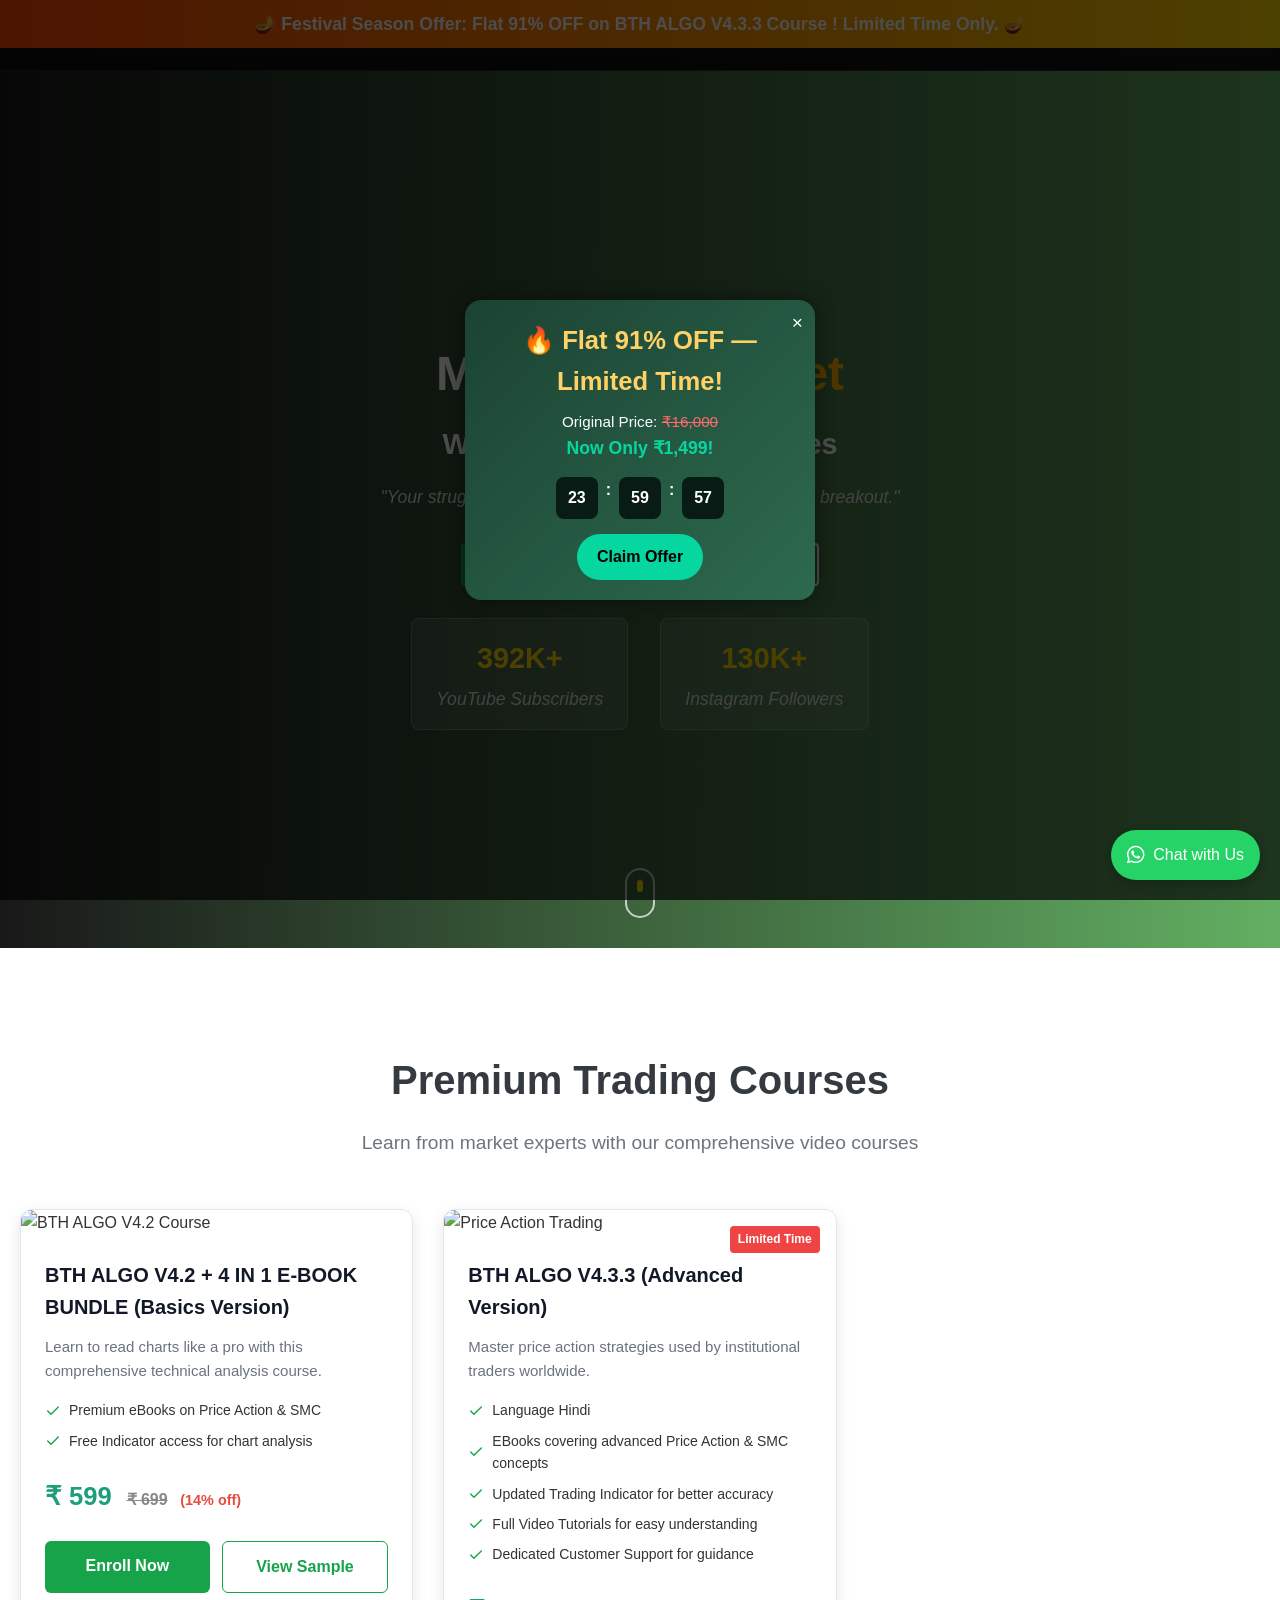
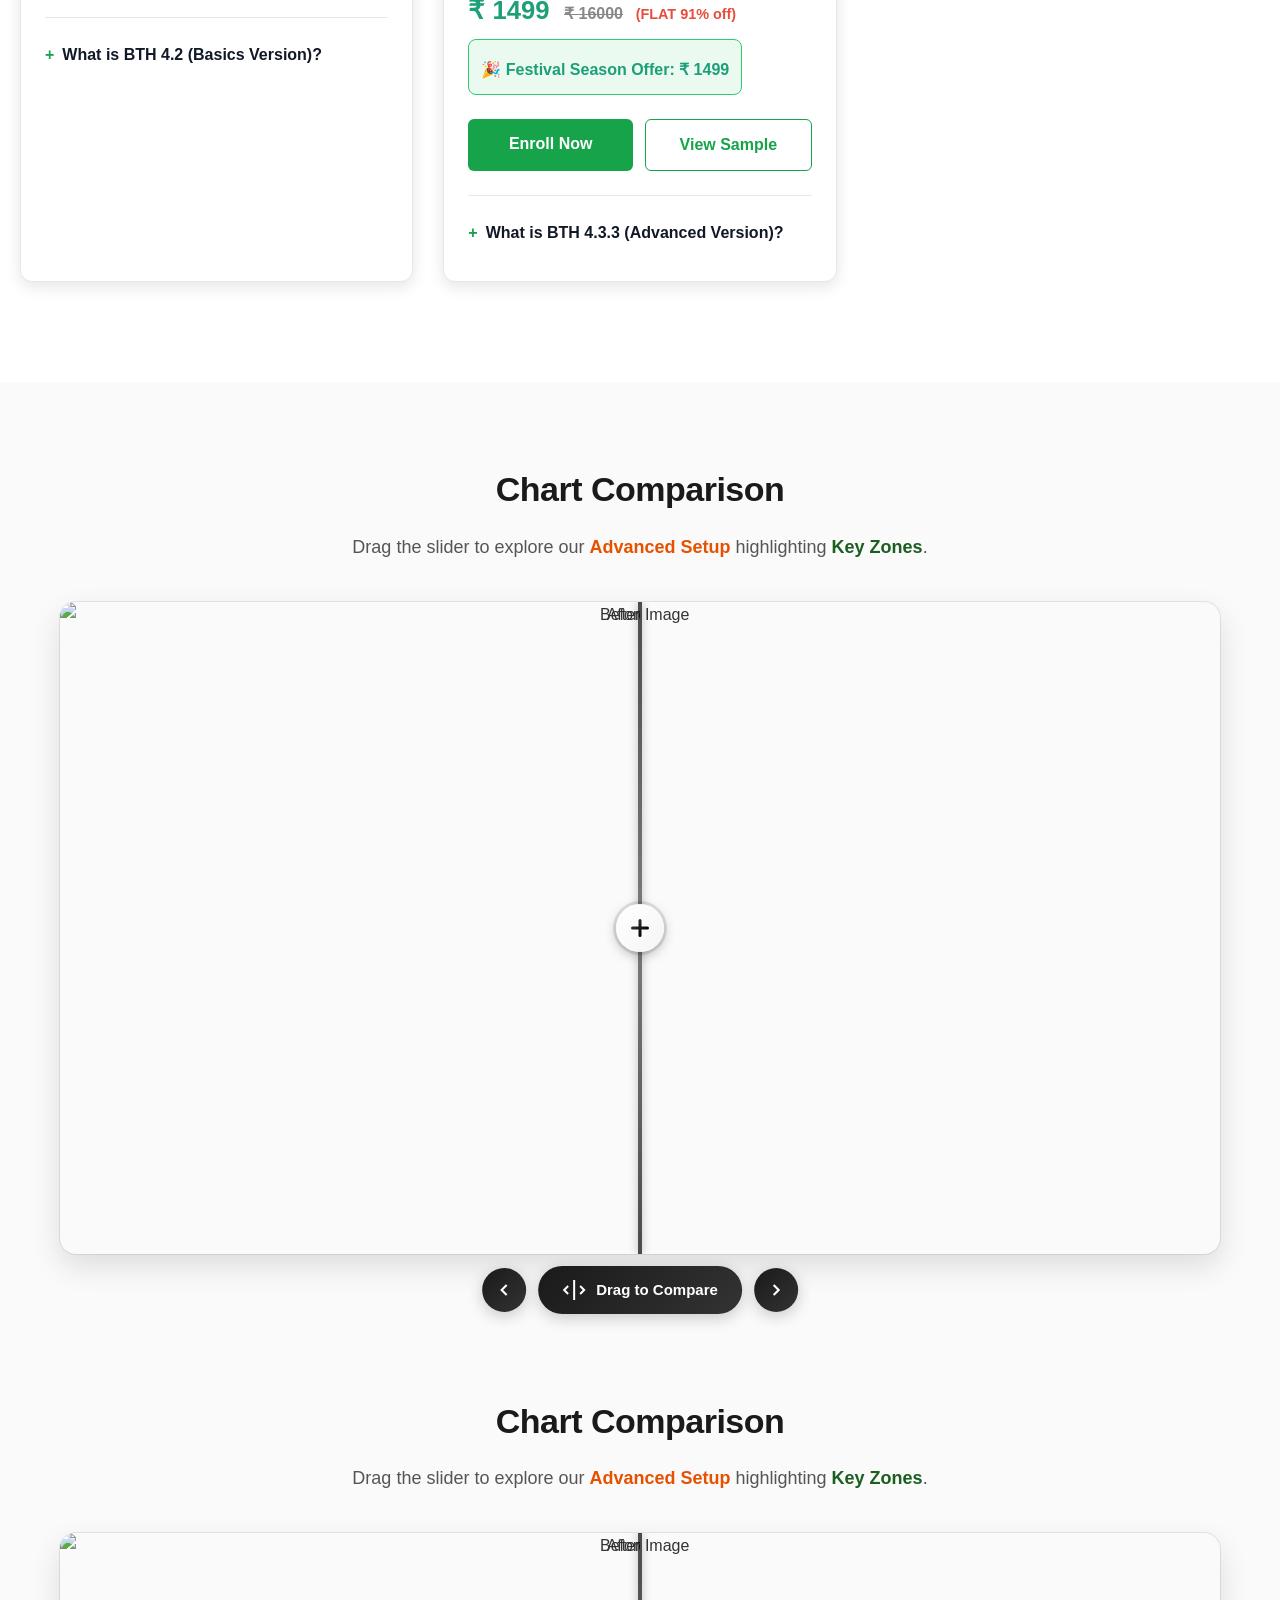
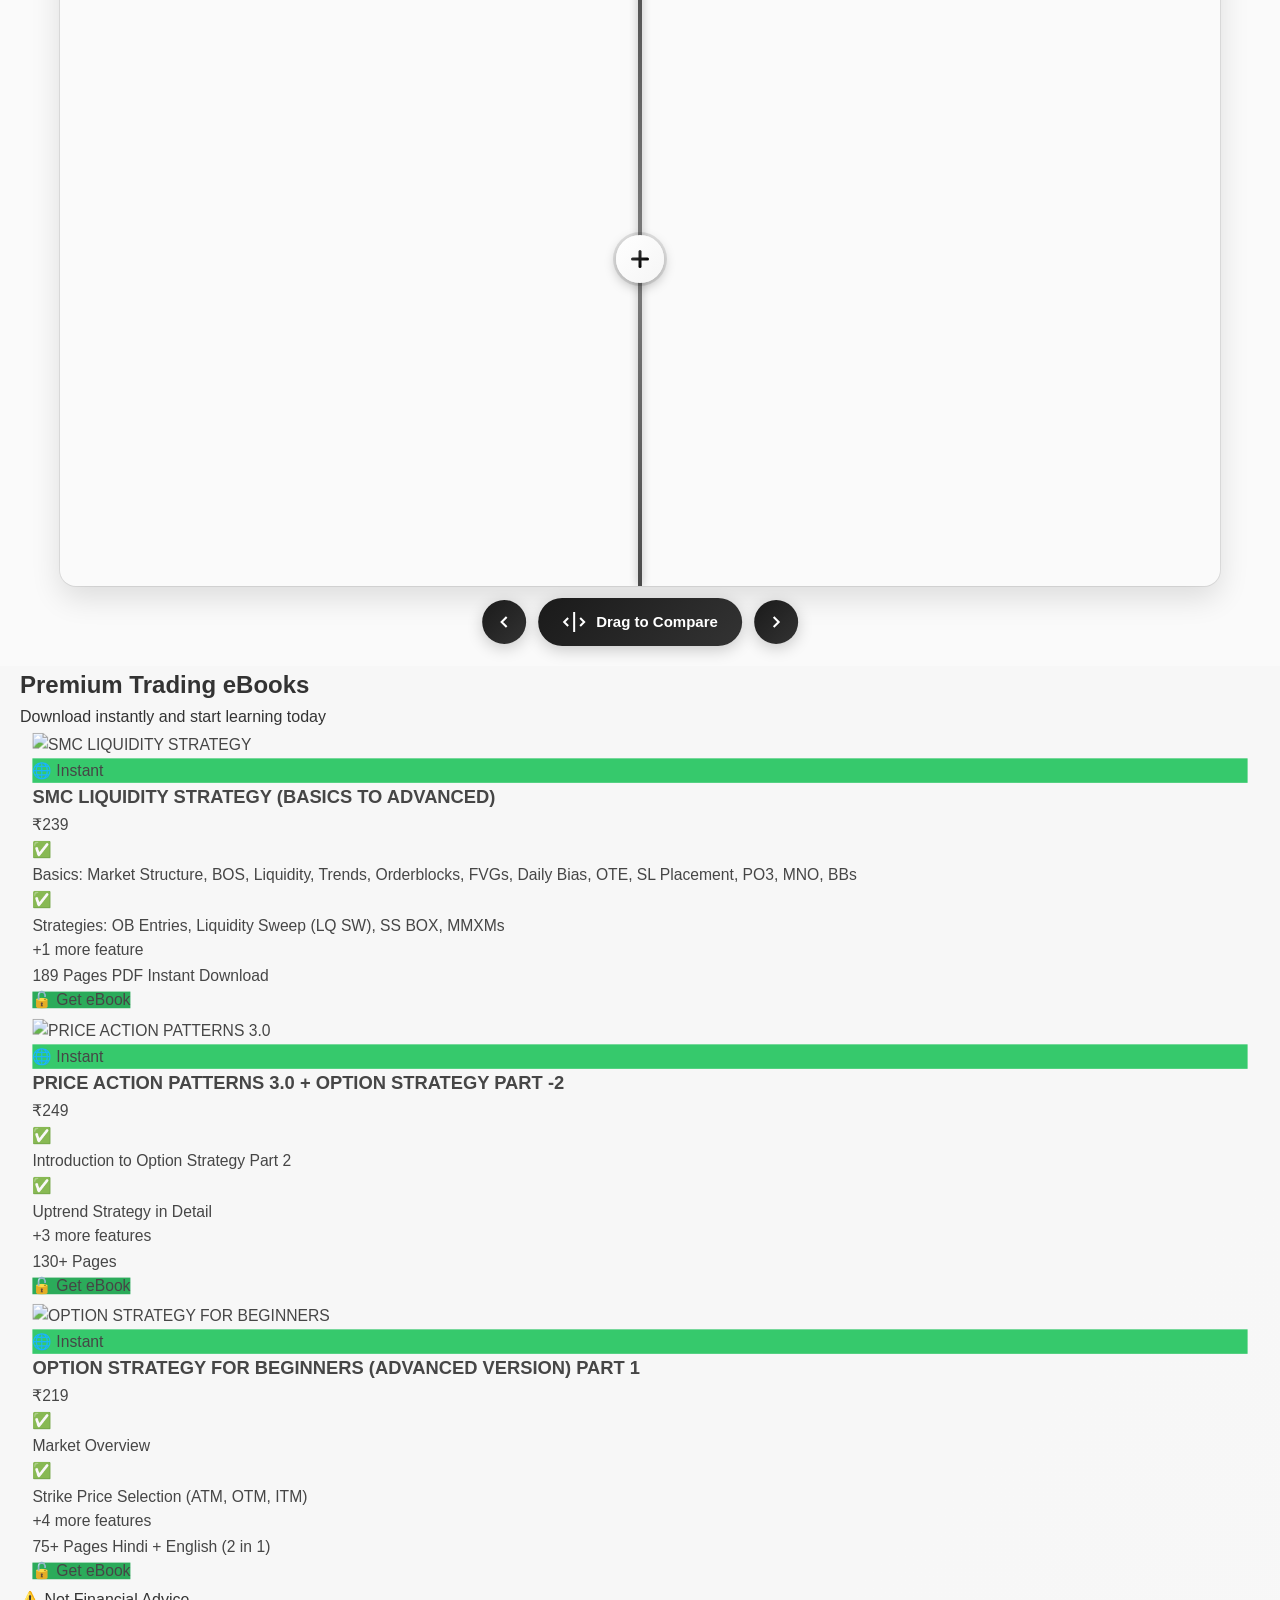
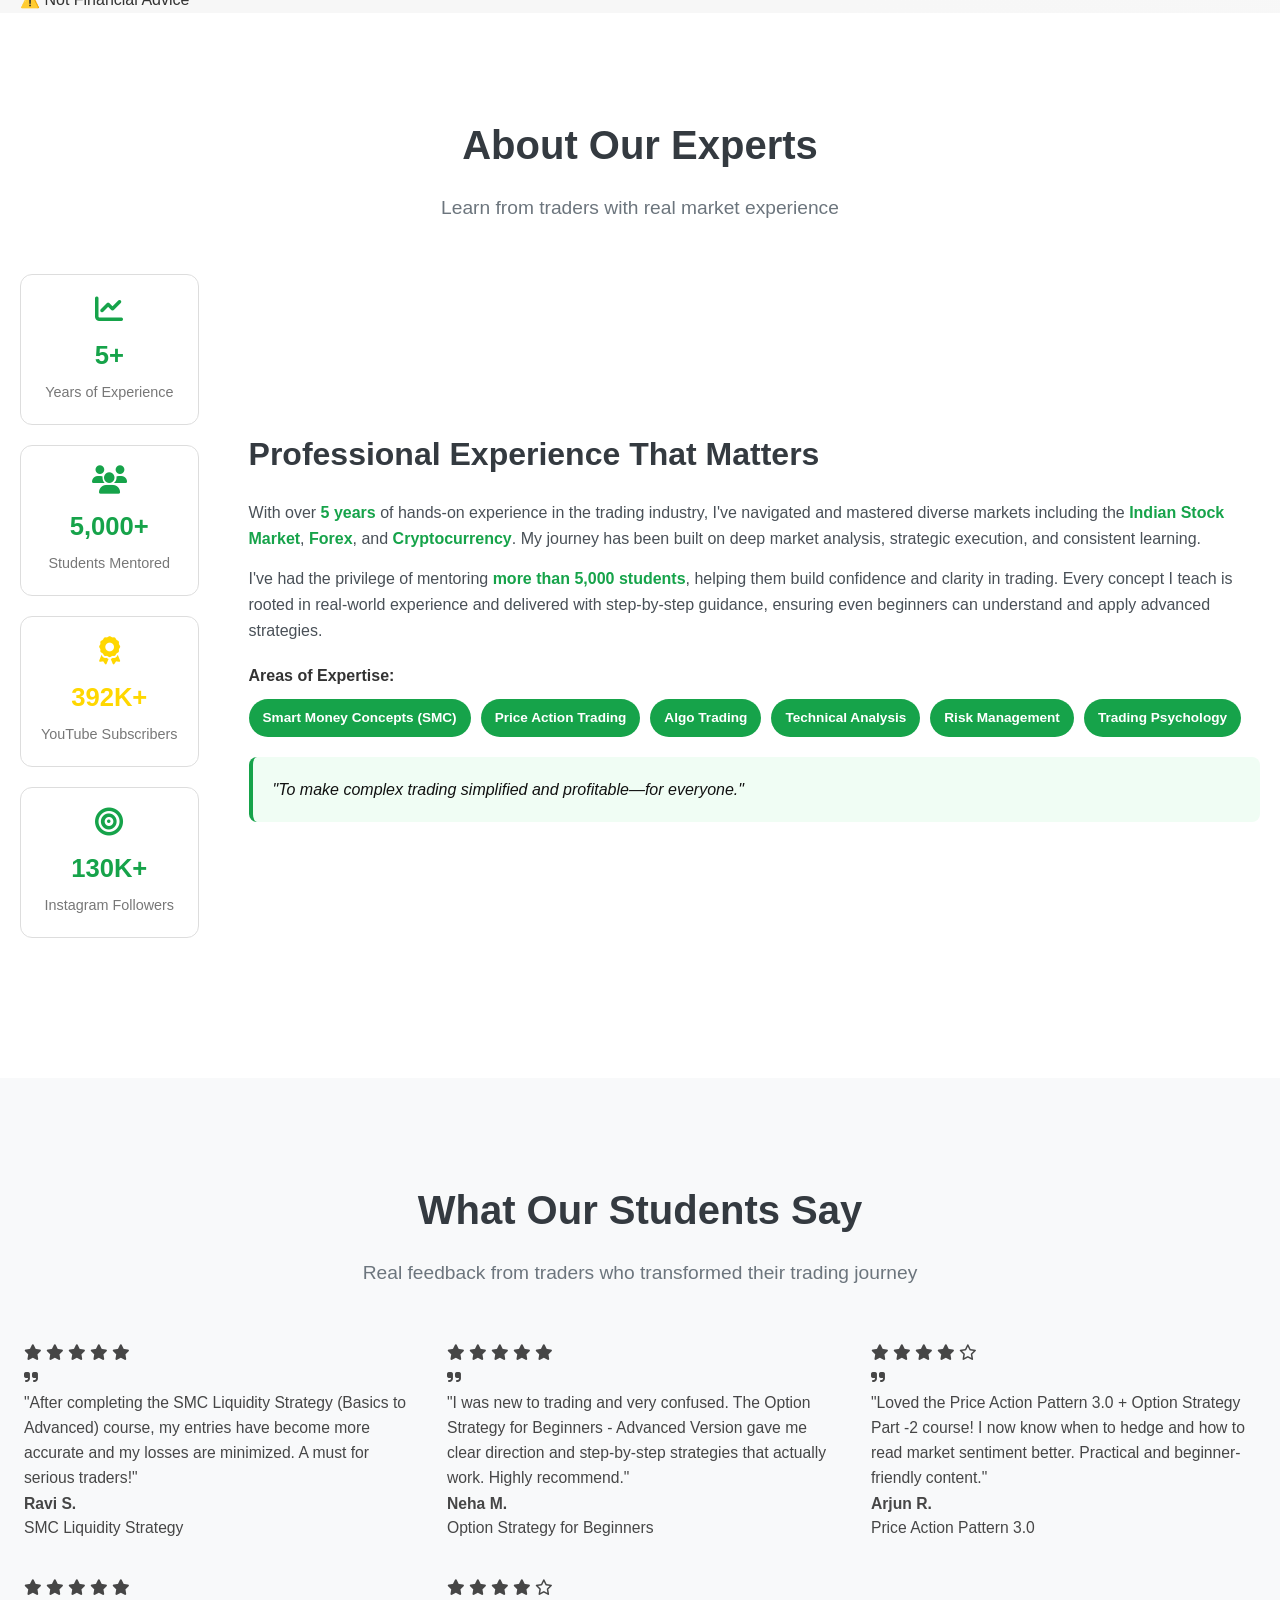
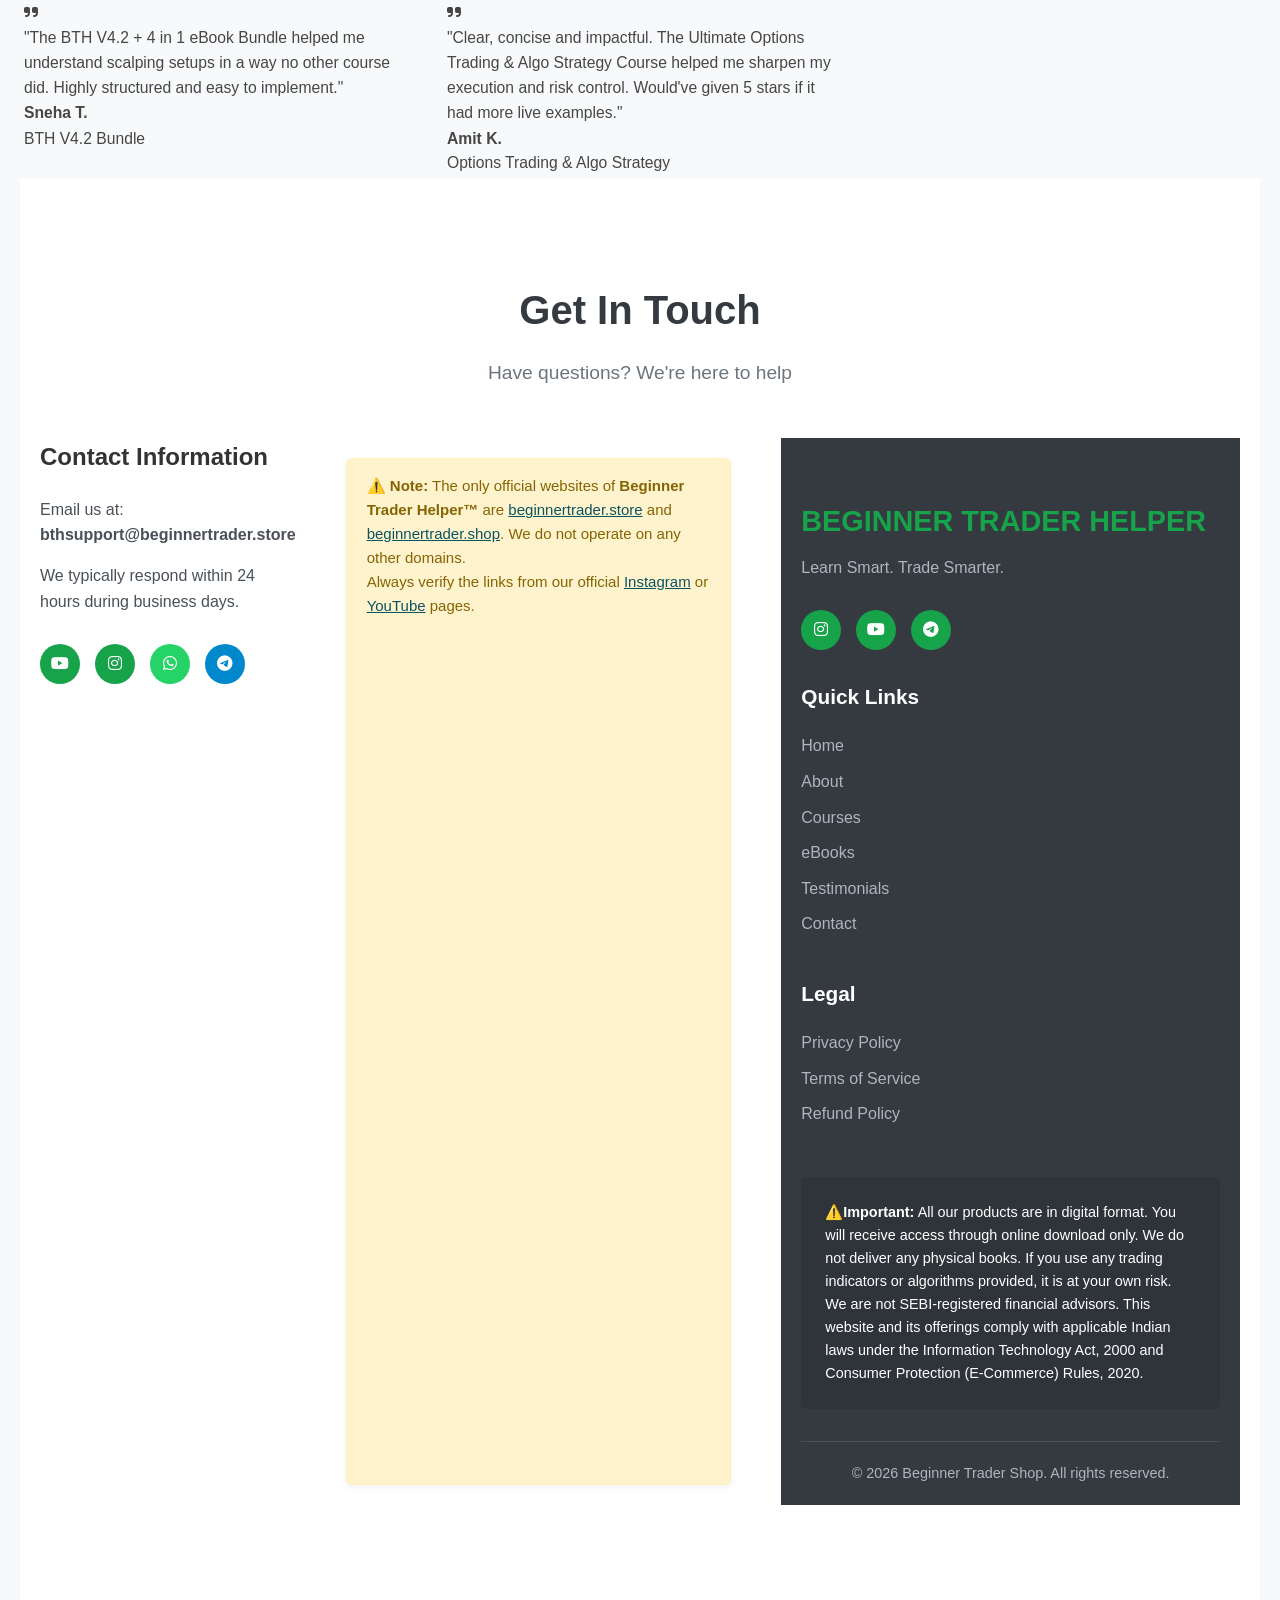
==== commit 1cf710a0: "Update index.html" ====
--- a/index.html
+++ b/index.html
@@ -11,128 +11,95 @@
     <meta property="og:url" content="https://beginnertrader.store">
     <meta name="twitter:card" content="summary_large_image">
     <title>BEGINNER TRADER HELPER - Trading Courses & eBooks</title>
-    
-    <!-- Diwali Sale Popup (Optimized, Smooth Scroll Integrated) -->
-<style>
-  #popupOverlay {
-    position: fixed;
-    top: 0;
-    left: 0;
-    width: 100%;
-    height: 100%;
-    background: rgba(0, 0, 0, 0.7);
-    display: flex;
-    justify-content: center;
-    align-items: center;
-    z-index: 9999;
-    visibility: hidden;
-    opacity: 0;
-    transition: all 0.5s ease-in-out;
-  }
-  #popupOverlay.active {
-    visibility: visible;
-    opacity: 1;
-  }
-  .popupBox {
-    background: linear-gradient(135deg, #1b4332, #2d6a4f);
-    color: #fff;
-    padding: 30px;
-    border-radius: 20px;
-    text-align: center;
-    max-width: 400px;
-    width: 90%;
-    box-shadow: 0 0 25px rgba(0, 0, 0, 0.4);
-    animation: popupAnimation 0.8s ease forwards;
-    position: relative;
-  }
-  @keyframes popupAnimation {
-    0% { transform: scale(0.7); opacity: 0; }
-    100% { transform: scale(1); opacity: 1; }
-  }
-  .popupBox h2 { color: #ffd166; font-size: 1.8rem; margin-bottom: 10px; }
-  .popupBox p { font-size: 1rem; margin-bottom: 20px; line-height: 1.5; }
-  .timer { display: flex; justify-content: center; gap: 10px; font-weight: bold; margin-bottom: 20px; }
-  .timer div { background: #081c15; padding: 10px 15px; border-radius: 10px; font-size: 1.1rem; color: #fff; min-width: 50px; }
-  .popupBtn { display: inline-block; padding: 12px 25px; background: #06d6a0; color: #000; border-radius: 30px; text-decoration: none; font-weight: bold; transition: all 0.3s ease; }
-  .popupBtn:hover { background: #ffd166; color: #000; }
-  .closeBtn { position: absolute; top: 10px; right: 15px; font-size: 1.4rem; color: #fff; cursor: pointer; }
-  .closeBtn:hover { color: #ffd166; }
-</style>
-
-<div id="popupOverlay">
-  <div class="popupBox">
-    <span class="closeBtn" id="closePopup">&times;</span>
-    <h2>🎉 Festival season offer !</h2>
-    <p>Flat <strong>91% OFF</strong> on <strong>BTH ALGO V4.3.3</strong> Course.<br>Limited Time Offer – Grab it Now!</p>
-    <div class="timer">
-      <div id="days">00</div>:
-      <div id="hours">00</div>:
-      <div id="minutes">00</div>:
-      <div id="seconds">00</div>
+   
+   <!-- Beginner Trader Limited Offer Popup (Smaller & Persistent Timer) -->
+<div id="offerPopup" style="position:fixed;top:0;left:0;width:100%;height:100%;background:rgba(0,0,0,0.7);display:flex;justify-content:center;align-items:center;z-index:9999;visibility:hidden;opacity:0;transition:all .5s ease-in-out;">
+  <div style="background:linear-gradient(135deg,#1b4332,#2d6a4f);color:#fff;padding:20px 20px;border-radius:16px;text-align:center;max-width:350px;width:85%;box-shadow:0 0 20px rgba(0,0,0,0.4);position:relative;animation:popupIn .8s ease forwards;">
+    <span onclick="closeOfferPopup()" style="position:absolute;top:8px;right:12px;font-size:1.2rem;color:#fff;cursor:pointer;">&times;</span>
+    <h2 style="color:#ffd166;font-size:1.6rem;margin-bottom:8px;">🔥 Flat 91% OFF — Limited Time!</h2>
+    <p style="margin-bottom:15px;font-size:0.95rem;">
+      Original Price: <del style="color:#ff6b6b;">₹16,000</del><br>
+      <strong style="font-size:1.1rem;color:#06d6a0;">Now Only ₹1,499!</strong>
+    </p>
+
+    <div id="countdownTimer" style="display:flex;justify-content:center;gap:8px;font-weight:bold;margin-bottom:15px;">
+      <div style="background:#081c15;padding:8px 12px;border-radius:8px;min-width:40px;">00</div>:
+      <div style="background:#081c15;padding:8px 12px;border-radius:8px;min-width:40px;">00</div>:
+      <div style="background:#081c15;padding:8px 12px;border-radius:8px;min-width:40px;">00</div>:
+      <div style="background:#081c15;padding:8px 12px;border-radius:8px;min-width:40px;">00</div>
     </div>
-    <a href="#courses" id="claimOfferBtn" class="popupBtn">Claim Offer</a>
+
+    <a href="#courses" id="claimOfferBtn" style="display:inline-block;padding:10px 20px;background:#06d6a0;color:#000;border-radius:25px;text-decoration:none;font-weight:bold;">Claim Offer</a>
   </div>
 </div>
 
+<style>
+@keyframes popupIn {
+  0% { transform:scale(.7); opacity:0; }
+  100% { transform:scale(1); opacity:1; }
+}
+</style>
+
 <script>
-  const countdownKey = 'diwaliSaleCountdown';
-  const durationHours = 24;
-  const overlay = document.getElementById('popupOverlay');
-  const closePopup = document.getElementById('closePopup');
-  const claimOfferBtn = document.getElementById('claimOfferBtn');
+(function(){
+  const overlay = document.getElementById('offerPopup');
+  const countdownKey = 'beginnerTraderOffer';
+  const duration = 24*60*60*1000; // 24 hours
 
   function startCountdown() {
-    let targetTime = localStorage.getItem(countdownKey);
-    if (!targetTime) {
-      targetTime = Date.now() + durationHours * 60 * 60 * 1000;
-      localStorage.setItem(countdownKey, targetTime);
+    let target = localStorage.getItem(countdownKey);
+    if (!target) {
+      target = Date.now() + duration;
+      localStorage.setItem(countdownKey, target);
     }
 
-    function updateTimer() {
+    function update() {
       const now = Date.now();
-      const distance = targetTime - now;
-      if (distance <= 0) {
-        document.querySelector('.timer').innerHTML = 'Offer Expired!';
+      const diff = target - now;
+      if (diff <= 0) {
+        document.getElementById('countdownTimer').textContent = 'Offer Expired!';
         localStorage.removeItem(countdownKey);
         return;
       }
-      const days = Math.floor(distance / (1000 * 60 * 60 * 24));
-      const hours = Math.floor((distance % (1000 * 60 * 60 * 24)) / (1000 * 60 * 60));
-      const minutes = Math.floor((distance % (1000 * 60 * 60)) / (1000 * 60));
-      const seconds = Math.floor((distance % (1000 * 60)) / 1000);
-      document.getElementById('days').textContent = String(days).padStart(2, '0');
-      document.getElementById('hours').textContent = String(hours).padStart(2, '0');
-      document.getElementById('minutes').textContent = String(minutes).padStart(2, '0');
-      document.getElementById('seconds').textContent = String(seconds).padStart(2, '0');
+      const h = Math.floor((diff/(1000*60*60)) % 24);
+      const m = Math.floor((diff/(1000*60)) % 60);
+      const s = Math.floor((diff/1000) % 60);
+      document.getElementById('countdownTimer').innerHTML =
+        `<div style="background:#081c15;padding:8px 12px;border-radius:8px;min-width:40px;">${String(h).padStart(2,'0')}</div>:
+         <div style="background:#081c15;padding:8px 12px;border-radius:8px;min-width:40px;">${String(m).padStart(2,'0')}</div>:
+         <div style="background:#081c15;padding:8px 12px;border-radius:8px;min-width:40px;">${String(s).padStart(2,'0')}</div>`;
     }
-
-    updateTimer();
-    setInterval(updateTimer, 1000);
+    update();
+    setInterval(update, 1000);
   }
 
   window.addEventListener('load', () => {
-    setTimeout(() => overlay.classList.add('active'), 800);
+    setTimeout(() => overlay.style.visibility='visible', 800);
+    setTimeout(() => overlay.style.opacity='1', 900);
     startCountdown();
   });
 
-  closePopup.addEventListener('click', () => overlay.classList.remove('active'));
-
-  // Smooth scroll on Claim Offer
-  claimOfferBtn.addEventListener('click', (e) => {
+  document.getElementById('claimOfferBtn').addEventListener('click', function(e) {
     e.preventDefault();
-    overlay.classList.remove('active');
+    closeOfferPopup();
     const target = document.querySelector('#courses');
     if (target) {
       window.scrollTo({
-        top: target.offsetTop - 80,
+        top: target.offsetTop - 50,
         behavior: 'smooth'
       });
-    } else {
-      window.location.href = 'https://beginnertrader.shop/#courses';
     }
   });
+})();
+
+function closeOfferPopup() {
+  const overlay = document.getElementById('offerPopup');
+  overlay.style.opacity = '0';
+  setTimeout(() => overlay.style.visibility = 'hidden', 400);
+}
 </script>
-    
+
+   
     
     <!-- External Resources -->
     <link rel="stylesheet" href="https://cdnjs.cloudflare.com/ajax/libs/font-awesome/6.5.0/css/all.min.css">
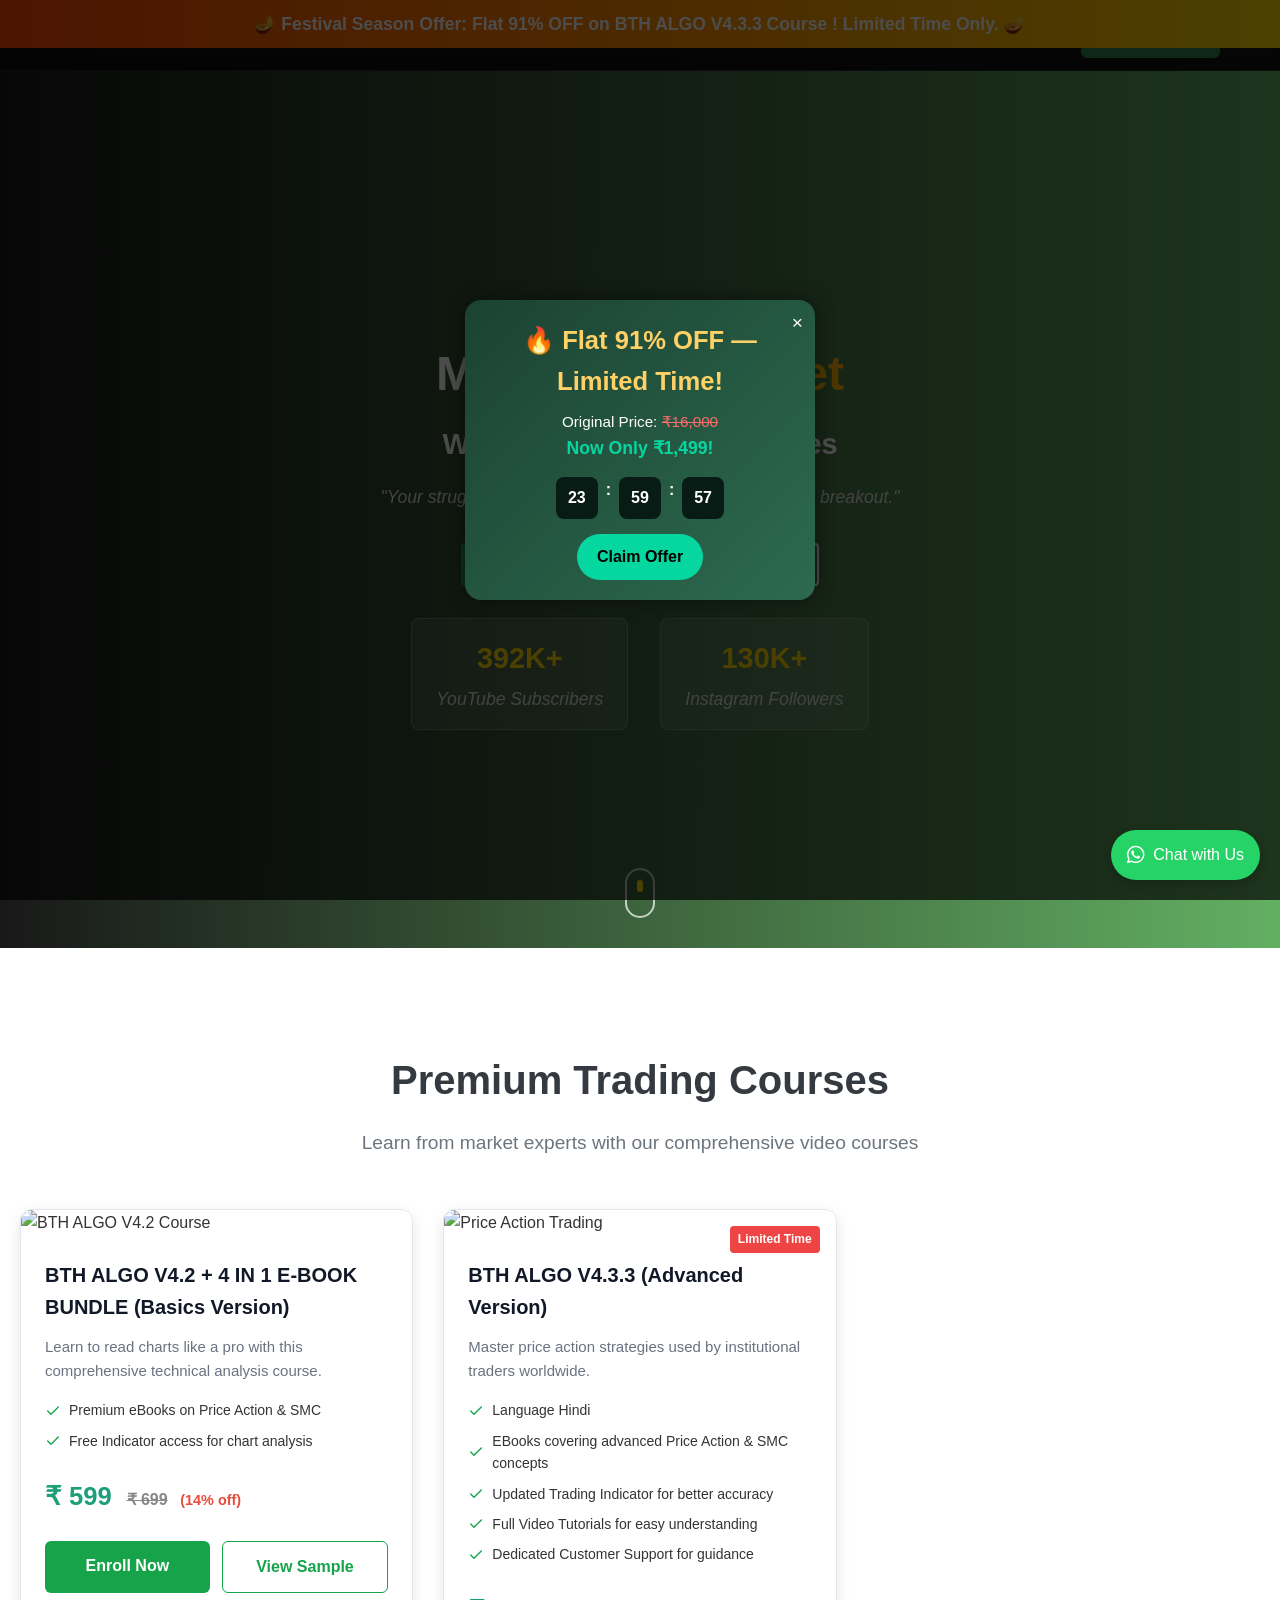
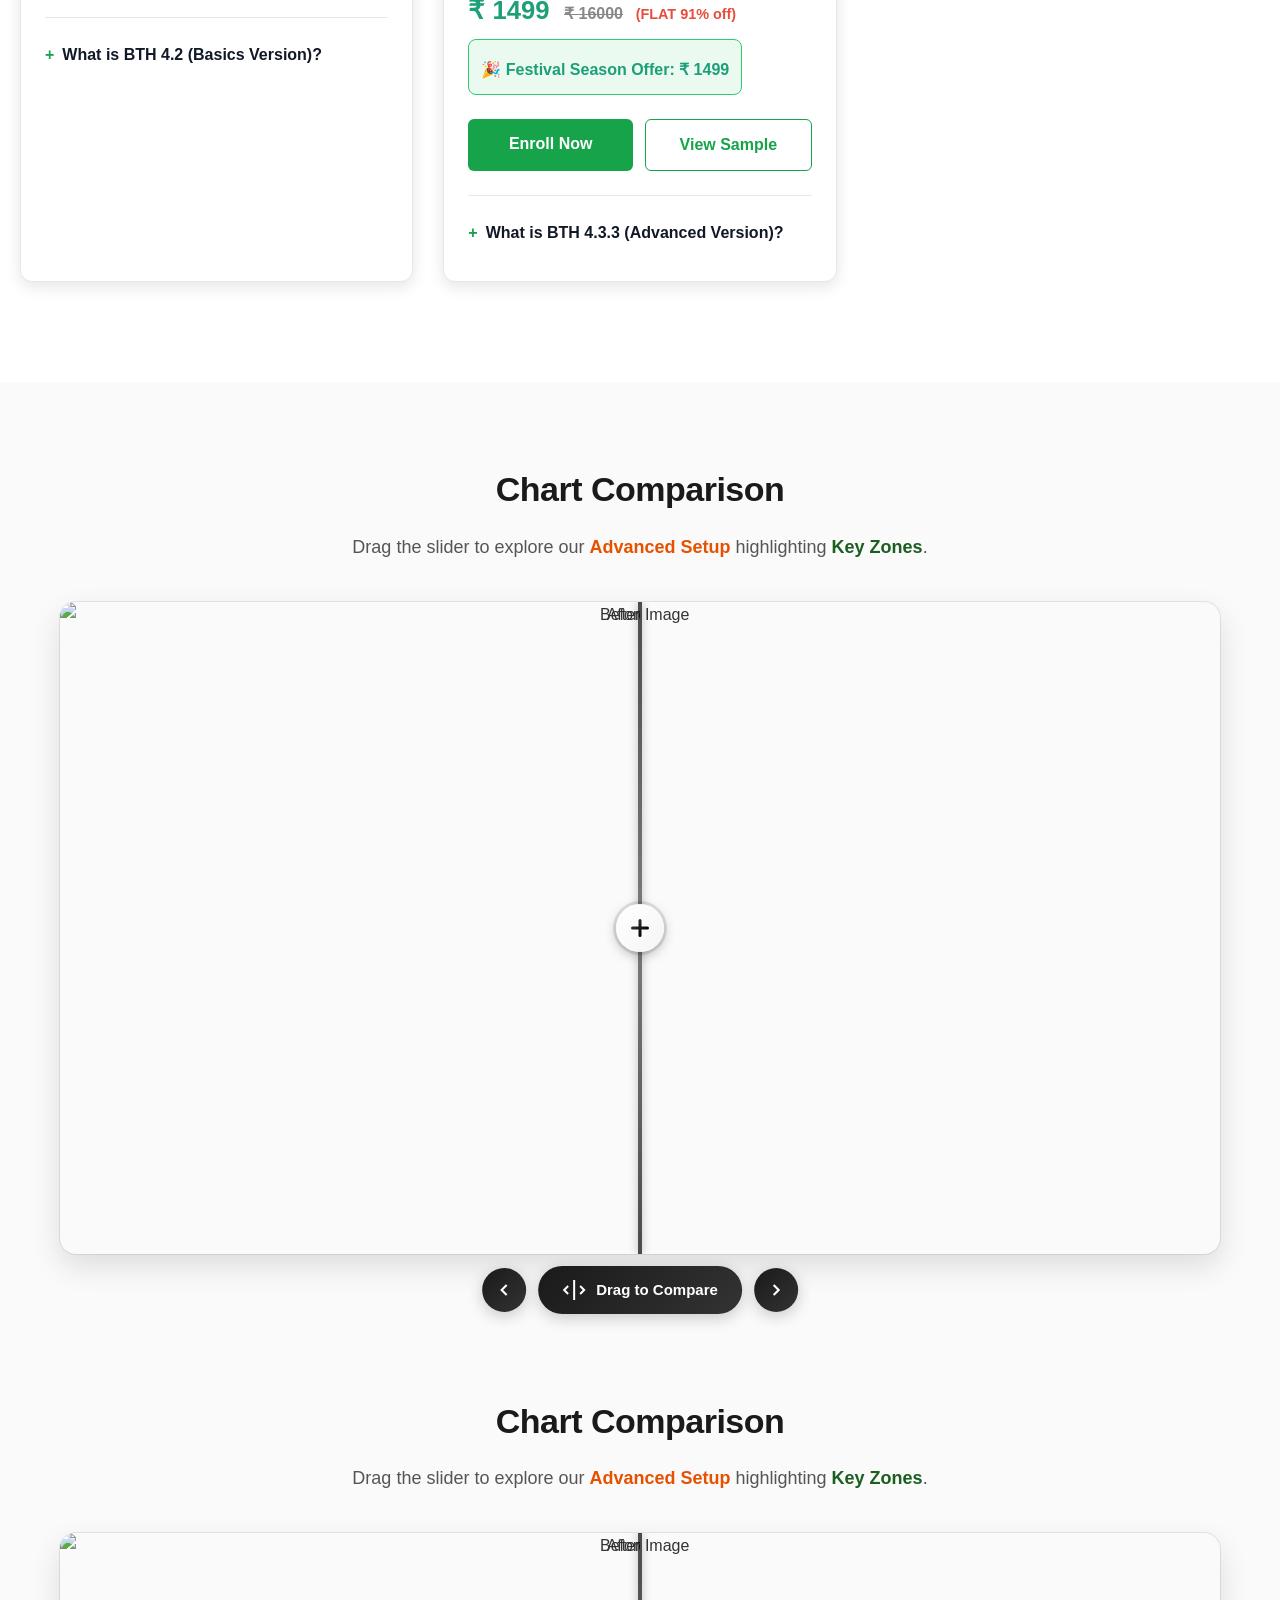
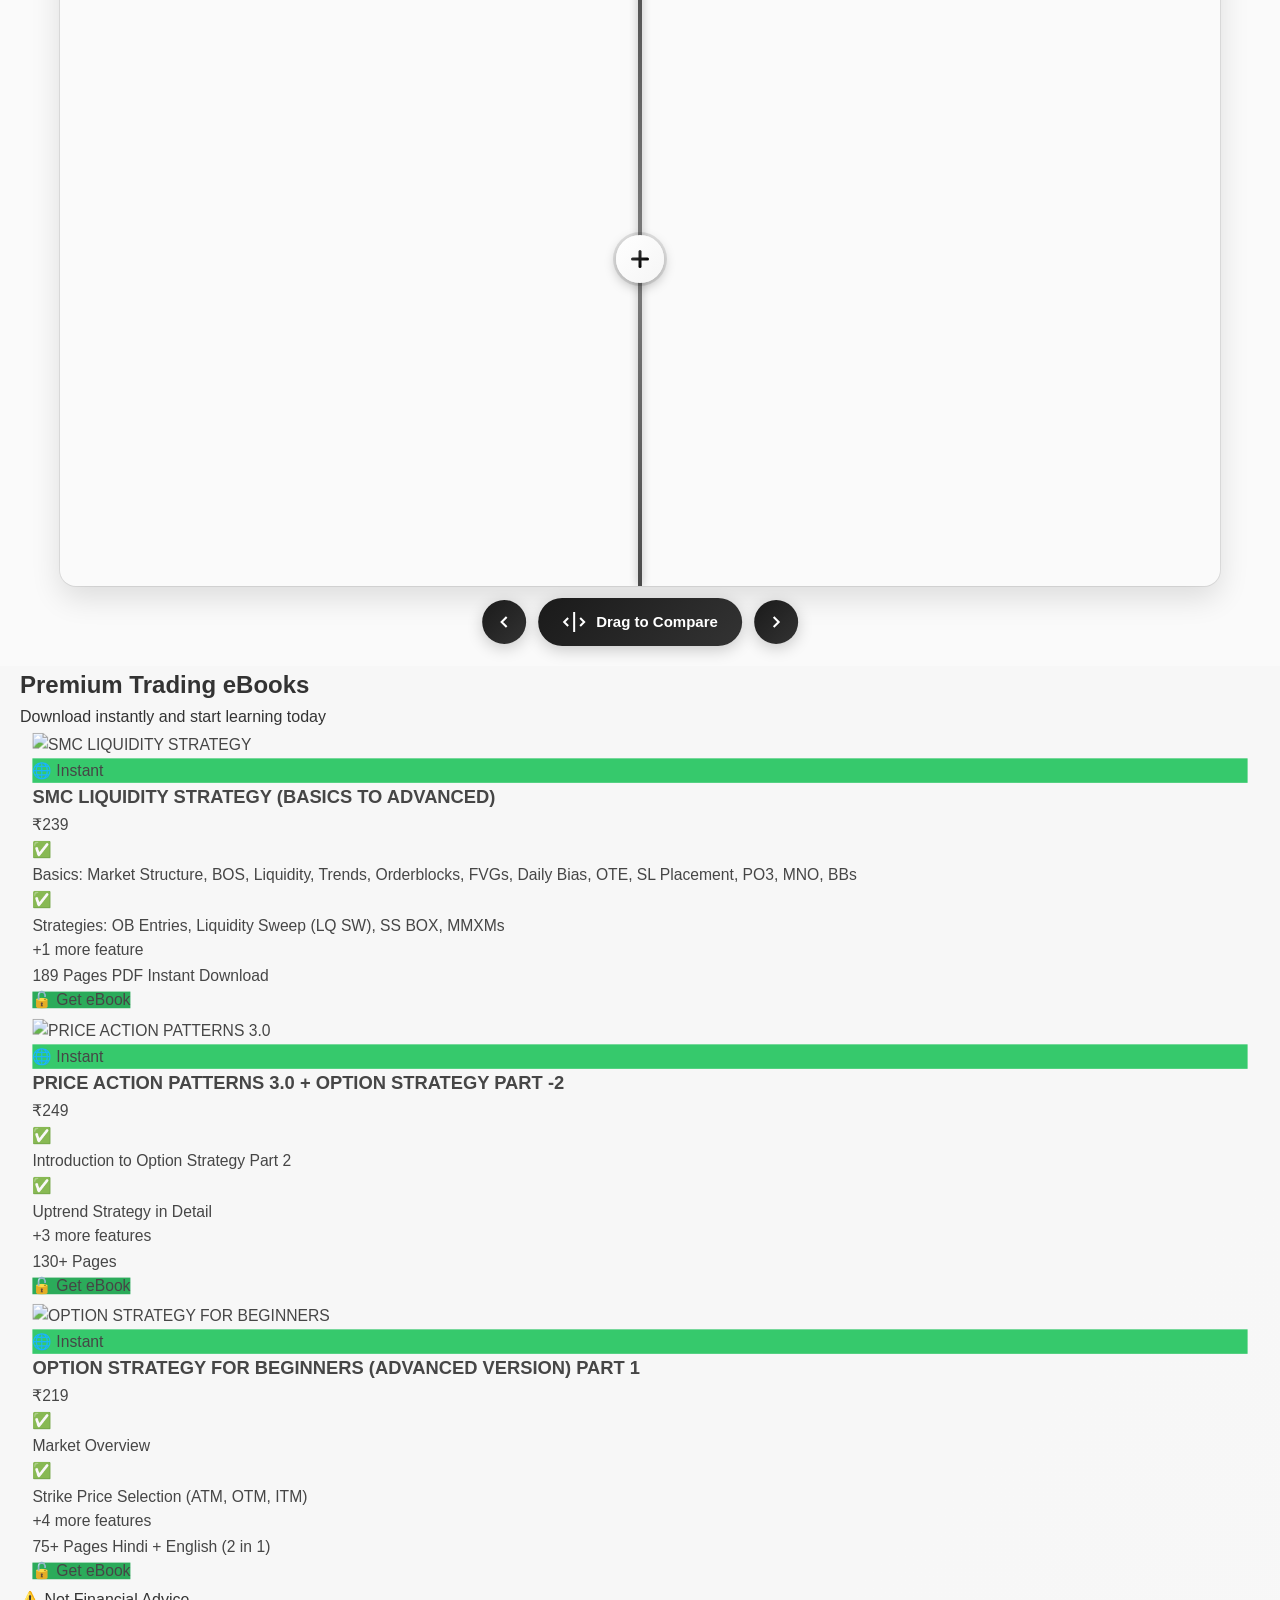
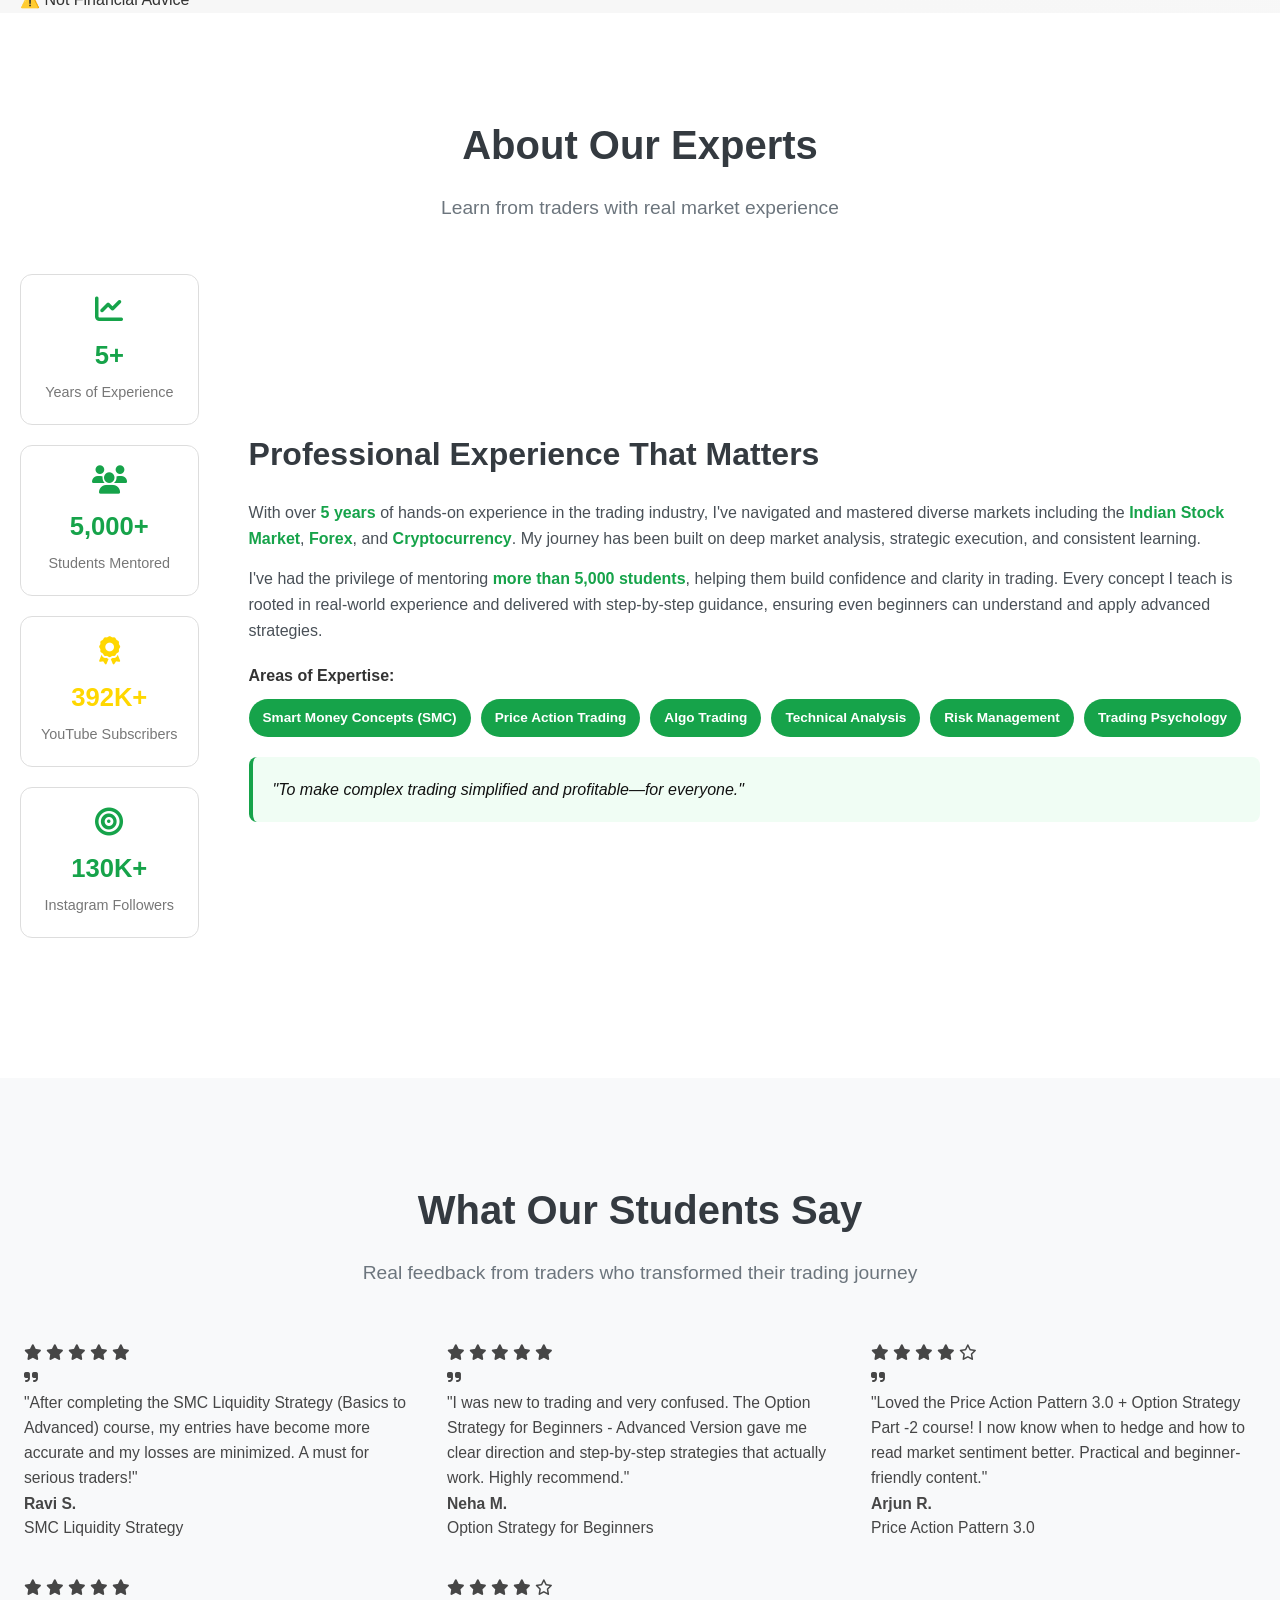
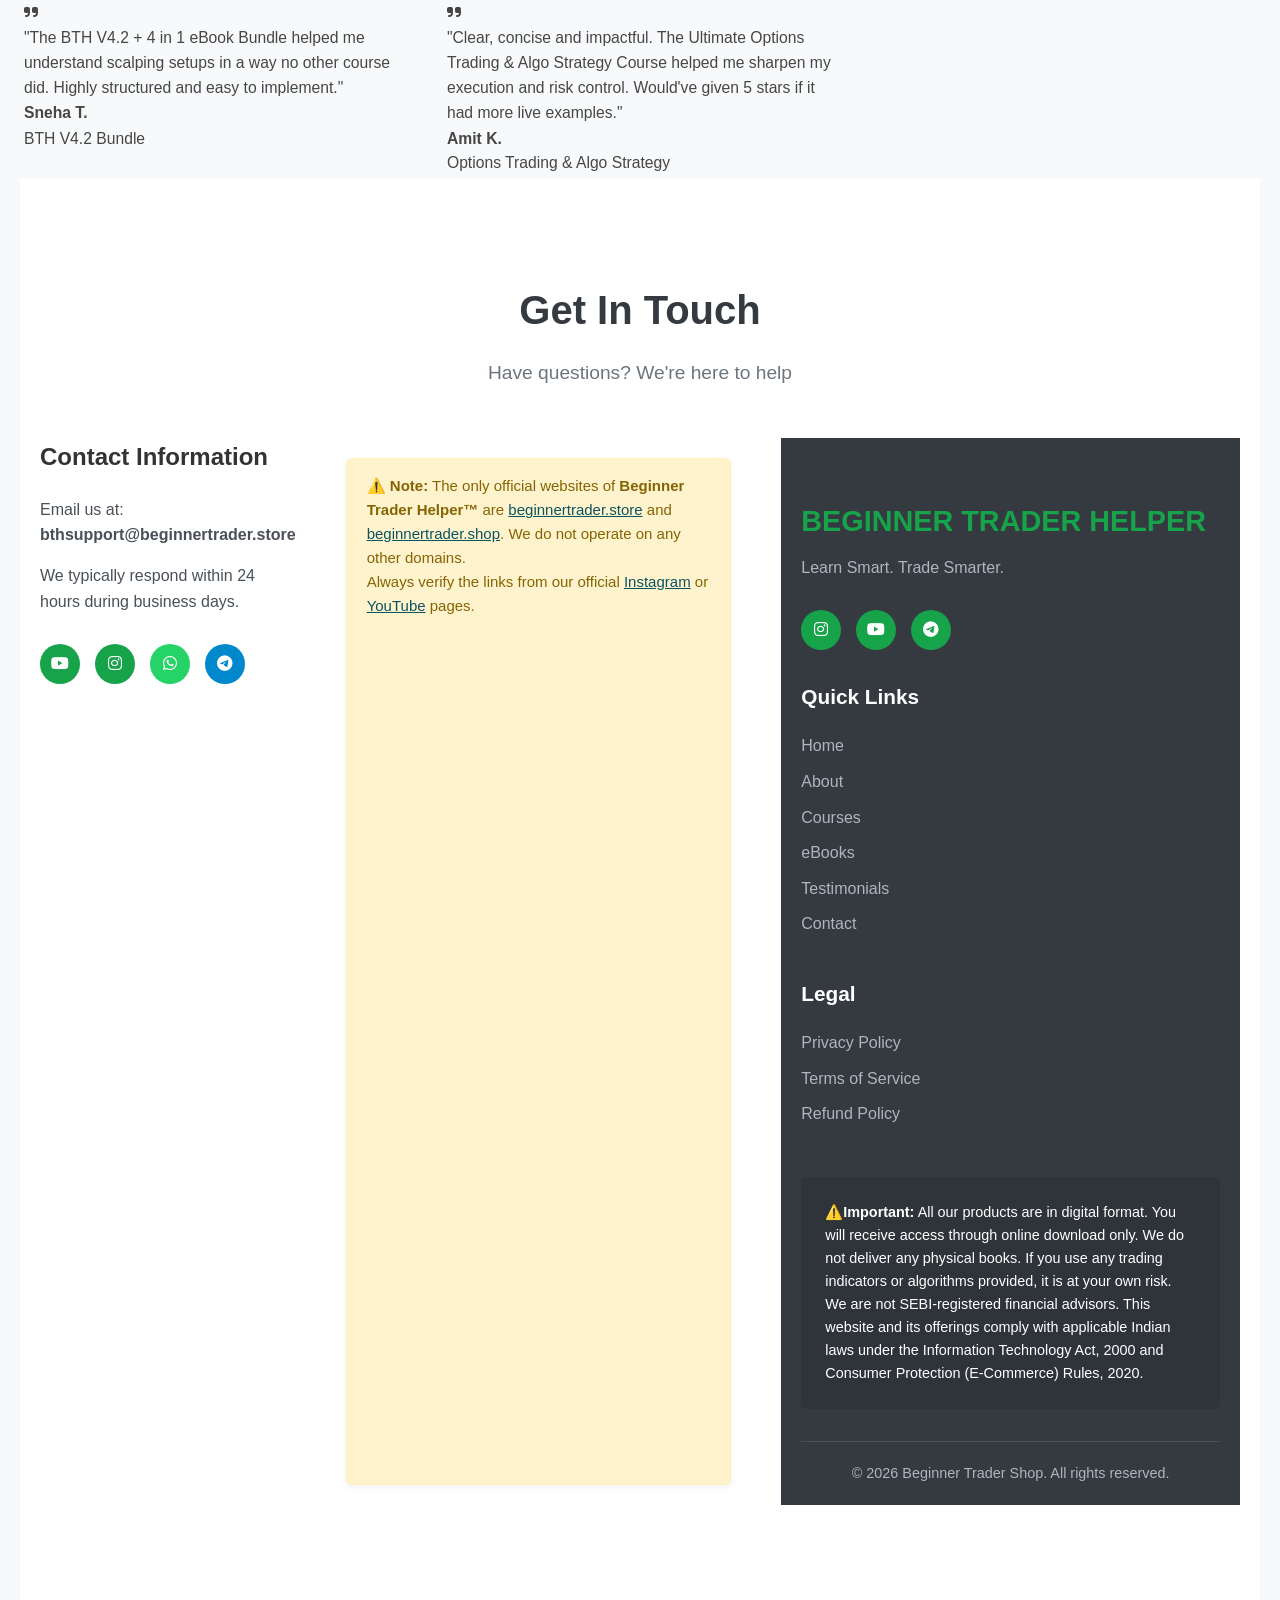
==== commit 2699fed9: "Update index.html" ====
--- a/index.html
+++ b/index.html
@@ -1392,39 +1392,70 @@
         <p>🪔 Festival Season Offer: Flat 91% OFF on BTH ALGO V4.3.3 Course ! Limited Time Only. 🪔</p>
     </div>
 
-    <!-- Header -->
-    <header>
-        <div class="header-container">
-            <a href="#home" class="logo">
-                <i class="fas fa-gem"></i> BEGINNER TRADER HELPER
+<!-- Header -->
+<header>
+    <div class="header-container">
+        <a href="#home" class="logo">
+            <i class="fas fa-gem"></i> BEGINNER TRADER HELPER
+        </a>
+        
+        <!-- Desktop Navigation -->
+        <nav class="nav desktop-nav">
+            <a href="#home">Home</a>
+            <a href="#courses">Courses</a>
+            <a href="#ebooks">eBooks</a>
+            <a href="#about">About</a>
+            <a href="#testimonials">Testimonials</a>
+            <a href="#contact">Contact</a>
+
+            <!-- ⭐ NEW CALCULATOR BUTTON -->
+            <a href="https://beginnertrader.shop/bth-financial-growth-and-compound-calculator.html" 
+               class="calculator-btn" 
+               style="
+                    margin-left:15px;
+                    padding:10px 18px;
+                    background:#2e864c;
+                    color:#fff;
+                    border-radius:6px;
+                    font-weight:600;
+                    transition:0.3s;
+               ">
+                📊 Calculator
             </a>
-            
-            <!-- Desktop Navigation -->
-            <nav class="nav desktop-nav">
-                <a href="#home">Home</a>
-                <a href="#courses">Courses</a>
-                <a href="#ebooks">eBooks</a>
-                <a href="#about">About</a>
-                <a href="#testimonials">Testimonials</a>
-                <a href="#contact">Contact</a>
-            </nav>
-
-            <!-- Mobile Menu Button -->
-            <button class="menu-toggle" onclick="toggleMenu()" aria-label="Toggle menu">
-                ☰
-            </button>
-        </div>
-
-        <!-- Mobile Navigation -->
-        <div id="mobileMenu" class="mobile-nav">
-            <a href="#home" onclick="toggleMenu()">Home</a>
-            <a href="#courses" onclick="toggleMenu()">Courses</a>
-            <a href="#ebooks" onclick="toggleMenu()">eBooks</a>
-            <a href="#about" onclick="toggleMenu()">About</a>
-            <a href="#testimonials" onclick="toggleMenu()">Testimonials</a>
-            <a href="#contact" onclick="toggleMenu()">Contact</a>
-        </div>
-    </header>
+        </nav>
+
+        <!-- Mobile Menu Button -->
+        <button class="menu-toggle" onclick="toggleMenu()" aria-label="Toggle menu">
+            ☰
+        </button>
+    </div>
+
+    <!-- Mobile Navigation -->
+    <div id="mobileMenu" class="mobile-nav">
+        <a href="#home" onclick="toggleMenu()">Home</a>
+        <a href="#courses" onclick="toggleMenu()">Courses</a>
+        <a href="#ebooks" onclick="toggleMenu()">eBooks</a>
+        <a href="#about" onclick="toggleMenu()">About</a>
+        <a href="#testimonials" onclick="toggleMenu()">Testimonials</a>
+        <a href="#contact" onclick="toggleMenu()">Contact</a>
+
+        <!-- ⭐ NEW CALCULATOR BUTTON (Mobile) -->
+        <a href="https://beginnertrader.shop/bth-financial-growth-and-compound-calculator.html"
+           onclick="toggleMenu()"
+           style="
+                background:#2e864c;
+                color:#fff;
+                font-weight:600;
+                padding:12px;
+                margin-top:5px;
+                border-radius:5px;
+                text-align:center;
+                display:block;
+           ">
+            📊 Financial Growth Calculator
+        </a>
+    </div>
+</header>
 
     <!-- Hero Section -->
     <section class="hero" id="home">
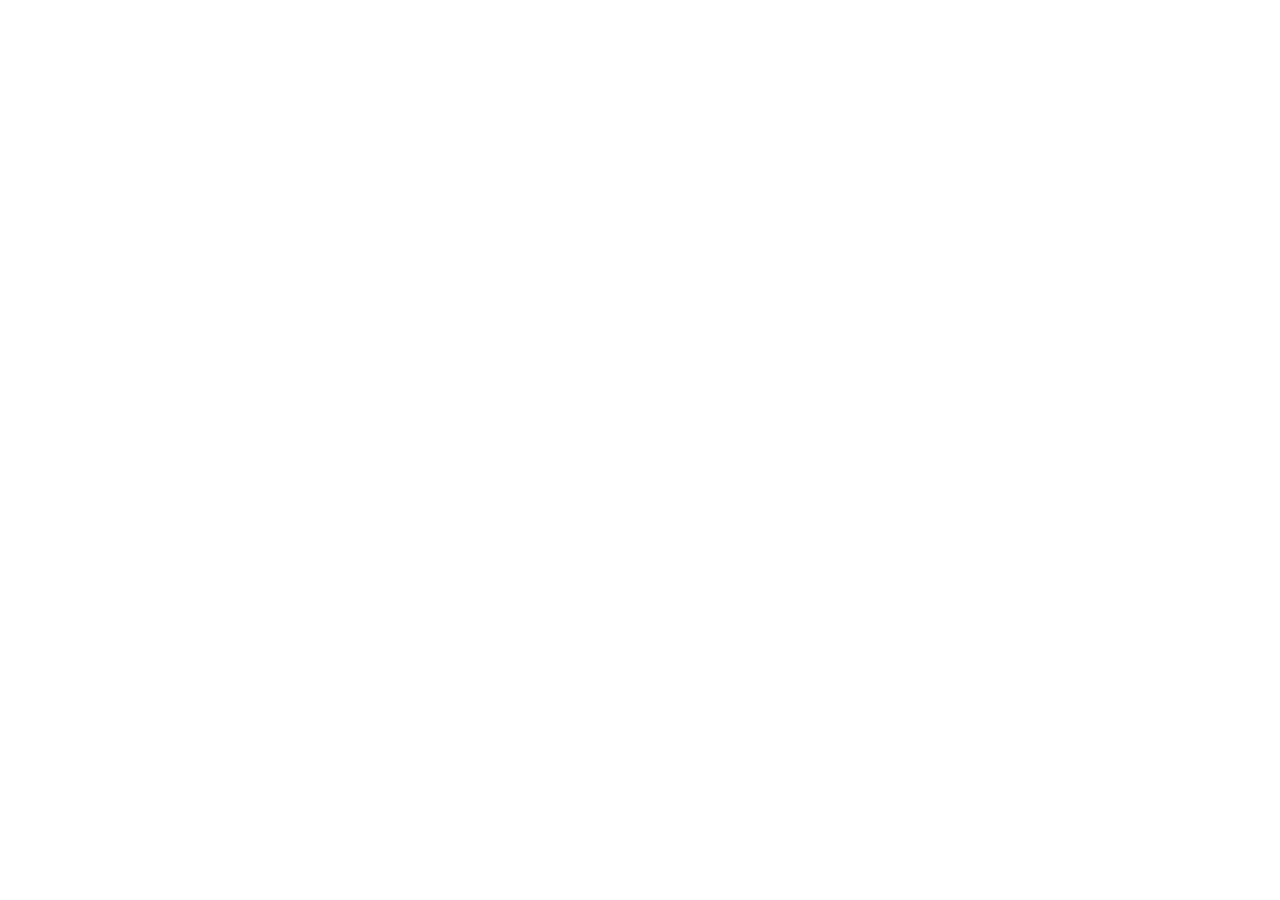
==== commit d5e0ee78: "Add files via upload" ====
--- a/index.html
+++ b/index.html
@@ -1,3147 +1,21 @@
-<!DOCTYPE html>
-<html lang="en">
-<head>
-    <meta charset="UTF-8">
-    <meta name="viewport" content="width=device-width, initial-scale=1.0">
-    <meta name="description" content="Learn to trade smartly with our expert trading courses and eBooks. Get instant access to proven strategies, real-world case studies, and more.">
-    <meta name="keywords" content="Trading Courses, Learn Trading, Forex Course, Stock Market eBooks, Price Action, Technical Analysis, Beginner Trading, Buy Trading Course, Download Trading PDF">
-    <meta property="og:title" content="BEGINNER TRADER HELPER - eBooks and Courses">
-    <meta property="og:description" content="Explore and download expert-made trading eBooks and video courses. Start your profitable trading journey today!">
-    <meta property="og:image" content="https://beginnertrader.store/images/og-image.jpg">
-    <meta property="og:url" content="https://beginnertrader.store">
-    <meta name="twitter:card" content="summary_large_image">
-    <title>BEGINNER TRADER HELPER - Trading Courses & eBooks</title>
-   
-   <!-- Beginner Trader Limited Offer Popup (Smaller & Persistent Timer) -->
-<div id="offerPopup" style="position:fixed;top:0;left:0;width:100%;height:100%;background:rgba(0,0,0,0.7);display:flex;justify-content:center;align-items:center;z-index:9999;visibility:hidden;opacity:0;transition:all .5s ease-in-out;">
-  <div style="background:linear-gradient(135deg,#1b4332,#2d6a4f);color:#fff;padding:20px 20px;border-radius:16px;text-align:center;max-width:350px;width:85%;box-shadow:0 0 20px rgba(0,0,0,0.4);position:relative;animation:popupIn .8s ease forwards;">
-    <span onclick="closeOfferPopup()" style="position:absolute;top:8px;right:12px;font-size:1.2rem;color:#fff;cursor:pointer;">&times;</span>
-    <h2 style="color:#ffd166;font-size:1.6rem;margin-bottom:8px;">🔥 Flat 91% OFF — Limited Time!</h2>
-    <p style="margin-bottom:15px;font-size:0.95rem;">
-      Original Price: <del style="color:#ff6b6b;">₹16,000</del><br>
-      <strong style="font-size:1.1rem;color:#06d6a0;">Now Only ₹1,499!</strong>
-    </p>
+<!doctype html>
+<html lang="en" class="dark">
+  <head>
+    <script>(function(){var t=localStorage.getItem('theme')||'dark';document.documentElement.className=t;})()</script>
+    <meta charset="UTF-8" />
+    <meta name="viewport" content="width=device-width, initial-scale=1.0" />
+    <title>Beginner Trader Helper™ - Master the Market with Expert Trading Courses</title>
+    <meta name="description" content="Learn trading with premium courses and eBooks from Beginner Trader Helper. Master Price Action, SMC strategies, and algo trading." />
+    <meta name="author" content="Beginner Trader Helper" />
+    <meta property="og:title" content="Beginner Trader Helper™ - Master the Market with Expert Trading Courses" />
+    <meta property="og:description" content="Learn trading with premium courses and eBooks from Beginner Trader Helper. Master Price Action, SMC strategies, and algo trading." />
+    <meta property="og:type" content="website" />
+    <meta name="twitter:card" content="summary_large_image" />
+    <script type="module" crossorigin src="./assets/index-3xbhBUG6.js"></script>
+    <link rel="stylesheet" crossorigin href="./assets/index-Dbpw8Z-t.css">
+  </head>
 
-    <div id="countdownTimer" style="display:flex;justify-content:center;gap:8px;font-weight:bold;margin-bottom:15px;">
-      <div style="background:#081c15;padding:8px 12px;border-radius:8px;min-width:40px;">00</div>:
-      <div style="background:#081c15;padding:8px 12px;border-radius:8px;min-width:40px;">00</div>:
-      <div style="background:#081c15;padding:8px 12px;border-radius:8px;min-width:40px;">00</div>:
-      <div style="background:#081c15;padding:8px 12px;border-radius:8px;min-width:40px;">00</div>
-    </div>
-
-    <a href="#courses" id="claimOfferBtn" style="display:inline-block;padding:10px 20px;background:#06d6a0;color:#000;border-radius:25px;text-decoration:none;font-weight:bold;">Claim Offer</a>
-  </div>
-</div>
-
-<style>
-@keyframes popupIn {
-  0% { transform:scale(.7); opacity:0; }
-  100% { transform:scale(1); opacity:1; }
-}
-</style>
-
-<script>
-(function(){
-  const overlay = document.getElementById('offerPopup');
-  const countdownKey = 'beginnerTraderOffer';
-  const duration = 24*60*60*1000; // 24 hours
-
-  function startCountdown() {
-    let target = localStorage.getItem(countdownKey);
-    if (!target) {
-      target = Date.now() + duration;
-      localStorage.setItem(countdownKey, target);
-    }
-
-    function update() {
-      const now = Date.now();
-      const diff = target - now;
-      if (diff <= 0) {
-        document.getElementById('countdownTimer').textContent = 'Offer Expired!';
-        localStorage.removeItem(countdownKey);
-        return;
-      }
-      const h = Math.floor((diff/(1000*60*60)) % 24);
-      const m = Math.floor((diff/(1000*60)) % 60);
-      const s = Math.floor((diff/1000) % 60);
-      document.getElementById('countdownTimer').innerHTML =
-        `<div style="background:#081c15;padding:8px 12px;border-radius:8px;min-width:40px;">${String(h).padStart(2,'0')}</div>:
-         <div style="background:#081c15;padding:8px 12px;border-radius:8px;min-width:40px;">${String(m).padStart(2,'0')}</div>:
-         <div style="background:#081c15;padding:8px 12px;border-radius:8px;min-width:40px;">${String(s).padStart(2,'0')}</div>`;
-    }
-    update();
-    setInterval(update, 1000);
-  }
-
-  window.addEventListener('load', () => {
-    setTimeout(() => overlay.style.visibility='visible', 800);
-    setTimeout(() => overlay.style.opacity='1', 900);
-    startCountdown();
-  });
-
-  document.getElementById('claimOfferBtn').addEventListener('click', function(e) {
-    e.preventDefault();
-    closeOfferPopup();
-    const target = document.querySelector('#courses');
-    if (target) {
-      window.scrollTo({
-        top: target.offsetTop - 50,
-        behavior: 'smooth'
-      });
-    }
-  });
-})();
-
-function closeOfferPopup() {
-  const overlay = document.getElementById('offerPopup');
-  overlay.style.opacity = '0';
-  setTimeout(() => overlay.style.visibility = 'hidden', 400);
-}
-</script>
-
-   
-    
-    <!-- External Resources -->
-    <link rel="stylesheet" href="https://cdnjs.cloudflare.com/ajax/libs/font-awesome/6.5.0/css/all.min.css">
-    <link href="https://fonts.googleapis.com/css2?family=Inter:wght@300;400;500;600;700&display=swap" rel="stylesheet">
-    
-    <style>
-        /* CSS Variables for Consistent Design */
-        :root {
-            --primary-green: #16a34a;
-            --primary-light: #81C784;
-            --primary-dark: #15803d;
-            --background-light: #F1F8E9;
-            --text-color: #333;
-            --white: #FFFFFF;
-            --gray-light: #F5F5F5;
-            --gray-medium: #E0E0E0;
-            --gray-dark: #757575;
-            --diwali-gold: #FFD700;
-            --diwali-orange: #FF8C00;
-            --diwali-red: #FF4500;
-            --card-bg: #ffffff;
-            --card-border: #e2e8f0;
-            --shadow: 0 5px 15px rgba(0, 0, 0, 0.1);
-            --transition: all 0.3s ease;
-        }
-        
-        /* Reset and Base Styles */
-        * {
-            margin: 0;
-            padding: 0;
-            box-sizing: border-box;
-            -webkit-tap-highlight-color: transparent;
-        }
-        
-        body {
-            font-family: 'Inter', 'Segoe UI', Tahoma, Geneva, Verdana, sans-serif;
-            line-height: 1.6;
-            color: var(--text-color);
-            background-color: var(--background-light);
-            overflow-x: hidden;
-        }
-        
-        a {
-            text-decoration: none;
-            color: inherit;
-        }
-        
-        img {
-            max-width: 100%;
-            height: auto;
-        }
-        
-        /* Utility Classes */
-        .container {
-            width: 100%;
-            max-width: 1200px;
-            margin: 0 auto;
-            padding: 0 20px;
-        }
-        
-        .section-title {
-            font-size: 2.5rem;
-            margin-bottom: 1rem;
-            text-align: center;
-            color: #343a40;
-        }
-        
-        .section-subtitle {
-            font-size: 1.2rem;
-            color: #6c757d;
-            text-align: center;
-            margin-bottom: 3rem;
-            max-width: 700px;
-            margin-left: auto;
-            margin-right: auto;
-        }
-        
-        .btn {
-            display: inline-block;
-            padding: 12px 24px;
-            background-color: var(--primary-green);
-            color: white;
-            border-radius: 4px;
-            font-weight: bold;
-            transition: var(--transition);
-            border: none;
-            cursor: pointer;
-            text-align: center;
-        }
-        
-        .btn:hover {
-            background-color: var(--primary-dark);
-            transform: translateY(-2px);
-        }
-        
-        .btn-outline {
-            background-color: transparent;
-            border: 2px solid var(--white);
-            color: var(--white);
-        }
-        
-        .btn-outline:hover {
-            background-color: var(--white);
-            color: var(--text-color);
-        }
-        
-        /* Diwali Banner */
-        .diwali-banner {
-            background: linear-gradient(90deg, var(--diwali-red), var(--diwali-orange), var(--diwali-gold));
-            color: white;
-            text-align: center;
-            padding: 10px;
-            font-weight: bold;
-            position: relative;
-            overflow: hidden;
-            z-index: 1001;
-        }
-        
-        .diwali-banner p {
-            margin: 0;
-            font-size: 1.1rem;
-            animation: bannerPulse 2s infinite;
-        }
-        
-        @keyframes bannerPulse {
-            0%, 100% { transform: scale(1); }
-            50% { transform: scale(1.05); }
-        }
-        
-        /* Header Styles */
-        header {
-            position: fixed;
-            top: 0;
-            width: 100%;
-            background: rgba(10, 10, 10, 0.95);
-            backdrop-filter: blur(10px);
-            z-index: 1000;
-            border-bottom: 1px solid rgba(255, 255, 255, 0.1);
-        }
-        
-        .header-container {
-            max-width: 1200px;
-            margin: 0 auto;
-            padding: 0 20px;
-            display: flex;
-            justify-content: space-between;
-            align-items: center;
-            height: 70px;
-        }
-        
-        .logo {
-            font-size: 1.2rem;
-            font-weight: 700;
-            color: var(--primary-light);
-            text-decoration: none;
-            display: flex;
-            align-items: center;
-            gap: 10px;
-        }
-        
-        .logo i {
-            color: var(--diwali-gold);
-        }
-        
-        /* Navigation */
-        .desktop-nav {
-            display: flex;
-            gap: 2rem;
-        }
-        
-        .desktop-nav a {
-            color: white;
-            text-decoration: none;
-            font-weight: 500;
-            padding: 8px 0;
-            position: relative;
-            transition: color 0.3s ease;
-        }
-        
-        .desktop-nav a:hover {
-            color: var(--diwali-gold);
-        }
-        
-        .desktop-nav a::after {
-            content: '';
-            position: absolute;
-            bottom: 0;
-            left: 0;
-            width: 0;
-            height: 2px;
-            background: var(--diwali-gold);
-            transition: width 0.3s ease;
-        }
-        
-        .desktop-nav a:hover::after {
-            width: 100%;
-        }
-        
-        /* Mobile Menu */
-        .menu-toggle {
-            display: none;
-            background: none;
-            border: none;
-            color: white;
-            font-size: 1.5rem;
-            cursor: pointer;
-            padding: 5px;
-            transition: transform 0.3s ease;
-        }
-        
-        .menu-toggle:hover {
-            transform: scale(1.1);
-        }
-        
-        .mobile-nav {
-            display: none;
-            flex-direction: column;
-            position: absolute;
-            top: 70px;
-            left: 0;
-            width: 100%;
-            background: rgba(10, 10, 10, 0.98);
-            backdrop-filter: blur(10px);
-            padding: 20px;
-            border-top: 1px solid rgba(255, 255, 255, 0.1);
-        }
-        
-        .mobile-nav a {
-            color: white;
-            text-decoration: none;
-            padding: 12px 0;
-            font-weight: 500;
-            border-bottom: 1px solid rgba(255, 255, 255, 0.1);
-            transition: color 0.3s ease;
-        }
-        
-        .mobile-nav a:hover {
-            color: var(--diwali-gold);
-        }
-        
-        .mobile-nav a:last-child {
-            border-bottom: none;
-        }
-        
-        /* Hero Section */
-        .hero {
-            position: relative;
-            min-height: 100vh;
-            display: flex;
-            align-items: center;
-            justify-content: center;
-            text-align: center;
-            background: linear-gradient(to right, rgba(0, 0, 0, 0.9), rgba(0, 128, 0, 0.6)), 
-                        url('https://i.postimg.cc/GtHqcvd9/hero-bg.jpg') no-repeat center center/cover;
-            overflow: hidden;
-            padding-top: 70px;
-        }
-        
-        .hero-content {
-            position: relative;
-            z-index: 2;
-            max-width: 800px;
-            padding: 20px;
-        }
-        
-        .hero-content h1 {
-            font-size: 3rem;
-            font-weight: 700;
-            margin-bottom: 0.5rem;
-            color: white;
-        }
-        
-        .hero-content h1 span {
-            background: linear-gradient(to right, var(--diwali-gold), var(--diwali-orange));
-            -webkit-background-clip: text;
-            -webkit-text-fill-color: transparent;
-            background-size: 200% auto;
-            animation: gradientShift 3s ease infinite;
-        }
-        
-        .hero-content h2 {
-            font-size: 1.8rem;
-            font-weight: 600;
-            margin-bottom: 1rem;
-            color: white;
-        }
-        
-        .hero-content p {
-            font-size: 1.1rem;
-            font-style: italic;
-            color: #e0e0e0;
-            margin-bottom: 2rem;
-        }
-        
-        .hero-buttons {
-            display: flex;
-            justify-content: center;
-            gap: 1rem;
-            flex-wrap: wrap;
-            margin-bottom: 2rem;
-        }
-        
-        .floating {
-            animation: floating 3s ease-in-out infinite;
-        }
-        
-        .floating-delay {
-            animation: floating 3s ease-in-out 0.5s infinite;
-        }
-        
-        @keyframes floating {
-            0%, 100% { transform: translateY(0); }
-            50% { transform: translateY(-10px); }
-        }
-        
-        .stats {
-            display: flex;
-            justify-content: center;
-            gap: 2rem;
-            flex-wrap: wrap;
-        }
-        
-        .stat-box {
-            background-color: rgba(255, 255, 255, 0.1);
-            border: 1px solid rgba(255, 255, 255, 0.2);
-            border-radius: 8px;
-            padding: 16px 24px;
-            min-width: 180px;
-            animation: fadeInUp 0.5s ease both;
-            transition: var(--transition);
-            backdrop-filter: blur(5px);
-        }
-        
-        .stat-box:hover {
-            transform: translateY(-5px);
-            box-shadow: 0 10px 25px rgba(255, 215, 0, 0.2);
-            background-color: rgba(255, 255, 255, 0.15);
-        }
-        
-        .stat-box h3 {
-            font-size: 1.8rem;
-            color: var(--diwali-gold);
-            margin: 0 0 4px;
-        }
-        
-        .stat-box p {
-            color: #e0e0e0;
-            margin: 0;
-        }
-        
-        /* Scroll Indicator */
-        .scroll-indicator {
-            position: absolute;
-            bottom: 30px;
-            left: 50%;
-            transform: translateX(-50%);
-            animation: bounce 2s infinite;
-            z-index: 3;
-        }
-        
-        .scroll-indicator-outer {
-            width: 30px;
-            height: 50px;
-            border: 2px solid rgba(255,255,255,0.7);
-            border-radius: 20px;
-            display: flex;
-            justify-content: center;
-            transition: var(--transition);
-        }
-        
-        .scroll-indicator:hover .scroll-indicator-outer {
-            border-color: var(--diwali-gold);
-            transform: scale(1.1);
-        }
-        
-        .scroll-indicator-inner {
-            width: 6px;
-            height: 12px;
-            background: var(--diwali-gold);
-            margin-top: 10px;
-            border-radius: 3px;
-            animation: pulse 1.5s infinite;
-        }
-        
-        /* Animations */
-        @keyframes fadeInUp {
-            from { transform: translateY(20px); opacity: 0; }
-            to { transform: translateY(0); opacity: 1; }
-        }
-        
-        @keyframes bounce {
-            0%, 100% { transform: translate(-50%, 0); }
-            50% { transform: translate(-50%, -12px); }
-        }
-        
-        @keyframes pulse {
-            0% { opacity: 1; transform: translateY(0); }
-            50% { opacity: 0.5; transform: translateY(5px); }
-            100% { opacity: 1; transform: translateY(0); }
-        }
-        
-        @keyframes gradientShift {
-            0% { background-position: 0% 50%; }
-            50% { background-position: 100% 50%; }
-            100% { background-position: 0% 50%; }
-        }
-        
-        /* Course Card Styles */
-        .courses-section {
-            padding: 100px 0;
-            background-color: white;
-        }
-        
-        .courses-grid {
-            display: grid;
-            grid-template-columns: repeat(auto-fill, minmax(300px, 1fr));
-            gap: 30px;
-            margin-top: 50px;
-        }
-        
-        .course-card {
-            background-color: var(--card-bg);
-            border-radius: 0.75rem;
-            overflow: hidden;
-            box-shadow: var(--shadow);
-            border: 1px solid var(--card-border);
-            transition: var(--transition);
-            position: relative;
-        }
-        
-        .course-card:hover {
-            transform: translateY(-10px);
-            box-shadow: 0 10px 25px rgba(0, 0, 0, 0.15);
-        }
-        
-        .course-image {
-            width: 100%;
-            height: 200px;
-            object-fit: cover;
-            transition: transform 0.3s ease;
-        }
-        
-        .course-card:hover .course-image {
-            transform: scale(1.02);
-        }
-        
-        .course-content {
-            padding: 1.5rem;
-        }
-        
-        .course-title {
-            font-size: 1.25rem;
-            font-weight: 600;
-            margin-bottom: 0.75rem;
-            color: #111827;
-        }
-        
-        .course-description {
-            color: #6b7280;
-            margin-bottom: 1rem;
-            font-size: 0.9375rem;
-        }
-        
-        .course-features {
-            margin-bottom: 1.5rem;
-        }
-        
-        .feature-item {
-            display: flex;
-            align-items: center;
-            margin-bottom: 0.5rem;
-            font-size: 0.875rem;
-            position: relative;
-            padding-left: 1.5rem;
-        }
-        
-        .feature-item::before {
-            content: "";
-            position: absolute;
-            left: 0;
-            top: 50%;
-            transform: translateY(-50%);
-            width: 1rem;
-            height: 1rem;
-            background-color: var(--primary-green);
-            mask-image: url("data:image/svg+xml,%3Csvg xmlns='http://www.w3.org/2000/svg' viewBox='0 0 24 24' fill='none' stroke='currentColor' stroke-width='2' stroke-linecap='round' stroke-linejoin='round'%3E%3Cpolyline points='20 6 9 17 4 12'%3E%3C/polyline%3E%3C/svg%3E");
-            mask-repeat: no-repeat;
-            mask-position: center;
-        }
-        
-        .course-price {
-            font-size: 1.5rem;
-            font-weight: 700;
-            color: var(--primary-green);
-            margin-bottom: 1.5rem;
-        }
-        
-        .button-group {
-            display: flex;
-            gap: 0.75rem;
-            margin-bottom: 1.5rem;
-        }
-        
-        .enroll-btn {
-            display: inline-block;
-            padding: 0.75rem 1rem;
-            background-color: var(--primary-green);
-            color: white;
-            text-align: center;
-            font-weight: 600;
-            border-radius: 0.375rem;
-            transition: var(--transition);
-            text-decoration: none;
-            flex: 1;
-        }
-        
-        .enroll-btn:hover {
-            background-color: var(--primary-dark);
-            transform: translateY(-2px);
-        }
-        
-        .sample-button {
-            display: inline-block;
-            padding: 0.75rem 1rem;
-            background-color: white;
-            color: var(--primary-green);
-            text-align: center;
-            font-weight: 600;
-            border-radius: 0.375rem;
-            transition: var(--transition);
-            text-decoration: none;
-            border: 1px solid var(--primary-green);
-            flex: 1;
-        }
-        
-        .sample-button:hover {
-            background-color: var(--primary-light);
-            color: white;
-            transform: translateY(-2px);
-        }
-        
-        .limited-badge {
-            position: absolute;
-            top: 1rem;
-            right: 1rem;
-            background-color: #ef4444;
-            color: white;
-            padding: 0.25rem 0.5rem;
-            border-radius: 0.25rem;
-            font-size: 0.75rem;
-            font-weight: 600;
-            animation: pulse 2s infinite;
-        }
-        
-        /* eBooks Section */
-        .ebooks-section {
-            padding: 100px 0;
-            background-color: #f8f9fa;
-        }
-        
-        .ebooks-grid {
-            display: grid;
-            grid-template-columns: repeat(auto-fill, minmax(250px, 1fr));
-            gap: 30px;
-            margin-top: 50px;
-        }
-        
-        .ebook-card {
-            background-color: white;
-            border-radius: 8px;
-            overflow: hidden;
-            box-shadow: var(--shadow);
-            transition: var(--transition);
-        }
-        
-        .ebook-card:hover {
-            transform: translateY(-5px);
-            box-shadow: 0 10px 25px rgba(0, 0, 0, 0.15);
-        }
-        
-        .ebook-image {
-            width: 100%;
-            height: 200px;
-            object-fit: cover;
-        }
-        
-        .ebook-content {
-            padding: 20px;
-        }
-        
-        .ebook-title {
-            font-size: 1.2rem;
-            font-weight: 600;
-            margin-bottom: 10px;
-        }
-        
-        .ebook-price {
-            font-size: 1.5rem;
-            font-weight: 700;
-            color: var(--primary-green);
-            margin-bottom: 15px;
-        }
-        
-        /* About Section */
-        .about-section {
-            padding: 100px 0;
-            background-color: white;
-        }
-        
-        .about-content {
-            display: flex;
-            align-items: center;
-            gap: 50px;
-            margin-top: 50px;
-        }
-        
-        .about-image {
-            flex: 1;
-            border-radius: 8px;
-            overflow: hidden;
-            box-shadow: var(--shadow);
-        }
-        
-        .about-image img {
-            width: 100%;
-            height: auto;
-            display: block;
-            transition: transform 0.5s ease;
-        }
-        
-        .about-image:hover img {
-            transform: scale(1.05);
-        }
-        
-        .about-text {
-            flex: 1;
-        }
-        
-        .about-text h3 {
-            font-size: 2rem;
-            margin-bottom: 20px;
-            color: #343a40;
-        }
-        
-        .about-text p {
-            margin-bottom: 15px;
-            color: #495057;
-        }
-        
-        .stats-grid {
-            display: grid;
-            grid-template-columns: repeat(auto-fit, minmax(160px, 1fr));
-            gap: 20px;
-            margin-bottom: 40px;
-        }
-        
-        .card {
-            background: rgba(255, 255, 255, 0.7);
-            border: 1px solid #ddd;
-            border-radius: 12px;
-            padding: 20px;
-            text-align: center;
-            transition: var(--transition);
-            backdrop-filter: blur(10px);
-        }
-        
-        .card:hover {
-            transform: scale(1.05);
-            box-shadow: 0 12px 25px rgba(0, 0, 0, 0.1);
-        }
-        
-        .card i {
-            font-size: 28px;
-            margin-bottom: 12px;
-        }
-        
-        .value {
-            font-size: 1.6rem;
-            font-weight: bold;
-            margin-bottom: 5px;
-            transition: color 0.3s, transform 0.3s;
-        }
-        
-        .label {
-            color: #777;
-            font-size: 0.9rem;
-        }
-        
-        .expertise-badges {
-            display: flex;
-            flex-wrap: wrap;
-            gap: 10px;
-            margin-top: 10px;
-        }
-        
-        .badge {
-            background: var(--primary-green);
-            color: #fff;
-            font-weight: bold;
-            padding: 8px 14px;
-            border-radius: 20px;
-            font-size: 0.85rem;
-            border: none;
-        }
-        
-        .quote-box {
-            background: #f0fdf4;
-            border-left: 4px solid var(--primary-green);
-            padding: 20px;
-            margin-top: 20px;
-            border-radius: 8px;
-            font-style: italic;
-            color: #111;
-        }
-        
-        /* Testimonials Section */
-        .testimonials-section {
-            padding: 100px 0;
-            background-color: #f8f9fa;
-        }
-        
-        .testimonials-grid {
-            display: grid;
-            grid-template-columns: repeat(auto-fill, minmax(300px, 1fr));
-            gap: 30px;
-            margin-top: 50px;
-        }
-        
-        .testimonial-card {
-            background-color: white;
-            padding: 30px;
-            border-radius: 8px;
-            box-shadow: var(--shadow);
-            transition: var(--transition);
-        }
-        
-        .testimonial-card:hover {
-            transform: translateY(-5px);
-        }
-        
-        .testimonial-header {
-            display: flex;
-            align-items: center;
-            margin-bottom: 20px;
-        }
-        
-        .testimonial-avatar {
-            width: 60px;
-            height: 60px;
-            border-radius: 50%;
-            overflow: hidden;
-            margin-right: 15px;
-        }
-        
-        .testimonial-avatar img {
-            width: 100%;
-            height: 100%;
-            object-fit: cover;
-        }
-        
-        .testimonial-author h4 {
-            font-size: 1.2rem;
-            margin-bottom: 5px;
-        }
-        
-        .stars {
-            color: #ffc107;
-            font-size: 1rem;
-        }
-        
-        /* Contact Section */
-        .contact-section {
-            padding: 100px 0;
-            background-color: white;
-        }
-        
-        .contact-container {
-            display: flex;
-            gap: 50px;
-            margin-top: 50px;
-        }
-        
-        .contact-info {
-            flex: 1;
-        }
-        
-        .contact-info h3 {
-            font-size: 1.5rem;
-            margin-bottom: 20px;
-        }
-        
-        .contact-info p {
-            margin-bottom: 15px;
-            color: #495057;
-        }
-        
-        .social-links {
-            display: flex;
-            gap: 15px;
-            margin-top: 30px;
-        }
-        
-        .social-links a {
-            display: inline-block;
-            width: 40px;
-            height: 40px;
-            background-color: var(--primary-green);
-            color: white;
-            border-radius: 50%;
-            text-align: center;
-            line-height: 40px;
-            transition: var(--transition);
-        }
-        
-        .social-links a:hover {
-            background-color: var(--primary-dark);
-            transform: translateY(-3px);
-        }
-        
-        .contact-form {
-            flex: 1;
-        }
-        
-        .form-group {
-            margin-bottom: 20px;
-        }
-        
-        .form-group label {
-            display: block;
-            margin-bottom: 8px;
-            font-weight: 600;
-        }
-        
-        .form-group input,
-        .form-group textarea {
-            width: 100%;
-            padding: 12px;
-            border: 1px solid #ddd;
-            border-radius: 4px;
-            font-size: 1rem;
-        }
-        
-        .form-group textarea {
-            height: 150px;
-            resize: vertical;
-        }
-        
-        /* Footer */
-        footer {
-            background-color: #343a40;
-            color: white;
-            padding: 60px 0 20px;
-        }
-        
-        .footer-container {
-            display: grid;
-            grid-template-columns: repeat(auto-fit, minmax(200px, 1fr));
-            gap: 30px;
-            margin-bottom: 40px;
-        }
-        
-        .footer-logo h2 {
-            font-size: 1.8rem;
-            margin-bottom: 10px;
-            color: var(--primary-green);
-        }
-        
-        .footer-logo p {
-            color: #adb5bd;
-        }
-        
-        .footer-links h3 {
-            font-size: 1.3rem;
-            margin-bottom: 20px;
-        }
-        
-        .footer-links ul {
-            list-style: none;
-        }
-        
-        .footer-links ul li {
-            margin-bottom: 10px;
-        }
-        
-        .footer-links ul li a {
-            color: #adb5bd;
-            transition: color 0.3s;
-        }
-        
-        .footer-links ul li a:hover {
-            color: white;
-        }
-        
-        .copyright {
-            text-align: center;
-            padding-top: 20px;
-            border-top: 1px solid #495057;
-            color: #adb5bd;
-            font-size: 0.9rem;
-        }
-        
-        .footer-note {
-            background: rgba(0,0,0,0.1);
-            padding: 1.5rem;
-            border-radius: 5px;
-            margin: 2rem 0;
-        }
-        
-        .footer-note p {
-            font-size: 0.9rem;
-            line-height: 1.6;
-        }
-        
-        /* Modal Styles */
-        .modal {
-            display: none;
-            position: fixed;
-            z-index: 9999;
-            left: 0;
-            top: 0;
-            width: 100%;
-            height: 100%;
-            background-color: rgba(0, 0, 0, 0.85);
-            animation: fadeIn 0.3s ease forwards;
-            overflow-y: auto;
-        }
-        
-        .modal-content {
-            background-color: var(--white);
-            margin: 5% auto;
-            padding: 30px;
-            width: 90%;
-            max-width: 600px;
-            border-radius: 10px;
-            box-shadow: 0 0 20px rgba(0,0,0,0.3);
-            animation: popUp 0.3s ease;
-            position: relative;
-        }
-        
-        .modal .close {
-            position: absolute;
-            right: 20px;
-            top: 10px;
-            font-size: 28px;
-            font-weight: bold;
-            color: var(--gray-dark);
-            cursor: pointer;
-            transition: var(--transition);
-        }
-        
-        .modal .close:hover {
-            color: var(--primary-dark);
-            transform: scale(1.1);
-        }
-        
-        @keyframes popUp {
-            from { transform: scale(0.8); opacity: 0; }
-            to { transform: scale(1); opacity: 1; }
-        }
-        
-        @keyframes fadeIn {
-            from { opacity: 0; }
-            to { opacity: 1; }
-        }
-        
-        /* WhatsApp Float */
-        .whatsapp-float {
-            position: fixed;
-            bottom: 20px;
-            right: 20px;
-            z-index: 9999;
-        }
-        
-        .whatsapp-float a {
-            display: flex;
-            align-items: center;
-            gap: 8px;
-            background-color: #25d366;
-            color: white;
-            padding: 12px 16px;
-            border-radius: 30px;
-            text-decoration: none;
-            font-weight: 500;
-            box-shadow: 0 4px 10px rgba(0, 0, 0, 0.2);
-            transition: var(--transition);
-            animation: bounce 2s infinite;
-        }
-        
-        .whatsapp-float a:hover {
-            background-color: #1ebe57;
-            transform: scale(1.05);
-        }
-        
-        .whatsapp-float i {
-            font-size: 20px;
-        }
-        
-        /* Official Warning */
-        .official-warning {
-            background-color: #fff3cd;
-            color: #856404;
-            border: 1px solid #ffeeba;
-            border-radius: 6px;
-            padding: 15px 20px;
-            margin: 20px auto;
-            font-size: 15px;
-            line-height: 1.6;
-            max-width: 960px;
-            box-shadow: 0 3px 8px rgba(0, 0, 0, 0.05);
-        }
-        
-        .official-warning a {
-            color: #0c5460;
-            font-weight: 500;
-            text-decoration: underline;
-        }
-        
-        /* FAQ Section */
-        .faq-section {
-            margin-top: 1.5rem;
-            padding-top: 1.5rem;
-            border-top: 1px solid var(--card-border);
-        }
-        
-        .faq-title {
-            font-weight: 600;
-            margin-bottom: 0.75rem;
-            color: #111827;
-            display: flex;
-            align-items: center;
-            cursor: pointer;
-            transition: color 0.3s ease;
-        }
-        
-        .faq-title:hover {
-            color: var(--primary-green);
-        }
-        
-        .faq-title::before {
-            content: "+";
-            display: inline-block;
-            margin-right: 0.5rem;
-            font-weight: bold;
-            color: var(--primary-green);
-            transition: transform 0.3s ease;
-        }
-        
-        .faq-title.active::before {
-            content: "-";
-        }
-        
-        .faq-content {
-            font-size: 0.875rem;
-            color: #6b7280;
-            max-height: 0;
-            overflow: hidden;
-            transition: max-height 0.3s ease, padding 0.3s ease;
-            background-color: #f1f5f9;
-            border-radius: 0.375rem;
-        }
-        
-        .faq-content.active {
-            max-height: 500px;
-            padding: 0.75rem;
-            margin-top: 0.5rem;
-        }
-        
-        .faq-item {
-            margin-bottom: 0.5rem;
-            padding-left: 1.25rem;
-            position: relative;
-        }
-        
-        .faq-item::before {
-            content: "•";
-            position: absolute;
-            left: 0;
-            color: var(--primary-green);
-        }
-        
-        /* Gallery Modal */
-        .gallery-modal {
-            display: none;
-            position: fixed;
-            top: 0;
-            left: 0;
-            width: 100%;
-            height: 100%;
-            background-color: rgba(0, 0, 0, 0.8);
-            z-index: 1000;
-            align-items: center;
-            justify-content: center;
-            opacity: 0;
-            transition: opacity 0.3s ease;
-        }
-        
-        .gallery-modal.active {
-            display: flex;
-            opacity: 1;
-        }
-        
-        .gallery-modal-content {
-            position: relative;
-            max-width: 90%;
-            max-height: 90%;
-            background-color: white;
-            border-radius: 0.5rem;
-            overflow: hidden;
-            animation: modalFadeIn 0.3s ease;
-        }
-        
-        @keyframes modalFadeIn {
-            from { transform: scale(0.9); opacity: 0; }
-            to { transform: scale(1); opacity: 1; }
-        }
-        
-        .gallery-modal-image {
-            max-width: 100%;
-            max-height: 80vh;
-            display: block;
-        }
-        
-        .gallery-modal-close {
-            position: absolute;
-            top: 0.5rem;
-            right: 0.5rem;
-            background-color: rgba(0, 0, 0, 0.5);
-            color: white;
-            border: none;
-            width: 2rem;
-            height: 2rem;
-            border-radius: 50%;
-            font-size: 1rem;
-            cursor: pointer;
-            display: flex;
-            align-items: center;
-            justify-content: center;
-            transition: background-color 0.3s ease;
-        }
-        
-        .gallery-modal-close:hover {
-            background-color: var(--primary-green);
-        }
-        
-        .gallery-modal-nav {
-            position: absolute;
-            top: 50%;
-            transform: translateY(-50%);
-            background-color: rgba(0, 0, 0, 0.5);
-            color: white;
-            border: none;
-            width: 2.5rem;
-            height: 2.5rem;
-            border-radius: 50%;
-            font-size: 1.25rem;
-            cursor: pointer;
-            display: flex;
-            align-items: center;
-            justify-content: center;
-            transition: background-color 0.3s ease;
-        }
-        
-        .gallery-modal-nav:hover {
-            background-color: var(--primary-green);
-        }
-        
-        .gallery-modal-prev {
-            left: 1rem;
-        }
-        
-        .gallery-modal-next {
-            right: 1rem;
-        }
-        
-        .gallery-modal-indicators {
-            position: absolute;
-            bottom: 1rem;
-            left: 0;
-            right: 0;
-            display: flex;
-            justify-content: center;
-            gap: 0.5rem;
-        }
-        
-        .gallery-modal-indicator {
-            width: 0.75rem;
-            height: 0.75rem;
-            border-radius: 50%;
-            background-color: rgba(255, 255, 255, 0.5);
-            cursor: pointer;
-            transition: background-color 0.3s ease;
-        }
-        
-        .gallery-modal-indicator.active {
-            background-color: var(--primary-green);
-        }
-        
-        /* Responsive Styles */
-        @media (max-width: 992px) {
-            .about-content, .contact-container {
-                flex-direction: column;
-            }
-            
-            .hero h1 {
-                font-size: 2.5rem;
-            }
-        }
-        
-        @media (max-width: 768px) {
-            .desktop-nav {
-                display: none;
-            }
-            
-            .menu-toggle {
-                display: block;
-            }
-            
-            .mobile-nav.active {
-                display: flex;
-            }
-            
-            .hero-content h1 {
-                font-size: 2.2rem;
-            }
-            
-            .hero-content h2 {
-                font-size: 1.5rem;
-            }
-            
-            .diwali-banner p {
-                font-size: 0.9rem;
-                padding: 8px;
-            }
-            
-            .hero-buttons {
-                flex-direction: column;
-                align-items: center;
-                gap: 15px;
-            }
-            
-            .btn {
-                width: 100%;
-                max-width: 280px;
-                justify-content: center;
-            }
-            
-            .stat-box {
-                min-width: 160px;
-                padding: 15px;
-            }
-            
-            .scroll-indicator {
-                bottom: 20px;
-            }
-            
-            .courses-grid, .testimonials-grid, .ebooks-grid {
-                grid-template-columns: 1fr;
-            }
-        }
-        
-        @media (max-width: 576px) {
-            .hero h1 {
-                font-size: 1.8rem;
-            }
-            
-            .hero p {
-                font-size: 1rem;
-            }
-            
-            .section-title {
-                font-size: 2rem;
-            }
-        }
-        
-        /* Touch device adjustments */
-        @media (hover: none) {
-            .floating {
-                animation: none;
-            }
-            
-            .stat-box:hover, .course-card:hover, .ebook-card:hover, .testimonial-card:hover {
-                transform: none !important;
-            }
-        }
-    </style>
-</head>
-<body>
-    <!-- Diwali Special Banner -->
-    <div class="diwali-banner" id="diwaliBanner">
-        <p>🪔 Festival Season Offer: Flat 91% OFF on BTH ALGO V4.3.3 Course ! Limited Time Only. 🪔</p>
-    </div>
-
-<!-- Header -->
-<header>
-    <div class="header-container">
-        <a href="#home" class="logo">
-            <i class="fas fa-gem"></i> BEGINNER TRADER HELPER
-        </a>
-        
-        <!-- Desktop Navigation -->
-        <nav class="nav desktop-nav">
-            <a href="#home">Home</a>
-            <a href="#courses">Courses</a>
-            <a href="#ebooks">eBooks</a>
-            <a href="#about">About</a>
-            <a href="#testimonials">Testimonials</a>
-            <a href="#contact">Contact</a>
-
-            <!-- ⭐ NEW CALCULATOR BUTTON -->
-            <a href="https://beginnertrader.shop/bth-financial-growth-and-compound-calculator.html" 
-               class="calculator-btn" 
-               style="
-                    margin-left:15px;
-                    padding:10px 18px;
-                    background:#2e864c;
-                    color:#fff;
-                    border-radius:6px;
-                    font-weight:600;
-                    transition:0.3s;
-               ">
-                📊 Calculator
-            </a>
-        </nav>
-
-        <!-- Mobile Menu Button -->
-        <button class="menu-toggle" onclick="toggleMenu()" aria-label="Toggle menu">
-            ☰
-        </button>
-    </div>
-
-    <!-- Mobile Navigation -->
-    <div id="mobileMenu" class="mobile-nav">
-        <a href="#home" onclick="toggleMenu()">Home</a>
-        <a href="#courses" onclick="toggleMenu()">Courses</a>
-        <a href="#ebooks" onclick="toggleMenu()">eBooks</a>
-        <a href="#about" onclick="toggleMenu()">About</a>
-        <a href="#testimonials" onclick="toggleMenu()">Testimonials</a>
-        <a href="#contact" onclick="toggleMenu()">Contact</a>
-
-        <!-- ⭐ NEW CALCULATOR BUTTON (Mobile) -->
-        <a href="https://beginnertrader.shop/bth-financial-growth-and-compound-calculator.html"
-           onclick="toggleMenu()"
-           style="
-                background:#2e864c;
-                color:#fff;
-                font-weight:600;
-                padding:12px;
-                margin-top:5px;
-                border-radius:5px;
-                text-align:center;
-                display:block;
-           ">
-            📊 Financial Growth Calculator
-        </a>
-    </div>
-</header>
-
-    <!-- Hero Section -->
-    <section class="hero" id="home">
-        <div class="hero-content">
-            <h1>Master the <span>Market</span></h1>
-            <h2>With Expert Trading Courses</h2>
-            <p>"Your struggle is just a consolidation — wait for a strong breakout."</p>
-
-            <div class="hero-buttons">
-                <button class="btn btn-primary floating" onclick="scrollToSection('courses')">
-                    <i class="fas fa-chart-line"></i> Explore Courses
-                </button>
-                <button class="btn btn-outline floating-delay" onclick="scrollToSection('ebooks')">
-                    <i class="fas fa-book-open"></i> Explore eBooks
-                </button>
-            </div>
-
-            <div class="stats">
-                <div class="stat-box">
-                    <h3>392K+</h3>
-                    <p>YouTube Subscribers</p>
-                </div>
-                <div class="stat-box">
-                    <h3>130K+</h3>
-                    <p>Instagram Followers</p>
-                </div>
-            </div>
-        </div>
-
-        <!-- Scroll Indicator -->
-        <div class="scroll-indicator" aria-hidden="true">
-            <div class="scroll-indicator-outer">
-                <div class="scroll-indicator-inner"></div>
-            </div>
-        </div>
-    </section>
-
-    <!-- Courses Section -->
-    <section id="courses" class="courses-section">
-        <div class="container">
-            <div class="text-center mb-12">
-                <h2 class="section-title">Premium Trading Courses</h2>
-                <p class="section-subtitle">Learn from market experts with our comprehensive video courses</p>
-            </div>
-
-            <div class="courses-grid">
-                <!-- Course 1 -->
-                <div class="course-card">
-                    <div class="image-container">
-                        <img src="https://i.postimg.cc/q72LZwhc/2.jpg" alt="BTH ALGO V4.2 Course" class="course-image">
-                    </div>
-                    <div class="course-content">
-                        <h3 class="course-title">BTH ALGO V4.2 + 4 IN 1 E-BOOK BUNDLE (Basics Version)</h3>
-                        <p class="course-description">Learn to read charts like a pro with this comprehensive technical analysis course.</p>
-                        
-                        <div class="course-features">
-                            <div class="feature-item">Premium eBooks on Price Action & SMC</div>
-                            <div class="feature-item">Free Indicator access for chart analysis</div>
-                        </div>
-                        
-                        <!-- Price Section -->
-                        <div class="course-price">
-                            <span style="font-size: 1.6rem; font-weight: bold; color: #1D9F77;">₹ 599</span>
-                            <span style="text-decoration: line-through; color: #888; font-size: 1rem; margin-left: 8px;">₹ 699</span>
-                            <span style="color: #e74c3c; font-size: 0.9rem; margin-left: 6px;">(14% off)</span>
-                        </div>
-
-                        <div class="button-group">
-                            <a href="https://superprofile.bio/vp/6438454049f50000204a22c4" class="enroll-btn">Enroll Now</a>
-                            <a href="#" class="sample-button" onclick="openGallery(['https://i.postimg.cc/h4rRJbG5/Untitled-design.png', 'https://i.postimg.cc/027n2x0G/downside-setup-bth-v4-1.png', 'https://i.postimg.cc/nhRDnwgY/UPSIDE-TRADE-BTH.png'])">View Sample</a>
-                        </div>
-                        
-                        <div class="faq-section">
-                            <h4 class="faq-title">What is BTH 4.2 (Basics Version)?</h4>
-                            <div class="faq-content">
-                                <div class="faq-item">BTH 4.2 Basics Version is an introductory trading bundle that includes:</div>
-                                <div class="faq-item">✅ Premium eBooks on Price Action & SMC</div>
-                                <div class="faq-item">✅ Free Indicator access for chart analysis</div>
-                                <div class="faq-item">❌ Note: Video tutorials are not included in this version</div>
-                                <div class="faq-item">It is designed for traders who prefer reading material and hands-on practice.</div>
-                            </div>
-                        </div>
-                    </div>
-                </div>
-                
-                <!-- Course 2 -->
-                <div class="course-card">
-                    <div class="image-container">
-                        <img src="https://i.postimg.cc/9Q5PNs2z/Picsart-25-02-08-23-37-37-002.jpg" alt="Price Action Trading" class="course-image">
-                        <div class="limited-badge">Limited Time</div>
-                    </div>
-                    <div class="course-content">
-                        <h3 class="course-title">BTH ALGO V4.3.3 (Advanced Version)</h3>
-                        <p class="course-description">Master price action strategies used by institutional traders worldwide.</p>
-                        
-                        <div class="course-features">
-                          <div class="feature-item">Language Hindi </div>
-                            <div class="feature-item">EBooks covering advanced Price Action & SMC concepts</div>
-                            <div class="feature-item">Updated Trading Indicator for better accuracy</div>
-                            <div class="feature-item">Full Video Tutorials for easy understanding</div>
-                            <div class="feature-item">Dedicated Customer Support for guidance</div>
-                        </div>
-                        
-                        <!-- Price Section -->
-                        <div class="course-price">
-                            <span style="font-size: 1.6rem; font-weight: bold; color: #1D9F77;">₹ 1499</span>
-                            <span style="text-decoration: line-through; color: #888; font-size: 1rem; margin-left: 8px;">₹ 16000</span>
-                            <span style="color: #e74c3c; font-size: 0.9rem; margin-left: 6px;">(FLAT 91% off)</span>
-            
-                            <!-- First-Time Enroll Offer Box -->
-                            <div style="margin-top: 8px; background: #eafaf1; border: 1px solid #2ecc71; padding: 8px 12px; border-radius: 8px; display: inline-block;">
-                                <span style="font-size: 1.0rem; font-weight: bold; color: #1D9F77;">
-                                🎉 Festival Season Offer: ₹ 1499
-                                </span>
-                            </div>
-                        </div>
-                        
-                        <div class="button-group">
-                            <a href="https://superprofile.bio/course/a3cd1c57-33ea-49f2-9733-0e3d2c50fa19?dc=bth4.3.3" class="enroll-btn">Enroll Now</a>
-                            <a href="#" class="sample-button" onclick="openGallery(['https://i.postimg.cc/zvNbkYK1/Screenshot-2025-02-08-212051.png', 'https://i.postimg.cc/DZv3QC0M/Screenshot-2025-03-28-005249.png', 'https://i.postimg.cc/SRj03JWL/Screenshot-2025-03-28-004941.png'])">View Sample</a>
-                        </div>
-                        
-                        <div class="faq-section">
-                            <h4 class="faq-title">What is BTH 4.3.3 (Advanced Version)?</h4>
-                            <div class="faq-content">
-                                <div class="faq-item">BTH 4.3.3 Advanced Version is a complete trading solution that includes:</div>
-                                <div class="faq-item">✅ Language Hindi </div>
-                                <div class="faq-item">✅ EBooks covering advanced Price Action & SMC concepts</div>
-                                <div class="faq-item">✅ Updated Trading Indicator for better accuracy</div>
-                                <div class="faq-item">✅ Full Video Tutorials for easy understanding</div>
-                                <div class="faq-item">✅ Dedicated Customer Support for guidance</div>
-                                <div class="faq-item">Perfect for traders who want structured learning with hands-on support.</div>
-                            </div>
-                        </div>
-                    </div>
-                </div>
-            </div>
-        </div>
-    </section>
-    
-    <!-- Trading Chart Comparison - Indian -->
-<section class="chart-comparison-section" style="padding: 80px 20px 60px; background-color: #fafafa; text-align: center; font-family: 'Segoe UI', Roboto, sans-serif;">
-  <div class="container" style="max-width: 1200px; margin: 0 auto;">
-    <h2 class="section-title" style="font-size: 34px; font-weight: 800; color: #1a1a1a; margin-bottom: 16px; letter-spacing: -0.5px;">
-      Chart Comparison
-    </h2>
-    <p class="section-subtitle" style="font-size: 18px; font-weight: 500; color: #555; margin-bottom: 40px; line-height: 1.6;">
-      Drag the slider to explore our <span style="font-weight: 700; color:#e65100;">Advanced Setup</span> 
-      highlighting <span style="font-weight: 700; color:#1b5e20;">Key Zones</span>.
-    </p>
-
-    <div class="comparison-wrapper">
-      <div class="comparison-container" id="comparison1">
-        <img src="https://i.postimg.cc/43w1B6mk/Picsart-25-10-05-23-26-22-142.jpg" class="after-img" alt="After Image">
-        <img src="https://i.postimg.cc/VvXg93tH/Picsart-25-10-05-23-25-28-138.jpg" class="before-img" id="before1" alt="Before Image">
-        <div class="slider-handle" id="slider1">
-          <div class="slider-line"></div>
-          <div class="slider-button"></div>
-        </div>
-      </div>
-      
-      <!-- Bottom Drag Button with Left/Right Controls -->
-      <div class="bottom-controls" id="bottomControls1">
-        <button class="control-btn left-btn" id="leftBtn1">
-          <svg width="20" height="20" viewBox="0 0 24 24" fill="none" stroke="currentColor" stroke-width="2.5">
-            <path d="M15 18l-6-6 6-6"/>
-          </svg>
-        </button>
-        <div class="bottom-drag-button" id="bottomDrag1">
-          <svg width="24" height="24" viewBox="0 0 24 24" fill="none" stroke="currentColor" stroke-width="2">
-            <path d="M18 8L22 12L18 16M6 8L2 12L6 16M12 2v20"/>
-          </svg>
-          <span>Drag to Compare</span>
-        </div>
-        <button class="control-btn right-btn" id="rightBtn1">
-          <svg width="20" height="20" viewBox="0 0 24 24" fill="none" stroke="currentColor" stroke-width="2.5">
-            <path d="M9 18l6-6-6-6"/>
-          </svg>
-        </button>
-      </div>
-    </div>
-  </div>
-</section>
-
-<!-- Trading Chart Comparison - Crypto -->
-<section class="chart-comparison-section" style="padding: 80px 20px; background-color: #fafafa; text-align: center; font-family: 'Segoe UI', Roboto, sans-serif;">
-  <div class="container" style="max-width: 1200px; margin: 0 auto;">
-    <h2 class="section-title" style="font-size: 34px; font-weight: 800; color: #1a1a1a; margin-bottom: 16px; letter-spacing: -0.5px;">
-      Chart Comparison
-    </h2>
-    <p class="section-subtitle" style="font-size: 18px; font-weight: 500; color: #555; margin-bottom: 40px; line-height: 1.6;">
-      Drag the slider to explore our <span style="font-weight: 700; color:#e65100;">Advanced Setup</span> 
-      highlighting <span style="font-weight: 700; color:#1b5e20;">Key Zones</span>.
-    </p>
-
-    <div class="comparison-wrapper">
-      <div class="comparison-container" id="comparison2">
-        <img src="https://i.postimg.cc/zXNWydzy/Picsart-25-10-06-00-02-03-146.jpg" class="after-img" alt="After Image">
-        <img src="https://i.postimg.cc/vmZtc0vG/Picsart-25-10-06-00-00-08-139.jpg" class="before-img" id="before2" alt="Before Image">
-        <div class="slider-handle" id="slider2">
-          <div class="slider-line"></div>
-          <div class="slider-button"></div>
-        </div>
-      </div>
-      
-      <!-- Bottom Drag Button with Left/Right Controls -->
-      <div class="bottom-controls" id="bottomControls2">
-        <button class="control-btn left-btn" id="leftBtn2">
-          <svg width="20" height="20" viewBox="0 0 24 24" fill="none" stroke="currentColor" stroke-width="2.5">
-            <path d="M15 18l-6-6 6-6"/>
-          </svg>
-        </button>
-        <div class="bottom-drag-button" id="bottomDrag2">
-          <svg width="24" height="24" viewBox="0 0 24 24" fill="none" stroke="currentColor" stroke-width="2">
-            <path d="M18 8L22 12L18 16M6 8L2 12L6 16M12 2v20"/>
-          </svg>
-          <span>Drag to Compare</span>
-        </div>
-        <button class="control-btn right-btn" id="rightBtn2">
-          <svg width="20" height="20" viewBox="0 0 24 24" fill="none" stroke="currentColor" stroke-width="2.5">
-            <path d="M9 18l6-6-6-6"/>
-          </svg>
-        </button>
-      </div>
-    </div>
-  </div>
-</section>
-
-<!-- Optimized CSS -->
-<style>
-  * {
-    box-sizing: border-box;
-  }
-
-  .comparison-wrapper {
-    position: relative;
-    width: 100%;
-    margin-top: 2rem;
-  }
-
-  .comparison-container {
-    position: relative;
-    width: 100%;
-    aspect-ratio: 16 / 9;
-    border-radius: 16px;
-    overflow: hidden;
-    box-shadow: 0 12px 30px rgba(0,0,0,0.12), 0 0 0 1px rgba(0,0,0,0.08);
-    user-select: none;
-    -webkit-user-select: none;
-  }
-
-  .comparison-container img {
-    position: absolute;
-    top: 0; 
-    left: 0;
-    width: 100%;
-    height: 100%;
-    object-fit: contain;
-    pointer-events: none;
-  }
-
-  .before-img {
-    clip-path: polygon(0 0, 50% 0, 50% 100%, 0 100%);
-    will-change: clip-path;
-    z-index: 2;
-  }
-
-  .after-img {
-    z-index: 1;
-  }
-
-  .slider-handle {
-    position: absolute;
-    top: 0; 
-    left: 50%;
-    width: 4px; 
-    height: 100%;
-    z-index: 3;
-    cursor: ew-resize;
-    display: flex;
-    flex-direction: column;
-    align-items: center;
-    justify-content: center;
-    transform: translateX(-2px);
-  }
-
-  .slider-line {
-    position: absolute;
-    width: 100%;
-    height: 100%;
-    background: linear-gradient(180deg, rgba(0,0,0,0.7) 0%, rgba(0,0,0,0.5) 50%, rgba(0,0,0,0.7) 100%);
-    box-shadow: 0 0 8px rgba(0,0,0,0.3);
-  }
-
-  .slider-button {
-    position: relative;
-    width: 48px; 
-    height: 48px;
-    border-radius: 50%;
-    background: linear-gradient(135deg, #ffffff 0%, #f5f5f5 100%);
-    display: flex;
-    justify-content: center;
-    align-items: center;
-    box-shadow: 0 4px 12px rgba(0,0,0,0.25), 0 0 0 3px rgba(0,0,0,0.1);
-    pointer-events: none;
-    z-index: 4;
-    transition: transform 0.2s ease;
-  }
-
-  .slider-handle:active .slider-button {
-    transform: scale(1.1);
-  }
-
-  .slider-button::before,
-  .slider-button::after {
-    content: '';
-    position: absolute;
-    background: linear-gradient(135deg, #333 0%, #000 100%);
-  }
-  
-  .slider-button::before {
-    width: 18px; 
-    height: 3px;
-    top: 50%; 
-    left: 50%;
-    transform: translate(-50%, -50%);
-    border-radius: 2px;
-  }
-  
-  .slider-button::after {
-    width: 3px; 
-    height: 18px;
-    top: 50%; 
-    left: 50%;
-    transform: translate(-50%, -50%);
-    border-radius: 2px;
-  }
-
-  /* Bottom Controls Container */
-  .bottom-controls {
-    position: absolute;
-    bottom: -60px;
-    left: 50%;
-    transform: translateX(-50%);
-    display: flex;
-    align-items: center;
-    gap: 12px;
-    z-index: 5;
-  }
-
-  /* Control Buttons (Left/Right) */
-  .control-btn {
-    width: 44px;
-    height: 44px;
-    border-radius: 50%;
-    background: linear-gradient(135deg, #1a1a1a 0%, #333 100%);
-    color: white;
-    border: none;
-    cursor: pointer;
-    display: flex;
-    align-items: center;
-    justify-content: center;
-    box-shadow: 0 4px 16px rgba(0,0,0,0.2);
-    transition: all 0.3s ease;
-    user-select: none;
-    -webkit-user-select: none;
-  }
-
-  .control-btn:hover {
-    background: linear-gradient(135deg, #000 0%, #1a1a1a 100%);
-    box-shadow: 0 6px 20px rgba(0,0,0,0.3);
-    transform: scale(1.1);
-  }
-
-  .control-btn:active {
-    transform: scale(0.95);
-  }
-
-  .control-btn svg {
-    pointer-events: none;
-  }
-
-  /* Bottom Drag Button */
-  .bottom-drag-button {
-    display: flex;
-    align-items: center;
-    gap: 10px;
-    padding: 12px 24px;
-    background: linear-gradient(135deg, #1a1a1a 0%, #333 100%);
-    color: white;
-    border-radius: 30px;
-    cursor: ew-resize;
-    box-shadow: 0 4px 16px rgba(0,0,0,0.2);
-    font-size: 15px;
-    font-weight: 600;
-    transition: all 0.3s ease;
-    user-select: none;
-    -webkit-user-select: none;
-  }
-
-  .bottom-drag-button:hover {
-    background: linear-gradient(135deg, #000 0%, #1a1a1a 100%);
-    box-shadow: 0 6px 20px rgba(0,0,0,0.3);
-    transform: scale(1.05);
-  }
-
-  .bottom-drag-button:active {
-    transform: scale(0.98);
-  }
-
-  .bottom-drag-button svg {
-    width: 24px;
-    height: 24px;
-    animation: slideHint 2s ease-in-out infinite;
-  }
-
-  @keyframes slideHint {
-    0%, 100% { transform: translateX(0); }
-    50% { transform: translateX(5px); }
-  }
-
-  @media (max-width: 768px) {
-    .comparison-container { 
-      aspect-ratio: 1/1; 
-      border-radius: 14px; 
-    }
-    .slider-button { 
-      width: 40px; 
-      height: 40px; 
-    }
-    .slider-button::before { width: 14px; height: 2px; }
-    .slider-button::after { width: 2px; height: 14px; }
-    .bottom-controls {
-      bottom: -55px;
-      gap: 10px;
-    }
-    .control-btn {
-      width: 40px;
-      height: 40px;
-    }
-    .control-btn svg {
-      width: 18px;
-      height: 18px;
-    }
-    .bottom-drag-button {
-      padding: 10px 20px;
-      font-size: 14px;
-    }
-    .bottom-drag-button svg {
-      width: 20px;
-      height: 20px;
-    }
-  }
-
-  @media (max-width: 480px) {
-    .chart-comparison-section { 
-      padding: 60px 15px; 
-    }
-    .comparison-container { 
-      border-radius: 12px; 
-    }
-    .slider-button { 
-      width: 36px; 
-      height: 36px; 
-    }
-    .bottom-controls {
-      gap: 8px;
-    }
-    .control-btn {
-      width: 36px;
-      height: 36px;
-    }
-    .control-btn svg {
-      width: 16px;
-      height: 16px;
-    }
-    .bottom-drag-button {
-      padding: 8px 16px;
-      font-size: 13px;
-    }
-    .bottom-drag-button span {
-      display: none;
-    }
-  }
-</style>
-
-<!-- Optimized Dual Slider Script -->
-<script>
-  document.addEventListener('DOMContentLoaded', () => {
-    function initSlider(containerId, beforeId, sliderId, bottomDragId, leftBtnId, rightBtnId) {
-      const container = document.getElementById(containerId);
-      const before = document.getElementById(beforeId);
-      const slider = document.getElementById(sliderId);
-      const bottomDrag = document.getElementById(bottomDragId);
-      const leftBtn = document.getElementById(leftBtnId);
-      const rightBtn = document.getElementById(rightBtnId);
-
-      if (!container || !before || !slider) return;
-
-      let isActive = false;
-      let currentPercent = 50;
-      let rafId = null;
-
-      const updateSlider = (percent) => {
-        const clamped = Math.min(100, Math.max(0, percent));
-        if (rafId) cancelAnimationFrame(rafId);
-        
-        rafId = requestAnimationFrame(() => {
-          before.style.clipPath = `polygon(0 0, ${clamped}% 0, ${clamped}% 100%, 0 100%)`;
-          slider.style.left = `${clamped}%`;
-          currentPercent = clamped;
-        });
-      };
-
-      const getPointerX = (e) => e.clientX || e.touches?.[0]?.clientX || 0;
-
-      const handleStart = (e) => {
-        e.preventDefault();
-        isActive = true;
-        const startX = getPointerX(e);
-        const startLeft = currentPercent;
-        const containerRect = container.getBoundingClientRect();
-        const containerWidth = containerRect.width;
-
-        const moveHandler = (moveEvent) => {
-          if (!isActive) return;
-          const currentX = getPointerX(moveEvent);
-          const dx = currentX - startX;
-          const newPercent = startLeft + (dx / containerWidth) * 100;
-          updateSlider(newPercent);
-        };
-
-        const endHandler = () => {
-          isActive = false;
-          document.removeEventListener('mousemove', moveHandler);
-          document.removeEventListener('mouseup', endHandler);
-          document.removeEventListener('touchmove', moveHandler, { passive: false });
-          document.removeEventListener('touchend', endHandler);
-        };
-
-        document.addEventListener('mousemove', moveHandler);
-        document.addEventListener('mouseup', endHandler);
-        document.addEventListener('touchmove', moveHandler, { passive: false });
-        document.addEventListener('touchend', endHandler);
-      };
-
-      slider.addEventListener('mousedown', handleStart);
-      slider.addEventListener('touchstart', handleStart, { passive: false });
-
-      if (bottomDrag) {
-        bottomDrag.addEventListener('mousedown', handleStart);
-        bottomDrag.addEventListener('touchstart', handleStart, { passive: false });
-      }
-
-      // Left/Right button controls
-      if (leftBtn) {
-        leftBtn.addEventListener('click', () => {
-          updateSlider(Math.max(0, currentPercent - 5));
-        });
-      }
-
-      if (rightBtn) {
-        rightBtn.addEventListener('click', () => {
-          updateSlider(Math.min(100, currentPercent + 5));
-        });
-      }
-
-      updateSlider(50);
-    }
-
-    // Initialize both sliders with button controls
-    initSlider('comparison1', 'before1', 'slider1', 'bottomDrag1', 'leftBtn1', 'rightBtn1');
-    initSlider('comparison2', 'before2', 'slider2', 'bottomDrag2', 'leftBtn2', 'rightBtn2');
-  });
-</script>
-
-<!DOCTYPE html>
-<html lang="en">
-<head>
-    <meta charset="UTF-8">
-    <meta name="viewport" content="width=device-width, initial-scale=1.0">
-    <title>Premium Image Gallery with Popup</title>
-    <style>
-        * {
-            margin: 0;
-            padding: 0;
-            box-sizing: border-box;
-        }
-
-        body {
-            font-family: 'Segoe UI', Roboto, sans-serif;
-            background: linear-gradient(135deg, #f5f5f5 0%, #fafafa 100%);
-            min-height: 100vh;
-        }
-
-        .gallery-section {
-            padding: 80px 20px;
-            text-align: center;
-        }
-
-        .container {
-            max-width: 1400px;
-            margin: 0 auto;
-        }
-
-        .gallery-title {
-            font-size: clamp(28px, 5vw, 36px);
-            font-weight: 800;
-            color: #1a1a1a;
-            margin-bottom: 16px;
-            letter-spacing: -0.5px;
-        }
-
-        .gallery-subtitle {
-            font-size: clamp(16px, 3vw, 18px);
-            font-weight: 500;
-            color: #555;
-            margin-bottom: 50px;
-            line-height: 1.6;
-            max-width: 800px;
-            margin-left: auto;
-            margin-right: auto;
-        }
-
-        .gallery-wrapper {
-            position: relative;
-            margin: 0 auto;
-            max-width: 1200px;
-        }
-
-        .gallery-container {
-            overflow: hidden;
-            border-radius: 16px;
-            box-shadow: 0 10px 30px rgba(0, 0, 0, 0.1);
-            background: white;
-        }
-
-        .gallery-track {
-            display: flex;
-            transition: transform 0.5s ease;
-            cursor: grab;
-            padding: 20px 0;
-        }
-
-        .gallery-track:active {
-            cursor: grabbing;
-        }
-
-        .gallery-item {
-            flex: 0 0 auto;
-            padding: 0 15px;
-            width: 300px;
-            display: flex;
-            align-items: center;
-            justify-content: center;
-        }
-
-        .gallery-item img {
-            width: 100%;
-            height: auto;
-            max-height: 400px;
-            object-fit: contain;
-            border-radius: 12px;
-            box-shadow: 0 5px 15px rgba(0, 0, 0, 0.08);
-            transition: transform 0.3s ease;
-            cursor: pointer;
-        }
-
-        .gallery-item img:hover {
-            transform: scale(1.03);
-        }
-
-        .nav-button {
-            position: absolute;
-            top: 50%;
-            transform: translateY(-50%);
-            width: 50px;
-            height: 50px;
-            background: white;
-            border: none;
-            border-radius: 50%;
-            box-shadow: 0 4px 12px rgba(0, 0, 0, 0.15);
-            cursor: pointer;
-            display: flex;
-            align-items: center;
-            justify-content: center;
-            z-index: 10;
-            transition: all 0.3s ease;
-        }
-
-        .nav-button:hover {
-            background: #f0f0f0;
-            transform: translateY(-50%) scale(1.1);
-        }
-
-        .nav-button:active {
-            transform: translateY(-50%) scale(0.95);
-        }
-
-        .nav-button.prev {
-            left: 15px;
-        }
-
-        .nav-button.next {
-            right: 15px;
-        }
-
-        .nav-button svg {
-            width: 24px;
-            height: 24px;
-            color: #333;
-        }
-
-        .drag-instruction {
-            display: flex;
-            align-items: center;
-            justify-content: center;
-            margin-top: 20px;
-            color: #666;
-            font-size: 14px;
-            gap: 8px;
-        }
-
-        .drag-instruction svg {
-            width: 18px;
-            height: 18px;
-        }
-
-        .gallery-progress {
-            width: 100%;
-            height: 4px;
-            background: #e0e0e0;
-            border-radius: 2px;
-            margin-top: 20px;
-            overflow: hidden;
-        }
-
-        .progress-bar {
-            height: 100%;
-            background: linear-gradient(90deg, #e65100, #1b5e20);
-            width: 0%;
-            transition: width 0.3s ease;
-        }
-
-        /* Image Popup Styles */
-        .image-popup {
-            position: fixed;
-            top: 0;
-            left: 0;
-            width: 100%;
-            height: 100%;
-            background: rgba(0, 0, 0, 0.9);
-            display: flex;
-            align-items: center;
-            justify-content: center;
-            z-index: 1000;
-            opacity: 0;
-            visibility: hidden;
-            transition: opacity 0.3s ease, visibility 0.3s ease;
-        }
-
-        .image-popup.active {
-            opacity: 1;
-            visibility: visible;
-        }
-
-        .popup-content {
-            position: relative;
-            max-width: 90%;
-            max-height: 90%;
-            display: flex;
-            flex-direction: column;
-            align-items: center;
-        }
-
-        .popup-image {
-            max-width: 100%;
-            max-height: calc(100vh - 120px);
-            object-fit: contain;
-            border-radius: 8px;
-            box-shadow: 0 10px 30px rgba(0, 0, 0, 0.3);
-        }
-
-        .popup-close {
-            position: absolute;
-            top: -40px;
-            right: -10px;
-            background: none;
-            border: none;
-            color: white;
-            font-size: 30px;
-            cursor: pointer;
-            width: 40px;
-            height: 40px;
-            display: flex;
-            align-items: center;
-            justify-content: center;
-            border-radius: 50%;
-            transition: background 0.3s ease;
-        }
-
-        .popup-close:hover {
-            background: rgba(255, 255, 255, 0.1);
-        }
-
-        .popup-nav {
-            position: absolute;
-            top: 50%;
-            transform: translateY(-50%);
-            width: 50px;
-            height: 50px;
-            background: rgba(255, 255, 255, 0.2);
-            border: none;
-            border-radius: 50%;
-            color: white;
-            font-size: 24px;
-            cursor: pointer;
-            display: flex;
-            align-items: center;
-            justify-content: center;
-            transition: background 0.3s ease;
-        }
-
-        .popup-nav:hover {
-            background: rgba(255, 255, 255, 0.3);
-        }
-
-        .popup-prev {
-            left: 20px;
-        }
-
-        .popup-next {
-            right: 20px;
-        }
-
-        .popup-counter {
-            color: white;
-            margin-top: 15px;
-            font-size: 16px;
-            background: rgba(0, 0, 0, 0.5);
-            padding: 5px 15px;
-            border-radius: 20px;
-        }
-
-        /* Responsive adjustments */
-        @media (max-width: 768px) {
-            .gallery-section {
-                padding: 60px 15px;
-            }
-            
-            .gallery-item {
-                width: 250px;
-            }
-            
-            .nav-button {
-                width: 40px;
-                height: 40px;
-            }
-            
-            .nav-button.prev {
-                left: 10px;
-            }
-            
-            .nav-button.next {
-                right: 10px;
-            }
-            
-            .popup-nav {
-                width: 40px;
-                height: 40px;
-                font-size: 20px;
-            }
-            
-            .popup-prev {
-                left: 10px;
-            }
-            
-            .popup-next {
-                right: 10px;
-            }
-        }
-
-        @media (max-width: 480px) {
-            .gallery-section {
-                padding: 40px 10px;
-            }
-            
-            .gallery-item {
-                width: 220px;
-                padding: 0 10px;
-            }
-            
-            .nav-button {
-                width: 36px;
-                height: 36px;
-            }
-            
-            .nav-button svg {
-                width: 18px;
-                height: 18px;
-            }
-            
-            .popup-nav {
-                width: 36px;
-                height: 36px;
-                font-size: 18px;
-            }
-        }
-    </style>
-</head>
-<body>
-
-<!DOCTYPE html>
-<html lang="en">
-<head>
-    <meta charset="UTF-8">
-    <meta name="viewport" content="width=device-width, initial-scale=1.0">
-    <title>Premium Trading eBooks</title>
-    <link href="https://cdn.jsdelivr.net/npm/tailwindcss@2.2.19/dist/tailwind.min.css" rel="stylesheet">
-    <link href="https://cdn.jsdelivr.net/npm/lucide-static@0.16.40/font/lucide.css" rel="stylesheet">
-    <style>
-        :root {
-            --primary-green: #16a34a;
-            --light-green: #dcfce7;
-            --dark-green: #15803d;
-            --accent-green: #22c55e;
-        }
-        
-        .bg-muted\/30 {
-            background-color: rgba(243, 244, 246, 0.3);
-        }
-        .bg-card\/50 {
-            background-color: rgba(255, 255, 255, 0.5);
-        }
-        .border-border\/50 {
-            border-color: rgba(229, 231, 235, 0.5);
-        }
-        .hover\:border-green-500\/50:hover {
-            border-color: rgba(34, 197, 94, 0.5);
-        }
-        .text-green {
-            color: var(--primary-green);
-        }
-        .bg-green {
-            background-color: var(--primary-green);
-        }
-        .hover\:bg-green-600:hover {
-            background-color: var(--dark-green);
-        }
-        .bg-green-badge {
-            background-color: var(--accent-green);
-        }
-        .text-muted-foreground {
-            color: #6b7280;
-        }
-        .text-foreground {
-            color: #111827;
-        }
-        .text-success {
-            color: #10b981;
-        }
-        .hover\:shadow-elegant:hover {
-            box-shadow: 0 10px 15px -3px rgba(22, 163, 74, 0.1), 0 4px 6px -2px rgba(22, 163, 74, 0.05);
-        }
-        .transition-pop {
-            transition: all 0.3s ease-out;
-            transform: scale(0.98);
-            opacity: 0.9;
-        }
-        .transition-pop:hover {
-            transform: scale(1);
-            opacity: 1;
-            box-shadow: 0 10px 25px -5px rgba(22, 163, 74, 0.2);
-        }
-        .line-clamp-2 {
-            display: -webkit-box;
-            -webkit-line-clamp: 2;
-            -webkit-box-orient: vertical;
-            overflow: hidden;
-        }
-    </style>
-</head>
-<body class="bg-gray-50">
-    <section id="ebooks" class="py-12 md:py-20 bg-muted/30">
-        <div class="container mx-auto px-4 sm:px-6 lg:px-8">
-            <div class="text-center mb-8 md:mb-12">
-                <h2 class="text-2xl md:text-3xl lg:text-4xl font-bold text-gray-900 mb-2 md:mb-4">
-                    Premium Trading eBooks
-                </h2>
-                <p class="text-base md:text-lg text-gray-600 max-w-2xl mx-auto">
-                    Download instantly and start learning today
-                </p>
-            </div>
-
-            <div class="grid grid-cols-1 sm:grid-cols-2 lg:grid-cols-4 gap-4 md:gap-6">
-                <!-- eBook 1 -->
-                <div class="group h-full bg-white/50 backdrop-blur-sm rounded-lg border border-gray-200/50 hover:border-green-500/50 transition-pop shadow-sm">
-                    <div class="p-4 space-y-4">
-                        <div class="relative overflow-hidden rounded-lg">
-                            <img 
-                                src="https://i.postimg.cc/XYFYvDTM/Picsart-24-11-17-14-19-23-695.png" 
-                                alt="SMC LIQUIDITY STRATEGY"
-                                class="w-full h-40 md:h-48 object-cover transition-transform duration-300 group-hover:scale-105"
-                                loading="lazy"
-                            />
-                            <div class="absolute top-2 right-2 bg-green-badge text-white text-xs px-2 py-1 rounded-full flex items-center">
-                                <i data-lucide="download" class="w-3 h-3 mr-1"></i>
-                               🌐 Instant
-                            </div>
-                        </div>
-                        <h3 class="text-sm font-bold text-gray-900 group-hover:text-green-600 transition-colors line-clamp-2">
-                            SMC LIQUIDITY STRATEGY (BASICS TO ADVANCED)
-                        </h3>
-                    </div>
-
-                    <div class="px-4 pb-4 space-y-4">
-                        <div class="text-xl md:text-2xl font-bold text-green-600">₹239</div>
-                        
-                        <div class="space-y-2">
-                            <div class="flex items-start space-x-2">
-                                <span class="text-green-500 mt-1 text-xs">✅</span>
-                                <span class="text-xs text-gray-800 line-clamp-2">Basics: Market Structure, BOS, Liquidity, Trends, Orderblocks, FVGs, Daily Bias, OTE, SL Placement, PO3, MNO, BBs</span>
-                            </div>
-                            <div class="flex items-start space-x-2">
-                                <span class="text-green-500 mt-1 text-xs">✅</span>
-                                <span class="text-xs text-gray-800 line-clamp-2">Strategies: OB Entries, Liquidity Sweep (LQ SW), SS BOX, MMXMs</span>
-                            </div>
-                            <div class="text-xs text-gray-500">
-                                +1 more feature
-                            </div>
-                        </div>
-
-                        <div class="flex flex-wrap gap-1">
-                            <span class="text-xs bg-gray-100 text-gray-800 px-2 py-1 rounded-full flex items-center">
-                                <i data-lucide="file-text" class="w-3 h-3 mr-1"></i>
-                                189 Pages
-                            </span>
-                            <span class="text-xs bg-gray-100 text-gray-800 px-2 py-1 rounded-full">
-                                PDF
-                            </span>
-                            <span class="text-xs bg-gray-100 text-gray-800 px-2 py-1 rounded-full">
-                                Instant Download
-                            </span>
-                        </div>
-                    </div>
-
-                    <div class="px-4 pb-4 pt-0 flex gap-2">
-
-                        </a>
-                        <a href="https://superprofile.bio/vp/smc-liquidity-strategy---basics-to-advanced--" target="_blank" class="flex-1 bg-green hover:bg-green-600 text-white font-semibold py-2 px-3 rounded-lg shadow-md hover:shadow-lg transition-all duration-300 text-center text-sm flex items-center justify-center">
-                            <i data-lucide="external-link" class="w-3 h-3 mr-1"></i>
-                           🔓 Get eBook
-                        </a>
-                    </div>
-                </div>
-
-                <!-- eBook 2 -->
-                <div class="group h-full bg-white/50 backdrop-blur-sm rounded-lg border border-gray-200/50 hover:border-green-500/50 transition-pop shadow-sm">
-                    <div class="p-4 space-y-4">
-                        <div class="relative overflow-hidden rounded-lg">
-                            <img 
-                                src="https://i.postimg.cc/tRzjBnxx/1697987533129.jpg" 
-                                alt="PRICE ACTION PATTERNS 3.0"
-                                class="w-full h-40 md:h-48 object-cover transition-transform duration-300 group-hover:scale-105"
-                                loading="lazy"
-                            />
-                            <div class="absolute top-2 right-2 bg-green-badge text-white text-xs px-2 py-1 rounded-full flex items-center">
-                                <i data-lucide="download" class="w-3 h-3 mr-1"></i>
-                               🌐 Instant
-                            </div>
-                        </div>
-                        <h3 class="text-sm font-bold text-gray-900 group-hover:text-green-600 transition-colors line-clamp-2">
-                            PRICE ACTION PATTERNS 3.0 + OPTION STRATEGY PART -2
-                        </h3>
-                    </div>
-
-                    <div class="px-4 pb-4 space-y-4">
-                        <div class="text-xl md:text-2xl font-bold text-green-600">₹249</div>
-                        
-                        <div class="space-y-2">
-                            <div class="flex items-start space-x-2">
-                                <span class="text-green-500 mt-1 text-xs">✅</span>
-                                <span class="text-xs text-gray-800 line-clamp-2">Introduction to Option Strategy Part 2</span>
-                            </div>
-                            <div class="flex items-start space-x-2">
-                                <span class="text-green-500 mt-1 text-xs">✅</span>
-                                <span class="text-xs text-gray-800 line-clamp-2">Uptrend Strategy in Detail</span>
-                            </div>
-                            <div class="text-xs text-gray-500">
-                                +3 more features
-                            </div>
-                        </div>
-
-                        <div class="flex flex-wrap gap-1">
-                            <span class="text-xs bg-gray-100 text-gray-800 px-2 py-1 rounded-full">
-                                130+ Pages
-                            </span>
-                        </div>
-                    </div>
-
-                    <div class="px-4 pb-4 pt-0 flex gap-2">
-
-                        </a>
-                        <a href="https://superprofile.bio/vp/price-action-patterns-3-0---option-strategy-part--2" target="_blank" class="flex-1 bg-green hover:bg-green-600 text-white font-semibold py-2 px-3 rounded-lg shadow-md hover:shadow-lg transition-all duration-300 text-center text-sm flex items-center justify-center">
-                            <i data-lucide="external-link" class="w-3 h-3 mr-1"></i>
-                           🔓 Get eBook
-                        </a>
-                    </div>
-                </div>
-
-                <!-- eBook 3 -->
-                <div class="group h-full bg-white/50 backdrop-blur-sm rounded-lg border border-gray-200/50 hover:border-green-500/50 transition-pop shadow-sm">
-                    <div class="p-4 space-y-4">
-                        <div class="relative overflow-hidden rounded-lg">
-                            <img 
-                                src="https://i.postimg.cc/xTdWgxQw/1681038316.png" 
-                                alt="OPTION STRATEGY FOR BEGINNERS"
-                                class="w-full h-40 md:h-48 object-cover transition-transform duration-300 group-hover:scale-105"
-                                loading="lazy"
-                            />
-                            <div class="absolute top-2 right-2 bg-green-badge text-white text-xs px-2 py-1 rounded-full flex items-center">
-                                <i data-lucide="download" class="w-3 h-3 mr-1"></i>
-                               🌐 Instant
-                            </div>
-                        </div>
-                        <h3 class="text-sm font-bold text-gray-900 group-hover:text-green-600 transition-colors line-clamp-2">
-                            OPTION STRATEGY FOR BEGINNERS (ADVANCED VERSION) PART 1
-                        </h3>
-                    </div>
-
-                    <div class="px-4 pb-4 space-y-4">
-                        <div class="text-xl md:text-2xl font-bold text-green-600">₹219</div>
-                        
-                        <div class="space-y-2">
-                            <div class="flex items-start space-x-2">
-                                <span class="text-green-500 mt-1 text-xs">✅</span>
-                                <span class="text-xs text-gray-800 line-clamp-2">Market Overview</span>
-                            </div>
-                            <div class="flex items-start space-x-2">
-                                <span class="text-green-500 mt-1 text-xs">✅</span>
-                                <span class="text-xs text-gray-800 line-clamp-2">Strike Price Selection (ATM, OTM, ITM)</span>
-                            </div>
-                            <div class="text-xs text-gray-500">
-                                +4 more features
-                            </div>
-                        </div>
-
-                        <div class="flex flex-wrap gap-1">
-                            <span class="text-xs bg-gray-100 text-gray-800 px-2 py-1 rounded-full">
-                                75+ Pages
-                            </span>
-                            <span class="text-xs bg-gray-100 text-gray-800 px-2 py-1 rounded-full flex items-center">
-                                <i data-lucide="globe" class="w-3 h-3 mr-1"></i>
-                                Hindi + English (2 in 1)
-                            </span>
-                        </div>
-                    </div>
-
-                    <div class="px-4 pb-4 pt-0 flex gap-2">
-
-                        </a>
-                        <a href="https://superprofile.bio/vp/option-strategy-for-beginners--advanced-version--part-1" target="_blank" class="flex-1 bg-green hover:bg-green-600 text-white font-semibold py-2 px-3 rounded-lg shadow-md hover:shadow-lg transition-all duration-300 text-center text-sm flex items-center justify-center">
-                            <i data-lucide="external-link" class="w-3 h-3 mr-1"></i>
-                           🔓 Get eBook
-                        </a>
-                    </div>
-                </div>
-            <div class="text-center mt-6 md:mt-8">
-                <p class="text-xs md:text-sm text-gray-500">
-                    ⚠️ Not Financial Advice
-                </p>
-            </div>
-        </div>
-    </section>
-
-    <script src="https://cdn.jsdelivr.net/npm/lucide-static@0.16.40/umd/lucide.min.js"></script>
-    <script>
-        lucide.createIcons();
-    </script>
-</body>
+  <body>
+    <div id="root"></div>
+  </body>
 </html>
-
-    <!-- About Section -->
-    <section id="about" class="about-section">
-        <div class="container">
-            <div class="text-center mb-12">
-                <h2 class="section-title">About Our Experts</h2>
-                <p class="section-subtitle">Learn from traders with real market experience</p>
-            </div>
-
-            <div class="about-content">
-                <!-- Stats -->
-                <div class="stats-grid">
-                    <div class="card">
-                        <i class="fas fa-chart-line" style="color: var(--primary-green);"></i>
-                        <div class="value" style="color: var(--primary-green);">5+</div>
-                        <div class="label">Years of Experience</div>
-                    </div>
-                    <div class="card">
-                        <i class="fas fa-users" style="color: var(--primary-green);"></i>
-                        <div class="value" style="color: var(--primary-green);">5,000+</div>
-                        <div class="label">Students Mentored</div>
-                    </div>
-                    <div class="card">
-                        <i class="fas fa-award" style="color: var(--diwali-gold);"></i>
-                        <div class="value" style="color: var(--diwali-gold);">392K+</div>
-                        <div class="label">YouTube Subscribers</div>
-                    </div>
-                    <div class="card">
-                        <i class="fas fa-bullseye" style="color: var(--primary-green);"></i>
-                        <div class="value" style="color: var(--primary-green);">130K+</div>
-                        <div class="label">Instagram Followers</div>
-                    </div>
-                </div>
-
-                <!-- Content -->
-                <div class="about-text">
-                    <h3>Professional Experience That Matters</h3>
-                    <p>
-                        With over <strong style="color: var(--primary-green);">5 years</strong> of hands-on experience in the trading industry,
-                        I've navigated and mastered diverse markets including the <strong style="color: var(--primary-green);">Indian Stock Market</strong>, 
-                        <strong style="color: var(--primary-green);">Forex</strong>, and <strong style="color: var(--primary-green);">Cryptocurrency</strong>. My journey has 
-                        been built on deep market analysis, strategic execution, and consistent learning.
-                    </p>
-                    <p>
-                        I've had the privilege of mentoring <strong style="color: var(--primary-green);">more than 5,000 students</strong>, 
-                        helping them build confidence and clarity in trading. Every concept I teach is rooted in 
-                        real-world experience and delivered with step-by-step guidance, ensuring even beginners 
-                        can understand and apply advanced strategies.
-                    </p>
-                    <h4 style="margin-top:20px; font-weight:bold;">Areas of Expertise:</h4>
-                    <div class="expertise-badges">
-                        <span class="badge">Smart Money Concepts (SMC)</span>
-                        <span class="badge">Price Action Trading</span>
-                        <span class="badge">Algo Trading</span>
-                        <span class="badge">Technical Analysis</span>
-                        <span class="badge">Risk Management</span>
-                        <span class="badge">Trading Psychology</span>
-                    </div>
-
-                    <div class="quote-box">
-                        "To make complex trading simplified and profitable—for everyone."
-                    </div>
-                </div>
-            </div>
-        </div>
-    </section>
-
-    <!-- Testimonials Section -->
-    <section id="testimonials" class="testimonials-section">
-        <div class="container">
-            <div class="text-center mb-12">
-                <h2 class="section-title">What Our Students Say</h2>
-                <p class="section-subtitle">Real feedback from traders who transformed their trading journey</p>
-            </div>
-
-            <div class="testimonials-grid">
-             <!-- Testimonial 1 - 5 stars -->
-            <div class="bg-white p-6 rounded-lg shadow-md transition-pop">
-                <div class="flex justify-between items-start">
-                    <div class="star-rating">
-                        <i class="fas fa-star"></i>
-                        <i class="fas fa-star"></i>
-                        <i class="fas fa-star"></i>
-                        <i class="fas fa-star"></i>
-                        <i class="fas fa-star"></i>
-                    </div>
-                    <i class="fas fa-quote-right quote-icon"></i>
-                </div>
-                <p class="text-gray-700 mb-4 italic">"After completing the SMC Liquidity Strategy (Basics to Advanced) course, my entries have become more accurate and my losses are minimized. A must for serious traders!"</p>
-                <div class="border-t border-gray-100 pt-4">
-                    <h4 class="font-bold text-gray-900">Ravi S.</h4>
-                    <p class="text-sm text-primary">SMC Liquidity Strategy</p>
-                </div>
-            </div>
-
-            <!-- Testimonial 2 - 5 stars -->
-            <div class="bg-white p-6 rounded-lg shadow-md transition-pop">
-                <div class="flex justify-between items-start">
-                    <div class="star-rating">
-                        <i class="fas fa-star"></i>
-                        <i class="fas fa-star"></i>
-                        <i class="fas fa-star"></i>
-                        <i class="fas fa-star"></i>
-                        <i class="fas fa-star"></i>
-                    </div>
-                    <i class="fas fa-quote-right quote-icon"></i>
-                </div>
-                <p class="text-gray-700 mb-4 italic">"I was new to trading and very confused. The Option Strategy for Beginners - Advanced Version gave me clear direction and step-by-step strategies that actually work. Highly recommend."</p>
-                <div class="border-t border-gray-100 pt-4">
-                    <h4 class="font-bold text-gray-900">Neha M.</h4>
-                    <p class="text-sm text-primary">Option Strategy for Beginners</p>
-                </div>
-            </div>
-
-            <!-- Testimonial 3 - 4 stars -->
-            <div class="bg-white p-6 rounded-lg shadow-md transition-pop">
-                <div class="flex justify-between items-start">
-                    <div class="star-rating">
-                        <i class="fas fa-star"></i>
-                        <i class="fas fa-star"></i>
-                        <i class="fas fa-star"></i>
-                        <i class="fas fa-star"></i>
-                        <i class="far fa-star"></i>
-                    </div>
-                    <i class="fas fa-quote-right quote-icon"></i>
-                </div>
-                <p class="text-gray-700 mb-4 italic">"Loved the Price Action Pattern 3.0 + Option Strategy Part -2 course! I now know when to hedge and how to read market sentiment better. Practical and beginner-friendly content."</p>
-                <div class="border-t border-gray-100 pt-4">
-                    <h4 class="font-bold text-gray-900">Arjun R.</h4>
-                    <p class="text-sm text-primary">Price Action Pattern 3.0</p>
-                </div>
-            </div>
-
-            <!-- Testimonial 4 - 5 stars -->
-            <div class="bg-white p-6 rounded-lg shadow-md transition-pop">
-                <div class="flex justify-between items-start">
-                    <div class="star-rating">
-                        <i class="fas fa-star"></i>
-                        <i class="fas fa-star"></i>
-                        <i class="fas fa-star"></i>
-                        <i class="fas fa-star"></i>
-                        <i class="fas fa-star"></i>
-                    </div>
-                    <i class="fas fa-quote-right quote-icon"></i>
-                </div>
-                <p class="text-gray-700 mb-4 italic">"The BTH V4.2 + 4 in 1 eBook Bundle helped me understand scalping setups in a way no other course did. Highly structured and easy to implement."</p>
-                <div class="border-t border-gray-100 pt-4">
-                    <h4 class="font-bold text-gray-900">Sneha T.</h4>
-                    <p class="text-sm text-primary">BTH V4.2 Bundle</p>
-                </div>
-            </div>
-
-            <!-- Testimonial 5 - 4 stars -->
-            <div class="bg-white p-6 rounded-lg shadow-md transition-pop">
-                <div class="flex justify-between items-start">
-                    <div class="star-rating">
-                        <i class="fas fa-star"></i>
-                        <i class="fas fa-star"></i>
-                        <i class="fas fa-star"></i>
-                        <i class="fas fa-star"></i>
-                        <i class="far fa-star"></i>
-                    </div>
-                    <i class="fas fa-quote-right quote-icon"></i>
-                </div>
-                <p class="text-gray-700 mb-4 italic">"Clear, concise and impactful. The Ultimate Options Trading & Algo Strategy Course helped me sharpen my execution and risk control. Would've given 5 stars if it had more live examples."</p>
-                <div class="border-t border-gray-100 pt-4">
-                    <h4 class="font-bold text-gray-900">Amit K.</h4>
-                    <p class="text-sm text-primary">Options Trading & Algo Strategy</p>
-                </div>
-            </div>
-        </div>
-    <!-- Contact Section -->
-    <section id="contact" class="contact-section">
-        <div class="container">
-            <div class="text-center mb-12">
-                <h2 class="section-title">Get In Touch</h2>
-                <p class="section-subtitle">Have questions? We're here to help</p>
-            </div>
-
-            <div class="contact-container">
-                <div class="contact-info">
-                    <h3>Contact Information</h3>
-                    <p>Email us at: <strong>bthsupport@beginnertrader.store</strong></p>
-                    <p>We typically respond within 24 hours during business days.</p>
-
-                    <div class="social-links">
-                        <a href="https://www.youtube.com/c/beginnertraderhelper" target="_blank" aria-label="YouTube"><i class="fab fa-youtube"></i></a>
-                        <a href="https://www.instagram.com/beginner_trader_helper/" target="_blank" aria-label="Instagram"><i class="fab fa-instagram"></i></a>
-                        <a href="https://wa.link/3af9e0" target="_blank" aria-label="WhatsApp" style="background: #25D366;"><i class="fab fa-whatsapp"></i></a>
-                        <a href="https://telegram.me/+EV4khEeJ5XozYmM1" target="_blank" aria-label="Telegram" style="background: #0088cc;"><i class="fab fa-telegram-plane"></i></a>
-                    </div>
-                </div>
-
-
-    <!-- Official Website Notice -->
-    <div class="official-warning">
-        <strong>⚠️ Note:</strong> The only official websites of <strong>Beginner Trader Helper™</strong> are 
-        <a href="https://www.beginnertrader.store/" target="_blank">beginnertrader.store</a> and 
-        <a href="https://www.beginnertrader.shop" target="_blank">beginnertrader.shop</a>. 
-        We do not operate on any other domains. 
-        <br> Always verify the links from our official <a href="https://www.instagram.com/beginner_trader_helper/" target="_blank">Instagram</a> or 
-        <a href="https://www.youtube.com/c/beginnertraderhelper" target="_blank">YouTube</a> pages.
-    </div>
-
-    <!-- Footer -->
-    <footer>
-        <div class="container">
-            <div class="footer-container">
-                <div class="footer-logo">
-                    <h2>BEGINNER TRADER HELPER</h2>
-                    <p>Learn Smart. Trade Smarter.</p>
-                    <div class="social-links">
-                        <a href="https://www.instagram.com/beginner_trader_helper/#" target="_blank" aria-label="Instagram"><i class="fab fa-instagram"></i></a>
-                        <a href="https://www.youtube.com/c/beginnertraderhelper" target="_blank" aria-label="YouTube"><i class="fab fa-youtube"></i></a>
-                        <a href="https://telegram.me/+EV4khEeJ5XozYmM1" target="_blank" aria-label="Telegram"><i class="fab fa-telegram-plane"></i></a>
-                    </div>
-                </div>
-
-                <div class="footer-links">
-                    <h3>Quick Links</h3>
-                    <ul>
-                        <li><a href="#home">Home</a></li>
-                        <li><a href="#about">About</a></li>
-                        <li><a href="#courses">Courses</a></li>
-                        <li><a href="#ebooks">eBooks</a></li>
-                        <li><a href="#testimonials">Testimonials</a></li>
-                        <li><a href="#contact">Contact</a></li>
-                    </ul>
-                </div>
-
-                <div class="footer-links">
-                    <h3>Legal</h3>
-                    <ul>
-                        <li><a href="#" onclick="openModal('privacyModal'); return false;">Privacy Policy</a></li>
-                        <li><a href="#" onclick="openModal('termsModal'); return false;">Terms of Service</a></li>
-                        <li><a href="#" onclick="openModal('refundModal'); return false;">Refund Policy</a></li>
-                    </ul>
-                </div>
-            </div>
-
-            <div class="footer-note">
-                <p><strong>⚠️Important:</strong> All our products are in digital format. You will receive access through online download only. We do not deliver any physical books. If you use any trading indicators or algorithms provided, it is at your own risk. We are not SEBI-registered financial advisors. This website and its offerings comply with applicable Indian laws under the Information Technology Act, 2000 and Consumer Protection (E-Commerce) Rules, 2020.</p>
-            </div>
-
-            <div class="copyright">
-                <p>&copy; <span id="year"></span> Beginner Trader Shop. All rights reserved.</p>
-            </div>
-        </div>
-    </footer>
-
-    <!-- Floating WhatsApp Widget -->
-    <div class="whatsapp-float">
-        <a href="https://wa.link/3af9e0" target="_blank" aria-label="Chat on WhatsApp">
-            <i class="fab fa-whatsapp"></i> Chat with Us
-        </a>
-    </div>
-
-    <!-- Policy Modals -->
-    <div id="privacyModal" class="modal">
-        <div class="modal-content">
-            <span class="close" onclick="closeModal('privacyModal')">&times;</span>
-            <h2>Privacy Policy</h2>
-            <p>This Privacy Policy explains how we collect, use, and protect your personal information when you use our website and purchase our digital products.</p>
-            <h3>Information Collection</h3>
-            <p>We collect your name, email, and transaction details for orders and support.</p>
-            <h3>Use of Information</h3>
-            <p>Used to process orders and improve services. No spam.</p>
-            <h3>Third Parties</h3>
-            <p>We use third-party services (Cosmofeed and Instamojo). Their privacy policies apply.</p>
-            <h3>Contact</h3>
-            <p>Email: <a href="mailto:bthsupport@beginnertrader.store">bthsupport@beginnertrader.store</a></p>
-        </div>
-    </div>
-
-    <div id="termsModal" class="modal">
-        <div class="modal-content">
-            <span class="close" onclick="closeModal('termsModal')">&times;</span>
-            <h2>Terms of Service</h2>
-            <p>By using this website and purchasing products, you agree to the terms below:</p>
-            <ul>
-                <li>All products are digital. No physical delivery.</li>
-                <li>Resale or redistribution is not allowed.</li>
-                <li>Trading involves risk. We are not SEBI-registered advisors.</li>
-                <li>Terms may change anytime. Stay updated.</li>
-            </ul>
-        </div>
-    </div>
-
-    <div id="refundModal" class="modal">
-        <div class="modal-content">
-            <span class="close" onclick="closeModal('refundModal')">&times;</span>
-            <h2>Refund Policy</h2>
-            <p>We do not offer refunds for digital content once accessed or downloaded.</p>
-            <h3>Exceptions:</h3>
-            <ul>
-                <li>Duplicate payment</li>
-                <li>Content access issue (our fault)</li>
-            </ul>
-            <p>Contact: <a href="mailto:bthsupport@beginnertrader.store">bthsupport@beginnertrader.store</a> within 24 hours with proof.</p>
-        </div>
-    </div>
-
-    <!-- Gallery Modal -->
-    <div class="gallery-modal" id="galleryModal">
-        <div class="gallery-modal-content">
-            <button class="gallery-modal-close" onclick="closeGallery()">&times;</button>
-            <img id="modalImage" class="gallery-modal-image" src="" alt="">
-            <button class="gallery-modal-nav gallery-modal-prev" onclick="prevImage()"><i class="fas fa-chevron-left"></i></button>
-            <button class="gallery-modal-nav gallery-modal-next" onclick="nextImage()"><i class="fas fa-chevron-right"></i></button>
-            <div class="gallery-modal-indicators" id="modalIndicators"></div>
-        </div>
-    </div>
-
-    <script>
-        // Set current year in footer
-        document.getElementById('year').textContent = new Date().getFullYear();
-
-        // Mobile menu toggle function
-        function toggleMenu() {
-            const menu = document.getElementById('mobileMenu');
-            menu.classList.toggle('active');
-        }
-
-        // Smooth scroll function
-        function scrollToSection(sectionId) {
-            document.getElementById(sectionId).scrollIntoView({
-                behavior: 'smooth'
-            });
-        }
-
-        // Modal functions
-        function openModal(id) {
-            document.getElementById(id).style.display = 'block';
-            document.body.style.overflow = 'hidden';
-        }
-
-        function closeModal(id) {
-            document.getElementById(id).style.display = 'none';
-            document.body.style.overflow = 'auto';
-        }
-
-        // FAQ Toggle Functionality
-        document.querySelectorAll('.faq-title').forEach(title => {
-            title.addEventListener('click', () => {
-                title.classList.toggle('active');
-                const content = title.nextElementSibling;
-                content.classList.toggle('active');
-            });
-        });
-
-        // Gallery Functionality
-        let currentGallery = [];
-        let currentIndex = 0;
-        const galleryModal = document.getElementById('galleryModal');
-        const modalImage = document.getElementById('modalImage');
-        const modalIndicators = document.getElementById('modalIndicators');
-
-        function openGallery(images) {
-            currentGallery = images;
-            currentIndex = 0;
-            updateModal();
-            galleryModal.classList.add('active');
-            document.body.style.overflow = 'hidden';
-        }
-
-        function closeGallery() {
-            galleryModal.classList.remove('active');
-            document.body.style.overflow = '';
-        }
-
-        function prevImage() {
-            currentIndex = (currentIndex - 1 + currentGallery.length) % currentGallery.length;
-            updateModal();
-        }
-
-        function nextImage() {
-            currentIndex = (currentIndex + 1) % currentGallery.length;
-            updateModal();
-        }
-
-        function goToImage(index) {
-            currentIndex = index;
-            updateModal();
-        }
-
-        function updateModal() {
-            modalImage.src = currentGallery[currentIndex];
-            
-            // Update indicators
-            modalIndicators.innerHTML = '';
-            currentGallery.forEach((_, index) => {
-                const indicator = document.createElement('div');
-                indicator.className = `gallery-modal-indicator ${index === currentIndex ? 'active' : ''}`;
-                indicator.addEventListener('click', () => goToImage(index));
-                modalIndicators.appendChild(indicator);
-            });
-        }
-
-        // Close modal when clicking outside the image
-        galleryModal.addEventListener('click', (e) => {
-            if (e.target === galleryModal) {
-                closeGallery();
-            }
-        });
-
-        // Keyboard navigation
-        document.addEventListener('keydown', (e) => {
-            if (galleryModal.classList.contains('active')) {
-                if (e.key === 'Escape') {
-                    closeGallery();
-                } else if (e.key === 'ArrowLeft') {
-                    prevImage();
-                } else if (e.key === 'ArrowRight') {
-                    nextImage();
-                }
-            }
-        });
-
-        // Close modals when clicking outside the content
-        window.onclick = function(event) {
-            const modals = document.querySelectorAll('.modal');
-            modals.forEach(modal => {
-                if (event.target === modal) {
-                    modal.style.display = "none";
-                    document.body.style.overflow = 'auto';
-                }
-            });
-        }
-
-        // Prevent form resubmission on page refresh
-        if (window.history.replaceState) {
-            window.history.replaceState(null, null, window.location.href);
-        }
-
-        // Form submission handling
-        const form = document.querySelector('form');
-        if (form) {
-            form.addEventListener('submit', function(e) {
-                e.preventDefault();
-                const btn = this.querySelector('button[type="submit"]');
-                if (btn) {
-                    btn.disabled = true;
-                    btn.innerHTML = 'Sending... <i class="fas fa-spinner fa-spin"></i>';
-                    // Simulate form submission
-                    setTimeout(() => {
-                        btn.innerHTML = 'Message Sent!';
-                        btn.style.backgroundColor = '#4CAF50';
-                        this.reset();
-                        setTimeout(() => {
-                            btn.disabled = false;
-                            btn.innerHTML = 'Send Message';
-                            btn.style.backgroundColor = '';
-                        }, 3000);
-                    }, 1500);
-                }
-            });
-        }
-
-        // Create Diwali sparkles in banner
-        function createSparkles() {
-            const banner = document.getElementById('diwaliBanner');
-            for (let i = 0; i < 15; i++) {
-                const sparkle = document.createElement('div');
-                sparkle.className = 'diwali-sparkle';
-                sparkle.style.left = Math.random() * 100 + '%';
-                sparkle.style.top = Math.random() * 100 + '%';
-                sparkle.style.animationDelay = Math.random() * 3 + 's';
-                banner.appendChild(sparkle);
-            }
-        }
-
-        // Initialize on page load
-        document.addEventListener('DOMContentLoaded', function() {
-            createSparkles();
-            
-            // Count up animation for stats
-            const stats = document.querySelectorAll('.stat-box h3');
-            stats.forEach(stat => {
-                const target = parseInt(stat.textContent.replace('K+', '000'));
-                const duration = 2000;
-                const startTime = performance.now();
-                
-                const animateCount = (currentTime) => {
-                    const elapsed = currentTime - startTime;
-                    const progress = Math.min(elapsed / duration, 1);
-                    const currentValue = Math.floor(progress * target);
-                    
-                    stat.textContent = (currentValue / 1000).toFixed(0) + 'K+';
-                    
-                    if (progress < 1) {
-                        requestAnimationFrame(animateCount);
-                    }
-                };
-                
-                // Start counting when stat box is in view
-                const observer = new IntersectionObserver((entries) => {
-                    if (entries[0].isIntersecting) {
-                        requestAnimationFrame(animateCount);
-                        observer.unobserve(stat.parentElement);
-                    }
-                });
-                
-                observer.observe(stat.parentElement);
-            });
-        });
-    </script>
-</body>
-</html>
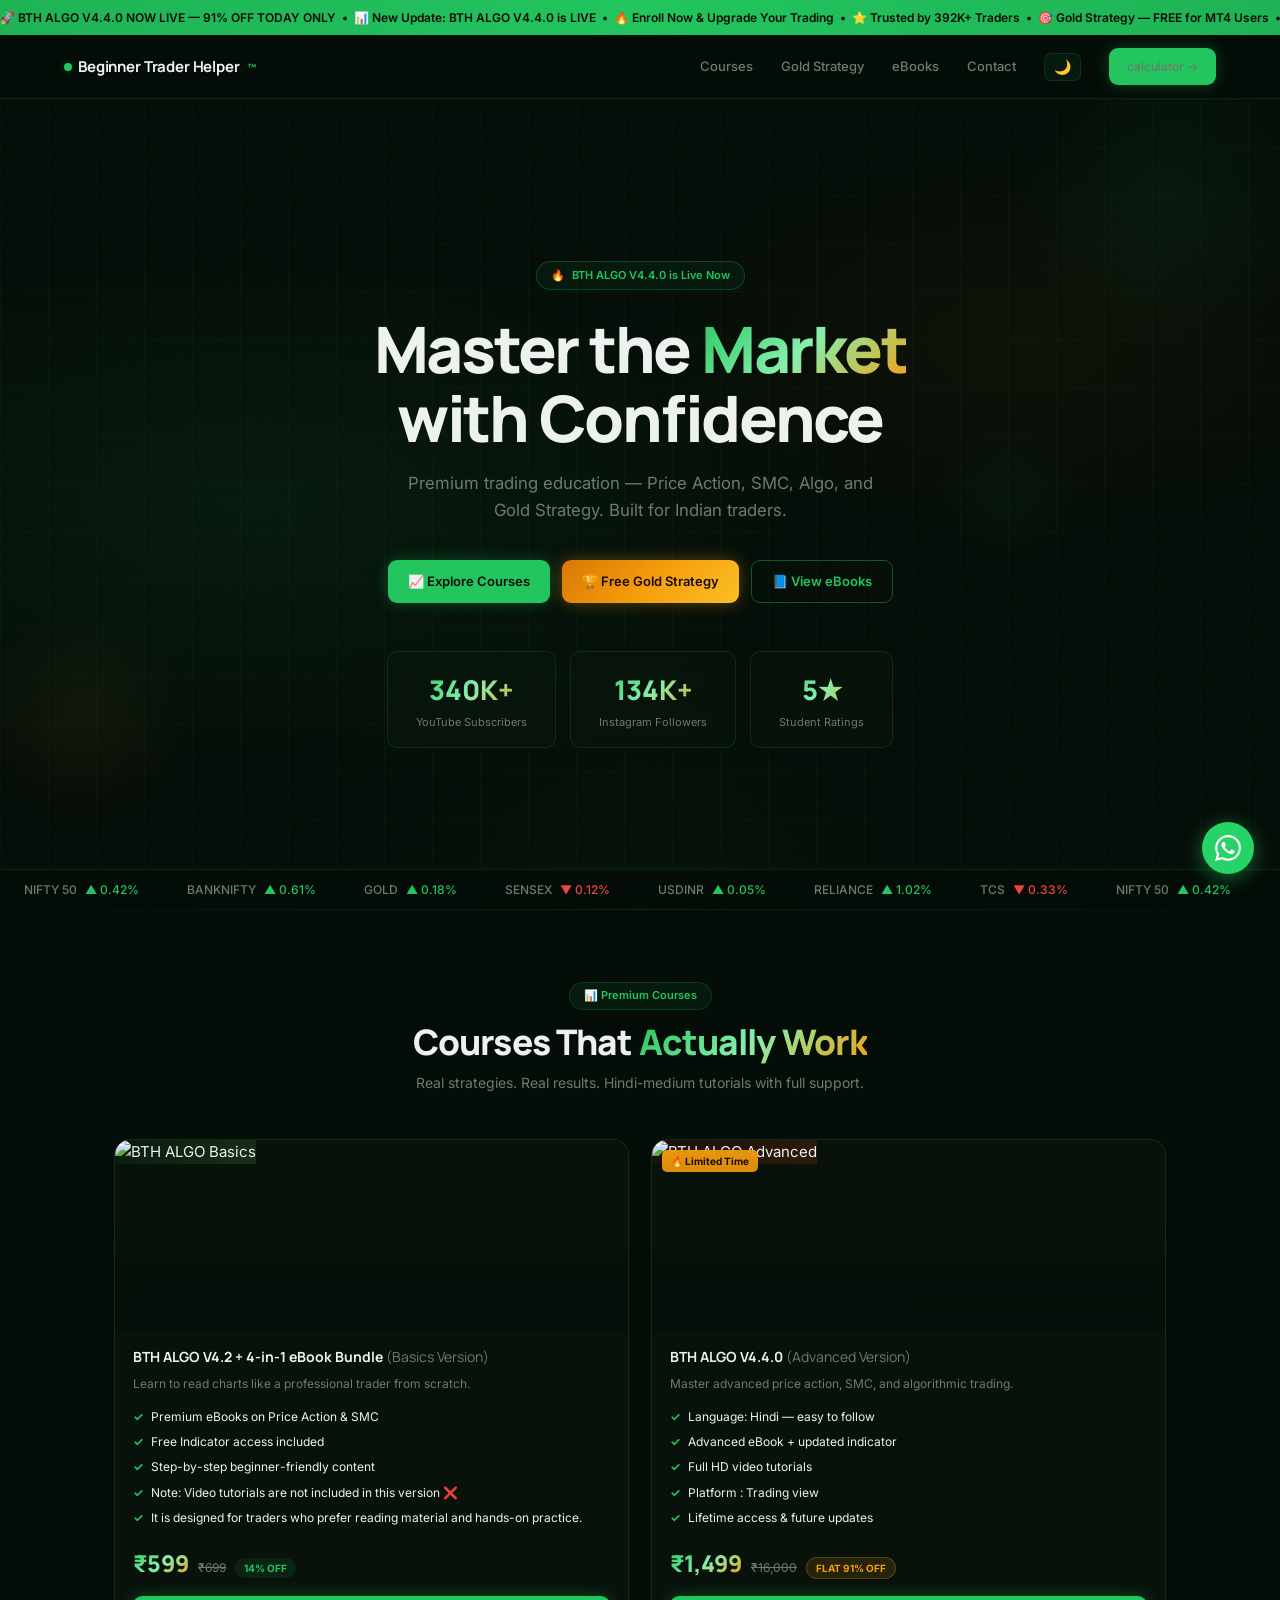
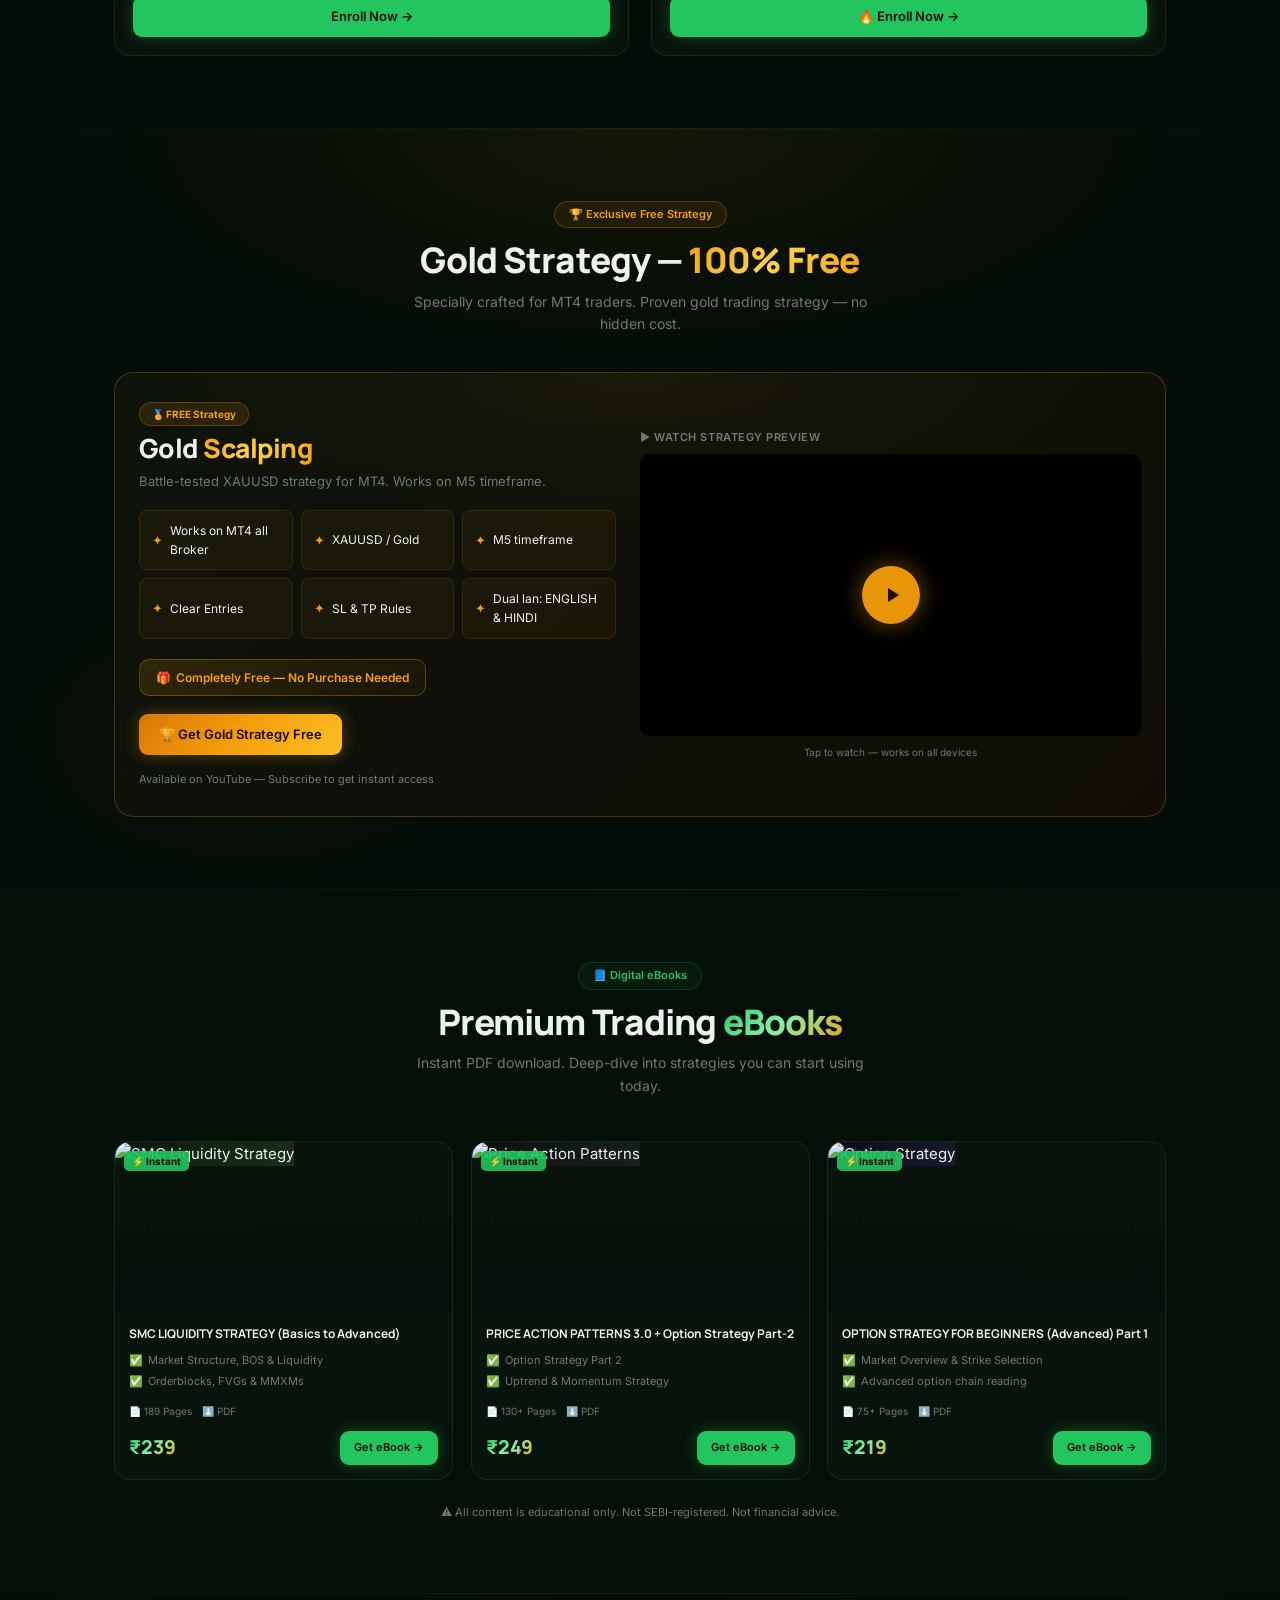
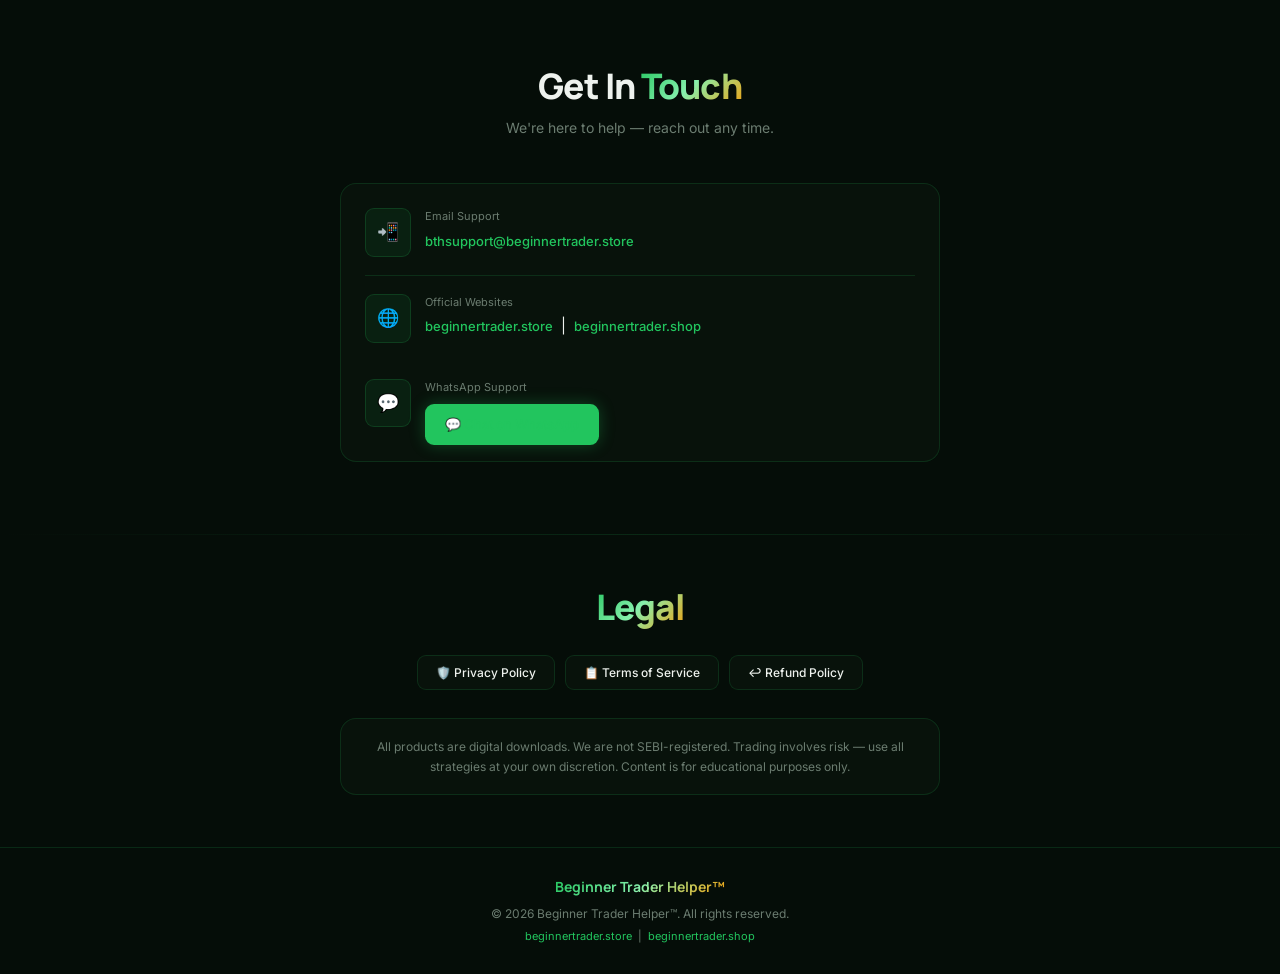
==== commit a9ed902b: "Create index.html" ====
--- a/index.html
+++ b/index.html
@@ -1,21 +1,1150 @@
-<!doctype html>
+<!DOCTYPE html>
 <html lang="en" class="dark">
-  <head>
-    <script>(function(){var t=localStorage.getItem('theme')||'dark';document.documentElement.className=t;})()</script>
-    <meta charset="UTF-8" />
-    <meta name="viewport" content="width=device-width, initial-scale=1.0" />
-    <title>Beginner Trader Helper™ - Master the Market with Expert Trading Courses</title>
-    <meta name="description" content="Learn trading with premium courses and eBooks from Beginner Trader Helper. Master Price Action, SMC strategies, and algo trading." />
-    <meta name="author" content="Beginner Trader Helper" />
-    <meta property="og:title" content="Beginner Trader Helper™ - Master the Market with Expert Trading Courses" />
-    <meta property="og:description" content="Learn trading with premium courses and eBooks from Beginner Trader Helper. Master Price Action, SMC strategies, and algo trading." />
-    <meta property="og:type" content="website" />
-    <meta name="twitter:card" content="summary_large_image" />
-    <script type="module" crossorigin src="./assets/index-3xbhBUG6.js"></script>
-    <link rel="stylesheet" crossorigin href="./assets/index-Dbpw8Z-t.css">
-  </head>
-
-  <body>
-    <div id="root"></div>
-  </body>
+<head>
+<meta charset="UTF-8">
+<meta name="viewport" content="width=device-width, initial-scale=1.0, viewport-fit=cover">
+<title>Beginner Trader Helper™ - Master the Market</title>
+<meta name="description" content="Learn trading with premium courses and eBooks. Master Price Action, SMC strategies, and algo trading.">
+<link rel="preconnect" href="https://fonts.googleapis.com">
+<link href="https://fonts.googleapis.com/css2?family=Inter:wght@300;400;500;600;700;800&family=Manrope:wght@400;500;600;700;800&display=swap" rel="stylesheet">
+<style>
+:root {
+  --bg: #050d08;
+  --bg2: #071009;
+  --card: rgba(10,22,14,0.7);
+  --border: rgba(34,197,94,0.15);
+  --border-hover: rgba(34,197,94,0.4);
+  --green: #22c55e;
+  --green-dim: rgba(34,197,94,0.08);
+  --green-glow: rgba(34,197,94,0.3);
+  --gold: #f59e0b;
+  --gold-dim: rgba(245,158,11,0.1);
+  --gold-glow: rgba(245,158,11,0.35);
+  --text: #eef2ee;
+  --muted: #6b7c70;
+  --radius: 1rem;
+  --font-display: 'Manrope', sans-serif;
+  --font-body: 'Inter', sans-serif;
+}
+*, *::before, *::after { box-sizing: border-box; margin: 0; padding: 0; }
+html { scroll-behavior: smooth; }
+body {
+  background: var(--bg);
+  color: var(--text);
+  font-family: var(--font-body);
+  font-size: 15px;
+  line-height: 1.6;
+  overflow-x: hidden;
+}
+
+/* ========= NOISE GRAIN OVERLAY ========= */
+body::before {
+  content:'';
+  position: fixed;
+  inset: 0;
+  background-image: url("data:image/svg+xml,%3Csvg viewBox='0 0 256 256' xmlns='http://www.w3.org/2000/svg'%3E%3Cfilter id='noise'%3E%3CfeTurbulence type='fractalNoise' baseFrequency='0.9' numOctaves='4' stitchTiles='stitch'/%3E%3C/filter%3E%3Crect width='100%25' height='100%25' filter='url(%23noise)' opacity='0.035'/%3E%3C/svg%3E");
+  pointer-events: none;
+  z-index: 0;
+  opacity: 0.5;
+}
+
+/* ========= GRID LINES BG ========= */
+.grid-bg {
+  background-image: linear-gradient(rgba(34,197,94,0.04) 1px, transparent 1px), linear-gradient(90deg, rgba(34,197,94,0.04) 1px, transparent 1px);
+  background-size: 48px 48px;
+}
+
+/* ========= SCROLLBAR ========= */
+::-webkit-scrollbar { width: 4px; }
+::-webkit-scrollbar-track { background: var(--bg); }
+::-webkit-scrollbar-thumb { background: var(--green); border-radius: 2px; }
+
+/* ========= TYPOGRAPHY ========= */
+.font-display { font-family: var(--font-display); }
+.gradient-text {
+  background: linear-gradient(135deg, var(--green), #86efac, var(--gold));
+  -webkit-background-clip: text;
+  background-clip: text;
+  color: transparent;
+}
+.gold-text {
+  background: linear-gradient(135deg, var(--gold), #fcd34d, #f59e0b);
+  -webkit-background-clip: text;
+  background-clip: text;
+  color: transparent;
+}
+
+/* ========= ANNOUNCEMENT BAR ========= */
+.ann-bar {
+  background: linear-gradient(90deg, rgba(34,197,94,0.9), rgba(34,197,94,1), rgba(34,197,94,0.9));
+  padding: 8px 0;
+  font-size: 12px;
+  font-weight: 600;
+  color: #050d08;
+  overflow: hidden;
+  position: relative;
+  z-index: 100;
+}
+.marquee-track {
+  display: flex;
+  animation: marquee 22s linear infinite;
+  white-space: nowrap;
+  width: max-content;
+}
+@keyframes marquee { from { transform: translateX(0); } to { transform: translateX(-50%); } }
+
+/* ========= NAV ========= */
+nav {
+  position: sticky;
+  top: 0;
+  z-index: 90;
+  background: rgba(5,13,8,0.85);
+  backdrop-filter: blur(20px);
+  -webkit-backdrop-filter: blur(20px);
+  border-bottom: 1px solid var(--border);
+}
+.nav-inner {
+  max-width: 1200px;
+  margin: 0 auto;
+  padding: 13px 24px;
+  display: flex;
+  align-items: center;
+  justify-content: space-between;
+}
+/* Logo — clean and understated */
+.logo {
+  font-family: var(--font-display);
+  font-size: 15px;
+  font-weight: 700;
+  letter-spacing: -0.01em;
+  text-decoration: none;
+  display: flex;
+  align-items: center;
+  gap: 6px;
+}
+.logo-dot {
+  width: 8px; height: 8px;
+  border-radius: 50%;
+  background: var(--green);
+  box-shadow: 0 0 8px var(--green-glow);
+  flex-shrink: 0;
+}
+.nav-links { display: flex; align-items: center; gap: 28px; }
+.nav-links a { color: var(--muted); text-decoration: none; font-size: 13px; font-weight: 500; transition: color 0.2s; }
+.nav-links a:hover { color: var(--green); }
+.hamburger { display: none; background: none; border: 1px solid var(--border); padding: 7px 10px; border-radius: 8px; cursor: pointer; color: var(--text); font-size: 16px; }
+.mobile-menu { display: none; flex-direction: column; gap: 14px; padding: 14px 24px 18px; border-top: 1px solid var(--border); }
+.mobile-menu.open { display: flex; }
+.mobile-menu a { color: var(--muted); text-decoration: none; font-size: 14px; }
+
+/* ========= BUTTONS ========= */
+.btn-primary {
+  display: inline-flex; align-items: center; justify-content: center; gap: 7px;
+  background: var(--green); color: #050d08;
+  border: none; border-radius: 9px; padding: 10px 20px;
+  font-family: var(--font-body); font-size: 13px; font-weight: 600;
+  cursor: pointer; text-decoration: none;
+  transition: all 0.25s cubic-bezier(0.34,1.56,0.64,1);
+  box-shadow: 0 0 16px rgba(34,197,94,0.3);
+}
+.btn-primary:hover { transform: translateY(-2px) scale(1.02); box-shadow: 0 0 32px rgba(34,197,94,0.5); }
+.btn-outline {
+  display: inline-flex; align-items: center; justify-content: center; gap: 7px;
+  background: transparent; color: var(--green);
+  border: 1px solid rgba(34,197,94,0.4); border-radius: 9px; padding: 10px 20px;
+  font-family: var(--font-body); font-size: 13px; font-weight: 600;
+  cursor: pointer; text-decoration: none;
+  transition: all 0.25s;
+}
+.btn-outline:hover { background: rgba(34,197,94,0.08); border-color: var(--green); transform: translateY(-2px); }
+.btn-gold {
+  display: inline-flex; align-items: center; justify-content: center; gap: 7px;
+  background: linear-gradient(135deg, #d97706, #f59e0b, #fbbf24);
+  color: #1a0a00; border: none; border-radius: 9px; padding: 10px 20px;
+  font-family: var(--font-body); font-size: 13px; font-weight: 600;
+  cursor: pointer; text-decoration: none;
+  transition: all 0.25s cubic-bezier(0.34,1.56,0.64,1);
+  box-shadow: 0 0 16px rgba(245,158,11,0.35);
+}
+.btn-gold:hover { transform: translateY(-2px) scale(1.02); box-shadow: 0 0 32px rgba(245,158,11,0.6); }
+
+/* ========= GLASS CARD ========= */
+.glass {
+  background: var(--card);
+  backdrop-filter: blur(20px);
+  -webkit-backdrop-filter: blur(20px);
+  border: 1px solid var(--border);
+  border-radius: var(--radius);
+}
+.glass-hover {
+  background: var(--card);
+  backdrop-filter: blur(20px);
+  -webkit-backdrop-filter: blur(20px);
+  border: 1px solid var(--border);
+  border-radius: var(--radius);
+  transition: all 0.4s cubic-bezier(0.25,0.46,0.45,0.94);
+  will-change: transform;
+}
+.glass-hover:hover {
+  border-color: var(--border-hover);
+  transform: translateY(-5px);
+  box-shadow: 0 16px 48px rgba(34,197,94,0.12), 0 0 0 1px rgba(34,197,94,0.08);
+}
+
+/* ========= SECTION ========= */
+.section { padding: 72px 0; position: relative; }
+.section-inner { max-width: 1100px; margin: 0 auto; padding: 0 24px; }
+.section-title {
+  font-family: var(--font-display);
+  font-size: clamp(1.6rem, 3.5vw, 2.2rem);
+  font-weight: 800;
+  margin-bottom: 10px;
+  line-height: 1.15;
+  letter-spacing: -0.025em;
+}
+.section-sub { color: var(--muted); font-size: 14px; max-width: 480px; }
+
+/* ========= HERO ========= */
+.hero {
+  position: relative;
+  min-height: 90vh;
+  display: flex;
+  align-items: center;
+  justify-content: center;
+  overflow: hidden;
+}
+.hero-mesh {
+  position: absolute; inset: 0; z-index: 0;
+  background:
+    radial-gradient(ellipse 80% 60% at 20% 50%, rgba(34,197,94,0.07) 0%, transparent 60%),
+    radial-gradient(ellipse 50% 40% at 80% 30%, rgba(245,158,11,0.04) 0%, transparent 60%),
+    radial-gradient(ellipse 60% 80% at 50% 100%, rgba(34,197,94,0.03) 0%, transparent 50%);
+}
+.orb {
+  position: absolute; border-radius: 50%; pointer-events: none;
+  animation: float-orb 8s ease-in-out infinite;
+}
+.orb1 { width: 320px; height: 320px; top:-70px; right:-50px; background: radial-gradient(circle, rgba(34,197,94,0.06), transparent 70%); animation-delay: 0s; }
+.orb2 { width: 220px; height: 220px; bottom: 10%; left: -30px; background: radial-gradient(circle, rgba(245,158,11,0.05), transparent 70%); animation-delay: -3s; }
+.orb3 { width: 160px; height: 160px; top:40%; right: 15%; background: radial-gradient(circle, rgba(34,197,94,0.04), transparent 70%); animation-delay: -5s; }
+@keyframes float-orb {
+  0%,100% { transform: translateY(0) scale(1); }
+  33% { transform: translateY(-18px) scale(1.03); }
+  66% { transform: translateY(8px) scale(0.97); }
+}
+.ticker-strip {
+  position: absolute; bottom: 0; left: 0; right: 0;
+  background: rgba(5,13,8,0.9); border-top: 1px solid var(--border);
+  padding: 10px 0; overflow: hidden;
+}
+.ticker-inner { display: flex; animation: marquee 18s linear infinite; width: max-content; white-space: nowrap; }
+.ticker-item { display: inline-flex; align-items: center; gap: 8px; padding: 0 24px; font-size: 12px; font-weight: 500; color: var(--muted); }
+.ticker-item .up { color: var(--green); }
+.ticker-item .down { color: #ef4444; }
+
+.hero-content { position: relative; z-index: 2; text-align: center; padding: 0 24px; max-width: 780px; }
+.badge-new {
+  display: inline-flex; align-items: center; gap: 7px;
+  border: 1px solid rgba(34,197,94,0.25);
+  background: rgba(34,197,94,0.06);
+  border-radius: 100px; padding: 5px 14px;
+  font-size: 11px; font-weight: 600; color: var(--green);
+  margin-bottom: 24px;
+  animation: pulse-badge 3s ease-in-out infinite;
+}
+@keyframes pulse-badge {
+  0%,100% { box-shadow: 0 0 0 0 rgba(34,197,94,0.25); }
+  50% { box-shadow: 0 0 0 6px rgba(34,197,94,0); }
+}
+.hero-h1 {
+  font-family: var(--font-display);
+  font-size: clamp(2.2rem, 5.5vw, 4rem);
+  font-weight: 800;
+  line-height: 1.08;
+  letter-spacing: -0.035em;
+  margin-bottom: 18px;
+}
+.hero-sub {
+  font-size: clamp(0.9rem, 2vw, 1.05rem);
+  color: var(--muted);
+  font-weight: 400;
+  margin-bottom: 12px;
+  max-width: 500px;
+  margin-left: auto; margin-right: auto;
+}
+.hero-quote { font-size: 13px; color: var(--muted); font-style: italic; margin-bottom: 36px; opacity: 0.75; }
+.hero-ctas { display: flex; flex-wrap: wrap; gap: 12px; justify-content: center; margin-bottom: 48px; }
+.hero-stats { display: flex; flex-wrap: wrap; gap: 14px; justify-content: center; }
+.stat-card {
+  background: rgba(10,22,14,0.55);
+  border: 1px solid var(--border);
+  border-radius: 10px;
+  padding: 16px 28px;
+  text-align: center;
+  backdrop-filter: blur(12px);
+  -webkit-backdrop-filter: blur(12px);
+}
+.stat-num { font-family: var(--font-display); font-size: 1.7rem; font-weight: 800; }
+.stat-label { font-size: 11px; color: var(--muted); margin-top: 2px; }
+
+/* ========= COURSES ========= */
+.courses-grid { display: grid; grid-template-columns: repeat(auto-fit, minmax(300px, 1fr)); gap: 22px; margin-top: 44px; }
+.course-card { display: flex; flex-direction: column; overflow: hidden; }
+.course-img { position: relative; overflow: hidden; height: 190px; }
+.course-img img { width: 100%; height: 100%; object-fit: cover; transition: transform 0.5s ease; }
+.course-card:hover .course-img img { transform: scale(1.05); }
+.course-img::after { content:''; position:absolute; inset:0; background:linear-gradient(to top, rgba(5,13,8,0.9) 0%, transparent 60%); }
+.course-badge {
+  position: absolute; top: 10px; left: 10px; z-index: 1;
+  background: rgba(245,158,11,0.9); color: #1a0a00;
+  border-radius: 5px; padding: 3px 9px; font-size: 10px; font-weight: 700;
+  backdrop-filter: blur(4px);
+}
+.course-body { padding: 18px; flex: 1; display: flex; flex-direction: column; }
+.course-title { font-family: var(--font-display); font-size: 14px; font-weight: 700; margin-bottom: 7px; line-height: 1.35; }
+.course-desc { font-size: 12px; color: var(--muted); margin-bottom: 14px; }
+.feature-list { list-style: none; margin-bottom: 18px; display: flex; flex-direction: column; gap: 6px; }
+.feature-list li { font-size: 12px; display: flex; gap: 7px; align-items: flex-start; }
+.feature-list li::before { content:'✓'; color: var(--green); font-weight: 700; flex-shrink: 0; }
+.price-row { margin-top: auto; display: flex; align-items: baseline; gap: 9px; margin-bottom: 14px; flex-wrap: wrap; }
+.price-now { font-family: var(--font-display); font-size: 1.45rem; font-weight: 800; }
+.price-old { font-size: 12px; color: var(--muted); text-decoration: line-through; }
+.discount-pill { background: rgba(34,197,94,0.1); color: var(--green); border-radius: 100px; padding: 2px 9px; font-size: 10px; font-weight: 700; }
+
+/* ========= GOLD FREE SECTION ========= */
+.gold-section { padding: 72px 0; position: relative; overflow: hidden; }
+.gold-bg {
+  position: absolute; inset: 0; z-index: 0;
+  background:
+    radial-gradient(ellipse 70% 50% at 50% 0%, rgba(245,158,11,0.07) 0%, transparent 60%),
+    radial-gradient(ellipse 40% 40% at 20% 80%, rgba(245,158,11,0.04) 0%, transparent 50%);
+}
+.gold-card {
+  background: linear-gradient(135deg, rgba(15,20,12,0.9), rgba(18,14,8,0.9));
+  border: 1px solid rgba(245,158,11,0.25);
+  border-radius: 1.2rem;
+  overflow: hidden;
+  position: relative;
+  transition: all 0.4s ease;
+}
+.gold-card::before {
+  content:'';
+  position: absolute; inset: 0;
+  background: radial-gradient(ellipse 80% 60% at 50% 0%, rgba(245,158,11,0.05) 0%, transparent 60%);
+  pointer-events: none;
+}
+.gold-card:hover { border-color: rgba(245,158,11,0.4); box-shadow: 0 16px 48px rgba(245,158,11,0.1); transform: translateY(-3px); }
+.gold-tag {
+  display: inline-flex; align-items: center; gap: 5px;
+  background: rgba(245,158,11,0.12); border: 1px solid rgba(245,158,11,0.25);
+  border-radius: 100px; padding: 3px 12px; font-size: 10px; font-weight: 700; color: var(--gold);
+  margin-bottom: 7px;
+}
+.gold-title { font-family: var(--font-display); font-size: clamp(1.25rem,2.5vw,1.65rem); font-weight: 800; line-height: 1.15; letter-spacing: -0.02em; }
+.gold-desc { font-size: 13px; color: var(--muted); margin: 8px 0 0; }
+.video-container {
+  position: relative; width: 100%;
+  border-radius: 10px; overflow: hidden;
+  background: #000;
+  aspect-ratio: 16 / 9;
+}
+.video-thumbnail { position: relative; cursor: pointer; width: 100%; height: 100%; }
+.video-thumbnail img {
+  width: 100%; height: 100%; object-fit: cover;
+  display: block;
+  transition: transform 0.3s ease, brightness 0.3s ease;
+}
+.video-thumbnail:hover img { transform: scale(1.02); filter: brightness(0.8); }
+.play-btn {
+  position: absolute; top: 50%; left: 50%; transform: translate(-50%,-50%);
+  width: 58px; height: 58px; border-radius: 50%;
+  background: rgba(245,158,11,0.95);
+  display: flex; align-items: center; justify-content: center;
+  transition: all 0.25s cubic-bezier(0.34,1.56,0.64,1);
+  box-shadow: 0 0 24px rgba(245,158,11,0.45);
+}
+.play-btn svg { width: 24px; height: 24px; fill: #1a0a00; margin-left: 3px; }
+.video-thumbnail:hover .play-btn { transform: translate(-50%,-50%) scale(1.08); box-shadow: 0 0 40px rgba(245,158,11,0.7); }
+.video-iframe { position: absolute; inset: 0; width: 100%; height: 100%; border: 0; }
+.gold-features-grid { display: grid; grid-template-columns: repeat(auto-fit, minmax(150px, 1fr)); gap: 8px; }
+.gold-feat {
+  background: rgba(245,158,11,0.05); border: 1px solid rgba(245,158,11,0.12);
+  border-radius: 8px; padding: 10px 12px;
+  font-size: 12px; display: flex; align-items: center; gap: 7px;
+}
+.gold-feat .check { color: var(--gold); font-size: 13px; flex-shrink: 0; }
+.free-badge {
+  display: inline-flex; align-items: center; gap: 5px;
+  background: linear-gradient(135deg, rgba(245,158,11,0.15), rgba(245,158,11,0.04));
+  border: 1px solid rgba(245,158,11,0.3);
+  border-radius: 10px; padding: 8px 16px;
+  font-size: 12px; font-weight: 600; color: var(--gold);
+  width: fit-content;
+}
+
+/* ========= EBOOKS ========= */
+.ebooks-grid { display: grid; grid-template-columns: repeat(auto-fit, minmax(250px, 1fr)); gap: 18px; margin-top: 44px; }
+.ebook-card { display: flex; flex-direction: column; overflow: hidden; }
+.ebook-img { position: relative; height: 170px; overflow: hidden; }
+.ebook-img img { width: 100%; height: 100%; object-fit: cover; transition: transform 0.5s ease; }
+.ebook-card:hover .ebook-img img { transform: scale(1.06); }
+.ebook-img::after { content:''; position:absolute; inset:0; background:linear-gradient(to top, rgba(5,13,8,0.85) 0%, transparent 60%); }
+.ebook-instant {
+  position: absolute; top: 9px; left: 9px; z-index: 1;
+  background: rgba(34,197,94,0.9); color: #050d08;
+  border-radius: 5px; padding: 2px 8px; font-size: 10px; font-weight: 700;
+}
+.ebook-body { padding: 14px; flex: 1; display: flex; flex-direction: column; }
+.ebook-title { font-family: var(--font-display); font-size: 12px; font-weight: 700; margin-bottom: 9px; line-height: 1.4; }
+.ebook-feats { list-style: none; margin-bottom: 12px; display: flex; flex-direction: column; gap: 4px; }
+.ebook-feats li { font-size: 11px; color: var(--muted); display: flex; gap: 5px; }
+.ebook-feats li::before { content:'✅'; flex-shrink: 0; }
+.ebook-meta { display: flex; gap: 10px; font-size: 10px; color: var(--muted); margin-bottom: 12px; }
+.ebook-footer { margin-top: auto; display: flex; align-items: center; justify-content: space-between; }
+.ebook-price { font-family: var(--font-display); font-size: 1.2rem; font-weight: 800; }
+
+/* ========= CONTACT ========= */
+.contact-card { max-width: 600px; margin: 44px auto 0; }
+.contact-row { display: flex; align-items: flex-start; gap: 14px; padding: 18px 0; }
+.contact-row + .contact-row { border-top: 1px solid var(--border); }
+.contact-icon { background: rgba(34,197,94,0.08); border: 1px solid rgba(34,197,94,0.18); border-radius: 9px; padding: 9px 11px; font-size: 18px; flex-shrink: 0; }
+.contact-label { font-size: 11px; color: var(--muted); margin-bottom: 3px; }
+.contact-val a { color: var(--green); text-decoration: none; font-size: 13px; font-weight: 500; }
+.contact-val a:hover { text-decoration: underline; }
+.contact-val p { font-size: 12px; color: var(--muted); }
+
+/* ========= LEGAL ========= */
+.legal-btns { display: flex; flex-wrap: wrap; justify-content: center; gap: 10px; margin: 28px 0; }
+.legal-btn {
+  background: var(--card); border: 1px solid var(--border);
+  border-radius: 9px; padding: 9px 18px;
+  font-size: 12px; font-weight: 500; color: var(--text);
+  cursor: pointer; font-family: var(--font-body);
+  transition: all 0.2s;
+}
+.legal-btn:hover { border-color: rgba(34,197,94,0.35); color: var(--green); }
+
+/* ========= MODAL ========= */
+.modal-overlay {
+  position: fixed; inset: 0; z-index: 999;
+  background: rgba(0,0,0,0.8);
+  backdrop-filter: blur(8px);
+  display: flex; align-items: center; justify-content: center;
+  padding: 20px;
+  opacity: 0; pointer-events: none;
+  transition: opacity 0.3s ease;
+}
+.modal-overlay.open { opacity: 1; pointer-events: all; }
+.modal-box {
+  background: #0a1610;
+  border: 1px solid var(--border);
+  border-radius: 1rem;
+  padding: 24px;
+  max-width: 460px;
+  width: 100%;
+  position: relative;
+  transform: scale(0.93) translateY(16px);
+  transition: transform 0.3s cubic-bezier(0.34,1.56,0.64,1);
+}
+.modal-overlay.open .modal-box { transform: scale(1) translateY(0); }
+.modal-close {
+  position: absolute; top: 12px; right: 12px;
+  background: rgba(255,255,255,0.04); border: 1px solid var(--border);
+  border-radius: 7px; padding: 3px 9px; cursor: pointer;
+  color: var(--muted); font-size: 14px; font-family: var(--font-body);
+  transition: all 0.2s;
+}
+.modal-close:hover { color: var(--text); border-color: rgba(255,255,255,0.2); }
+
+/* ========= OFFER POPUP — compact & clean ========= */
+.offer-modal .modal-box {
+  background: #080f0a;
+  border: 1px solid rgba(34,197,94,0.2);
+  max-width: 360px;            /* smaller width */
+  padding: 22px 22px 20px;
+  text-align: center;
+}
+.offer-shimmer {
+  position: absolute; top: 0; left: -100%; width: 60%; height: 100%;
+  background: linear-gradient(90deg, transparent, rgba(34,197,94,0.04), transparent);
+  animation: shimmer 3s ease-in-out infinite;
+}
+@keyframes shimmer { to { left: 150%; } }
+.offer-badge {
+  display: inline-flex; align-items: center; gap: 5px;
+  background: rgba(34,197,94,0.08); border: 1px solid rgba(34,197,94,0.2);
+  border-radius: 100px; padding: 4px 12px; font-size: 10px; font-weight: 700; color: var(--green);
+  margin-bottom: 12px;
+}
+.offer-title {
+  font-family: var(--font-display);
+  font-size: 1.25rem;          /* was 1.6rem — much smaller */
+  font-weight: 800;
+  margin-bottom: 4px;
+  line-height: 1.2;
+}
+.offer-price-row { display: flex; align-items: baseline; justify-content: center; gap: 10px; margin: 12px 0 4px; }
+.offer-price-now { font-family: var(--font-display); font-size: 1.8rem; font-weight: 800; }  /* was 2.4rem */
+.offer-price-old { font-size: 0.9rem; color: var(--muted); text-decoration: line-through; }
+.offer-pill {
+  background: rgba(245,158,11,0.1); border: 1px solid rgba(245,158,11,0.25);
+  color: var(--gold); border-radius: 100px; padding: 3px 11px;
+  font-size: 10px; font-weight: 700; display: inline-block; margin-bottom: 14px;
+}
+.offer-desc { font-size: 12px; color: var(--muted); margin-bottom: 14px; line-height: 1.5; }
+.countdown { display: flex; justify-content: center; gap: 8px; margin-bottom: 16px; }
+.countdown-cell {
+  background: rgba(34,197,94,0.06); border: 1px solid rgba(34,197,94,0.15);
+  border-radius: 7px; padding: 7px 10px; text-align: center; min-width: 46px;
+}
+.countdown-num { font-family: var(--font-display); font-size: 1.1rem; font-weight: 800; color: var(--green); line-height: 1; }
+.countdown-lbl { font-size: 9px; color: var(--muted); margin-top: 2px; text-transform: uppercase; letter-spacing: 0.04em; }
+.offer-actions { display: flex; flex-direction: column; gap: 8px; }
+.offer-dismiss { margin-top: 10px; font-size: 11px; color: var(--muted); cursor: pointer; }
+.offer-dismiss:hover { color: var(--text); }
+
+/* ========= WHATSAPP FLOAT ========= */
+.wa-float {
+  position: fixed; bottom: 26px; right: 26px; z-index: 80;
+  width: 52px; height: 52px; border-radius: 50%;
+  background: #25D366;
+  display: flex; align-items: center; justify-content: center;
+  cursor: pointer; text-decoration: none;
+  box-shadow: 0 4px 20px rgba(37,211,102,0.45);
+  animation: wa-bounce 2.4s cubic-bezier(0.28,0.84,0.42,1) infinite;
+}
+.wa-float:hover { animation: none; transform: scale(1.12); box-shadow: 0 6px 30px rgba(37,211,102,0.65); }
+.wa-float svg { width: 26px; height: 26px; fill: white; }
+.wa-tooltip {
+  position: absolute; right: 64px; top: 50%; transform: translateY(-50%);
+  background: rgba(10,22,14,0.95); border: 1px solid rgba(37,211,102,0.25);
+  border-radius: 7px; padding: 6px 11px;
+  font-size: 11px; font-weight: 600; color: var(--text);
+  white-space: nowrap; opacity: 0; pointer-events: none;
+  transition: opacity 0.2s;
+}
+.wa-float:hover .wa-tooltip { opacity: 1; }
+@keyframes wa-bounce {
+  0%,100% { transform: translateY(0) scale(1); }
+  20% { transform: translateY(-10px) scale(1.05); }
+  40% { transform: translateY(-3px) scale(0.97); }
+  60% { transform: translateY(-7px) scale(1.02); }
+  80% { transform: translateY(-2px) scale(0.99); }
+}
+
+/* ========= DIVIDERS ========= */
+.section-divider { height: 1px; background: linear-gradient(90deg, transparent, var(--border), transparent); margin: 0; }
+
+/* ========= FOOTER ========= */
+footer {
+  border-top: 1px solid var(--border);
+  padding: 28px 24px;
+  text-align: center;
+  font-size: 12px;
+  color: var(--muted);
+}
+footer a { color: var(--green); text-decoration: none; }
+footer a:hover { text-decoration: underline; }
+
+/* ========= ANIMATIONS ========= */
+.fade-up { opacity: 0; transform: translateY(24px); transition: opacity 0.6s ease, transform 0.6s ease; }
+.fade-up.visible { opacity: 1; transform: translateY(0); }
+.fade-up-d1 { transition-delay: 0.1s; }
+.fade-up-d2 { transition-delay: 0.2s; }
+.fade-up-d3 { transition-delay: 0.3s; }
+.fade-up-d4 { transition-delay: 0.4s; }
+
+/* ========= RESPONSIVE ========= */
+@media (max-width: 768px) {
+  .nav-links { display: none; }
+  .hamburger { display: block; }
+  .hero-h1 { font-size: 2.2rem; }
+  .courses-grid { grid-template-columns: 1fr; }
+  .ebooks-grid { grid-template-columns: repeat(auto-fit, minmax(220px, 1fr)); }
+  .section { padding: 52px 0; }
+  .gold-card .p-grid { grid-template-columns: 1fr !important; }
+  .countdown-cell { min-width: 42px; padding: 6px 8px; }
+}
+@media (max-width: 480px) {
+  .hero-h1 { font-size: 1.9rem; }
+  .stat-card { padding: 12px 18px; }
+  .stat-num { font-size: 1.5rem; }
+  .ebooks-grid { grid-template-columns: 1fr; }
+  .offer-modal .modal-box { max-width: calc(100vw - 32px); padding: 18px; }
+}
+
+/* ========= LIGHT THEME ========= */
+html.light {
+  --bg: #f0f4f0;
+  --bg2: #e8ece8;
+  --card: rgba(255,255,255,0.8);
+  --border: rgba(34,197,94,0.2);
+  --border-hover: rgba(34,197,94,0.5);
+  --green-dim: rgba(34,197,94,0.06);
+  --text: #0f1f14;
+  --muted: #5a7060;
+}
+html.light body { background: var(--bg); }
+html.light .hero-mesh {
+  background:
+    radial-gradient(ellipse 80% 60% at 20% 50%, rgba(34,197,94,0.05) 0%, transparent 60%),
+    radial-gradient(ellipse 50% 40% at 80% 30%, rgba(245,158,11,0.03) 0%, transparent 60%);
+}
+html.light nav { background: rgba(240,244,240,0.92); }
+html.light .modal-box { background: #f8faf8; }
+html.light .offer-modal .modal-box { background: #f2f8f3; border-color: rgba(34,197,94,0.25); }
+html.light .gold-card { background: linear-gradient(135deg, rgba(255,252,240,0.95), rgba(255,248,220,0.9)); }
+html.light .ticker-strip { background: rgba(240,244,240,0.95); }
+html.light footer { background: var(--bg); }
+</style>
+</head>
+<body>
+
+<!-- ANNOUNCEMENT BAR -->
+<div class="ann-bar">
+  <div class="marquee-track">
+    <span>🚀&nbsp;BTH ALGO V4.4.0 NOW LIVE — 91% OFF TODAY ONLY &nbsp;•&nbsp; 📊 New Update: BTH ALGO V4.4.0 is LIVE &nbsp;•&nbsp; 🔥 Enroll Now & Upgrade Your Trading &nbsp;•&nbsp; ⭐ Trusted by 392K+ Traders &nbsp;•&nbsp; 🎯 Gold Strategy — FREE for MT4 Users &nbsp;•&nbsp; 🚀&nbsp;BTH ALGO V4.4.0 NOW LIVE — 91% OFF TODAY ONLY &nbsp;•&nbsp; 📊 New Update: BTH ALGO V4.4.0 is LIVE &nbsp;•&nbsp; 🔥 Enroll Now & Upgrade Your Trading &nbsp;•&nbsp; ⭐ Trusted by 392K+ Traders &nbsp;•&nbsp; 🎯 Gold Strategy — FREE for MT4 Users &nbsp;•&nbsp;</span>
+  </div>
+</div>
+
+<!-- NAV -->
+<nav>
+  <div class="nav-inner">
+    <a href="#" class="logo">
+      <div class="logo-dot"></div>
+      <span style="color:var(--text);">Beginner Trader Helper</span><span style="color:var(--green);font-size:10px;vertical-align:super;margin-left:1px;">™</span>
+    </a>
+    <div class="nav-links">
+      <a href="#courses">Courses</a>
+      <a href="#gold-strategy">Gold Strategy</a>
+      <a href="#ebooks">eBooks</a>
+      <a href="#contact">Contact</a>
+      <button id="themeToggle" onclick="toggleTheme()" style="background:rgba(34,197,94,0.07);border:1px solid var(--border);border-radius:7px;padding:5px 9px;cursor:pointer;color:var(--text);font-size:14px;">🌙</button>
+      <a href="https://beginnertrader.shop/calculator/" class="btn-primary" style="padding:9px 18px;font-size:12px;">calculator →</a>
+    </div>
+    <button class="hamburger" onclick="toggleMenu()" aria-label="Menu">☰</button>
+  </div>
+  <div class="mobile-menu" id="mobileMenu">
+    <a href="#courses" onclick="closeMenu()">📈 Courses</a>
+    <a href="#gold-strategy" onclick="closeMenu()">🏆 Gold Strategy</a>
+    <a href="#ebooks" onclick="closeMenu()">📘 eBooks</a>
+    <a href="#contact" onclick="closeMenu()">✉️ Contact</a>
+    <div style="display:flex;gap:10px;align-items:center;">
+      <button id="themeToggleMob" onclick="toggleTheme()" style="background:rgba(34,197,94,0.07);border:1px solid var(--border);border-radius:7px;padding:7px 11px;cursor:pointer;color:var(--text);font-size:14px;">🌙</button>
+      <a href="https://beginnertrader.shop/calculator/" class="btn-primary" style="padding:9px 18px;font-size:12px;">calculator →</a>
+    </div>
+  </div>
+</nav>
+
+<!-- HERO -->
+<section class="hero grid-bg">
+  <div class="hero-mesh"></div>
+  <div class="orb orb1"></div>
+  <div class="orb orb2"></div>
+  <div class="orb orb3"></div>
+  <div class="hero-content">
+    <div class="badge-new fade-up">
+      <span>🔥</span> BTH ALGO V4.4.0 is Live Now
+    </div>
+    <h1 class="hero-h1 fade-up fade-up-d1">
+      Master the <span class="gradient-text">Market</span><br>with Confidence
+    </h1>
+    <p class="hero-sub fade-up fade-up-d2">Premium trading education — Price Action, SMC, Algo, and Gold Strategy. Built for Indian traders.</p>
+    <p class="hero-quote fade-up fade-up-d3"></p>
+    <div class="hero-ctas fade-up fade-up-d4">
+      <a href="#courses" class="btn-primary">📈 Explore Courses</a>
+      <a href="#gold-strategy" class="btn-gold">🏆 Free Gold Strategy</a>
+      <a href="#ebooks" class="btn-outline">📘 View eBooks</a>
+    </div>
+    <div class="hero-stats fade-up fade-up-d4">
+      <div class="stat-card">
+        <div class="stat-num gradient-text" id="countSubs">0</div>
+        <div class="stat-label">YouTube Subscribers</div>
+      </div>
+      <div class="stat-card">
+        <div class="stat-num gradient-text" id="countFollowers">0</div>
+        <div class="stat-label">Instagram Followers</div>
+      </div>
+      <div class="stat-card">
+        <div class="stat-num gradient-text">5★</div>
+        <div class="stat-label">Student Ratings</div>
+      </div>
+    </div>
+  </div>
+  <!-- TICKER -->
+  <div class="ticker-strip">
+    <div class="ticker-inner">
+      <span class="ticker-item">NIFTY 50 <span class="up">▲ 0.42%</span></span>
+      <span class="ticker-item">BANKNIFTY <span class="up">▲ 0.61%</span></span>
+      <span class="ticker-item">GOLD <span class="up">▲ 0.18%</span></span>
+      <span class="ticker-item">SENSEX <span class="down">▼ 0.12%</span></span>
+      <span class="ticker-item">USDINR <span class="up">▲ 0.05%</span></span>
+      <span class="ticker-item">RELIANCE <span class="up">▲ 1.02%</span></span>
+      <span class="ticker-item">TCS <span class="down">▼ 0.33%</span></span>
+      <span class="ticker-item">NIFTY 50 <span class="up">▲ 0.42%</span></span>
+      <span class="ticker-item">BANKNIFTY <span class="up">▲ 0.61%</span></span>
+      <span class="ticker-item">GOLD <span class="up">▲ 0.18%</span></span>
+      <span class="ticker-item">SENSEX <span class="down">▼ 0.12%</span></span>
+      <span class="ticker-item">USDINR <span class="up">▲ 0.05%</span></span>
+      <span class="ticker-item">RELIANCE <span class="up">▲ 1.02%</span></span>
+      <span class="ticker-item">TCS <span class="down">▼ 0.33%</span></span>
+    </div>
+  </div>
+</section>
+
+<div class="section-divider"></div>
+
+<!-- COURSES -->
+<section class="section" id="courses">
+  <div class="section-inner">
+    <div class="text-center fade-up" style="text-align:center;margin-bottom:8px;">
+      <span style="display:inline-block;background:rgba(34,197,94,0.07);border:1px solid rgba(34,197,94,0.18);border-radius:100px;padding:4px 14px;font-size:11px;font-weight:600;color:var(--green);margin-bottom:12px;">📊 Premium Courses</span>
+      <h2 class="section-title">Courses That <span class="gradient-text">Actually Work</span></h2>
+      <p class="section-sub" style="margin:0 auto;">Real strategies. Real results. Hindi-medium tutorials with full support.</p>
+    </div>
+    <div class="courses-grid">
+      <!-- COURSE 1 -->
+      <div class="glass-hover course-card fade-up fade-up-d1">
+        <div class="course-img">
+          <img src="https://i.postimg.cc/q72LZwhc/2.jpg" alt="BTH ALGO Basics" loading="lazy" onerror="this.style.background='linear-gradient(135deg,#0a1a0e,#1a2e1a)';this.removeAttribute('src')">
+        </div>
+        <div class="course-body">
+          <h3 class="course-title">BTH ALGO V4.2 + 4-in-1 eBook Bundle <span style="color:var(--muted);font-weight:400;">(Basics Version)</span></h3>
+          <p class="course-desc">Learn to read charts like a professional trader from scratch.</p>
+          <ul class="feature-list">
+            <li>Premium eBooks on Price Action & SMC</li>
+            <li>Free Indicator access included</li>
+            <li>Step-by-step beginner-friendly content</li>
+            <li> Note: Video tutorials are not included in this version ❌</li>
+            <li>It is designed for traders who prefer reading material and hands-on practice.</li>
+          </ul>
+          <div class="price-row">
+            <span class="price-now gradient-text">₹599</span>
+            <span class="price-old">₹699</span>
+            <span class="discount-pill">14% OFF</span>
+          </div>
+          <a href="https://superprofile.bio/vp/6438454049f50000204a22c4" target="_blank" rel="noopener" class="btn-primary" style="width:100%">Enroll Now →</a>
+        </div>
+      </div>
+      <!-- COURSE 2 -->
+      <div class="glass-hover course-card fade-up fade-up-d2">
+        <div class="course-img">
+          <div class="course-badge">🔥 Limited Time</div>
+          <img src="https://iili.io/qXp3qWx.md.png" alt="BTH ALGO Advanced" loading="lazy" onerror="this.style.background='linear-gradient(135deg,#1a100a,#2e1a0a)';this.removeAttribute('src')">
+        </div>
+        <div class="course-body">
+          <h3 class="course-title">BTH ALGO V4.4.0 <span style="color:var(--muted);font-weight:400;">(Advanced Version)</span></h3>
+          <p class="course-desc">Master advanced price action, SMC, and algorithmic trading.</p>
+          <ul class="feature-list">
+            <li>Language: Hindi — easy to follow</li>
+            <li>Advanced eBook + updated indicator</li>
+            <li>Full HD video tutorials</li>
+            <li>Platform : Trading view</li>
+            <li>Lifetime access & future updates</li>
+          </ul>
+          <div class="price-row">
+            <span class="price-now gradient-text">₹1,499</span>
+            <span class="price-old">₹16,000</span>
+            <span class="discount-pill" style="background:rgba(245,158,11,0.12);color:var(--gold);border:1px solid rgba(245,158,11,0.25);">FLAT 91% OFF</span>
+          </div>
+          <a href="https://superprofile.bio/course/a3cd1c57-33ea-49f2-9733-0e3d2c50fa19?dc=bth4.3.3" target="_blank" rel="noopener" class="btn-primary" style="width:100%">🔥 Enroll Now →</a>
+        </div>
+      </div>
+    </div>
+  </div>
+</section>
+
+<div class="section-divider"></div>
+
+<!-- GOLD STRATEGY FREE SECTION -->
+<section class="gold-section" id="gold-strategy">
+  <div class="gold-bg"></div>
+  <div class="section-inner" style="position:relative;z-index:1;">
+    <div class="text-center fade-up" style="text-align:center;margin-bottom:36px;">
+      <span style="display:inline-block;background:rgba(245,158,11,0.08);border:1px solid rgba(245,158,11,0.25);border-radius:100px;padding:4px 14px;font-size:11px;font-weight:600;color:var(--gold);margin-bottom:12px;">🏆 Exclusive Free Strategy</span>
+      <h2 class="section-title">Gold Strategy — <span class="gold-text">100% Free</span></h2>
+      <p class="section-sub" style="margin:0 auto;">Specially crafted for MT4 traders. Proven gold trading strategy — no hidden cost.</p>
+    </div>
+
+    <div class="gold-card fade-up fade-up-d1">
+      <div class="offer-shimmer"></div>
+      <div style="display:grid;grid-template-columns:1fr 1fr;gap:0;" class="p-grid">
+        <!-- LEFT: Info -->
+        <div style="padding:28px 24px;" class="gold-left">
+          <div style="margin-bottom:18px;">
+            <div class="gold-tag">🏅 FREE Strategy</div>
+            <h3 class="gold-title">Gold <span class="gold-text">Scalping</h3>
+            <p class="gold-desc">Battle-tested XAUUSD strategy for MT4. Works on M5 timeframe.</p>
+          </div>
+
+          <div class="gold-features-grid" style="margin-bottom:20px;">
+            <div class="gold-feat"><span class="check">✦</span> Works on MT4 all Broker</div>
+            <div class="gold-feat"><span class="check">✦</span> XAUUSD / Gold</div>
+            <div class="gold-feat"><span class="check">✦</span> M5 timeframe</div>
+            <div class="gold-feat"><span class="check">✦</span> Clear Entries</div>
+            <div class="gold-feat"><span class="check">✦</span> SL & TP Rules</div>
+            <div class="gold-feat"><span class="check">✦</span> Dual lan: ENGLISH & HINDI</div>
+          </div>
+
+          <div class="free-badge" style="margin-bottom:18px;">
+            <span>🎁</span> Completely Free — No Purchase Needed
+          </div>
+
+          <a href="https://www.youtube.com/@BeginnerTraderHelper" target="_blank" rel="noopener" class="btn-gold" style="margin-bottom:8px;">
+            🏆 Get Gold Strategy Free
+          </a>
+          <p style="font-size:11px;color:var(--muted);margin-top:8px;">Available on YouTube — Subscribe to get instant access</p>
+        </div>
+        <!-- RIGHT: Video -->
+        <div style="padding:24px 24px 24px 0;display:flex;flex-direction:column;justify-content:center;" class="gold-right">
+          <p style="font-size:11px;color:var(--muted);margin-bottom:8px;font-weight:600;text-transform:uppercase;letter-spacing:0.05em;">▶ Watch Strategy Preview</p>
+          <div class="video-container" id="videoContainer">
+            <div class="video-thumbnail" id="videoThumb"
+              data-youtube-id="huHVbCDRzy0"
+              onclick="loadVideo(this)">
+              <img
+                src="https://iili.io/q9QeF7s.md.png"
+                id="thumbImg"
+                alt="Gold Strategy Preview"
+                loading="lazy"
+                onerror="this.src='https://img.youtube.com/vi/huHVbCDRzy0/hqdefault.jpg'"
+              >
+              <div class="play-btn">
+                <svg viewBox="0 0 24 24"><path d="M8 5v14l11-7z"/></svg>
+              </div>
+            </div>
+          </div>
+          <p style="font-size:10px;color:var(--muted);margin-top:8px;text-align:center;">Tap to watch — works on all devices</p>
+        </div>
+      </div>
+    </div>
+  </div>
+</section>
+
+<div class="section-divider"></div>
+<!-- EBOOKS -->
+<section class="section" id="ebooks" style="background:rgba(34,197,94,0.015);">
+  <div class="section-inner">
+    <div class="text-center fade-up" style="text-align:center;margin-bottom:8px;">
+      <span style="display:inline-block;background:rgba(34,197,94,0.07);border:1px solid rgba(34,197,94,0.18);border-radius:100px;padding:4px 14px;font-size:11px;font-weight:600;color:var(--green);margin-bottom:12px;">📘 Digital eBooks</span>
+      <h2 class="section-title">Premium Trading <span class="gradient-text">eBooks</span></h2>
+      <p class="section-sub" style="margin:0 auto;">Instant PDF download. Deep-dive into strategies you can start using today.</p>
+    </div>
+    <div class="ebooks-grid">
+      <!-- EBOOK 1 -->
+      <div class="glass-hover ebook-card fade-up fade-up-d1">
+        <div class="ebook-img">
+          <div class="ebook-instant">⚡ Instant</div>
+          <img src="https://i.postimg.cc/XYFYvDTM/Picsart-24-11-17-14-19-23-695.png" alt="SMC Liquidity Strategy" loading="lazy" onerror="this.style.background='linear-gradient(135deg,#0a1a0e,#1a2e1a)';this.removeAttribute('src')">
+        </div>
+        <div class="ebook-body">
+          <h3 class="ebook-title">SMC LIQUIDITY STRATEGY (Basics to Advanced)</h3>
+          <ul class="ebook-feats">
+            <li>Market Structure, BOS & Liquidity</li>
+            <li>Orderblocks, FVGs & MMXMs</li>
+          </ul>
+          <div class="ebook-meta"><span>📄 189 Pages</span><span>⬇️ PDF</span></div>
+          <div class="ebook-footer">
+            <span class="ebook-price gradient-text">₹239</span>
+            <a href="https://superprofile.bio/vp/smc-liquidity-strategy---basics-to-advanced--" target="_blank" rel="noopener" class="btn-primary" style="padding:8px 14px;font-size:11px;">Get eBook →</a>
+          </div>
+        </div>
+      </div>
+      <!-- EBOOK 2 -->
+      <div class="glass-hover ebook-card fade-up fade-up-d2">
+        <div class="ebook-img">
+          <div class="ebook-instant">⚡ Instant</div>
+          <img src="https://i.postimg.cc/tRzjBnxx/1697987533129.jpg" alt="Price Action Patterns" loading="lazy" onerror="this.style.background='linear-gradient(135deg,#0a1010,#1a2020)';this.removeAttribute('src')">
+        </div>
+        <div class="ebook-body">
+          <h3 class="ebook-title">PRICE ACTION PATTERNS 3.0 + Option Strategy Part-2</h3>
+          <ul class="ebook-feats">
+            <li>Option Strategy Part 2</li>
+            <li>Uptrend & Momentum Strategy</li>
+          </ul>
+          <div class="ebook-meta"><span>📄 130+ Pages</span><span>⬇️ PDF</span></div>
+          <div class="ebook-footer">
+            <span class="ebook-price gradient-text">₹249</span>
+            <a href="https://superprofile.bio/vp/price-action-patterns-3-0---option-strategy-part--2" target="_blank" rel="noopener" class="btn-primary" style="padding:8px 14px;font-size:11px;">Get eBook →</a>
+          </div>
+        </div>
+      </div>
+      <!-- EBOOK 3 -->
+      <div class="glass-hover ebook-card fade-up fade-up-d3">
+        <div class="ebook-img">
+          <div class="ebook-instant">⚡ Instant</div>
+          <img src="https://i.postimg.cc/xTdWgxQw/1681038316.png" alt="Option Strategy" loading="lazy" onerror="this.style.background='linear-gradient(135deg,#0a0a1a,#1a1a2e)';this.removeAttribute('src')">
+        </div>
+        <div class="ebook-body">
+          <h3 class="ebook-title">OPTION STRATEGY FOR BEGINNERS (Advanced) Part 1</h3>
+          <ul class="ebook-feats">
+            <li>Market Overview & Strike Selection</li>
+            <li>Advanced option chain reading</li>
+          </ul>
+          <div class="ebook-meta"><span>📄 75+ Pages</span><span>⬇️ PDF</span></div>
+          <div class="ebook-footer">
+            <span class="ebook-price gradient-text">₹219</span>
+            <a href="https://superprofile.bio/vp/option-strategy-for-beginners--advanced-version--part-1" target="_blank" rel="noopener" class="btn-primary" style="padding:8px 14px;font-size:11px;">Get eBook →</a>
+          </div>
+        </div>
+      </div>
+    </div>
+    <p style="text-align:center;font-size:11px;color:var(--muted);margin-top:24px;">⚠️ All content is educational only. Not SEBI-registered. Not financial advice.</p>
+  </div>
+</section>
+
+<div class="section-divider"></div>
+
+<!-- CONTACT -->
+<section class="section" id="contact">
+  <div class="section-inner">
+    <div class="text-center fade-up" style="text-align:center;margin-bottom:8px;">
+      <h2 class="section-title">Get In <span class="gradient-text">Touch</span></h2>
+      <p class="section-sub" style="margin:0 auto;">We're here to help — reach out any time.</p>
+    </div>
+    <div class="glass contact-card fade-up fade-up-d1" style="padding:6px 24px;">
+      <div class="contact-row">
+        <div class="contact-icon">📲</div>
+        <div>
+          <div class="contact-label">Email Support</div>
+          <div class="contact-val"><a href="mailto:bthsupport@beginnertrader.store">bthsupport@beginnertrader.store</a></div>
+        </div>
+      </div>
+      <div class="contact-row">
+        <div class="contact-icon">🌐</div>
+        <div>
+          <div class="contact-label">Official Websites</div>
+          <div class="contact-val"><a href="https://www.beginnertrader.store/" target="_blank" rel="noopener">beginnertrader.store</a> &nbsp;|&nbsp; <a href="https://beginnertrader.shop" target="_blank" rel="noopener">beginnertrader.shop</a></div>
+        </div>
+      </div>
+      <div class="contact-row" style="border:none;padding-bottom:10px;">
+        <div class="contact-icon">💬</div>
+        <div>
+          <div class="contact-label">WhatsApp Support</div>
+          <div class="contact-val" style="margin-top:8px;">
+            <a href="https://wa.link/3af9e0" target="_blank" rel="noopener" class="btn-primary" style="display:inline-flex;">💬 Chat on WhatsApp</a>
+          </div>
+        </div>
+      </div>
+    </div>
+  </div>
+</section>
+
+<div class="section-divider"></div>
+
+<!-- LEGAL -->
+<section class="section" style="padding:52px 0;">
+  <div class="section-inner" style="text-align:center;">
+    <h2 class="section-title fade-up"><span class="gradient-text">Legal</span></h2>
+    <div class="legal-btns fade-up fade-up-d1">
+      <button class="legal-btn" onclick="openModal('privacy')">🛡️ Privacy Policy</button>
+      <button class="legal-btn" onclick="openModal('terms')">📋 Terms of Service</button>
+      <button class="legal-btn" onclick="openModal('refund')">↩️ Refund Policy</button>
+    </div>
+    <div class="glass fade-up fade-up-d2" style="max-width:600px;margin:0 auto;padding:18px 22px;">
+      <p style="font-size:12px;color:var(--muted);">All products are digital downloads. We are not SEBI-registered. Trading involves risk — use all strategies at your own discretion. Content is for educational purposes only.</p>
+    </div>
+  </div>
+</section>
+
+<!-- FOOTER -->
+<footer>
+  <p style="font-family:var(--font-display);font-size:14px;font-weight:700;margin-bottom:6px;"><span class="gradient-text">Beginner Trader Helper™</span></p>
+  <p>© <span id="year"></span> Beginner Trader Helper™. All rights reserved.</p>
+  <p style="margin-top:5px;font-size:11px;">
+    <a href="https://beginnertrader.store">beginnertrader.store</a> &nbsp;|&nbsp;
+    <a href="https://beginnertrader.shop">beginnertrader.shop</a>
+  </p>
+</footer>
+
+<!-- WHATSAPP FLOATING BUTTON -->
+<a href="https://wa.link/3af9e0" target="_blank" rel="noopener" class="wa-float" aria-label="Chat on WhatsApp">
+  <div class="wa-tooltip">💬 Chat with us!</div>
+  <svg viewBox="0 0 24 24" xmlns="http://www.w3.org/2000/svg">
+    <path d="M17.472 14.382c-.297-.149-1.758-.867-2.03-.967-.273-.099-.471-.148-.67.15-.197.297-.767.966-.94 1.164-.173.199-.347.223-.644.075-.297-.15-1.255-.463-2.39-1.475-.883-.788-1.48-1.761-1.653-2.059-.173-.297-.018-.458.13-.606.134-.133.298-.347.446-.52.149-.174.198-.298.298-.497.099-.198.05-.371-.025-.52-.075-.149-.669-1.612-.916-2.207-.242-.579-.487-.5-.669-.51-.173-.008-.371-.01-.57-.01-.198 0-.52.074-.792.372-.272.297-1.04 1.016-1.04 2.479 0 1.462 1.065 2.875 1.213 3.074.149.198 2.096 3.2 5.077 4.487.709.306 1.262.489 1.694.625.712.227 1.36.195 1.871.118.571-.085 1.758-.719 2.006-1.413.248-.694.248-1.289.173-1.413-.074-.124-.272-.198-.57-.347m-5.421 7.403h-.004a9.87 9.87 0 01-5.031-1.378l-.361-.214-3.741.982.998-3.648-.235-.374a9.86 9.86 0 01-1.51-5.26c.001-5.45 4.436-9.884 9.888-9.884 2.64 0 5.122 1.03 6.988 2.898a9.825 9.825 0 012.893 6.994c-.003 5.45-4.437 9.884-9.885 9.884m8.413-18.297A11.815 11.815 0 0012.05 0C5.495 0 .16 5.335.157 11.892c0 2.096.547 4.142 1.588 5.945L.057 24l6.305-1.654a11.882 11.882 0 005.683 1.448h.005c6.554 0 11.89-5.335 11.893-11.893a11.821 11.821 0 00-3.48-8.413z"/>
+  </svg>
+</a>
+
+<!-- OFFER POPUP MODAL — compact -->
+<div class="modal-overlay offer-modal" id="offerModal">
+  <div class="modal-box">
+    <div class="offer-shimmer"></div>
+    <button class="modal-close" onclick="closeModal('offerModal')">✕</button>
+    <div class="offer-badge">🚀 Limited Time</div>
+    <h3 class="offer-title">BTH ALGO <span class="gradient-text">V4.4.0</span> is Live!</h3>
+    <div class="offer-price-row">
+      <span class="offer-price-now gradient-text">₹1,499</span>
+      <span class="offer-price-old">₹16,000</span>
+    </div>
+    <div class="offer-pill">🔥 FLAT 91% OFF — Today Only</div>
+    <p class="offer-desc">Advanced Hindi course with updated indicator, eBooks, HD videos & lifetime support.</p>
+    <div class="countdown" id="countdown">
+      <div class="countdown-cell"><div class="countdown-num" id="cdH">00</div><div class="countdown-lbl">Hours</div></div>
+      <div class="countdown-cell"><div class="countdown-num" id="cdM">23</div><div class="countdown-lbl">Mins</div></div>
+      <div class="countdown-cell"><div class="countdown-num" id="cdS">59</div><div class="countdown-lbl">Secs</div></div>
+    </div>
+    <div class="offer-actions">
+      <a href="https://superprofile.bio/course/a3cd1c57-33ea-49f2-9733-0e3d2c50fa19?dc=bth4.3.3" target="_blank" rel="noopener" class="btn-primary" onclick="closeModal('offerModal')">Claim Offer →</a>
+      <a href="https://beginnertrader.shop" target="_blank" rel="noopener" class="btn-outline" onclick="closeModal('offerModal')">Browse All Products</a>
+    </div>
+    <p class="offer-dismiss" onclick="closeModal('offerModal')">No thanks, I'll pay full price later</p>
+  </div>
+</div>
+
+<!-- LEGAL MODAL -->
+<div class="modal-overlay" id="legalModal">
+  <div class="modal-box">
+    <button class="modal-close" onclick="closeModal('legalModal')">✕</button>
+    <h3 style="font-family:var(--font-display);font-size:1.1rem;font-weight:800;margin-bottom:14px;" id="legalTitle"></h3>
+    <div style="font-size:13px;color:var(--muted);line-height:1.7;" id="legalBody"></div>
+    <button class="btn-primary" style="margin-top:18px;" onclick="closeModal('legalModal')">Close</button>
+  </div>
+</div>
+
+<script>
+// ===== THEME =====
+(function(){
+  var t = localStorage.getItem('bth-theme') || 'dark';
+  document.documentElement.className = t;
+  updateThemeBtn(t);
+})();
+function updateThemeBtn(t) {
+  ['themeToggle','themeToggleMob'].forEach(function(id){
+    var el = document.getElementById(id);
+    if(el) el.textContent = t === 'dark' ? '🌙' : '☀️';
+  });
+}
+function toggleTheme() {
+  var current = document.documentElement.className;
+  var next = current === 'dark' ? 'light' : 'dark';
+  document.documentElement.className = next;
+  localStorage.setItem('bth-theme', next);
+  updateThemeBtn(next);
+}
+
+// ===== NAV =====
+function toggleMenu() {
+  document.getElementById('mobileMenu').classList.toggle('open');
+}
+function closeMenu() {
+  document.getElementById('mobileMenu').classList.remove('open');
+}
+
+// ===== MODAL =====
+function closeModal(id) { document.getElementById(id).classList.remove('open'); }
+document.querySelectorAll('.modal-overlay').forEach(function(el){
+  el.addEventListener('click', function(e){ if(e.target === el) el.classList.remove('open'); });
+});
+
+// ===== LEGAL CONTENT =====
+var legalContent = {
+  privacy: {
+    title: '🛡️ Privacy Policy',
+    body: 'We collect your name and email address solely to process your orders and deliver digital products. We never sell or share your personal information with third parties for marketing purposes. Your data is protected and used only for order fulfillment and support. Third-party services (such as payment processors) have their own privacy policies. By purchasing, you consent to this policy.'
+  },
+  terms: {
+    title: '📋 Terms of Service',
+    body: 'All products on Beginner Trader Helper™ are digital in nature. Once purchased, access is granted immediately and purchases are non-transferable. Beginner Trader Helper™ is NOT registered with SEBI or any regulatory authority. All content is strictly for educational purposes. Trading in financial markets involves significant risk. By purchasing, you acknowledge that results are not guaranteed and you trade at your own risk.'
+  },
+  refund: {
+    title: '↩️ Refund Policy',
+    body: 'Due to the instant digital delivery nature of our products, all sales are final and non-refundable once access is granted. Exceptions may be considered only in cases of proven duplicate payment or technical failure preventing access. To raise a refund concern, please contact bthsupport@beginnertrader.store within 24 hours of purchase with your order details.'
+  }
+};
+function openModal(id) {
+  if(legalContent[id]) {
+    document.getElementById('legalTitle').textContent = legalContent[id].title;
+    document.getElementById('legalBody').textContent = legalContent[id].body;
+    document.getElementById('legalModal').classList.add('open');
+  } else {
+    document.getElementById(id).classList.add('open');
+  }
+}
+
+// ===== COUNTER ANIMATION =====
+function animateCount(el, target) {
+  var start = 0, duration = 1800, step = 16;
+  var timer = setInterval(function(){
+    start += Math.ceil(target / (duration / step));
+    if(start >= target){ start = target; clearInterval(timer); }
+    el.textContent = start + 'K+';
+  }, step);
+}
+window.addEventListener('load', function(){
+  setTimeout(function(){
+    var s = document.getElementById('countSubs');
+    var f = document.getElementById('countFollowers');
+    if(s) animateCount(s, 392);
+    if(f) animateCount(f, 134);
+  }, 400);
+});
+
+// ===== OFFER POPUP =====
+setTimeout(function(){ document.getElementById('offerModal').classList.add('open'); }, 3500);
+
+// ===== COUNTDOWN =====
+(function(){
+  var endTime = Date.now() + (23*60 + 59)*60*1000;
+  function tick(){
+    var diff = Math.max(0, endTime - Date.now());
+    var h = Math.floor(diff / 3600000);
+    var m = Math.floor((diff % 3600000) / 60000);
+    var s = Math.floor((diff % 60000) / 1000);
+    var cdH = document.getElementById('cdH');
+    var cdM = document.getElementById('cdM');
+    var cdS = document.getElementById('cdS');
+    if(cdH) cdH.textContent = String(h).padStart(2,'0');
+    if(cdM) cdM.textContent = String(m).padStart(2,'0');
+    if(cdS) cdS.textContent = String(s).padStart(2,'0');
+  }
+  tick();
+  setInterval(tick, 1000);
+})();
+
+// ===== YOUTUBE VIDEO EMBED =====
+function loadVideo(el) {
+  var videoId = el.getAttribute('data-youtube-id');
+  var container = el.parentElement;
+  var iframe = document.createElement('iframe');
+  iframe.className = 'video-iframe';
+  iframe.setAttribute('src', 'https://www.youtube.com/embed/' + videoId + '?autoplay=1&rel=0&modestbranding=1');
+  iframe.setAttribute('allow', 'accelerometer; autoplay; clipboard-write; encrypted-media; gyroscope; picture-in-picture');
+  iframe.setAttribute('allowfullscreen', '');
+  iframe.setAttribute('title', 'Gold Strategy Video');
+  el.style.display = 'none';
+  container.appendChild(iframe);
+}
+
+// ===== SCROLL ANIMATIONS =====
+var observer = new IntersectionObserver(function(entries){
+  entries.forEach(function(e){
+    if(e.isIntersecting) {
+      e.target.classList.add('visible');
+      observer.unobserve(e.target);
+    }
+  });
+}, { threshold: 0.08, rootMargin: '0px 0px -40px 0px' });
+document.querySelectorAll('.fade-up').forEach(function(el){ observer.observe(el); });
+
+// ===== YEAR =====
+document.getElementById('year').textContent = new Date().getFullYear();
+
+// ===== GOLD CARD RESPONSIVE =====
+function fixGoldGrid() {
+  var grid = document.querySelector('.gold-card .p-grid');
+  if(!grid) return;
+  if(window.innerWidth < 768) {
+    grid.style.gridTemplateColumns = '1fr';
+    var right = grid.querySelector('.gold-right');
+    if(right) right.style.padding = '0 24px 24px';
+  } else {
+    grid.style.gridTemplateColumns = '1fr 1fr';
+    var right = grid.querySelector('.gold-right');
+    if(right) right.style.padding = '24px 24px 24px 0';
+  }
+}
+fixGoldGrid();
+window.addEventListener('resize', fixGoldGrid);
+</script>
+</body>
 </html>
